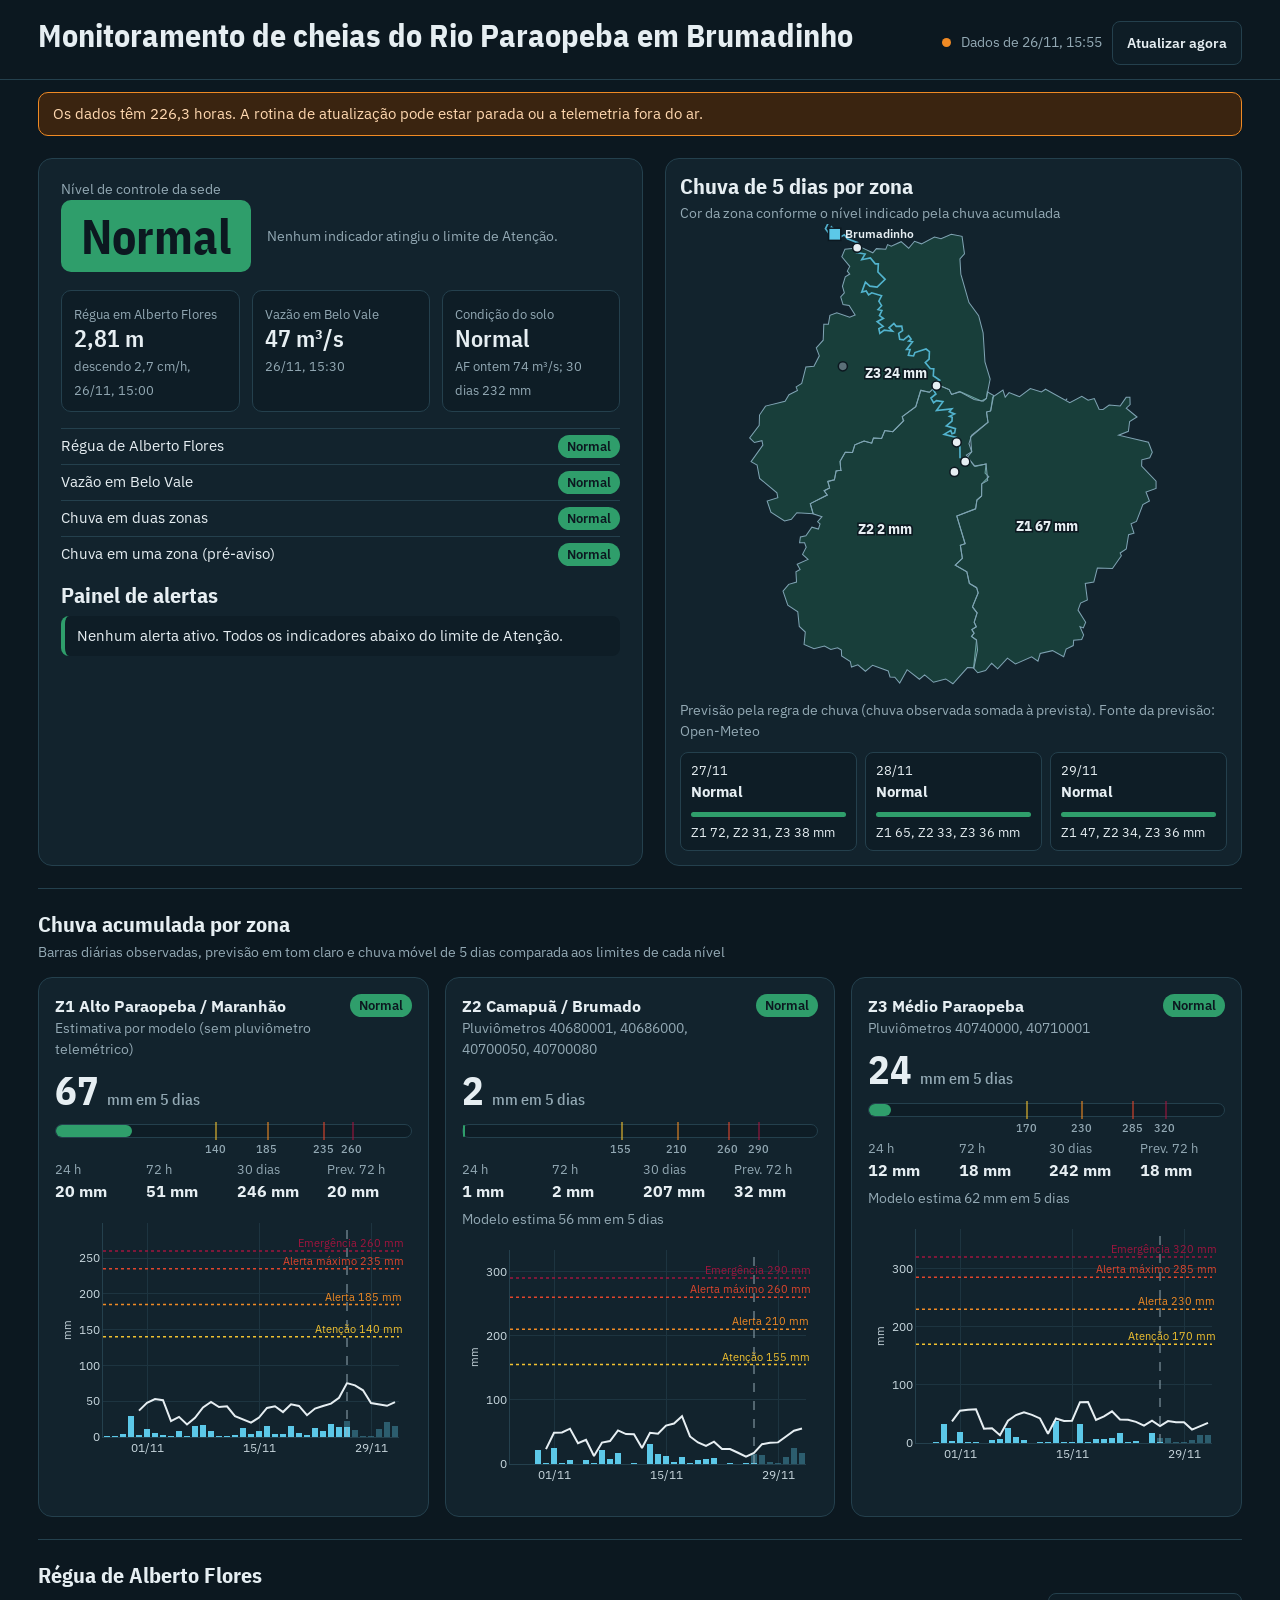
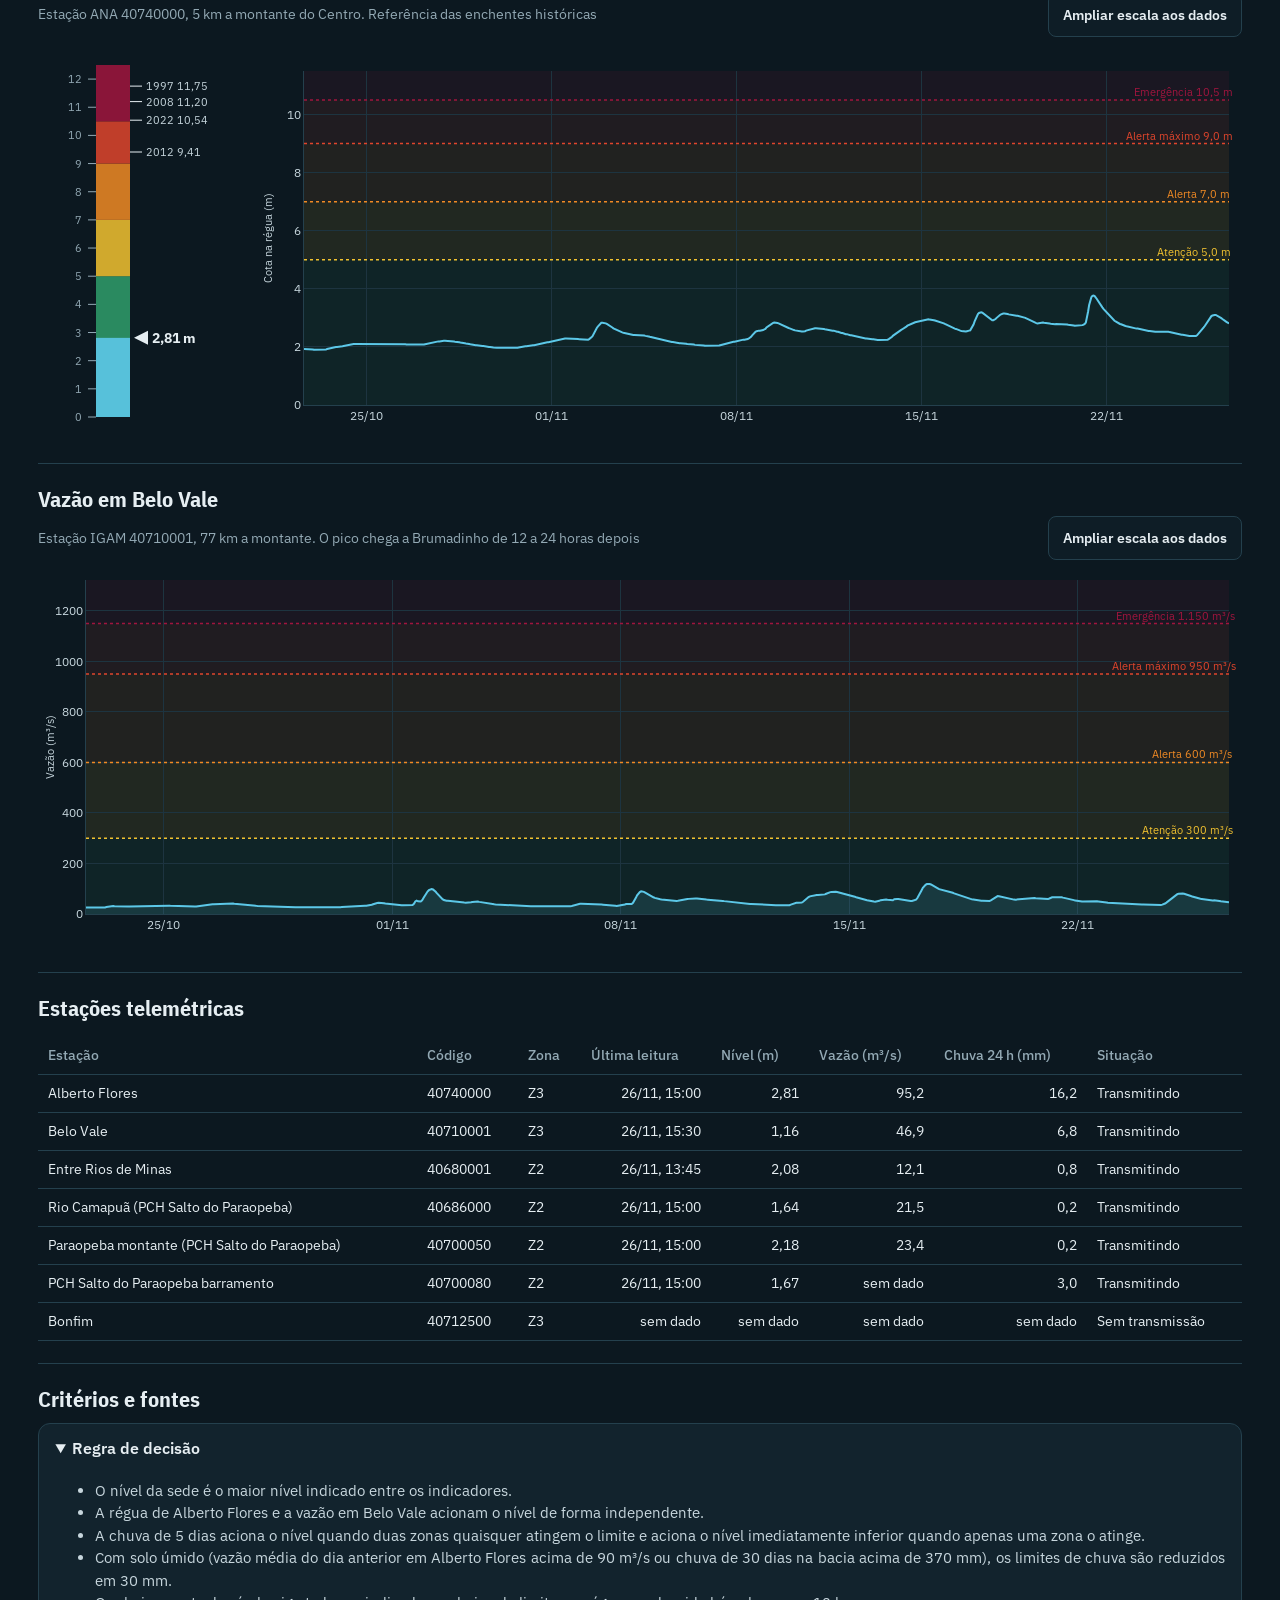
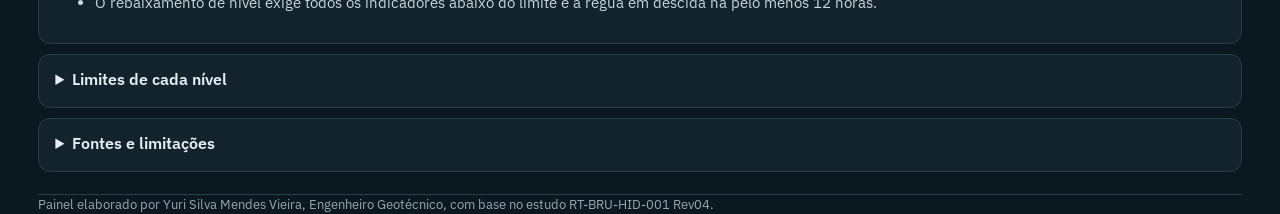
==== index.html @ 43161b46 "Update index.html" ====
<!DOCTYPE html>
<html lang="pt-BR">
<head>
<meta charset="utf-8">
<meta name="viewport" content="width=device-width,initial-scale=1">
<title>Monitoramento Paraopeba Brumadinho</title>
<link rel="preconnect" href="https://fonts.googleapis.com">
<link href="https://fonts.googleapis.com/css2?family=IBM+Plex+Sans:wght@400;500;600;700&family=IBM+Plex+Sans+Condensed:wght@600;700&display=swap" rel="stylesheet">
<style>
/* VOICE: sala de controle da Defesa Civil, sóbria e direta, leitura em um segundo
   IDEA: o painel de instrumentação de uma barragem, com régua, níveis de controle e semáforo
   PICTURE: mapa das três zonas pintado pelo nível de cada uma, ao lado do estado da sede
   COLOUR and TYPE: noite azul-petróleo, tinta clara, escala de níveis verde-amarelo-laranja-vermelho; IBM Plex
   LAYOUT: faixa de estado e alertas no topo, zonas em três colunas, régua e Belo Vale, estações, método */
:root{color-scheme:dark;--bg:#0c1820;--panel:#12232d;--line:#24404d;--ink:#e6eef2;--mute:#93a9b4;--acc:#5cc8e8;
--n0:#2f9e6b;--n1:#f2c230;--n2:#f08a24;--n3:#e0452c;--n4:#a0153e}
:root[data-theme=light],:root[data-theme=dark]{color-scheme:dark}
*{box-sizing:border-box;min-width:0}
body{margin:0;background:var(--bg);color:var(--ink);font:16px/1.5 "IBM Plex Sans",system-ui,sans-serif;overflow-x:clip}
.wrap{max-width:1280px;margin:0 auto;padding:0 max(3vw,14px)}
header{border-bottom:1px solid var(--line);padding:18px 0 14px}
header .wrap{display:flex;flex-wrap:wrap;gap:8px 24px;align-items:baseline;justify-content:space-between}
h1{font:700 clamp(22px,3vw,32px)/1.1 "IBM Plex Sans Condensed",sans-serif;margin:0;text-wrap:balance}
h2{font:700 22px/1.2 "IBM Plex Sans Condensed",sans-serif;margin:0 0 4px}
.sub,.note{color:var(--mute);font-size:14px}
.upd{font-size:14px;color:var(--mute);display:flex;gap:10px;align-items:center;flex-wrap:wrap}
.dot{width:9px;height:9px;border-radius:50%;background:var(--n0);display:inline-block;box-shadow:0 0 0 0 rgba(47,158,107,.6);animation:pulse 2.4s infinite}
.dot.old{background:var(--n2);animation:none}
@keyframes pulse{70%{box-shadow:0 0 0 8px rgba(47,158,107,0)}100%{box-shadow:0 0 0 0 rgba(47,158,107,0)}}
@media(prefers-reduced-motion:reduce){.dot{animation:none}}
section{padding:22px 0;border-bottom:1px solid var(--line)}
.top{display:grid;grid-template-columns:minmax(0,1.05fr) minmax(0,1fr);gap:22px}
@media(max-width:900px){.top{grid-template-columns:minmax(0,1fr)}}
.status{border-radius:14px;padding:20px 22px;background:var(--panel);border:1px solid var(--line)}
.lvl{display:flex;align-items:center;gap:16px;flex-wrap:wrap}
.badge{font:700 clamp(30px,5vw,48px)/1 "IBM Plex Sans Condensed",sans-serif;padding:12px 20px;border-radius:10px;color:#0c1820}
.kv{display:grid;grid-template-columns:repeat(3,minmax(0,1fr));gap:12px;margin-top:18px}
@media(max-width:520px){.kv{grid-template-columns:repeat(2,minmax(0,1fr))}}
.kv div{background:#0e1d26;border:1px solid var(--line);border-radius:10px;padding:10px 12px}
.kv b{display:block;font:600 24px/1.15 "IBM Plex Sans Condensed",sans-serif;white-space:nowrap}
.kv span{font-size:13px;color:var(--mute)}
.ind{margin-top:16px;display:grid;gap:6px}
.ind div{display:flex;justify-content:space-between;gap:10px;align-items:center;border-top:1px solid var(--line);padding-top:6px;font-size:15px}
.chip{flex:none;font:600 13px/1 "IBM Plex Sans",sans-serif;padding:5px 9px;border-radius:20px;color:#0c1820;white-space:nowrap}
.alerts{margin-top:16px}
.alerts ul{list-style:none;margin:8px 0 0;padding:0;display:grid;gap:6px}
.alerts li{padding:9px 12px;border-radius:8px;background:#0e1d26;border-left:4px solid var(--mute);font-size:15px}
.mapbox{background:var(--panel);border:1px solid var(--line);border-radius:14px;padding:14px;display:flex;flex-direction:column}
.map{width:100%;height:auto;max-height:470px}
.map text{font:600 12px "IBM Plex Sans",sans-serif;fill:var(--ink)}
.map .zl{font:700 15px "IBM Plex Sans Condensed",sans-serif}
.fc{display:grid;grid-template-columns:repeat(3,minmax(0,1fr));gap:8px;margin-top:10px}
.fc div{background:#0e1d26;border:1px solid var(--line);border-radius:8px;padding:8px 10px;font-size:13px}
.fc b{display:block;font-size:15px}
.zones{display:grid;grid-template-columns:repeat(3,minmax(0,1fr));gap:16px;margin-top:14px}
@media(max-width:1000px){.zones{grid-template-columns:minmax(0,1fr)}}
.card{background:var(--panel);border:1px solid var(--line);border-radius:14px;padding:16px}
.card .big{font:700 40px/1 "IBM Plex Sans Condensed",sans-serif;white-space:nowrap}
.card .big small{font-size:16px;color:var(--mute);font-weight:500}
.meter{position:relative;height:14px;border-radius:7px;background:#0e1d26;margin:14px 0 22px;border:1px solid var(--line)}
.meter i{position:absolute;top:0;bottom:0;left:0;border-radius:7px}
.meter em{position:absolute;top:-3px;bottom:-3px;width:2px;background:var(--ink);opacity:.55}
.meter u{position:absolute;top:17px;font:500 11px "IBM Plex Sans",sans-serif;color:var(--mute);text-decoration:none;transform:translateX(-50%);white-space:nowrap}
.row3{display:grid;grid-template-columns:repeat(4,minmax(0,1fr));gap:6px;font-size:13px;color:var(--mute)}
.row3 b{display:block;color:var(--ink);font-size:16px}
.fig{position:relative;height:260px;margin-top:10px}
.fig.tall{height:380px}
.two{display:grid;grid-template-columns:200px minmax(0,1fr);gap:18px;margin-top:14px}
@media(max-width:700px){.two{grid-template-columns:minmax(0,1fr)}.regua{max-width:220px;margin:0 auto}}
.regua{width:100%;height:380px}
table{width:100%;border-collapse:collapse;font-size:14px;margin-top:12px}
th,td{text-align:left;padding:8px 10px;border-bottom:1px solid var(--line)}
th{color:var(--mute);font-weight:500}
td.n{text-align:right;font-variant-numeric:tabular-nums;white-space:nowrap}
.scroll{overflow-x:auto}
details{margin-top:10px;background:var(--panel);border:1px solid var(--line);border-radius:12px;padding:12px 16px}
summary{cursor:pointer;font-weight:600;min-height:28px}
details p,details li{color:#c7d6dd;font-size:15px;text-align:justify}
button{font:600 14px "IBM Plex Sans",sans-serif;background:#0e1d26;color:var(--ink);border:1px solid var(--line);border-radius:8px;padding:10px 14px;min-height:44px;cursor:pointer}
button:focus-visible,summary:focus-visible{outline:2px solid var(--acc);outline-offset:2px}
.warn{background:#3a2410;border:1px solid var(--n2);color:#ffd8b0;border-radius:10px;padding:10px 14px;margin-top:12px;font-size:15px}
.hd{display:flex;flex-wrap:wrap;gap:8px 16px;align-items:center;justify-content:space-between}
footer{padding:20px 0 40px;color:var(--mute);font-size:13px}
@media(max-width:600px){table{font-size:13px}.stack thead{display:none}.stack tr{display:grid;padding-block:8px}.stack td{display:flow-root;border:0;padding:3px 0;padding-inline-start:8.5em;text-align:start}.stack td::before{content:attr(data-l);float:inline-start;width:8em;margin-inline-start:-8.5em;color:var(--mute)}.stack td:empty{display:none}}
</style>
<script src="https://cdn.plot.ly/plotly-2.35.2.min.js"></script>
</head>
<body>
<header><div class="wrap">
 <div><h1>Monitoramento de cheias do Rio Paraopeba em Brumadinho</h1></div>
 <div class="upd"><span class="dot" id="dot"></span><span id="upd">Carregando dados</span><button id="btnUpd" type="button">Atualizar agora</button></div>
</div></header>
<main class="wrap">
<div id="warn" class="warn" hidden></div>
<section class="top" aria-label="Estado atual">
 <div class="status">
  <div class="sub">Nível de controle da sede</div>
  <div class="lvl"><div class="badge" id="badge">...</div><div id="lvlTxt" class="sub" style="max-width:340px"></div></div>
  <div class="kv">
   <div><span>Régua em Alberto Flores</span><b id="kAF">...</b><span id="kAFt"></span></div>
   <div><span>Vazão em Belo Vale</span><b id="kBV">...</b><span id="kBVt"></span></div>
   <div><span>Condição do solo</span><b id="kSolo">...</b><span id="kSolot"></span></div>
  </div>
  <div class="ind" id="ind"></div>
  <div class="alerts"><h2>Painel de alertas</h2><ul id="alerts"></ul></div>
 </div>
 <div class="mapbox">
  <h2>Chuva de 5 dias por zona</h2>
  <div class="sub">Cor da zona conforme o nível indicado pela chuva acumulada</div>
  <svg class="map" id="map" role="img" aria-label="Mapa das zonas de chuva da bacia"></svg>
  <div class="sub" style="margin-top:6px">Previsão pela regra de chuva (chuva observada somada à prevista)<span id="fprev"></span></div>
  <div class="fc" id="fc"></div>
 </div>
</section>
<section aria-label="Zonas">
 <h2>Chuva acumulada por zona</h2>
 <div class="sub">Barras diárias observadas, previsão em tom claro e chuva móvel de 5 dias comparada aos limites de cada nível</div>
 <div class="zones" id="zones"></div>
</section>
<section aria-label="Régua">
 <h2>Régua de Alberto Flores</h2>
 <div class="hd"><div class="sub">Estação ANA 40740000, 5 km a montante do Centro. Referência das enchentes históricas</div><button type="button" class="fit" aria-pressed="false">Ampliar escala aos dados</button></div>
 <div class="two"><svg class="regua" id="regua" role="img" aria-label="Régua com níveis de controle"></svg><div class="fig tall" id="gAF"></div></div>
</section>
<section aria-label="Belo Vale">
 <h2>Vazão em Belo Vale</h2>
 <div class="hd"><div class="sub">Estação IGAM 40710001, 77 km a montante. O pico chega a Brumadinho de 12 a 24 horas depois</div><button type="button" class="fit" aria-pressed="false">Ampliar escala aos dados</button></div>
 <div class="fig tall" id="gBV"></div>
</section>
<section aria-label="Estações">
 <h2>Estações telemétricas</h2>
 <div class="scroll"><table class="stack"><thead><tr><th>Estação</th><th>Código</th><th>Zona</th><th>Última leitura</th><th>Nível (m)</th><th>Vazão (m³/s)</th><th>Chuva 24 h (mm)</th><th>Situação</th></tr></thead><tbody id="tbEst"></tbody></table></div>
</section>
<section aria-label="Método">
 <h2>Critérios e fontes</h2>
 <details open><summary>Regra de decisão</summary><ul>
  <li>O nível da sede é o maior nível indicado entre os indicadores.</li>
  <li>A régua de Alberto Flores e a vazão em Belo Vale acionam o nível de forma independente.</li>
  <li>A chuva de 5 dias aciona o nível quando duas zonas quaisquer atingem o limite e aciona o nível imediatamente inferior quando apenas uma zona o atinge.</li>
  <li>Com solo úmido (vazão média do dia anterior em Alberto Flores acima de 90 m³/s ou chuva de 30 dias na bacia acima de 370 mm), os limites de chuva são reduzidos em 30 mm.</li>
  <li>O rebaixamento de nível exige todos os indicadores abaixo do limite e a régua em descida há pelo menos 12 horas.</li></ul></details>
 <details><summary>Limites de cada nível</summary><div class="scroll"><table><thead><tr><th>Nível</th><th>Z1 (mm)</th><th>Z2 (mm)</th><th>Z3 (mm)</th><th>Belo Vale (m³/s)</th><th>Régua (m)</th></tr></thead><tbody id="tbLim"></tbody></table></div><p class="note">Limites de chuva para solo normal. Valores do quadro de níveis de controle do relatório.</p></details>
 <details><summary>Fontes e limitações</summary>
  <p>Cota, vazão e chuva provêm da telemetria da ANA (telemetriaws1.ana.gov.br), em dados brutos e provisórios, sem consistência. A chuva das zonas Z2 e Z3 é a média dos pluviômetros telemétricos com transmissão. A zona Z1 não possui pluviômetro telemétrico, e sua chuva é estimada por modelo meteorológico (Open-Meteo, com o met.no como alternativa quando o primeiro está indisponível), assim como a previsão das três zonas. A estimativa por modelo pode diferir da chuva medida em dezenas de milímetros, e a previsão tem incerteza crescente com o prazo.</p>
  <p>Os dados são atualizados a cada 15 minutos por rotina automática (GitHub Actions); em horários de alta demanda o GitHub pode atrasar a execução. Este painel é ferramenta de apoio à decisão e não substitui os avisos oficiais da Defesa Civil, do CEMADEN e do IGAM.</p></details>
</section>
</main>
<footer class="wrap">Painel elaborado por Yuri Silva Mendes Vieira, Engenheiro Geotécnico, com base no estudo RT-BRU-HID-001 Rev04.</footer>
<script>
{
const GEO={"W":400,"H":442,"zonas":{"Z1":"M290.9,152.4 L314.7,165.7 L326.5,159.3 L332.7,163.3 L338.8,161.6 L343.5,172.0 L347.4,172.3 L353.4,168.0 L364.2,168.9 L370.1,160.4 L373.8,160.4 L374.0,167.5 L370.2,171.0 L380.8,179.7 L373.5,184.1 L372.3,193.8 L362.7,197.6 L392.0,204.5 L395.8,214.4 L393.3,219.8 L385.5,221.8 L385.3,228.0 L399.5,242.8 L399.5,250.0 L389.6,253.4 L393.0,262.3 L386.5,265.9 L380.2,282.4 L374.9,284.7 L377.8,294.0 L372.5,295.4 L370.2,309.4 L364.2,313.4 L365.4,316.1 L356.6,328.6 L341.8,328.2 L338.3,342.0 L329.9,343.3 L332.0,359.5 L325.3,362.7 L322.8,369.5 L330.3,381.4 L328.0,387.0 L324.7,385.8 L328.3,394.1 L326.4,398.5 L318.5,399.2 L318.1,404.4 L311.1,407.9 L308.7,415.3 L297.7,409.4 L285.6,412.2 L283.4,419.7 L277.2,415.4 L261.2,422.5 L253.4,416.8 L243.8,427.2 L237.9,421.8 L231.9,428.9 L224.2,431.1 L220.1,426.6 L223.0,398.9 L218.1,395.3 L220.6,392.3 L218.4,388.7 L222.8,385.9 L220.7,381.4 L223.6,372.3 L219.0,366.3 L224.6,352.7 L223.1,347.5 L216.0,343.2 L213.5,332.0 L202.1,325.3 L209.1,318.7 L207.1,305.8 L211.8,304.3 L203.6,277.1 L222.1,270.0 L223.4,261.4 L228.0,257.3 L228.1,245.5 L235.1,238.4 L231.4,234.9 L232.4,225.9 L221.9,228.4 L213.8,219.5 L218.3,213.9 L217.1,199.4 L234.3,184.9 L232.8,174.8 L236.9,173.7 L238.9,160.2 L249.0,153.3 L251.2,160.2 L255.0,155.7 L265.3,159.8 L275.9,151.8 L286.8,155.1 L290.9,152.4 ZM311.4,162.4 L311.6,162.2 L311.6,162.4 L311.4,162.4 Z","Z2":"M184.7,148.0 L176.7,155.4 L168.0,153.7 L163.3,169.5 L150.0,179.3 L151.2,183.4 L140.7,194.1 L132.9,193.0 L129.7,200.8 L121.7,200.3 L120.0,205.4 L112.5,203.3 L103.4,207.1 L101.1,214.5 L94.0,214.4 L88.9,223.3 L89.6,232.0 L85.0,232.7 L83.3,241.4 L76.8,243.1 L78.6,249.4 L73.2,252.2 L76.3,256.4 L59.6,264.9 L62.4,274.8 L71.1,277.7 L66.8,282.7 L69.2,284.8 L67.6,289.9 L61.2,288.0 L55.3,296.4 L49.9,297.7 L49.1,303.4 L54.0,303.4 L55.6,307.8 L52.0,314.7 L57.4,319.7 L46.7,324.4 L49.6,329.6 L45.5,331.8 L46.1,342.0 L38.4,344.2 L32.8,350.9 L37.5,364.6 L47.3,371.3 L48.8,385.6 L54.7,391.1 L53.5,403.2 L63.3,407.6 L73.6,404.8 L79.8,408.2 L86.5,406.5 L90.2,408.8 L90.4,414.5 L99.0,420.1 L100.1,425.5 L106.4,423.3 L113.8,429.6 L120.9,423.7 L136.2,429.3 L138.0,435.2 L142.7,435.5 L147.5,441.3 L154.8,428.1 L166.9,437.5 L172.0,433.3 L180.7,440.5 L192.7,437.2 L199.8,441.9 L214.1,426.0 L220.4,426.3 L224.0,408.8 L223.0,398.9 L218.1,395.3 L220.6,392.3 L218.4,388.7 L222.8,385.9 L220.7,381.4 L223.6,372.3 L219.0,366.3 L224.6,352.7 L223.1,347.5 L216.0,343.2 L213.5,332.0 L202.1,325.3 L209.1,318.7 L207.1,305.8 L211.8,304.3 L203.6,277.1 L222.1,270.0 L223.4,261.4 L228.0,257.3 L228.1,245.5 L234.0,242.0 L232.4,225.9 L220.9,228.0 L213.0,217.2 L218.3,213.9 L215.6,205.9 L218.1,197.6 L234.3,184.9 L232.8,174.8 L236.9,173.7 L239.9,158.6 L233.6,155.0 L232.7,161.5 L227.7,164.0 L207.3,155.0 L198.5,157.5 L196.1,152.8 L184.7,148.0 Z","Z3":"M89.6,232.0 L89.8,232.2 L89.6,232.2 L89.6,232.0 ZM151.3,183.4 L151.2,183.5 L151.2,183.4 L151.3,183.4 ZM63.2,129.9 L68.5,119.6 L65.5,111.7 L72.3,104.2 L72.9,88.6 L77.4,88.6 L78.9,79.8 L85.7,77.2 L98.3,81.6 L103.7,79.4 L97.8,70.1 L91.8,69.2 L89.5,61.7 L93.1,57.7 L91.2,51.2 L94.0,42.0 L98.4,39.2 L96.0,36.3 L98.4,31.7 L90.6,22.2 L93.7,14.7 L109.8,13.0 L121.1,18.3 L124.6,14.2 L133.8,14.8 L135.6,10.3 L139.2,11.9 L148.9,7.4 L156.3,13.8 L162.1,7.0 L168.9,9.5 L181.7,2.9 L188.1,4.5 L198.2,0.0 L208.8,2.1 L211.2,19.3 L206.7,24.3 L207.6,39.3 L215.6,67.3 L225.1,80.1 L229.5,96.9 L231.3,125.5 L236.4,142.4 L232.7,161.5 L229.5,164.2 L220.7,162.5 L206.2,154.8 L198.5,157.5 L196.1,152.8 L185.2,148.0 L176.7,155.4 L168.3,153.4 L163.3,169.5 L150.0,179.3 L151.2,183.4 L140.7,194.1 L132.9,193.0 L129.7,200.8 L121.7,200.3 L120.0,205.4 L112.5,203.3 L103.4,207.1 L101.1,214.5 L94.0,214.4 L88.9,223.3 L89.6,232.0 L85.0,232.7 L83.3,241.4 L76.8,243.1 L78.6,249.4 L73.2,252.2 L76.3,256.4 L59.6,264.9 L62.4,274.8 L46.4,273.8 L41.0,280.3 L34.3,281.9 L20.9,273.3 L17.2,262.3 L27.7,259.1 L26.8,254.3 L9.8,240.1 L7.3,226.9 L1.4,223.6 L13.0,207.3 L12.1,203.0 L4.7,204.8 L0.0,200.2 L9.4,187.8 L9.7,177.8 L15.6,169.0 L34.8,164.3 L38.7,157.8 L47.0,153.6 L45.7,150.1 L51.2,146.6 L55.3,130.6 L63.2,129.9 Z"},"cent":{"Z1":[292.3,291.4],"Z2":[133.1,294.9],"Z3":[144.0,140.9]},"rios":"M298.0,-46.0 L298.7,-56.1 L296.0,-64.9 L288.3,-72.4 L295.4,-77.7 L295.5,-81.8 L291.5,-86.2 L295.4,-86.0 L295.4,-89.6 L301.6,-88.3 L304.6,-97.4 L304.0,-102.3 L298.0,-108.2 M-137.1,173.5 L-150.1,160.1 L-148.1,155.6 L-150.3,151.8 L-158.4,146.6 L-160.2,140.9 L-157.5,137.1 L-159.8,132.6 L-164.3,132.6 L-164.8,127.3 L-171.7,124.4 L-169.3,121.2 L-172.5,113.5 L-169.0,111.6 L-176.3,107.9 L-176.3,104.3 L-190.8,102.0 L-197.3,104.6 L-205.4,97.4 L-204.4,92.2 L-214.8,84.1 L-218.3,71.2 L-231.6,56.5 L-225.7,52.5 L-227.8,45.5 L-226.2,44.7 L-232.8,44.1 L-239.5,32.8 L-242.9,33.4 L-240.5,30.7 L-249.4,22.2 L-253.1,14.7 M206.8,220.3 L206.7,209.2 L203.3,199.8 L191.2,196.8 L197.7,192.9 L198.9,196.2 L201.5,195.3 L202.3,191.2 L193.3,188.4 L198.9,183.7 L199.1,180.0 L196.5,179.1 L201.4,176.7 L196.2,174.6 L198.8,171.7 L183.7,173.4 L190.0,164.6 L183.7,163.6 L180.8,165.7 L178.2,161.1 L183.1,157.1 L180.6,153.1 L184.1,149.7 L181.0,146.0 L186.7,143.5 L180.5,139.2 L181.0,132.4 L177.5,132.1 L172.6,126.2 L176.4,122.8 L176.7,115.5 L173.4,112.9 L162.4,116.4 L161.1,119.7 L156.0,119.0 L157.7,113.4 L154.2,113.4 L160.1,105.8 L156.3,105.1 L158.7,103.1 L156.3,99.8 L151.3,103.9 L147.5,103.4 L146.5,97.5 L150.3,94.9 L149.5,90.4 L144.1,90.6 L141.8,87.8 L137.0,92.1 L140.4,95.4 L132.3,94.3 L128.0,97.5 L127.0,92.8 L131.2,90.7 L125.3,86.0 L131.5,82.7 L127.6,80.0 L130.0,75.1 L126.2,74.1 L129.7,70.3 L127.0,65.9 L129.7,60.5 L120.0,57.6 L116.9,59.7 L114.6,55.9 L110.2,57.0 L113.8,47.2 L118.2,51.1 L125.3,52.0 L133.2,44.4 L126.1,37.2 L126.5,29.2 L123.5,29.2 L118.7,23.4 L110.2,25.1 L113.5,19.5 L105.1,18.1 L106.1,8.3 L96.1,4.5 L93.1,0.6 L89.9,2.4 L88.6,0.0 L81.5,-1.2 L83.6,-4.2 L80.4,-7.1 L78.0,-0.6 L74.5,-5.3 L79.5,-15.6 L77.1,-26.5 L79.4,-38.9 L75.6,-44.3 L84.1,-47.3 L85.4,-51.5 L80.9,-56.2 L73.2,-52.9 L75.0,-56.4 L68.2,-59.6 L62.7,-58.2 L62.0,-52.5 L59.1,-52.3 L56.4,-56.8 L53.2,-54.4 L47.9,-62.7 L53.1,-66.1 L50.8,-69.2 L53.8,-71.1 L49.3,-78.6 L46.3,-79.8 L43.5,-77.4 L41.1,-89.8 L43.1,-91.9 L38.1,-101.0 L30.7,-101.1 L27.2,-108.2 M59.1,538.8 L56.8,535.8 L51.2,536.4 L49.3,528.2 L46.3,526.5 L47.6,521.7 L41.7,519.6 L42.0,513.5 L37.5,512.2 L34.5,505.7 L30.1,503.4 L29.2,508.5 L22.2,510.4 L23.6,513.8 L16.0,516.9 L17.5,519.9 L13.3,518.5 L7.9,520.9 L9.7,525.5 L6.7,527.4 L3.3,526.2 L5.4,523.7 L2.4,520.2 L-3.0,520.6 L-5.4,525.5 L-10.1,527.3 L-10.3,530.8 L-17.1,525.9 L-20.9,534.5 L-31.6,533.9 L-31.1,528.2 L-35.2,532.0 L-35.2,535.8 L-44.0,530.2 L-44.3,534.5 L-47.6,534.7 L-54.1,541.6 L-59.9,534.4 L-61.1,537.3 L-70.6,538.6 L-75.7,536.7 L-77.1,538.9 L-87.5,533.8 L-102.2,534.4 L-108.2,528.6 L-112.6,531.8 L-110.2,535.1 L-115.3,536.5 L-120.2,532.9 L-121.8,536.1 L-130.9,538.8 L-131.2,527.6 L-137.1,525.8 L-137.4,529.9 L-150.4,535.4 L-159.8,530.6 L-164.2,531.8 L-168.9,538.6 L-175.4,536.7 L-182.0,546.8 L-197.6,547.7 L-199.4,549.7 L-195.5,553.7 L-199.5,556.8 L-211.5,554.5 L-217.2,559.2 L-222.7,552.4 L-222.4,549.2 L-231.6,540.4 L-238.2,547.1 L-242.8,542.6 L-245.0,544.8 L-248.7,543.8 L-249.4,540.1 L-253.1,542.6","est":{"40740000":[105.7,13.4,"Alberto Flores"],"40710001":[183.7,148.9,"Belo Vale"],"40680001":[155.5,290.3,"Entre Rios"],"40686000":[201.3,233.7,"Camapu\u00e3"],"40700050":[211.9,223.6,"Salto do Paraopeba"],"40700080":[203.5,204.6,"Salto (barr.)"],"40712500":[91.6,129.9,"Bonfim"]},"sede":[83.6,0.1]};
const COR=['var(--n0)','var(--n1)','var(--n2)','var(--n3)','var(--n4)'];
const HEX=['#2f9e6b','#f2c230','#f08a24','#e0452c','#a0153e'];
const TXT=['#0c1820','#0c1820','#0c1820','#ffffff','#ffffff'];
const esc=s=>String(s??'').replace(/[&<>"']/g,c=>({'&':'&amp;','<':'&lt;','>':'&gt;','"':'&quot;',"'":'&#39;'}[c]));
const f=(v,d=0)=>v==null||isNaN(v)?'sem dado':Number(v).toLocaleString('pt-BR',{minimumFractionDigits:d,maximumFractionDigits:d});
const dtf=s=>{if(!s)return 'sem dado';const d=new Date(s);return d.toLocaleString('pt-BR',{day:'2-digit',month:'2-digit',hour:'2-digit',minute:'2-digit'})};
const ddm=s=>s.slice(8,10)+'/'+s.slice(5,7);
const chip=(n,N)=>`<span class="chip" style="background:${HEX[n]};color:${TXT[n]}">${esc(N[n])}</span>`;
const PL={paper_bgcolor:'rgba(0,0,0,0)',plot_bgcolor:'rgba(0,0,0,0)',font:{family:'IBM Plex Sans',color:'#c7d6dd',size:12},margin:{l:48,r:12,t:10,b:36},
 xaxis:{gridcolor:'#1d3440',linecolor:'#24404d'},yaxis:{gridcolor:'#1d3440',linecolor:'#24404d',rangemode:'tozero'},showlegend:false,hovermode:'x unified',hoverlabel:{bgcolor:'#0e1d26',bordercolor:'#24404d',font:{color:'#e6eef2'}}};
const CFG={displaylogo:false,responsive:true,modeBarButtonsToRemove:['lasso2d','select2d','autoScale2d'],locale:'pt-BR'};
let D=null, last='', FIT=false;

function bands(lims,top,x0,x1){const s=[];const ys=[0,...lims,top];for(let i=0;i<ys.length-1;i++)s.push({type:'rect',xref:'paper',x0:0,x1:1,y0:ys[i],y1:ys[i+1],fillcolor:HEX[i],opacity:.09,line:{width:0},layer:'below'});return s;}
function hlines(lims,N){return lims.map((v,i)=>({type:'line',xref:'paper',x0:0,x1:1,y0:v,y1:v,line:{color:HEX[i+1],width:1.5,dash:'dot'}}));}
function hlabels(lims,N,u){return lims.map((v,i)=>({xref:'paper',x:1,y:v,xanchor:'right',yanchor:'bottom',text:`${N[i+1]} ${f(v,u==='m'?1:0)} ${u}`,showarrow:false,font:{size:11,color:HEX[i+1]}}));}

function render(d){
 const N=d.niveis_nomes, L=d.limites, n=d.nivel.atual;
 const age=(Date.now()-new Date(d.atualizado+'-03:00').getTime())/36e5;
 document.getElementById('upd').textContent=`Dados de ${dtf(d.atualizado)}`;
 document.getElementById('dot').className='dot'+(age>2?' old':'');
 const w=document.getElementById('warn'); w.hidden=age<=2; w.textContent=age>2?`Os dados têm ${f(age,1)} horas. A rotina de atualização pode estar parada ou a telemetria fora do ar.`:'';
 const b=document.getElementById('badge'); b.textContent=N[n]; b.style.background=HEX[n]; b.style.color=TXT[n];
 const drv=d.nivel.indicadores.filter(i=>i.nivel===n&&n>0).map(i=>i.nome.toLowerCase());
 document.getElementById('lvlTxt').textContent=n===0?'Nenhum indicador atingiu o limite de Atenção.':`Nível definido por ${drv.join(', ')}.`;
 const af=d.af,bv=d.bv;
 document.getElementById('kAF').textContent=af.h==null?'sem dado':`${f(af.h,2)} m`;
 document.getElementById('kAFt').textContent=af.tendencia_cm_h==null?dtf(af.t):`${af.tendencia_cm_h>0?'subindo':af.tendencia_cm_h<0?'descendo':'estável'} ${f(Math.abs(af.tendencia_cm_h),1)} cm/h, ${dtf(af.t)}`;
 document.getElementById('kBV').textContent=bv.q==null?'sem dado':`${f(bv.q,0)} m³/s`;
 document.getElementById('kBVt').textContent=dtf(bv.t);
 document.getElementById('kSolo').textContent=d.solo.umido?'Úmido':'Normal';
 document.getElementById('kSolot').textContent=`AF ontem ${f(d.solo.af_q_ontem,0)} m³/s; 30 dias ${f(d.solo.p30_bacia,0)} mm`;
 document.getElementById('ind').innerHTML=d.nivel.indicadores.map(i=>`<div><span>${esc(i.nome)}</span>${chip(i.nivel,N)}</div>`).join('');
 const al=d.alertas.length?d.alertas.map(a=>`<li style="border-left-color:${a.tipo==='dado'?'var(--mute)':HEX[a.nivel]}">${a.tipo==='previsao'?'<b>Previsão. </b>':a.tipo==='dado'?'<b>Dados. </b>':''}${esc(a.texto)}</li>`).join(''):'<li style="border-left-color:var(--n0)">Nenhum alerta ativo. Todos os indicadores abaixo do limite de Atenção.</li>';
 document.getElementById('alerts').innerHTML=al;
 // mapa
 const Z=d.zonas;let s=`<rect x="0" y="0" width="${GEO.W}" height="${GEO.H}" fill="none"/>`;
 for(const z in GEO.zonas){const zn=Z[z]?.nivel??0;s+=`<path d="${GEO.zonas[z]}" fill="${HEX[zn]}" fill-opacity="${zn?0.55:0.22}" stroke="#7fa3b3" stroke-width="1"><title>${z} ${esc(Z[z]?.nome)}: ${f(Z[z]?.P5,0)} mm em 5 dias</title></path>`;}
 s+=`<path d="${GEO.rios}" fill="none" stroke="#5cc8e8" stroke-width="1.6" stroke-opacity=".85"/>`;
 for(const c in GEO.est){const [x,y,nm]=GEO.est[c];const e=d.estacoes.find(e=>e.cod===c);s+=`<circle cx="${x}" cy="${y}" r="4.5" fill="${e&&e.ok?'#e6eef2':'#5b6f78'}" stroke="#0c1820" stroke-width="1.5"><title>${esc(nm)} (${c})${e&&e.ok?'':' sem transmissão'}</title></circle>`;}
 const [sx,sy]=GEO.sede; s+=`<rect x="${sx-6}" y="${sy-6}" width="12" height="12" fill="#5cc8e8" stroke="#0c1820" stroke-width="1.5"/><text x="${sx+10}" y="${sy+4}">Brumadinho</text>`;
 for(const z in GEO.cent){const [x,y]=GEO.cent[z];s+=`<text class="zl" x="${x}" y="${y}" text-anchor="middle" paint-order="stroke" stroke="#0c1820" stroke-width="3">${z} ${f(Z[z]?.P5,0)} mm</text>`;}
 const m=document.getElementById('map');m.setAttribute('viewBox',`-10 -10 ${GEO.W+20} ${GEO.H+20}`);m.innerHTML=s;
 document.getElementById('fprev').textContent=d.fonte_previsao?`. Fonte da previsão: ${d.fonte_previsao}`:'';
 document.getElementById('fc').innerHTML=d.previsao.length?d.previsao.map(p=>`<div>${ddm(p.d)}<b>${esc(N[p.nivel])}</b><span style="display:inline-block;width:100%;height:5px;border-radius:3px;background:${HEX[p.nivel]}"></span>Z1 ${f(p.P5.Z1,0)}, Z2 ${f(p.P5.Z2,0)}, Z3 ${f(p.P5.Z3,0)} mm</div>`).join(''):'<div>Previsão indisponível</div>';
 // zonas
 document.getElementById('zones').innerHTML=Object.keys(Z).map(z=>{const v=Z[z],lim=v.limites,top=lim[3]*1.2,pc=x=>Math.min(100,x/top*100);
  return `<div class="card"><div style="display:flex;justify-content:space-between;gap:8px;align-items:start"><div><b>${z} ${esc(v.nome)}</b><div class="note">${v.fonte==='modelo'?'Estimativa por modelo (sem pluviômetro telemétrico)':'Pluviômetros '+esc(v.pluviometros.join(', '))}</div></div>${chip(v.nivel,N)}</div>
  <div class="big" style="margin-top:10px">${f(v.P5,0)} <small>mm em 5 dias</small></div>
  <div class="meter"><i style="width:${pc(v.P5)}%;background:${HEX[v.nivel]}"></i>${lim.map((t,i)=>`<em style="left:${pc(t)}%;background:${HEX[i+1]}"></em><u style="left:${pc(t)}%">${f(t)}</u>`).join('')}</div>
  <div class="row3"><div>24 h<b>${f(v.P24,0)} mm</b></div><div>72 h<b>${f(v.P72,0)} mm</b></div><div>30 dias<b>${f(v.P30,0)} mm</b></div><div>Prev. 72 h<b>${f(v.prev72,0)} mm</b></div></div>
  ${v.fonte!=='modelo'&&v.P5_modelo!=null?`<div class="note" style="margin-top:6px">Modelo estima ${f(v.P5_modelo,0)} mm em 5 dias</div>`:''}
  <div class="fig" id="g${z}"></div></div>`}).join('');
 for(const z in Z){const v=Z[z];const dd=v.diario.map(x=>x.d),ob=v.diario.map(x=>x.obs);const px=v.previsao.map(x=>x.d),py=v.previsao.map(x=>x.prev);
  const tot={};dd.forEach((x,i)=>tot[x]=(tot[x]||0)+ob[i]);px.forEach((x,i)=>tot[x]=(tot[x]||0)+py[i]);
  const xs=Object.keys(tot).sort(),vals=xs.map(x=>tot[x]),p5=vals.map((_,i)=>i<4?null:vals.slice(i-4,i+1).reduce((a,b)=>a+b,0));
  const lim=v.limites,top=Math.max(lim[3]*1.15,...p5.filter(x=>x!=null));
  Plotly.react('g'+z,[{type:'bar',x:dd,y:ob,name:'Observada',marker:{color:'#5cc8e8'},hovertemplate:'%{y:.1f} mm'},
   {type:'bar',x:px,y:py,name:'Prevista',marker:{color:'#5cc8e8',opacity:.35},hovertemplate:'%{y:.1f} mm'},
   {type:'scatter',mode:'lines',x:xs,y:p5,name:'Chuva de 5 dias',line:{color:'#e6eef2',width:2},hovertemplate:'%{y:.0f} mm'}],
   {...PL,barmode:'stack',yaxis:{...PL.yaxis,title:{text:'mm',font:{size:11}},range:[0,top]},xaxis:{...PL.xaxis,type:'date',tickformat:'%d/%m'},bargap:.15,
    shapes:[...hlines(lim,N),{type:'line',x0:dd[dd.length-1],x1:dd[dd.length-1],yref:'paper',y0:0,y1:1,line:{color:'#93a9b4',width:1,dash:'dash'}}],annotations:hlabels(lim,N,'mm')},CFG);}
 // régua AF
 const Lr=L.AF, H=12.5, R=document.getElementById('regua');const RW=200,RH=380,y=v=>RH-14-(v/H)*(RH-28);
 let r='';const ys=[0,...Lr,H];for(let i=0;i<5;i++)r+=`<rect x="58" y="${y(ys[i+1])}" width="34" height="${y(ys[i])-y(ys[i+1])}" fill="${HEX[i]}" fill-opacity=".85"/>`;
 for(let m2=0;m2<=12;m2++)r+=`<line x1="50" x2="58" y1="${y(m2)}" y2="${y(m2)}" stroke="#93a9b4"/><text x="44" y="${y(m2)+4}" text-anchor="end" font-size="11" fill="#93a9b4">${m2}</text>`;
 [['1997',11.75],['2008',11.20],['2022',10.54],['2012',9.41]].forEach(([a,v])=>{r+=`<line x1="92" x2="104" y1="${y(v)}" y2="${y(v)}" stroke="#e6eef2" stroke-width="1"/><text x="108" y="${y(v)+4}" font-size="11" fill="#c7d6dd">${a} ${f(v,2)}</text>`});
 if(af.h!=null){r+=`<rect x="58" y="${y(af.h)}" width="34" height="${y(0)-y(af.h)}" fill="#5cc8e8" fill-opacity=".9"/><polygon points="96,${y(af.h)} 110,${y(af.h)-7} 110,${y(af.h)+7}" fill="#e6eef2"/><text x="114" y="${y(af.h)+5}" font-size="14" font-weight="700" fill="#e6eef2">${f(af.h,2)} m</text>`;}
 R.setAttribute('viewBox',`0 0 ${RW} ${RH}`);R.innerHTML=r;
 const ax=af.serie.map(p=>p[0]),ay=af.serie.map(p=>p[1]),topA=FIT?Math.max(...ay)*1.25:Math.max(11.5,...ay);
 Plotly.react('gAF',[{type:'scatter',mode:'lines',x:ax,y:ay,name:'Nível',line:{color:'#5cc8e8',width:2},hovertemplate:'%{y:.2f} m'}],
  {...PL,yaxis:{...PL.yaxis,title:{text:'Cota na régua (m)',font:{size:11}},range:[0,topA]},xaxis:{...PL.xaxis,type:'date',tickformat:'%d/%m'},shapes:[...bands(Lr,topA),...hlines(Lr,N)],annotations:hlabels(Lr,N,'m')},CFG);
 const bx=bv.serie.map(p=>p[0]),by=bv.serie.map(p=>p[1]),Lb=L.BV,topB=FIT?Math.max(...by)*1.25:Math.max(Lb[3]*1.15,...by);
 Plotly.react('gBV',[{type:'scatter',mode:'lines',x:bx,y:by,name:'Vazão',line:{color:'#5cc8e8',width:2},fill:'tozeroy',fillcolor:'rgba(92,200,232,.12)',hovertemplate:'%{y:.0f} m³/s'}],
  {...PL,yaxis:{...PL.yaxis,title:{text:'Vazão (m³/s)',font:{size:11}},range:[0,topB]},xaxis:{...PL.xaxis,type:'date',tickformat:'%d/%m'},shapes:[...bands(Lb,topB),...hlines(Lb,N)],annotations:hlabels(Lb,N,'m³/s')},CFG);
 document.getElementById('tbEst').innerHTML=d.estacoes.map(e=>`<tr><td>${esc(e.nome)}</td><td>${esc(e.cod)}</td><td>${esc(e.zona)}</td><td class="n">${e.ultimo?dtf(e.ultimo.replace(' ','T')):'sem dado'}</td><td class="n">${f(e.nivel,2)}</td><td class="n">${f(e.vazao,1)}</td><td class="n">${f(e.chuva24,1)}</td><td>${e.ok?'Transmitindo':'Sem transmissão'}</td></tr>`).join('');
 const adj=d.solo.umido?d.ajuste_umido:0;
 document.getElementById('tbLim').innerHTML=[1,2,3,4].map(i=>`<tr><td>${chip(i,N)}</td><td class="n">${L.Z1[i-1]}</td><td class="n">${L.Z2[i-1]}</td><td class="n">${L.Z3[i-1]}</td><td class="n">${f(L.BV[i-1])}</td><td class="n">${f(L.AF[i-1],1)}</td></tr>`).join('');
}
async function load(force){
 try{const r=await fetch('data.json?t='+Date.now(),{cache:'no-store'});if(!r.ok)throw new Error(r.status);const d=await r.json();
  if(force||d.atualizado!==last){last=d.atualizado;D=d;render(d);} else {render(D);} }
 catch(e){const w=document.getElementById('warn');w.hidden=false;w.textContent='Não foi possível ler os dados agora. Nova tentativa em 3 minutos.';}
}
document.getElementById('btnUpd').addEventListener('click',()=>load(true));
for(const bt of document.querySelectorAll('.fit'))bt.addEventListener('click',()=>{FIT=!FIT;for(const x of document.querySelectorAll('.fit')){x.textContent=FIT?'Mostrar escala dos limites':'Ampliar escala aos dados';x.setAttribute('aria-pressed',FIT)}if(D)render(D);});
load(true); setInterval(()=>load(false),3*60*1000);
}
</script>
</body>
</html>
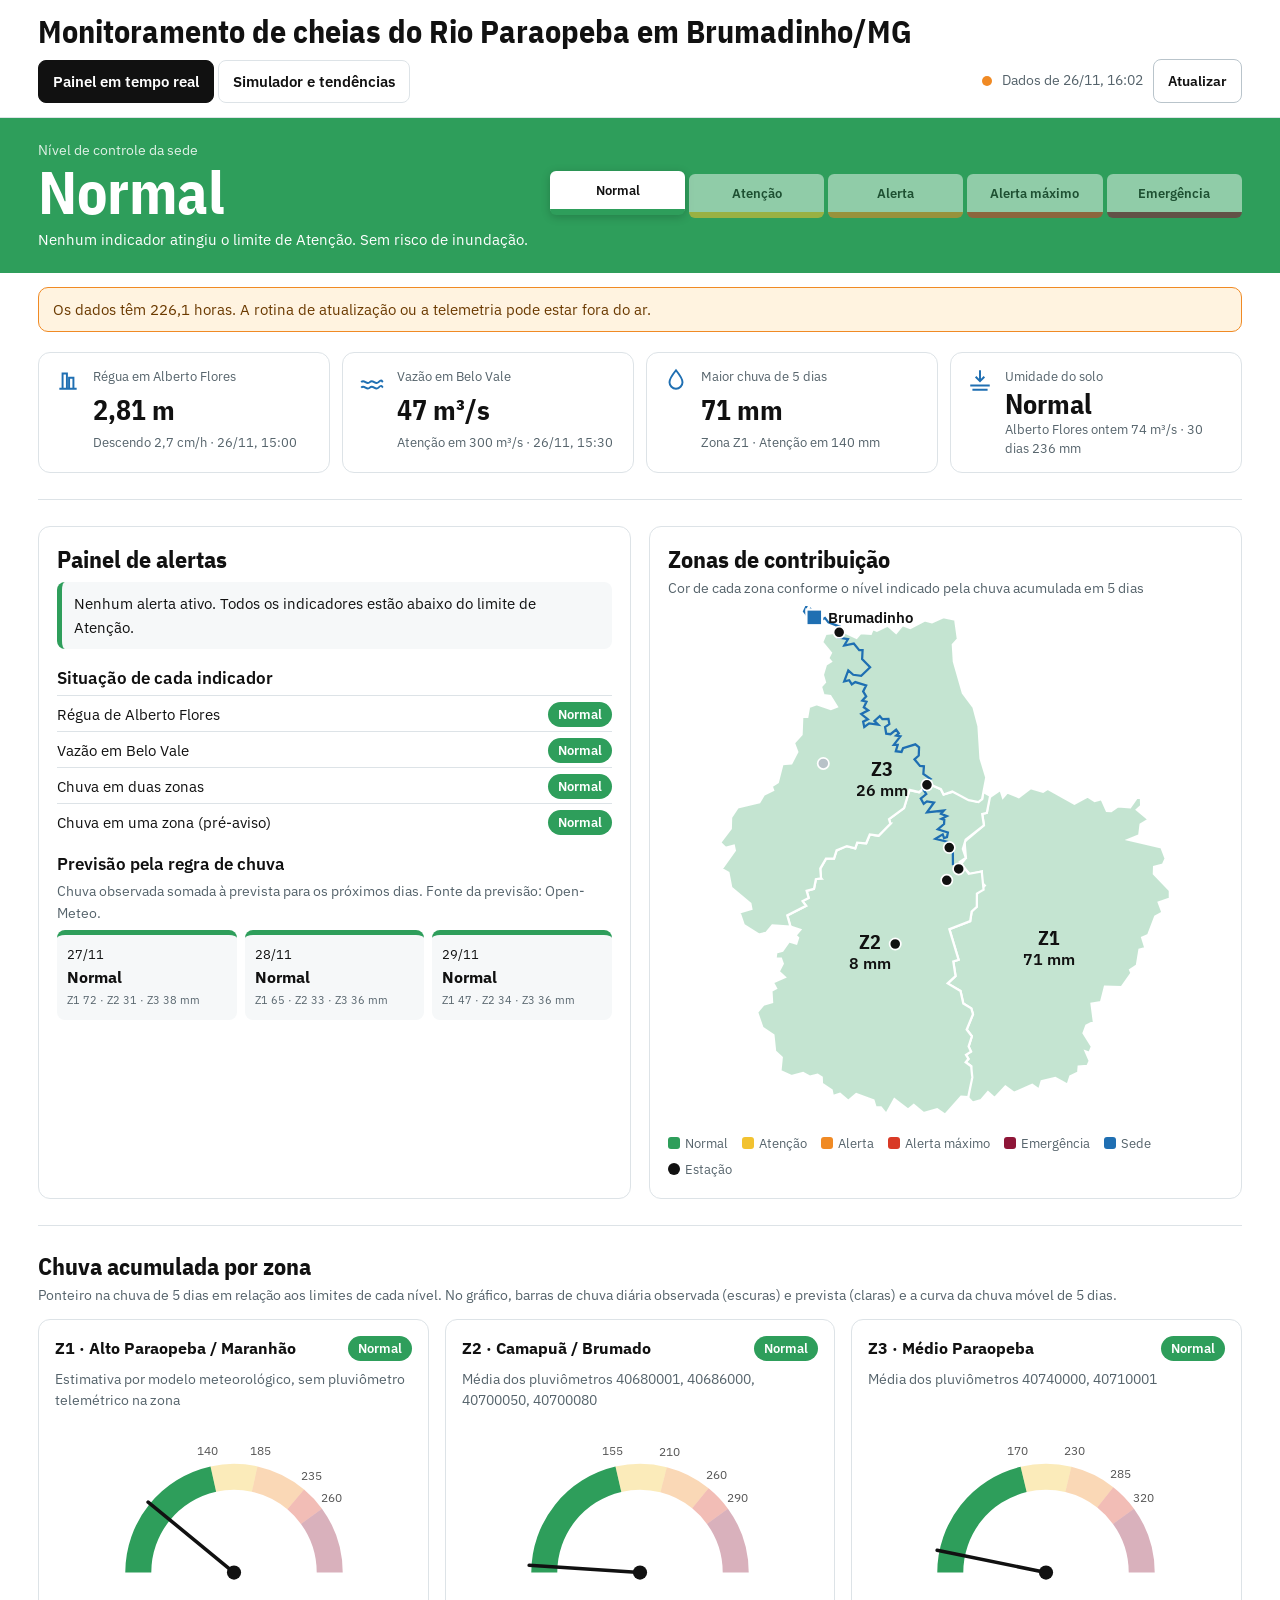
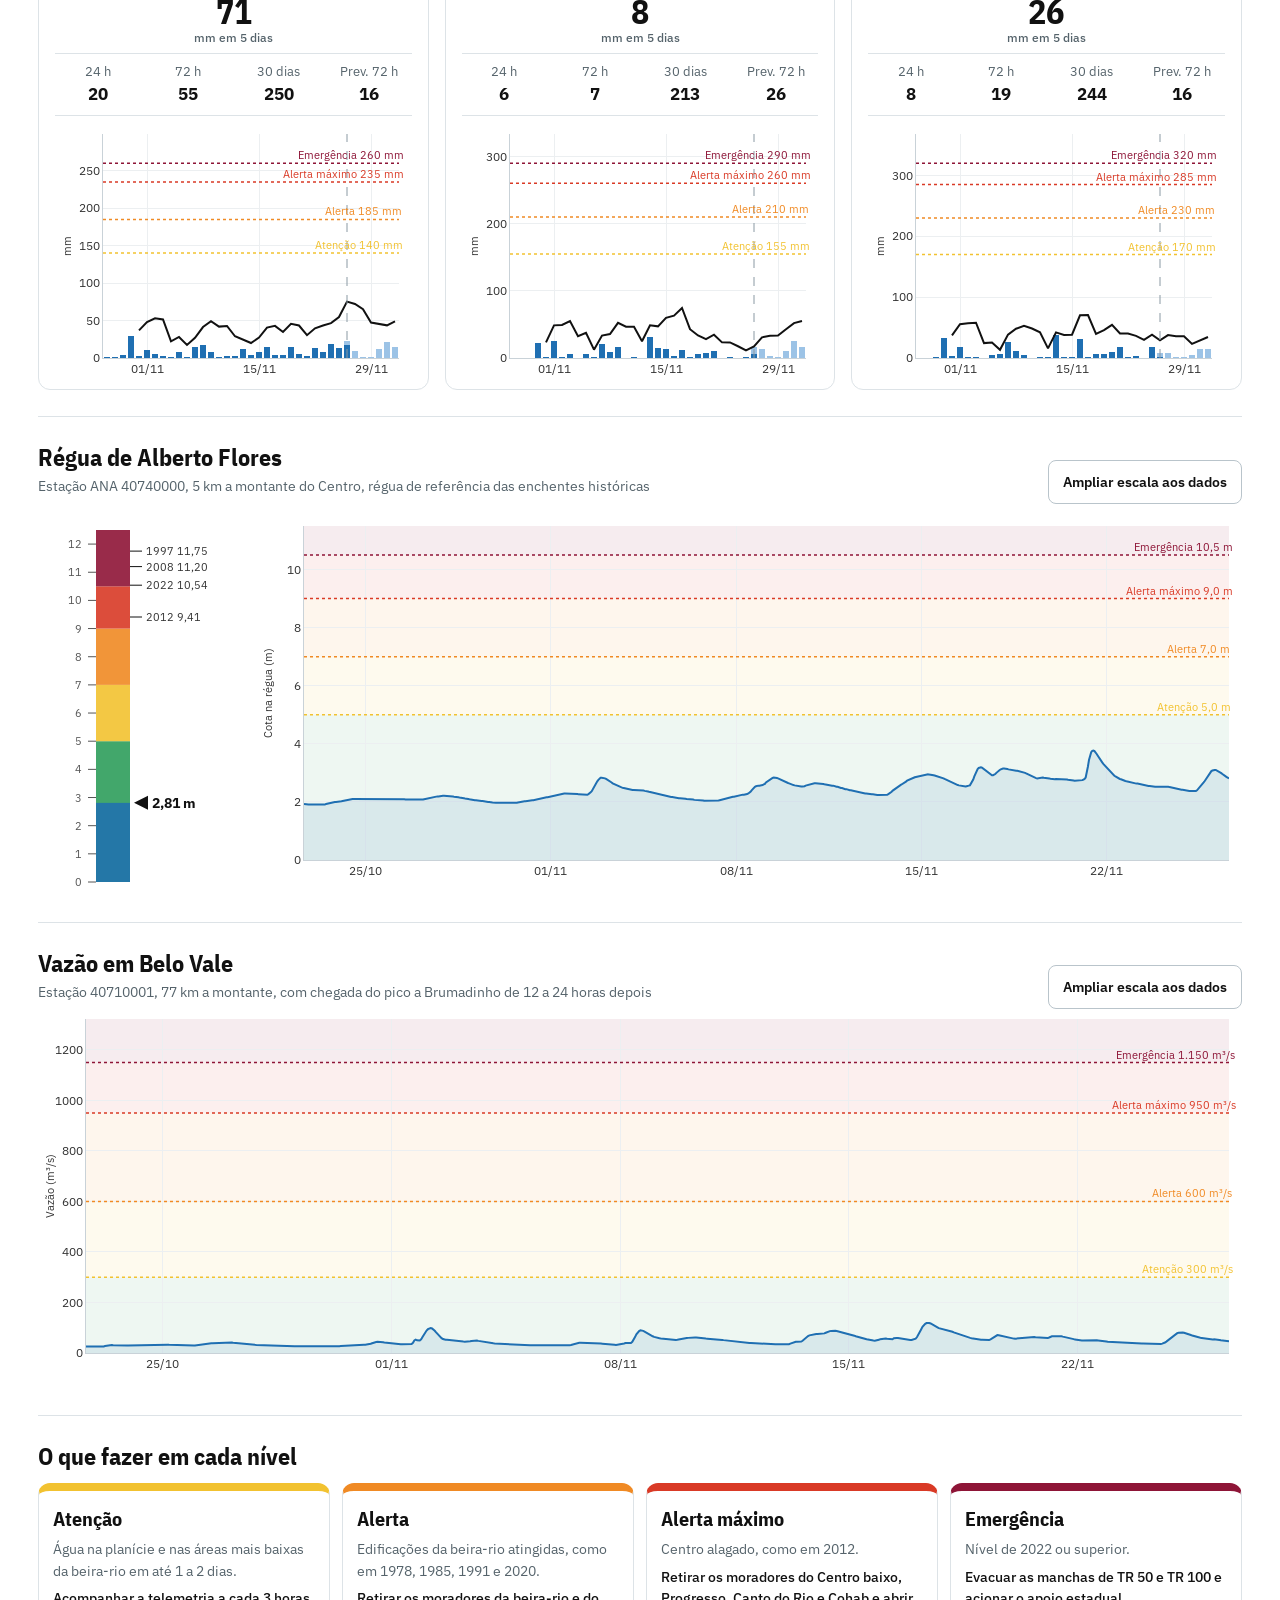
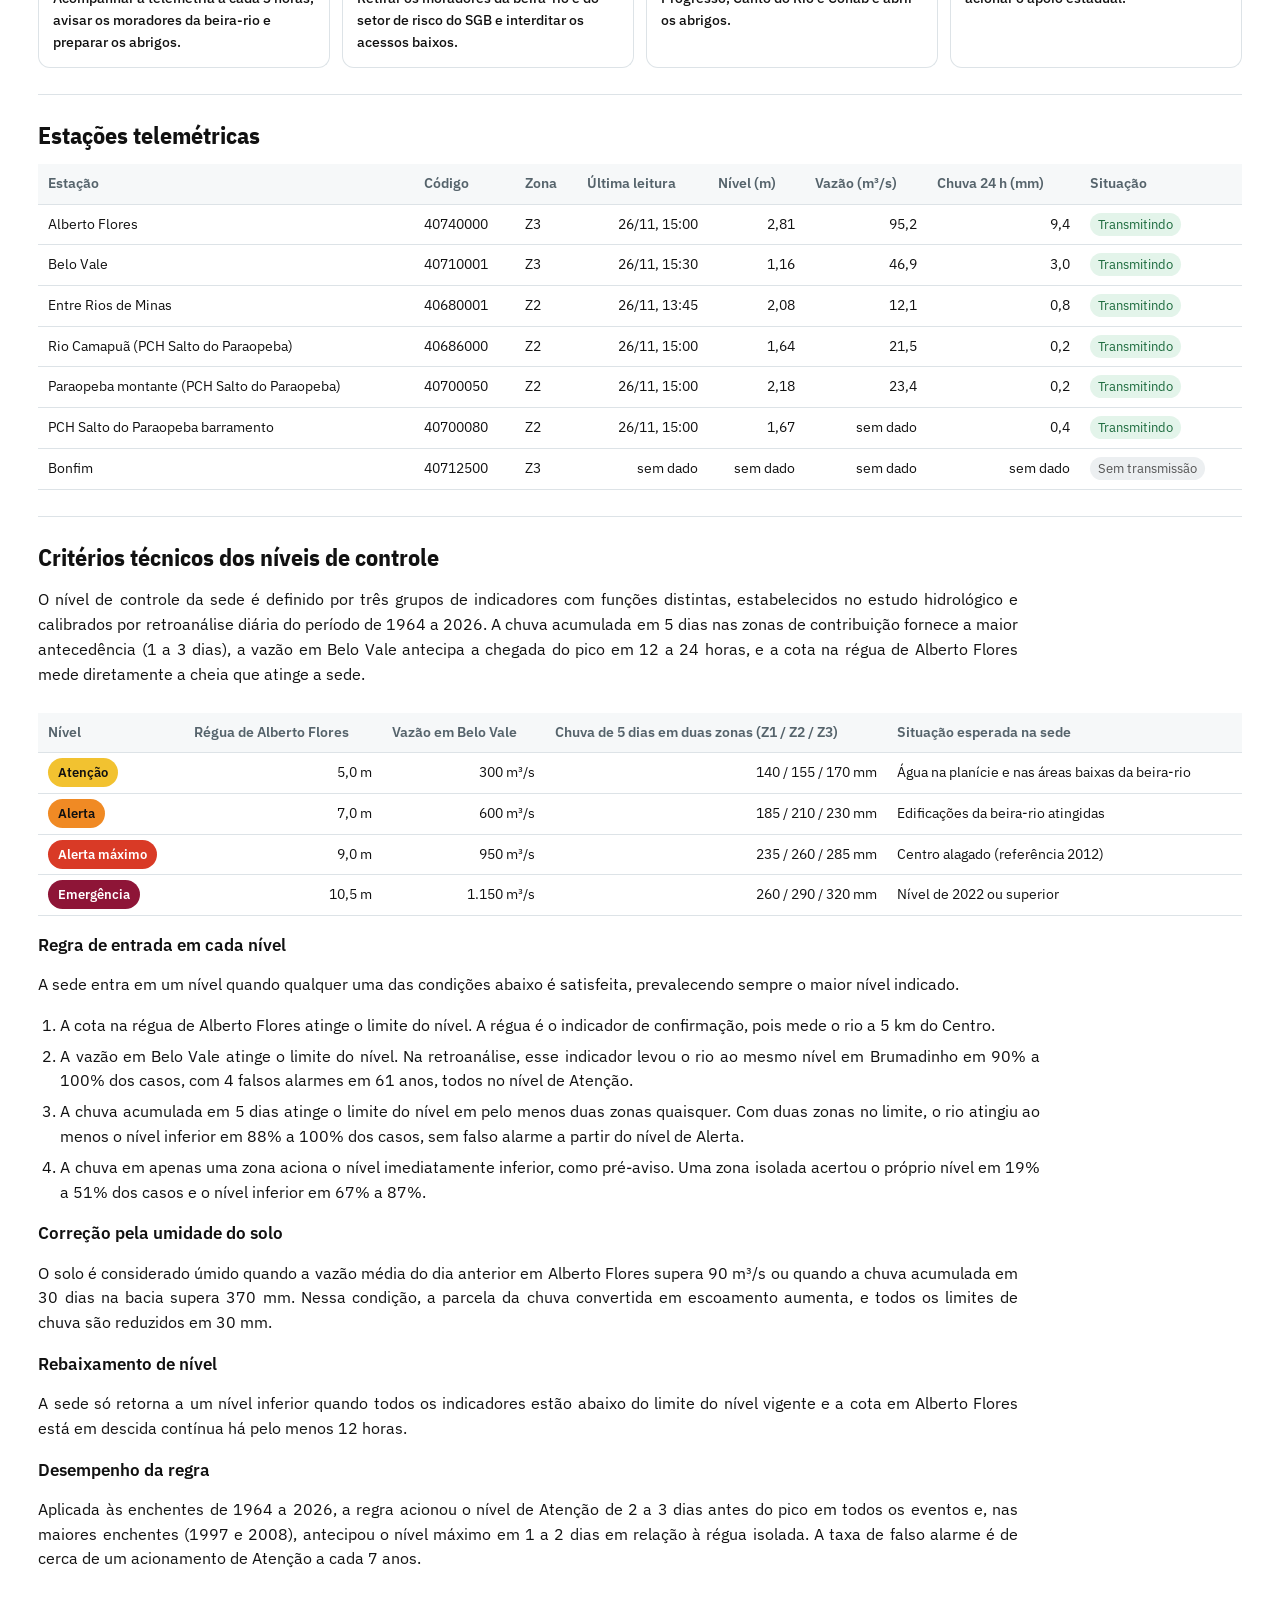
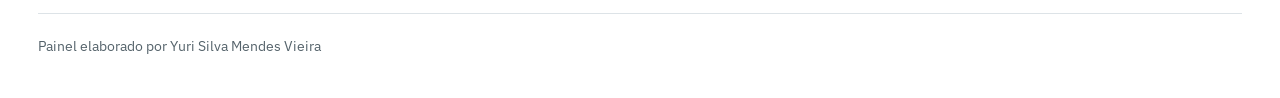
==== commit 0b8c6ae4: "Update index.html" ====
--- a/index.html
+++ b/index.html
@@ -3,240 +3,201 @@
 <head>
 <meta charset="utf-8">
 <meta name="viewport" content="width=device-width,initial-scale=1">
-<title>Monitoramento Paraopeba Brumadinho</title>
+<title>Monitoramento de cheias Brumadinho</title>
 <link rel="preconnect" href="https://fonts.googleapis.com">
 <link href="https://fonts.googleapis.com/css2?family=IBM+Plex+Sans:wght@400;500;600;700&family=IBM+Plex+Sans+Condensed:wght@600;700&display=swap" rel="stylesheet">
-<style>
-/* VOICE: sala de controle da Defesa Civil, sóbria e direta, leitura em um segundo
-   IDEA: o painel de instrumentação de uma barragem, com régua, níveis de controle e semáforo
-   PICTURE: mapa das três zonas pintado pelo nível de cada uma, ao lado do estado da sede
-   COLOUR and TYPE: noite azul-petróleo, tinta clara, escala de níveis verde-amarelo-laranja-vermelho; IBM Plex
-   LAYOUT: faixa de estado e alertas no topo, zonas em três colunas, régua e Belo Vale, estações, método */
-:root{color-scheme:dark;--bg:#0c1820;--panel:#12232d;--line:#24404d;--ink:#e6eef2;--mute:#93a9b4;--acc:#5cc8e8;
---n0:#2f9e6b;--n1:#f2c230;--n2:#f08a24;--n3:#e0452c;--n4:#a0153e}
-:root[data-theme=light],:root[data-theme=dark]{color-scheme:dark}
-*{box-sizing:border-box;min-width:0}
-body{margin:0;background:var(--bg);color:var(--ink);font:16px/1.5 "IBM Plex Sans",system-ui,sans-serif;overflow-x:clip}
-.wrap{max-width:1280px;margin:0 auto;padding:0 max(3vw,14px)}
-header{border-bottom:1px solid var(--line);padding:18px 0 14px}
-header .wrap{display:flex;flex-wrap:wrap;gap:8px 24px;align-items:baseline;justify-content:space-between}
-h1{font:700 clamp(22px,3vw,32px)/1.1 "IBM Plex Sans Condensed",sans-serif;margin:0;text-wrap:balance}
-h2{font:700 22px/1.2 "IBM Plex Sans Condensed",sans-serif;margin:0 0 4px}
-.sub,.note{color:var(--mute);font-size:14px}
-.upd{font-size:14px;color:var(--mute);display:flex;gap:10px;align-items:center;flex-wrap:wrap}
-.dot{width:9px;height:9px;border-radius:50%;background:var(--n0);display:inline-block;box-shadow:0 0 0 0 rgba(47,158,107,.6);animation:pulse 2.4s infinite}
-.dot.old{background:var(--n2);animation:none}
-@keyframes pulse{70%{box-shadow:0 0 0 8px rgba(47,158,107,0)}100%{box-shadow:0 0 0 0 rgba(47,158,107,0)}}
-@media(prefers-reduced-motion:reduce){.dot{animation:none}}
-section{padding:22px 0;border-bottom:1px solid var(--line)}
-.top{display:grid;grid-template-columns:minmax(0,1.05fr) minmax(0,1fr);gap:22px}
-@media(max-width:900px){.top{grid-template-columns:minmax(0,1fr)}}
-.status{border-radius:14px;padding:20px 22px;background:var(--panel);border:1px solid var(--line)}
-.lvl{display:flex;align-items:center;gap:16px;flex-wrap:wrap}
-.badge{font:700 clamp(30px,5vw,48px)/1 "IBM Plex Sans Condensed",sans-serif;padding:12px 20px;border-radius:10px;color:#0c1820}
-.kv{display:grid;grid-template-columns:repeat(3,minmax(0,1fr));gap:12px;margin-top:18px}
-@media(max-width:520px){.kv{grid-template-columns:repeat(2,minmax(0,1fr))}}
-.kv div{background:#0e1d26;border:1px solid var(--line);border-radius:10px;padding:10px 12px}
-.kv b{display:block;font:600 24px/1.15 "IBM Plex Sans Condensed",sans-serif;white-space:nowrap}
-.kv span{font-size:13px;color:var(--mute)}
-.ind{margin-top:16px;display:grid;gap:6px}
-.ind div{display:flex;justify-content:space-between;gap:10px;align-items:center;border-top:1px solid var(--line);padding-top:6px;font-size:15px}
-.chip{flex:none;font:600 13px/1 "IBM Plex Sans",sans-serif;padding:5px 9px;border-radius:20px;color:#0c1820;white-space:nowrap}
-.alerts{margin-top:16px}
-.alerts ul{list-style:none;margin:8px 0 0;padding:0;display:grid;gap:6px}
-.alerts li{padding:9px 12px;border-radius:8px;background:#0e1d26;border-left:4px solid var(--mute);font-size:15px}
-.mapbox{background:var(--panel);border:1px solid var(--line);border-radius:14px;padding:14px;display:flex;flex-direction:column}
-.map{width:100%;height:auto;max-height:470px}
-.map text{font:600 12px "IBM Plex Sans",sans-serif;fill:var(--ink)}
-.map .zl{font:700 15px "IBM Plex Sans Condensed",sans-serif}
-.fc{display:grid;grid-template-columns:repeat(3,minmax(0,1fr));gap:8px;margin-top:10px}
-.fc div{background:#0e1d26;border:1px solid var(--line);border-radius:8px;padding:8px 10px;font-size:13px}
-.fc b{display:block;font-size:15px}
-.zones{display:grid;grid-template-columns:repeat(3,minmax(0,1fr));gap:16px;margin-top:14px}
-@media(max-width:1000px){.zones{grid-template-columns:minmax(0,1fr)}}
-.card{background:var(--panel);border:1px solid var(--line);border-radius:14px;padding:16px}
-.card .big{font:700 40px/1 "IBM Plex Sans Condensed",sans-serif;white-space:nowrap}
-.card .big small{font-size:16px;color:var(--mute);font-weight:500}
-.meter{position:relative;height:14px;border-radius:7px;background:#0e1d26;margin:14px 0 22px;border:1px solid var(--line)}
-.meter i{position:absolute;top:0;bottom:0;left:0;border-radius:7px}
-.meter em{position:absolute;top:-3px;bottom:-3px;width:2px;background:var(--ink);opacity:.55}
-.meter u{position:absolute;top:17px;font:500 11px "IBM Plex Sans",sans-serif;color:var(--mute);text-decoration:none;transform:translateX(-50%);white-space:nowrap}
-.row3{display:grid;grid-template-columns:repeat(4,minmax(0,1fr));gap:6px;font-size:13px;color:var(--mute)}
-.row3 b{display:block;color:var(--ink);font-size:16px}
-.fig{position:relative;height:260px;margin-top:10px}
-.fig.tall{height:380px}
-.two{display:grid;grid-template-columns:200px minmax(0,1fr);gap:18px;margin-top:14px}
-@media(max-width:700px){.two{grid-template-columns:minmax(0,1fr)}.regua{max-width:220px;margin:0 auto}}
-.regua{width:100%;height:380px}
-table{width:100%;border-collapse:collapse;font-size:14px;margin-top:12px}
-th,td{text-align:left;padding:8px 10px;border-bottom:1px solid var(--line)}
-th{color:var(--mute);font-weight:500}
-td.n{text-align:right;font-variant-numeric:tabular-nums;white-space:nowrap}
-.scroll{overflow-x:auto}
-details{margin-top:10px;background:var(--panel);border:1px solid var(--line);border-radius:12px;padding:12px 16px}
-summary{cursor:pointer;font-weight:600;min-height:28px}
-details p,details li{color:#c7d6dd;font-size:15px;text-align:justify}
-button{font:600 14px "IBM Plex Sans",sans-serif;background:#0e1d26;color:var(--ink);border:1px solid var(--line);border-radius:8px;padding:10px 14px;min-height:44px;cursor:pointer}
-button:focus-visible,summary:focus-visible{outline:2px solid var(--acc);outline-offset:2px}
-.warn{background:#3a2410;border:1px solid var(--n2);color:#ffd8b0;border-radius:10px;padding:10px 14px;margin-top:12px;font-size:15px}
-.hd{display:flex;flex-wrap:wrap;gap:8px 16px;align-items:center;justify-content:space-between}
-footer{padding:20px 0 40px;color:var(--mute);font-size:13px}
-@media(max-width:600px){table{font-size:13px}.stack thead{display:none}.stack tr{display:grid;padding-block:8px}.stack td{display:flow-root;border:0;padding:3px 0;padding-inline-start:8.5em;text-align:start}.stack td::before{content:attr(data-l);float:inline-start;width:8em;margin-inline-start:-8.5em;color:var(--mute)}.stack td:empty{display:none}}
-</style>
+<link rel="stylesheet" href="estilo.css">
 <script src="https://cdn.plot.ly/plotly-2.35.2.min.js"></script>
 </head>
 <body>
-<header><div class="wrap">
- <div><h1>Monitoramento de cheias do Rio Paraopeba em Brumadinho</h1></div>
- <div class="upd"><span class="dot" id="dot"></span><span id="upd">Carregando dados</span><button id="btnUpd" type="button">Atualizar agora</button></div>
+<header class="top"><div class="wrap hdr">
+ <h1>Monitoramento de cheias do Rio Paraopeba em Brumadinho/MG</h1>
+ <nav class="tabs"><a class="on" href="index.html">Painel em tempo real</a><a href="simulador.html">Simulador e tendências</a></nav>
+ <div class="upd"><span class="dot" id="dot"></span><span id="upd">Carregando dados</span><button id="btnUpd" type="button">Atualizar</button></div>
 </div></header>
+
+<section class="banner" id="banner">
+ <div class="wrap">
+  <div class="bn-l"><div class="bn-k">Nível de controle da sede</div><div class="bn-v" id="bnV">...</div><div class="bn-t" id="bnT"></div></div>
+  <ol class="steps" id="steps"><li>Normal</li><li>Atenção</li><li>Alerta</li><li>Alerta máximo</li><li>Emergência</li></ol>
+ </div>
+</section>
+
 <main class="wrap">
 <div id="warn" class="warn" hidden></div>
-<section class="top" aria-label="Estado atual">
- <div class="status">
-  <div class="sub">Nível de controle da sede</div>
-  <div class="lvl"><div class="badge" id="badge">...</div><div id="lvlTxt" class="sub" style="max-width:340px"></div></div>
-  <div class="kv">
-   <div><span>Régua em Alberto Flores</span><b id="kAF">...</b><span id="kAFt"></span></div>
-   <div><span>Vazão em Belo Vale</span><b id="kBV">...</b><span id="kBVt"></span></div>
-   <div><span>Condição do solo</span><b id="kSolo">...</b><span id="kSolot"></span></div>
-  </div>
+
+<section class="kpis">
+ <div class="kpi"><svg viewBox="0 0 24 24" class="ic"><path d="M4 20h16M7 20V6h4v14M13 20V10h4v10" fill="none" stroke="currentColor" stroke-width="1.8"/></svg><span>Régua em Alberto Flores</span><b id="kAF">...</b><em id="kAFt"></em></div>
+ <div class="kpi"><svg viewBox="0 0 24 24" class="ic"><path d="M2 14c3-3 5 3 8 0s5 3 8 0 3-1 4 0M2 19c3-3 5 3 8 0s5 3 8 0 3-1 4 0" fill="none" stroke="currentColor" stroke-width="1.8"/></svg><span>Vazão em Belo Vale</span><b id="kBV">...</b><em id="kBVt"></em></div>
+ <div class="kpi"><svg viewBox="0 0 24 24" class="ic"><path d="M12 3c4 5 6 8 6 11a6 6 0 0 1-12 0c0-3 2-6 6-11z" fill="none" stroke="currentColor" stroke-width="1.8"/></svg><span>Maior chuva de 5 dias</span><b id="kP5">...</b><em id="kP5t"></em></div>
+ <div class="kpi"><svg viewBox="0 0 24 24" class="ic"><path d="M3 17h18M5 21h14M12 3v10M8 9l4 4 4-4" fill="none" stroke="currentColor" stroke-width="1.8"/></svg><span>Umidade do solo</span><b id="kSolo">...</b><em id="kSolot"></em></div>
+</section>
+
+<section class="grid2">
+ <div class="panel">
+  <h2>Painel de alertas</h2>
+  <ul class="alerts" id="alerts"></ul>
+  <h3>Situação de cada indicador</h3>
   <div class="ind" id="ind"></div>
-  <div class="alerts"><h2>Painel de alertas</h2><ul id="alerts"></ul></div>
- </div>
- <div class="mapbox">
-  <h2>Chuva de 5 dias por zona</h2>
-  <div class="sub">Cor da zona conforme o nível indicado pela chuva acumulada</div>
-  <svg class="map" id="map" role="img" aria-label="Mapa das zonas de chuva da bacia"></svg>
-  <div class="sub" style="margin-top:6px">Previsão pela regra de chuva (chuva observada somada à prevista)<span id="fprev"></span></div>
+  <h3>Previsão pela regra de chuva</h3>
+  <p class="note">Chuva observada somada à prevista para os próximos dias<span id="fprev"></span></p>
   <div class="fc" id="fc"></div>
  </div>
-</section>
-<section aria-label="Zonas">
+ <div class="panel">
+  <h2>Zonas de contribuição</h2>
+  <p class="note">Cor de cada zona conforme o nível indicado pela chuva acumulada em 5 dias</p>
+  <svg class="map" id="map" role="img" aria-label="Mapa das zonas de chuva"></svg>
+  <div class="leg" id="leg"></div>
+ </div>
+</section>
+
+<section>
  <h2>Chuva acumulada por zona</h2>
- <div class="sub">Barras diárias observadas, previsão em tom claro e chuva móvel de 5 dias comparada aos limites de cada nível</div>
+ <p class="note">Ponteiro na chuva de 5 dias em relação aos limites de cada nível. No gráfico, barras de chuva diária observada (escuras) e prevista (claras) e a curva da chuva móvel de 5 dias.</p>
  <div class="zones" id="zones"></div>
 </section>
-<section aria-label="Régua">
- <h2>Régua de Alberto Flores</h2>
- <div class="hd"><div class="sub">Estação ANA 40740000, 5 km a montante do Centro. Referência das enchentes históricas</div><button type="button" class="fit" aria-pressed="false">Ampliar escala aos dados</button></div>
+
+<section>
+ <div class="hd"><div><h2>Régua de Alberto Flores</h2><p class="note">Estação ANA 40740000, 5 km a montante do Centro, régua de referência das enchentes históricas</p></div><button type="button" class="fit" aria-pressed="false">Ampliar escala aos dados</button></div>
  <div class="two"><svg class="regua" id="regua" role="img" aria-label="Régua com níveis de controle"></svg><div class="fig tall" id="gAF"></div></div>
 </section>
-<section aria-label="Belo Vale">
- <h2>Vazão em Belo Vale</h2>
- <div class="hd"><div class="sub">Estação IGAM 40710001, 77 km a montante. O pico chega a Brumadinho de 12 a 24 horas depois</div><button type="button" class="fit" aria-pressed="false">Ampliar escala aos dados</button></div>
+
+<section>
+ <div class="hd"><div><h2>Vazão em Belo Vale</h2><p class="note">Estação 40710001, 77 km a montante, com chegada do pico a Brumadinho de 12 a 24 horas depois</p></div><button type="button" class="fit" aria-pressed="false">Ampliar escala aos dados</button></div>
  <div class="fig tall" id="gBV"></div>
 </section>
-<section aria-label="Estações">
+
+<section>
+ <h2>O que fazer em cada nível</h2>
+ <div class="acts">
+  <div class="act" style="--c:var(--n1)"><b>Atenção</b><p>Água na planície e nas áreas mais baixas da beira-rio em até 1 a 2 dias.</p><p class="a">Acompanhar a telemetria a cada 3 horas, avisar os moradores da beira-rio e preparar os abrigos.</p></div>
+  <div class="act" style="--c:var(--n2)"><b>Alerta</b><p>Edificações da beira-rio atingidas, como em 1978, 1985, 1991 e 2020.</p><p class="a">Retirar os moradores da beira-rio e do setor de risco do SGB e interditar os acessos baixos.</p></div>
+  <div class="act" style="--c:var(--n3)"><b>Alerta máximo</b><p>Centro alagado, como em 2012.</p><p class="a">Retirar os moradores do Centro baixo, Progresso, Canto do Rio e Cohab e abrir os abrigos.</p></div>
+  <div class="act" style="--c:var(--n4)"><b>Emergência</b><p>Nível de 2022 ou superior.</p><p class="a">Evacuar as manchas de TR 50 e TR 100 e acionar o apoio estadual.</p></div>
+ </div>
+</section>
+
+<section>
  <h2>Estações telemétricas</h2>
  <div class="scroll"><table class="stack"><thead><tr><th>Estação</th><th>Código</th><th>Zona</th><th>Última leitura</th><th>Nível (m)</th><th>Vazão (m³/s)</th><th>Chuva 24 h (mm)</th><th>Situação</th></tr></thead><tbody id="tbEst"></tbody></table></div>
 </section>
-<section aria-label="Método">
- <h2>Critérios e fontes</h2>
- <details open><summary>Regra de decisão</summary><ul>
-  <li>O nível da sede é o maior nível indicado entre os indicadores.</li>
-  <li>A régua de Alberto Flores e a vazão em Belo Vale acionam o nível de forma independente.</li>
-  <li>A chuva de 5 dias aciona o nível quando duas zonas quaisquer atingem o limite e aciona o nível imediatamente inferior quando apenas uma zona o atinge.</li>
-  <li>Com solo úmido (vazão média do dia anterior em Alberto Flores acima de 90 m³/s ou chuva de 30 dias na bacia acima de 370 mm), os limites de chuva são reduzidos em 30 mm.</li>
-  <li>O rebaixamento de nível exige todos os indicadores abaixo do limite e a régua em descida há pelo menos 12 horas.</li></ul></details>
- <details><summary>Limites de cada nível</summary><div class="scroll"><table><thead><tr><th>Nível</th><th>Z1 (mm)</th><th>Z2 (mm)</th><th>Z3 (mm)</th><th>Belo Vale (m³/s)</th><th>Régua (m)</th></tr></thead><tbody id="tbLim"></tbody></table></div><p class="note">Limites de chuva para solo normal. Valores do quadro de níveis de controle do relatório.</p></details>
- <details><summary>Fontes e limitações</summary>
-  <p>Cota, vazão e chuva provêm da telemetria da ANA (telemetriaws1.ana.gov.br), em dados brutos e provisórios, sem consistência. A chuva das zonas Z2 e Z3 é a média dos pluviômetros telemétricos com transmissão. A zona Z1 não possui pluviômetro telemétrico, e sua chuva é estimada por modelo meteorológico (Open-Meteo, com o met.no como alternativa quando o primeiro está indisponível), assim como a previsão das três zonas. A estimativa por modelo pode diferir da chuva medida em dezenas de milímetros, e a previsão tem incerteza crescente com o prazo.</p>
-  <p>Os dados são atualizados a cada 15 minutos por rotina automática (GitHub Actions); em horários de alta demanda o GitHub pode atrasar a execução. Este painel é ferramenta de apoio à decisão e não substitui os avisos oficiais da Defesa Civil, do CEMADEN e do IGAM.</p></details>
+
+<section class="crit">
+ <h2>Critérios técnicos dos níveis de controle</h2>
+ <p>O nível de controle da sede é definido por três grupos de indicadores com funções distintas, estabelecidos no estudo hidrológico e calibrados por retroanálise diária do período de 1964 a 2026. A chuva acumulada em 5 dias nas zonas de contribuição fornece a maior antecedência (1 a 3 dias), a vazão em Belo Vale antecipa a chegada do pico em 12 a 24 horas, e a cota na régua de Alberto Flores mede diretamente a cheia que atinge a sede.</p>
+ <div class="scroll"><table><thead><tr><th>Nível</th><th>Régua de Alberto Flores</th><th>Vazão em Belo Vale</th><th>Chuva de 5 dias em duas zonas (Z1 / Z2 / Z3)</th><th>Situação esperada na sede</th></tr></thead><tbody id="tbLim"></tbody></table></div>
+ <h3>Regra de entrada em cada nível</h3>
+ <p>A sede entra em um nível quando qualquer uma das condições abaixo é satisfeita, prevalecendo sempre o maior nível indicado.</p>
+ <ol>
+  <li>A cota na régua de Alberto Flores atinge o limite do nível. A régua é o indicador de confirmação, pois mede o rio a 5 km do Centro.</li>
+  <li>A vazão em Belo Vale atinge o limite do nível. Na retroanálise, esse indicador levou o rio ao mesmo nível em Brumadinho em 90% a 100% dos casos, com 4 falsos alarmes em 61 anos, todos no nível de Atenção.</li>
+  <li>A chuva acumulada em 5 dias atinge o limite do nível em pelo menos duas zonas quaisquer. Com duas zonas no limite, o rio atingiu ao menos o nível inferior em 88% a 100% dos casos, sem falso alarme a partir do nível de Alerta.</li>
+  <li>A chuva em apenas uma zona aciona o nível imediatamente inferior, como pré-aviso. Uma zona isolada acertou o próprio nível em 19% a 51% dos casos e o nível inferior em 67% a 87%.</li>
+ </ol>
+ <h3>Correção pela umidade do solo</h3>
+ <p>O solo é considerado úmido quando a vazão média do dia anterior em Alberto Flores supera 90 m³/s ou quando a chuva acumulada em 30 dias na bacia supera 370 mm. Nessa condição, a parcela da chuva convertida em escoamento aumenta, e todos os limites de chuva são reduzidos em 30 mm.</p>
+ <h3>Rebaixamento de nível</h3>
+ <p>A sede só retorna a um nível inferior quando todos os indicadores estão abaixo do limite do nível vigente e a cota em Alberto Flores está em descida contínua há pelo menos 12 horas.</p>
+ <h3>Desempenho da regra</h3>
+ <p>Aplicada às enchentes de 1964 a 2026, a regra acionou o nível de Atenção de 2 a 3 dias antes do pico em todos os eventos e, nas maiores enchentes (1997 e 2008), antecipou o nível máximo em 1 a 2 dias em relação à régua isolada. A taxa de falso alarme é de cerca de um acionamento de Atenção a cada 7 anos.</p>
 </section>
 </main>
-<footer class="wrap">Painel elaborado por Yuri Silva Mendes Vieira, Engenheiro Geotécnico, com base no estudo RT-BRU-HID-001 Rev04.</footer>
+<footer class="wrap foot">Painel elaborado por Yuri Silva Mendes Vieira</footer>
+
 <script>
 {
 const GEO={"W":400,"H":442,"zonas":{"Z1":"M290.9,152.4 L314.7,165.7 L326.5,159.3 L332.7,163.3 L338.8,161.6 L343.5,172.0 L347.4,172.3 L353.4,168.0 L364.2,168.9 L370.1,160.4 L373.8,160.4 L374.0,167.5 L370.2,171.0 L380.8,179.7 L373.5,184.1 L372.3,193.8 L362.7,197.6 L392.0,204.5 L395.8,214.4 L393.3,219.8 L385.5,221.8 L385.3,228.0 L399.5,242.8 L399.5,250.0 L389.6,253.4 L393.0,262.3 L386.5,265.9 L380.2,282.4 L374.9,284.7 L377.8,294.0 L372.5,295.4 L370.2,309.4 L364.2,313.4 L365.4,316.1 L356.6,328.6 L341.8,328.2 L338.3,342.0 L329.9,343.3 L332.0,359.5 L325.3,362.7 L322.8,369.5 L330.3,381.4 L328.0,387.0 L324.7,385.8 L328.3,394.1 L326.4,398.5 L318.5,399.2 L318.1,404.4 L311.1,407.9 L308.7,415.3 L297.7,409.4 L285.6,412.2 L283.4,419.7 L277.2,415.4 L261.2,422.5 L253.4,416.8 L243.8,427.2 L237.9,421.8 L231.9,428.9 L224.2,431.1 L220.1,426.6 L223.0,398.9 L218.1,395.3 L220.6,392.3 L218.4,388.7 L222.8,385.9 L220.7,381.4 L223.6,372.3 L219.0,366.3 L224.6,352.7 L223.1,347.5 L216.0,343.2 L213.5,332.0 L202.1,325.3 L209.1,318.7 L207.1,305.8 L211.8,304.3 L203.6,277.1 L222.1,270.0 L223.4,261.4 L228.0,257.3 L228.1,245.5 L235.1,238.4 L231.4,234.9 L232.4,225.9 L221.9,228.4 L213.8,219.5 L218.3,213.9 L217.1,199.4 L234.3,184.9 L232.8,174.8 L236.9,173.7 L238.9,160.2 L249.0,153.3 L251.2,160.2 L255.0,155.7 L265.3,159.8 L275.9,151.8 L286.8,155.1 L290.9,152.4 ZM311.4,162.4 L311.6,162.2 L311.6,162.4 L311.4,162.4 Z","Z2":"M184.7,148.0 L176.7,155.4 L168.0,153.7 L163.3,169.5 L150.0,179.3 L151.2,183.4 L140.7,194.1 L132.9,193.0 L129.7,200.8 L121.7,200.3 L120.0,205.4 L112.5,203.3 L103.4,207.1 L101.1,214.5 L94.0,214.4 L88.9,223.3 L89.6,232.0 L85.0,232.7 L83.3,241.4 L76.8,243.1 L78.6,249.4 L73.2,252.2 L76.3,256.4 L59.6,264.9 L62.4,274.8 L71.1,277.7 L66.8,282.7 L69.2,284.8 L67.6,289.9 L61.2,288.0 L55.3,296.4 L49.9,297.7 L49.1,303.4 L54.0,303.4 L55.6,307.8 L52.0,314.7 L57.4,319.7 L46.7,324.4 L49.6,329.6 L45.5,331.8 L46.1,342.0 L38.4,344.2 L32.8,350.9 L37.5,364.6 L47.3,371.3 L48.8,385.6 L54.7,391.1 L53.5,403.2 L63.3,407.6 L73.6,404.8 L79.8,408.2 L86.5,406.5 L90.2,408.8 L90.4,414.5 L99.0,420.1 L100.1,425.5 L106.4,423.3 L113.8,429.6 L120.9,423.7 L136.2,429.3 L138.0,435.2 L142.7,435.5 L147.5,441.3 L154.8,428.1 L166.9,437.5 L172.0,433.3 L180.7,440.5 L192.7,437.2 L199.8,441.9 L214.1,426.0 L220.4,426.3 L224.0,408.8 L223.0,398.9 L218.1,395.3 L220.6,392.3 L218.4,388.7 L222.8,385.9 L220.7,381.4 L223.6,372.3 L219.0,366.3 L224.6,352.7 L223.1,347.5 L216.0,343.2 L213.5,332.0 L202.1,325.3 L209.1,318.7 L207.1,305.8 L211.8,304.3 L203.6,277.1 L222.1,270.0 L223.4,261.4 L228.0,257.3 L228.1,245.5 L234.0,242.0 L232.4,225.9 L220.9,228.0 L213.0,217.2 L218.3,213.9 L215.6,205.9 L218.1,197.6 L234.3,184.9 L232.8,174.8 L236.9,173.7 L239.9,158.6 L233.6,155.0 L232.7,161.5 L227.7,164.0 L207.3,155.0 L198.5,157.5 L196.1,152.8 L184.7,148.0 Z","Z3":"M89.6,232.0 L89.8,232.2 L89.6,232.2 L89.6,232.0 ZM151.3,183.4 L151.2,183.5 L151.2,183.4 L151.3,183.4 ZM63.2,129.9 L68.5,119.6 L65.5,111.7 L72.3,104.2 L72.9,88.6 L77.4,88.6 L78.9,79.8 L85.7,77.2 L98.3,81.6 L103.7,79.4 L97.8,70.1 L91.8,69.2 L89.5,61.7 L93.1,57.7 L91.2,51.2 L94.0,42.0 L98.4,39.2 L96.0,36.3 L98.4,31.7 L90.6,22.2 L93.7,14.7 L109.8,13.0 L121.1,18.3 L124.6,14.2 L133.8,14.8 L135.6,10.3 L139.2,11.9 L148.9,7.4 L156.3,13.8 L162.1,7.0 L168.9,9.5 L181.7,2.9 L188.1,4.5 L198.2,0.0 L208.8,2.1 L211.2,19.3 L206.7,24.3 L207.6,39.3 L215.6,67.3 L225.1,80.1 L229.5,96.9 L231.3,125.5 L236.4,142.4 L232.7,161.5 L229.5,164.2 L220.7,162.5 L206.2,154.8 L198.5,157.5 L196.1,152.8 L185.2,148.0 L176.7,155.4 L168.3,153.4 L163.3,169.5 L150.0,179.3 L151.2,183.4 L140.7,194.1 L132.9,193.0 L129.7,200.8 L121.7,200.3 L120.0,205.4 L112.5,203.3 L103.4,207.1 L101.1,214.5 L94.0,214.4 L88.9,223.3 L89.6,232.0 L85.0,232.7 L83.3,241.4 L76.8,243.1 L78.6,249.4 L73.2,252.2 L76.3,256.4 L59.6,264.9 L62.4,274.8 L46.4,273.8 L41.0,280.3 L34.3,281.9 L20.9,273.3 L17.2,262.3 L27.7,259.1 L26.8,254.3 L9.8,240.1 L7.3,226.9 L1.4,223.6 L13.0,207.3 L12.1,203.0 L4.7,204.8 L0.0,200.2 L9.4,187.8 L9.7,177.8 L15.6,169.0 L34.8,164.3 L38.7,157.8 L47.0,153.6 L45.7,150.1 L51.2,146.6 L55.3,130.6 L63.2,129.9 Z"},"cent":{"Z1":[292.3,291.4],"Z2":[133.1,294.9],"Z3":[144.0,140.9]},"rios":"M298.0,-46.0 L298.7,-56.1 L296.0,-64.9 L288.3,-72.4 L295.4,-77.7 L295.5,-81.8 L291.5,-86.2 L295.4,-86.0 L295.4,-89.6 L301.6,-88.3 L304.6,-97.4 L304.0,-102.3 L298.0,-108.2 M-137.1,173.5 L-150.1,160.1 L-148.1,155.6 L-150.3,151.8 L-158.4,146.6 L-160.2,140.9 L-157.5,137.1 L-159.8,132.6 L-164.3,132.6 L-164.8,127.3 L-171.7,124.4 L-169.3,121.2 L-172.5,113.5 L-169.0,111.6 L-176.3,107.9 L-176.3,104.3 L-190.8,102.0 L-197.3,104.6 L-205.4,97.4 L-204.4,92.2 L-214.8,84.1 L-218.3,71.2 L-231.6,56.5 L-225.7,52.5 L-227.8,45.5 L-226.2,44.7 L-232.8,44.1 L-239.5,32.8 L-242.9,33.4 L-240.5,30.7 L-249.4,22.2 L-253.1,14.7 M206.8,220.3 L206.7,209.2 L203.3,199.8 L191.2,196.8 L197.7,192.9 L198.9,196.2 L201.5,195.3 L202.3,191.2 L193.3,188.4 L198.9,183.7 L199.1,180.0 L196.5,179.1 L201.4,176.7 L196.2,174.6 L198.8,171.7 L183.7,173.4 L190.0,164.6 L183.7,163.6 L180.8,165.7 L178.2,161.1 L183.1,157.1 L180.6,153.1 L184.1,149.7 L181.0,146.0 L186.7,143.5 L180.5,139.2 L181.0,132.4 L177.5,132.1 L172.6,126.2 L176.4,122.8 L176.7,115.5 L173.4,112.9 L162.4,116.4 L161.1,119.7 L156.0,119.0 L157.7,113.4 L154.2,113.4 L160.1,105.8 L156.3,105.1 L158.7,103.1 L156.3,99.8 L151.3,103.9 L147.5,103.4 L146.5,97.5 L150.3,94.9 L149.5,90.4 L144.1,90.6 L141.8,87.8 L137.0,92.1 L140.4,95.4 L132.3,94.3 L128.0,97.5 L127.0,92.8 L131.2,90.7 L125.3,86.0 L131.5,82.7 L127.6,80.0 L130.0,75.1 L126.2,74.1 L129.7,70.3 L127.0,65.9 L129.7,60.5 L120.0,57.6 L116.9,59.7 L114.6,55.9 L110.2,57.0 L113.8,47.2 L118.2,51.1 L125.3,52.0 L133.2,44.4 L126.1,37.2 L126.5,29.2 L123.5,29.2 L118.7,23.4 L110.2,25.1 L113.5,19.5 L105.1,18.1 L106.1,8.3 L96.1,4.5 L93.1,0.6 L89.9,2.4 L88.6,0.0 L81.5,-1.2 L83.6,-4.2 L80.4,-7.1 L78.0,-0.6 L74.5,-5.3 L79.5,-15.6 L77.1,-26.5 L79.4,-38.9 L75.6,-44.3 L84.1,-47.3 L85.4,-51.5 L80.9,-56.2 L73.2,-52.9 L75.0,-56.4 L68.2,-59.6 L62.7,-58.2 L62.0,-52.5 L59.1,-52.3 L56.4,-56.8 L53.2,-54.4 L47.9,-62.7 L53.1,-66.1 L50.8,-69.2 L53.8,-71.1 L49.3,-78.6 L46.3,-79.8 L43.5,-77.4 L41.1,-89.8 L43.1,-91.9 L38.1,-101.0 L30.7,-101.1 L27.2,-108.2 M59.1,538.8 L56.8,535.8 L51.2,536.4 L49.3,528.2 L46.3,526.5 L47.6,521.7 L41.7,519.6 L42.0,513.5 L37.5,512.2 L34.5,505.7 L30.1,503.4 L29.2,508.5 L22.2,510.4 L23.6,513.8 L16.0,516.9 L17.5,519.9 L13.3,518.5 L7.9,520.9 L9.7,525.5 L6.7,527.4 L3.3,526.2 L5.4,523.7 L2.4,520.2 L-3.0,520.6 L-5.4,525.5 L-10.1,527.3 L-10.3,530.8 L-17.1,525.9 L-20.9,534.5 L-31.6,533.9 L-31.1,528.2 L-35.2,532.0 L-35.2,535.8 L-44.0,530.2 L-44.3,534.5 L-47.6,534.7 L-54.1,541.6 L-59.9,534.4 L-61.1,537.3 L-70.6,538.6 L-75.7,536.7 L-77.1,538.9 L-87.5,533.8 L-102.2,534.4 L-108.2,528.6 L-112.6,531.8 L-110.2,535.1 L-115.3,536.5 L-120.2,532.9 L-121.8,536.1 L-130.9,538.8 L-131.2,527.6 L-137.1,525.8 L-137.4,529.9 L-150.4,535.4 L-159.8,530.6 L-164.2,531.8 L-168.9,538.6 L-175.4,536.7 L-182.0,546.8 L-197.6,547.7 L-199.4,549.7 L-195.5,553.7 L-199.5,556.8 L-211.5,554.5 L-217.2,559.2 L-222.7,552.4 L-222.4,549.2 L-231.6,540.4 L-238.2,547.1 L-242.8,542.6 L-245.0,544.8 L-248.7,543.8 L-249.4,540.1 L-253.1,542.6","est":{"40740000":[105.7,13.4,"Alberto Flores"],"40710001":[183.7,148.9,"Belo Vale"],"40680001":[155.5,290.3,"Entre Rios"],"40686000":[201.3,233.7,"Camapu\u00e3"],"40700050":[211.9,223.6,"Salto do Paraopeba"],"40700080":[203.5,204.6,"Salto (barr.)"],"40712500":[91.6,129.9,"Bonfim"]},"sede":[83.6,0.1]};
-const COR=['var(--n0)','var(--n1)','var(--n2)','var(--n3)','var(--n4)'];
-const HEX=['#2f9e6b','#f2c230','#f08a24','#e0452c','#a0153e'];
-const TXT=['#0c1820','#0c1820','#0c1820','#ffffff','#ffffff'];
+const HEX=['#2e9e5b','#f2c230','#f08a24','#d93a26','#8e1537'];
+const TXT=['#ffffff','#111111','#111111','#ffffff','#ffffff'];
+const SIT=['Sem risco de inundação','Água na planície e nas áreas baixas da beira-rio','Edificações da beira-rio atingidas','Centro alagado (referência 2012)','Nível de 2022 ou superior'];
 const esc=s=>String(s??'').replace(/[&<>"']/g,c=>({'&':'&amp;','<':'&lt;','>':'&gt;','"':'&quot;',"'":'&#39;'}[c]));
 const f=(v,d=0)=>v==null||isNaN(v)?'sem dado':Number(v).toLocaleString('pt-BR',{minimumFractionDigits:d,maximumFractionDigits:d});
-const dtf=s=>{if(!s)return 'sem dado';const d=new Date(s);return d.toLocaleString('pt-BR',{day:'2-digit',month:'2-digit',hour:'2-digit',minute:'2-digit'})};
+const dtf=s=>{if(!s)return 'sem dado';const d=new Date(s.replace(' ','T')+'-03:00');return d.toLocaleString('pt-BR',{day:'2-digit',month:'2-digit',hour:'2-digit',minute:'2-digit',timeZone:'America/Sao_Paulo'})};
 const ddm=s=>s.slice(8,10)+'/'+s.slice(5,7);
 const chip=(n,N)=>`<span class="chip" style="background:${HEX[n]};color:${TXT[n]}">${esc(N[n])}</span>`;
-const PL={paper_bgcolor:'rgba(0,0,0,0)',plot_bgcolor:'rgba(0,0,0,0)',font:{family:'IBM Plex Sans',color:'#c7d6dd',size:12},margin:{l:48,r:12,t:10,b:36},
- xaxis:{gridcolor:'#1d3440',linecolor:'#24404d'},yaxis:{gridcolor:'#1d3440',linecolor:'#24404d',rangemode:'tozero'},showlegend:false,hovermode:'x unified',hoverlabel:{bgcolor:'#0e1d26',bordercolor:'#24404d',font:{color:'#e6eef2'}}};
-const CFG={displaylogo:false,responsive:true,modeBarButtonsToRemove:['lasso2d','select2d','autoScale2d'],locale:'pt-BR'};
-let D=null, last='', FIT=false;
-
-function bands(lims,top,x0,x1){const s=[];const ys=[0,...lims,top];for(let i=0;i<ys.length-1;i++)s.push({type:'rect',xref:'paper',x0:0,x1:1,y0:ys[i],y1:ys[i+1],fillcolor:HEX[i],opacity:.09,line:{width:0},layer:'below'});return s;}
-function hlines(lims,N){return lims.map((v,i)=>({type:'line',xref:'paper',x0:0,x1:1,y0:v,y1:v,line:{color:HEX[i+1],width:1.5,dash:'dot'}}));}
-function hlabels(lims,N,u){return lims.map((v,i)=>({xref:'paper',x:1,y:v,xanchor:'right',yanchor:'bottom',text:`${N[i+1]} ${f(v,u==='m'?1:0)} ${u}`,showarrow:false,font:{size:11,color:HEX[i+1]}}));}
-
+const PL={paper_bgcolor:'rgba(0,0,0,0)',plot_bgcolor:'rgba(0,0,0,0)',font:{family:'IBM Plex Sans',color:'#333',size:12},margin:{l:48,r:12,t:10,b:36},
+ xaxis:{gridcolor:'#eceff1',linecolor:'#c9d2d8'},yaxis:{gridcolor:'#eceff1',linecolor:'#c9d2d8',rangemode:'tozero'},showlegend:false,hovermode:'x unified',hoverlabel:{bgcolor:'#fff',bordercolor:'#c9d2d8',font:{color:'#111'}}};
+const CFG={displaylogo:false,responsive:true,modeBarButtonsToRemove:['lasso2d','select2d','autoScale2d']};
+let D=null,last='',FIT=false;
+const bands=(lims,top)=>{const s=[],ys=[0,...lims,top];for(let i=0;i<ys.length-1;i++)s.push({type:'rect',xref:'paper',x0:0,x1:1,y0:ys[i],y1:ys[i+1],fillcolor:HEX[i],opacity:.08,line:{width:0},layer:'below'});return s;};
+const hlines=lims=>lims.map((v,i)=>({type:'line',xref:'paper',x0:0,x1:1,y0:v,y1:v,line:{color:HEX[i+1],width:1.5,dash:'dot'}}));
+const hlabels=(lims,N,u)=>lims.map((v,i)=>({xref:'paper',x:1,y:v,xanchor:'right',yanchor:'bottom',text:`${N[i+1]} ${f(v,u==='m'?1:0)} ${u}`,showarrow:false,font:{size:11,color:HEX[i+1]}}));
+function gauge(v,lim,n){const top=lim[3]*1.25,W=220,H=128,cx=110,cy=112,R=92,r=70,ang=x=>Math.PI*(1-Math.min(x,top)/top);
+ const arc=(a0,a1,c)=>{const p=(a,rr)=>[cx+rr*Math.cos(a),cy-rr*Math.sin(a)];const [x0,y0]=p(a0,R),[x1,y1]=p(a1,R),[x2,y2]=p(a1,r),[x3,y3]=p(a0,r);return `<path d="M${x0},${y0} A${R},${R} 0 0 1 ${x1},${y1} L${x2},${y2} A${r},${r} 0 0 0 ${x3},${y3} Z" fill="${c}"/>`};
+ const ys=[0,...lim,top];let s='';for(let i=0;i<5;i++)s+=arc(ang(ys[i]),ang(ys[i+1]),HEX[i]+(i===n?'':'55'));
+ lim.forEach(t=>{const a=ang(t);s+=`<text x="${cx+(R+10)*Math.cos(a)}" y="${cy-(R+10)*Math.sin(a)}" font-size="10" fill="#555" text-anchor="middle">${t}</text>`});
+ const a=ang(v||0);s+=`<line x1="${cx}" y1="${cy}" x2="${cx+(R+2)*Math.cos(a)}" y2="${cy-(R+2)*Math.sin(a)}" stroke="#111" stroke-width="3" stroke-linecap="round"/><circle cx="${cx}" cy="${cy}" r="6" fill="#111"/>`;
+ return `<svg viewBox="0 -12 ${W} ${H+12}" class="gauge">${s}</svg>`;}
 function render(d){
- const N=d.niveis_nomes, L=d.limites, n=d.nivel.atual;
- const age=(Date.now()-new Date(d.atualizado+'-03:00').getTime())/36e5;
+ const N=d.niveis_nomes,L=d.limites,n=d.nivel.atual,age=(Date.now()-new Date(d.atualizado+'-03:00').getTime())/36e5;
  document.getElementById('upd').textContent=`Dados de ${dtf(d.atualizado)}`;
- document.getElementById('dot').className='dot'+(age>2?' old':'');
- const w=document.getElementById('warn'); w.hidden=age<=2; w.textContent=age>2?`Os dados têm ${f(age,1)} horas. A rotina de atualização pode estar parada ou a telemetria fora do ar.`:'';
- const b=document.getElementById('badge'); b.textContent=N[n]; b.style.background=HEX[n]; b.style.color=TXT[n];
+ document.getElementById('dot').className='dot'+(age>1?' old':'');
+ const w=document.getElementById('warn');w.hidden=age<=1;w.textContent=age>1?`Os dados têm ${f(age,1)} horas. A rotina de atualização ou a telemetria pode estar fora do ar.`:'';
+ const bn=document.getElementById('banner');bn.style.background=HEX[n];bn.style.color=TXT[n];
+ document.getElementById('bnV').textContent=N[n];
  const drv=d.nivel.indicadores.filter(i=>i.nivel===n&&n>0).map(i=>i.nome.toLowerCase());
- document.getElementById('lvlTxt').textContent=n===0?'Nenhum indicador atingiu o limite de Atenção.':`Nível definido por ${drv.join(', ')}.`;
- const af=d.af,bv=d.bv;
+ document.getElementById('bnT').textContent=n===0?'Nenhum indicador atingiu o limite de Atenção. '+SIT[0]+'.':`${SIT[n]}. Nível definido por ${drv.join(', ')}.`;
+ document.querySelectorAll('#steps li').forEach((li,i)=>{li.className=i===n?'cur':i<n?'past':'';li.style.setProperty('--c',HEX[i]);});
+ const af=d.af,bv=d.bv,Z=d.zonas;
  document.getElementById('kAF').textContent=af.h==null?'sem dado':`${f(af.h,2)} m`;
- document.getElementById('kAFt').textContent=af.tendencia_cm_h==null?dtf(af.t):`${af.tendencia_cm_h>0?'subindo':af.tendencia_cm_h<0?'descendo':'estável'} ${f(Math.abs(af.tendencia_cm_h),1)} cm/h, ${dtf(af.t)}`;
+ document.getElementById('kAFt').textContent=af.tendencia_cm_h==null?dtf(af.t):`${af.tendencia_cm_h>0.5?'Subindo':af.tendencia_cm_h<-0.5?'Descendo':'Estável'} ${f(Math.abs(af.tendencia_cm_h),1)} cm/h · ${dtf(af.t)}`;
  document.getElementById('kBV').textContent=bv.q==null?'sem dado':`${f(bv.q,0)} m³/s`;
- document.getElementById('kBVt').textContent=dtf(bv.t);
+ document.getElementById('kBVt').textContent=`Atenção em ${f(L.BV[0])} m³/s · ${dtf(bv.t)}`;
+ const zmax=Object.keys(Z).reduce((a,b)=>(Z[b].P5??-1)>(Z[a].P5??-1)?b:a);
+ document.getElementById('kP5').textContent=`${f(Z[zmax].P5,0)} mm`;
+ document.getElementById('kP5t').textContent=`Zona ${zmax} · Atenção em ${Z[zmax].limites[0]} mm`;
  document.getElementById('kSolo').textContent=d.solo.umido?'Úmido':'Normal';
- document.getElementById('kSolot').textContent=`AF ontem ${f(d.solo.af_q_ontem,0)} m³/s; 30 dias ${f(d.solo.p30_bacia,0)} mm`;
+ document.getElementById('kSolot').textContent=`Alberto Flores ontem ${f(d.solo.af_q_ontem,0)} m³/s · 30 dias ${f(d.solo.p30_bacia,0)} mm`;
  document.getElementById('ind').innerHTML=d.nivel.indicadores.map(i=>`<div><span>${esc(i.nome)}</span>${chip(i.nivel,N)}</div>`).join('');
- const al=d.alertas.length?d.alertas.map(a=>`<li style="border-left-color:${a.tipo==='dado'?'var(--mute)':HEX[a.nivel]}">${a.tipo==='previsao'?'<b>Previsão. </b>':a.tipo==='dado'?'<b>Dados. </b>':''}${esc(a.texto)}</li>`).join(''):'<li style="border-left-color:var(--n0)">Nenhum alerta ativo. Todos os indicadores abaixo do limite de Atenção.</li>';
- document.getElementById('alerts').innerHTML=al;
- // mapa
- const Z=d.zonas;let s=`<rect x="0" y="0" width="${GEO.W}" height="${GEO.H}" fill="none"/>`;
- for(const z in GEO.zonas){const zn=Z[z]?.nivel??0;s+=`<path d="${GEO.zonas[z]}" fill="${HEX[zn]}" fill-opacity="${zn?0.55:0.22}" stroke="#7fa3b3" stroke-width="1"><title>${z} ${esc(Z[z]?.nome)}: ${f(Z[z]?.P5,0)} mm em 5 dias</title></path>`;}
- s+=`<path d="${GEO.rios}" fill="none" stroke="#5cc8e8" stroke-width="1.6" stroke-opacity=".85"/>`;
- for(const c in GEO.est){const [x,y,nm]=GEO.est[c];const e=d.estacoes.find(e=>e.cod===c);s+=`<circle cx="${x}" cy="${y}" r="4.5" fill="${e&&e.ok?'#e6eef2':'#5b6f78'}" stroke="#0c1820" stroke-width="1.5"><title>${esc(nm)} (${c})${e&&e.ok?'':' sem transmissão'}</title></circle>`;}
- const [sx,sy]=GEO.sede; s+=`<rect x="${sx-6}" y="${sy-6}" width="12" height="12" fill="#5cc8e8" stroke="#0c1820" stroke-width="1.5"/><text x="${sx+10}" y="${sy+4}">Brumadinho</text>`;
- for(const z in GEO.cent){const [x,y]=GEO.cent[z];s+=`<text class="zl" x="${x}" y="${y}" text-anchor="middle" paint-order="stroke" stroke="#0c1820" stroke-width="3">${z} ${f(Z[z]?.P5,0)} mm</text>`;}
+ document.getElementById('alerts').innerHTML=d.alertas.length?d.alertas.map(a=>`<li style="border-left-color:${a.tipo==='dado'?'#8a99a3':HEX[a.nivel]}">${a.tipo==='previsao'?'<b>Previsão. </b>':a.tipo==='dado'?'<b>Dados. </b>':''}${esc(a.texto)}</li>`).join(''):'<li style="border-left-color:var(--n0)">Nenhum alerta ativo. Todos os indicadores estão abaixo do limite de Atenção.</li>';
+ document.getElementById('fprev').textContent=d.fonte_previsao?`. Fonte da previsão: ${d.fonte_previsao}.`:'.';
+ document.getElementById('fc').innerHTML=d.previsao.length?d.previsao.map(p=>`<div style="border-top:5px solid ${HEX[p.nivel]}"><span>${ddm(p.d)}</span><b>${esc(N[p.nivel])}</b><small>Z1 ${f(p.P5.Z1,0)} · Z2 ${f(p.P5.Z2,0)} · Z3 ${f(p.P5.Z3,0)} mm</small></div>`).join(''):'<div>Previsão indisponível</div>';
+ let s='';
+ for(const z in GEO.zonas){const zn=Z[z]?.nivel??0;s+=`<path d="${GEO.zonas[z]}" fill="${HEX[zn]}" fill-opacity="${zn?0.6:0.28}" stroke="#fff" stroke-width="2"><title>${z} ${esc(Z[z]?.nome)}: ${f(Z[z]?.P5,0)} mm em 5 dias</title></path>`;}
+ s+=`<path d="${GEO.rios}" fill="none" stroke="#1f6fb2" stroke-width="2"/>`;
+ for(const c in GEO.est){const [x,y,nm]=GEO.est[c];const e=d.estacoes.find(e=>e.cod===c);s+=`<circle cx="${x}" cy="${y}" r="5" fill="${e&&e.ok?'#111':'#b8c2c8'}" stroke="#fff" stroke-width="1.5"><title>${esc(nm)} (${c})${e&&e.ok?'':' sem transmissão'}</title></circle>`;}
+ const [sx,sy]=GEO.sede;s+=`<rect x="${sx-7}" y="${sy-7}" width="14" height="14" fill="#1f6fb2" stroke="#fff" stroke-width="2"/><text x="${sx+12}" y="${sy+5}" class="ml">Brumadinho</text>`;
+ for(const z in GEO.cent){const [x,y]=GEO.cent[z];s+=`<text class="zl" x="${x}" y="${y}" text-anchor="middle">${z}</text><text class="zv" x="${x}" y="${y+18}" text-anchor="middle">${f(Z[z]?.P5,0)} mm</text>`;}
  const m=document.getElementById('map');m.setAttribute('viewBox',`-10 -10 ${GEO.W+20} ${GEO.H+20}`);m.innerHTML=s;
- document.getElementById('fprev').textContent=d.fonte_previsao?`. Fonte da previsão: ${d.fonte_previsao}`:'';
- document.getElementById('fc').innerHTML=d.previsao.length?d.previsao.map(p=>`<div>${ddm(p.d)}<b>${esc(N[p.nivel])}</b><span style="display:inline-block;width:100%;height:5px;border-radius:3px;background:${HEX[p.nivel]}"></span>Z1 ${f(p.P5.Z1,0)}, Z2 ${f(p.P5.Z2,0)}, Z3 ${f(p.P5.Z3,0)} mm</div>`).join(''):'<div>Previsão indisponível</div>';
- // zonas
- document.getElementById('zones').innerHTML=Object.keys(Z).map(z=>{const v=Z[z],lim=v.limites,top=lim[3]*1.2,pc=x=>Math.min(100,x/top*100);
-  return `<div class="card"><div style="display:flex;justify-content:space-between;gap:8px;align-items:start"><div><b>${z} ${esc(v.nome)}</b><div class="note">${v.fonte==='modelo'?'Estimativa por modelo (sem pluviômetro telemétrico)':'Pluviômetros '+esc(v.pluviometros.join(', '))}</div></div>${chip(v.nivel,N)}</div>
-  <div class="big" style="margin-top:10px">${f(v.P5,0)} <small>mm em 5 dias</small></div>
-  <div class="meter"><i style="width:${pc(v.P5)}%;background:${HEX[v.nivel]}"></i>${lim.map((t,i)=>`<em style="left:${pc(t)}%;background:${HEX[i+1]}"></em><u style="left:${pc(t)}%">${f(t)}</u>`).join('')}</div>
-  <div class="row3"><div>24 h<b>${f(v.P24,0)} mm</b></div><div>72 h<b>${f(v.P72,0)} mm</b></div><div>30 dias<b>${f(v.P30,0)} mm</b></div><div>Prev. 72 h<b>${f(v.prev72,0)} mm</b></div></div>
-  ${v.fonte!=='modelo'&&v.P5_modelo!=null?`<div class="note" style="margin-top:6px">Modelo estima ${f(v.P5_modelo,0)} mm em 5 dias</div>`:''}
+ document.getElementById('leg').innerHTML=N.map((t,i)=>`<span><i style="background:${HEX[i]}"></i>${esc(t)}</span>`).join('')+'<span><i class="sq"></i>Sede</span><span><i class="ci"></i>Estação</span>';
+ document.getElementById('zones').innerHTML=Object.keys(Z).map(z=>{const v=Z[z];
+  return `<div class="card"><div class="ch"><b>${z} · ${esc(v.nome)}</b>${chip(v.nivel,N)}</div>
+  <div class="note">${v.fonte==='modelo'?'Estimativa por modelo meteorológico, sem pluviômetro telemétrico na zona':'Média dos pluviômetros '+esc(v.pluviometros.join(', '))}</div>
+  <div class="gw">${gauge(v.P5,v.limites,v.nivel)}<div class="gv">${f(v.P5,0)}<small>mm em 5 dias</small></div></div>
+  <div class="row4"><div>24 h<b>${f(v.P24,0)}</b></div><div>72 h<b>${f(v.P72,0)}</b></div><div>30 dias<b>${f(v.P30,0)}</b></div><div>Prev. 72 h<b>${f(v.prev72,0)}</b></div></div>
   <div class="fig" id="g${z}"></div></div>`}).join('');
- for(const z in Z){const v=Z[z];const dd=v.diario.map(x=>x.d),ob=v.diario.map(x=>x.obs);const px=v.previsao.map(x=>x.d),py=v.previsao.map(x=>x.prev);
+ for(const z in Z){const v=Z[z],dd=v.diario.map(x=>x.d),ob=v.diario.map(x=>x.obs),px=v.previsao.map(x=>x.d),py=v.previsao.map(x=>x.prev);
   const tot={};dd.forEach((x,i)=>tot[x]=(tot[x]||0)+ob[i]);px.forEach((x,i)=>tot[x]=(tot[x]||0)+py[i]);
   const xs=Object.keys(tot).sort(),vals=xs.map(x=>tot[x]),p5=vals.map((_,i)=>i<4?null:vals.slice(i-4,i+1).reduce((a,b)=>a+b,0));
   const lim=v.limites,top=Math.max(lim[3]*1.15,...p5.filter(x=>x!=null));
-  Plotly.react('g'+z,[{type:'bar',x:dd,y:ob,name:'Observada',marker:{color:'#5cc8e8'},hovertemplate:'%{y:.1f} mm'},
-   {type:'bar',x:px,y:py,name:'Prevista',marker:{color:'#5cc8e8',opacity:.35},hovertemplate:'%{y:.1f} mm'},
-   {type:'scatter',mode:'lines',x:xs,y:p5,name:'Chuva de 5 dias',line:{color:'#e6eef2',width:2},hovertemplate:'%{y:.0f} mm'}],
+  Plotly.react('g'+z,[{type:'bar',x:dd,y:ob,name:'Observada',marker:{color:'#1f6fb2'},hovertemplate:'%{y:.1f} mm'},
+   {type:'bar',x:px,y:py,name:'Prevista',marker:{color:'#9cc3e6'},hovertemplate:'%{y:.1f} mm'},
+   {type:'scatter',mode:'lines',x:xs,y:p5,name:'Chuva de 5 dias',line:{color:'#111',width:2},hovertemplate:'%{y:.0f} mm'}],
    {...PL,barmode:'stack',yaxis:{...PL.yaxis,title:{text:'mm',font:{size:11}},range:[0,top]},xaxis:{...PL.xaxis,type:'date',tickformat:'%d/%m'},bargap:.15,
-    shapes:[...hlines(lim,N),{type:'line',x0:dd[dd.length-1],x1:dd[dd.length-1],yref:'paper',y0:0,y1:1,line:{color:'#93a9b4',width:1,dash:'dash'}}],annotations:hlabels(lim,N,'mm')},CFG);}
- // régua AF
- const Lr=L.AF, H=12.5, R=document.getElementById('regua');const RW=200,RH=380,y=v=>RH-14-(v/H)*(RH-28);
- let r='';const ys=[0,...Lr,H];for(let i=0;i<5;i++)r+=`<rect x="58" y="${y(ys[i+1])}" width="34" height="${y(ys[i])-y(ys[i+1])}" fill="${HEX[i]}" fill-opacity=".85"/>`;
- for(let m2=0;m2<=12;m2++)r+=`<line x1="50" x2="58" y1="${y(m2)}" y2="${y(m2)}" stroke="#93a9b4"/><text x="44" y="${y(m2)+4}" text-anchor="end" font-size="11" fill="#93a9b4">${m2}</text>`;
- [['1997',11.75],['2008',11.20],['2022',10.54],['2012',9.41]].forEach(([a,v])=>{r+=`<line x1="92" x2="104" y1="${y(v)}" y2="${y(v)}" stroke="#e6eef2" stroke-width="1"/><text x="108" y="${y(v)+4}" font-size="11" fill="#c7d6dd">${a} ${f(v,2)}</text>`});
- if(af.h!=null){r+=`<rect x="58" y="${y(af.h)}" width="34" height="${y(0)-y(af.h)}" fill="#5cc8e8" fill-opacity=".9"/><polygon points="96,${y(af.h)} 110,${y(af.h)-7} 110,${y(af.h)+7}" fill="#e6eef2"/><text x="114" y="${y(af.h)+5}" font-size="14" font-weight="700" fill="#e6eef2">${f(af.h,2)} m</text>`;}
- R.setAttribute('viewBox',`0 0 ${RW} ${RH}`);R.innerHTML=r;
+    shapes:[...hlines(lim),{type:'line',x0:dd[dd.length-1],x1:dd[dd.length-1],yref:'paper',y0:0,y1:1,line:{color:'#8a99a3',width:1,dash:'dash'}}],annotations:hlabels(lim,N,'mm')},CFG);}
+ const Lr=L.AF,H=12.5,RH=380,y=v=>RH-14-(v/H)*(RH-28);let r='';const ys=[0,...Lr,H];
+ for(let i=0;i<5;i++)r+=`<rect x="58" y="${y(ys[i+1])}" width="34" height="${y(ys[i])-y(ys[i+1])}" fill="${HEX[i]}" fill-opacity=".9"/>`;
+ for(let k=0;k<=12;k++)r+=`<line x1="50" x2="58" y1="${y(k)}" y2="${y(k)}" stroke="#555"/><text x="44" y="${y(k)+4}" text-anchor="end" font-size="11" fill="#555">${k}</text>`;
+ [['1997',11.75],['2008',11.20],['2022',10.54],['2012',9.41]].forEach(([a,v])=>{r+=`<line x1="92" x2="104" y1="${y(v)}" y2="${y(v)}" stroke="#111"/><text x="108" y="${y(v)+4}" font-size="11" fill="#333">${a} ${f(v,2)}</text>`});
+ if(af.h!=null)r+=`<rect x="58" y="${y(af.h)}" width="34" height="${y(0)-y(af.h)}" fill="#1f6fb2" fill-opacity=".85"/><polygon points="96,${y(af.h)} 110,${y(af.h)-7} 110,${y(af.h)+7}" fill="#111"/><text x="114" y="${y(af.h)+5}" font-size="14" font-weight="700" fill="#111">${f(af.h,2)} m</text>`;
+ const R=document.getElementById('regua');R.setAttribute('viewBox',`0 0 200 ${RH}`);R.innerHTML=r;
  const ax=af.serie.map(p=>p[0]),ay=af.serie.map(p=>p[1]),topA=FIT?Math.max(...ay)*1.25:Math.max(11.5,...ay);
- Plotly.react('gAF',[{type:'scatter',mode:'lines',x:ax,y:ay,name:'Nível',line:{color:'#5cc8e8',width:2},hovertemplate:'%{y:.2f} m'}],
-  {...PL,yaxis:{...PL.yaxis,title:{text:'Cota na régua (m)',font:{size:11}},range:[0,topA]},xaxis:{...PL.xaxis,type:'date',tickformat:'%d/%m'},shapes:[...bands(Lr,topA),...hlines(Lr,N)],annotations:hlabels(Lr,N,'m')},CFG);
+ Plotly.react('gAF',[{type:'scatter',mode:'lines',x:ax,y:ay,line:{color:'#1f6fb2',width:2},fill:'tozeroy',fillcolor:'rgba(31,111,178,.10)',hovertemplate:'%{y:.2f} m'}],
+  {...PL,yaxis:{...PL.yaxis,title:{text:'Cota na régua (m)',font:{size:11}},range:[0,topA]},xaxis:{...PL.xaxis,type:'date',tickformat:'%d/%m'},shapes:[...bands(Lr,topA),...hlines(Lr)],annotations:hlabels(Lr,N,'m')},CFG);
  const bx=bv.serie.map(p=>p[0]),by=bv.serie.map(p=>p[1]),Lb=L.BV,topB=FIT?Math.max(...by)*1.25:Math.max(Lb[3]*1.15,...by);
- Plotly.react('gBV',[{type:'scatter',mode:'lines',x:bx,y:by,name:'Vazão',line:{color:'#5cc8e8',width:2},fill:'tozeroy',fillcolor:'rgba(92,200,232,.12)',hovertemplate:'%{y:.0f} m³/s'}],
-  {...PL,yaxis:{...PL.yaxis,title:{text:'Vazão (m³/s)',font:{size:11}},range:[0,topB]},xaxis:{...PL.xaxis,type:'date',tickformat:'%d/%m'},shapes:[...bands(Lb,topB),...hlines(Lb,N)],annotations:hlabels(Lb,N,'m³/s')},CFG);
- document.getElementById('tbEst').innerHTML=d.estacoes.map(e=>`<tr><td>${esc(e.nome)}</td><td>${esc(e.cod)}</td><td>${esc(e.zona)}</td><td class="n">${e.ultimo?dtf(e.ultimo.replace(' ','T')):'sem dado'}</td><td class="n">${f(e.nivel,2)}</td><td class="n">${f(e.vazao,1)}</td><td class="n">${f(e.chuva24,1)}</td><td>${e.ok?'Transmitindo':'Sem transmissão'}</td></tr>`).join('');
- const adj=d.solo.umido?d.ajuste_umido:0;
- document.getElementById('tbLim').innerHTML=[1,2,3,4].map(i=>`<tr><td>${chip(i,N)}</td><td class="n">${L.Z1[i-1]}</td><td class="n">${L.Z2[i-1]}</td><td class="n">${L.Z3[i-1]}</td><td class="n">${f(L.BV[i-1])}</td><td class="n">${f(L.AF[i-1],1)}</td></tr>`).join('');
+ Plotly.react('gBV',[{type:'scatter',mode:'lines',x:bx,y:by,line:{color:'#1f6fb2',width:2},fill:'tozeroy',fillcolor:'rgba(31,111,178,.10)',hovertemplate:'%{y:.0f} m³/s'}],
+  {...PL,yaxis:{...PL.yaxis,title:{text:'Vazão (m³/s)',font:{size:11}},range:[0,topB]},xaxis:{...PL.xaxis,type:'date',tickformat:'%d/%m'},shapes:[...bands(Lb,topB),...hlines(Lb)],annotations:hlabels(Lb,N,'m³/s')},CFG);
+ document.getElementById('tbEst').innerHTML=d.estacoes.map(e=>`<tr><td>${esc(e.nome)}</td><td>${esc(e.cod)}</td><td>${esc(e.zona)}</td><td class="n">${e.ultimo?dtf(e.ultimo):'sem dado'}</td><td class="n">${f(e.nivel,2)}</td><td class="n">${f(e.vazao,1)}</td><td class="n">${f(e.chuva24,1)}</td><td><span class="st ${e.ok?'ok':''}">${e.ok?'Transmitindo':'Sem transmissão'}</span></td></tr>`).join('');
+ document.getElementById('tbLim').innerHTML=[1,2,3,4].map(i=>`<tr><td>${chip(i,N)}</td><td class="n">${f(L.AF[i-1],1)} m</td><td class="n">${f(L.BV[i-1])} m³/s</td><td class="n">${L.Z1[i-1]} / ${L.Z2[i-1]} / ${L.Z3[i-1]} mm</td><td>${SIT[i]}</td></tr>`).join('');
 }
 async function load(force){
  try{const r=await fetch('data.json?t='+Date.now(),{cache:'no-store'});if(!r.ok)throw new Error(r.status);const d=await r.json();
-  if(force||d.atualizado!==last){last=d.atualizado;D=d;render(d);} else {render(D);} }
+  if(force||d.atualizado!==last){last=d.atualizado;D=d;render(d);}}
  catch(e){const w=document.getElementById('warn');w.hidden=false;w.textContent='Não foi possível ler os dados agora. Nova tentativa em 3 minutos.';}
 }
 document.getElementById('btnUpd').addEventListener('click',()=>load(true));
 for(const bt of document.querySelectorAll('.fit'))bt.addEventListener('click',()=>{FIT=!FIT;for(const x of document.querySelectorAll('.fit')){x.textContent=FIT?'Mostrar escala dos limites':'Ampliar escala aos dados';x.setAttribute('aria-pressed',FIT)}if(D)render(D);});
-load(true); setInterval(()=>load(false),3*60*1000);
+load(true);setInterval(()=>load(false),3*60*1000);
 }
 </script>
 </body>
--- a/estilo.css
+++ b/estilo.css
@@ -0,0 +1,114 @@
+/* VOICE: sala de situação da Defesa Civil, clara e direta
+   IDEA: painel de instrumentação de barragem, com régua, níveis de controle e semáforo
+   PICTURE: faixa de nível no topo, mapa das zonas e mostradores de chuva
+   COLOUR and TYPE: fundo branco, texto preto, escala de níveis verde-amarelo-laranja-vermelho; IBM Plex
+   LAYOUT: faixa de nível, indicadores, alertas e mapa, zonas alinhadas, régua, Belo Vale, ações, critérios */
+:root{color-scheme:light;--bg:#ffffff;--ink:#111111;--mute:#55636b;--line:#dde3e7;--panel:#f6f8f9;--acc:#1f6fb2;
+--n0:#2e9e5b;--n1:#f2c230;--n2:#f08a24;--n3:#d93a26;--n4:#8e1537}
+*{box-sizing:border-box;min-width:0}
+html{scroll-padding-top:72px}
+body{margin:0;background:var(--bg);color:var(--ink);font:16px/1.55 "IBM Plex Sans",system-ui,sans-serif;overflow-x:clip}
+.wrap{max-width:1280px;margin:0 auto;padding:0 max(3vw,14px)}
+h1{font:700 clamp(22px,2.8vw,32px)/1.1 "IBM Plex Sans Condensed",sans-serif;margin:0;text-wrap:balance}
+h2{font:700 24px/1.2 "IBM Plex Sans Condensed",sans-serif;margin:0 0 4px}
+h3{font:600 17px/1.3 "IBM Plex Sans",sans-serif;margin:18px 0 6px}
+.note{color:var(--mute);font-size:14px;margin:0 0 6px}
+header.top{border-bottom:1px solid var(--line);padding:14px 0;position:sticky;top:0;background:rgba(255,255,255,.96);z-index:5;backdrop-filter:blur(6px)}
+.hdr{display:flex;flex-wrap:wrap;gap:10px 24px;align-items:center;justify-content:space-between}
+.tabs{display:flex;gap:4px;flex-wrap:wrap}
+.tabs a{padding:9px 14px;border-radius:8px;color:var(--ink);text-decoration:none;font-weight:600;font-size:15px;border:1px solid var(--line)}
+.tabs a.on{background:var(--ink);color:#fff;border-color:var(--ink)}
+.upd{font-size:14px;color:var(--mute);display:flex;gap:10px;align-items:center}
+.dot{width:10px;height:10px;border-radius:50%;background:var(--n0);display:inline-block;animation:pulse 2.4s infinite}
+.dot.old{background:var(--n2);animation:none}
+@keyframes pulse{0%{box-shadow:0 0 0 0 rgba(46,158,91,.5)}70%{box-shadow:0 0 0 9px rgba(46,158,91,0)}100%{box-shadow:0 0 0 0 rgba(46,158,91,0)}}
+@media(prefers-reduced-motion:reduce){.dot{animation:none}}
+button{font:600 14px "IBM Plex Sans",sans-serif;background:#fff;color:var(--ink);border:1px solid #b9c4cb;border-radius:8px;padding:10px 14px;min-height:44px;cursor:pointer}
+button:hover{background:var(--panel)}
+button:focus-visible,a:focus-visible,input:focus-visible,select:focus-visible{outline:3px solid var(--acc);outline-offset:2px}
+.banner{padding:22px 0;transition:background .4s}
+.banner .wrap{display:grid;grid-template-columns:minmax(0,1fr) minmax(0,1.4fr);gap:18px;align-items:center}
+@media(max-width:860px){.banner .wrap{grid-template-columns:minmax(0,1fr)}}
+.bn-k{font-size:14px;opacity:.85}
+.bn-v{font:700 clamp(38px,6vw,60px)/1 "IBM Plex Sans Condensed",sans-serif}
+.bn-t{font-size:15px;margin-top:6px;max-width:520px}
+.steps{list-style:none;margin:0;padding:0;display:grid;grid-template-columns:repeat(5,minmax(0,1fr));gap:4px}
+.steps li{background:rgba(255,255,255,.85);color:#111;border-radius:6px;padding:10px 6px 8px;font-size:13px;font-weight:600;text-align:center;border-bottom:6px solid var(--c);opacity:.55}
+.steps li.past{opacity:.8}
+.steps li.cur{opacity:1;background:#fff;box-shadow:0 2px 10px rgba(0,0,0,.2);transform:translateY(-3px)}
+main section{padding:26px 0;border-bottom:1px solid var(--line)}
+.kpis{display:grid;grid-template-columns:repeat(4,minmax(0,1fr));gap:12px;padding-top:20px!important}
+@media(max-width:860px){.kpis{grid-template-columns:repeat(2,minmax(0,1fr))}}
+.kpi{border:1px solid var(--line);border-radius:12px;padding:14px 16px;display:grid;grid-template-columns:28px minmax(0,1fr);column-gap:10px;align-items:start}
+.kpi .ic{width:26px;height:26px;color:var(--acc);grid-row:span 3}
+.kpi span{font-size:13px;color:var(--mute)}
+.kpi b{font:700 28px/1.15 "IBM Plex Sans Condensed",sans-serif;white-space:nowrap}
+.kpi em{font-style:normal;font-size:12.5px;color:var(--mute)}
+.grid2{display:grid;grid-template-columns:minmax(0,1fr) minmax(0,1fr);gap:18px}
+@media(max-width:900px){.grid2{grid-template-columns:minmax(0,1fr)}}
+.panel{border:1px solid var(--line);border-radius:12px;padding:18px}
+.alerts{list-style:none;margin:8px 0 0;padding:0;display:grid;gap:6px}
+.alerts li{padding:10px 12px;border-radius:8px;background:var(--panel);border-left:5px solid #8a99a3;font-size:15px}
+.ind{display:grid;gap:4px}
+.ind div{display:flex;justify-content:space-between;gap:10px;align-items:center;border-top:1px solid var(--line);padding-top:6px;font-size:15px}
+.chip{flex:none;font:600 13px/1 "IBM Plex Sans",sans-serif;padding:6px 10px;border-radius:20px;white-space:nowrap}
+.fc{display:grid;grid-template-columns:repeat(3,minmax(0,1fr));gap:8px}
+.fc div{background:var(--panel);border-radius:8px;padding:10px;font-size:13px}
+.fc b{display:block;font-size:16px}.fc small{color:var(--mute)}
+.map{width:100%;height:auto;max-height:520px;display:block}
+.map .zl{font:700 18px "IBM Plex Sans Condensed",sans-serif;fill:#111}
+.map .zv{font:600 14px "IBM Plex Sans",sans-serif;fill:#111}
+.map .ml{font:600 13px "IBM Plex Sans",sans-serif;fill:#111}
+.leg{display:flex;flex-wrap:wrap;gap:6px 14px;font-size:13px;color:var(--mute);margin-top:8px}
+.leg i{display:inline-block;width:12px;height:12px;border-radius:3px;margin-right:5px;vertical-align:-1px}
+.leg i.sq{background:#1f6fb2}.leg i.ci{background:#111;border-radius:50%}
+.zones{display:grid;grid-template-columns:repeat(3,minmax(0,1fr));grid-template-rows:auto auto auto auto 270px;column-gap:16px;margin-top:12px}
+.card{display:grid;grid-template-rows:subgrid;grid-row:span 5;row-gap:8px;border:1px solid var(--line);border-radius:12px;padding:16px}
+@media(max-width:1000px){.zones{grid-template-columns:minmax(0,1fr);grid-template-rows:none;row-gap:16px}.card{grid-template-rows:auto auto auto auto 270px;grid-row:auto}}
+.ch{display:flex;justify-content:space-between;gap:8px;align-items:center}
+.gw{position:relative;max-width:260px;width:100%;margin:0 auto}
+.gauge{width:100%;height:auto;display:block}
+.gv{text-align:center;margin-top:2px;font:700 34px/1 "IBM Plex Sans Condensed",sans-serif}
+.gv small{display:block;font:500 12px "IBM Plex Sans",sans-serif;color:var(--mute);margin-top:2px}
+.row4{display:grid;grid-template-columns:repeat(4,minmax(0,1fr));gap:6px;font-size:12.5px;color:var(--mute);text-align:center;border-top:1px solid var(--line);border-bottom:1px solid var(--line);padding:8px 0}
+.row4 b{display:block;color:var(--ink);font-size:17px}
+.fig{position:relative;height:270px}
+.fig.tall{height:380px}
+.hd{display:flex;flex-wrap:wrap;gap:8px 16px;align-items:end;justify-content:space-between}
+.two{display:grid;grid-template-columns:200px minmax(0,1fr);gap:18px;margin-top:12px}
+@media(max-width:700px){.two{grid-template-columns:minmax(0,1fr)}.regua{max-width:220px;margin:0 auto}}
+.regua{width:100%;height:380px}
+.acts{display:grid;grid-template-columns:repeat(4,minmax(0,1fr));gap:12px;margin-top:12px}
+@media(max-width:900px){.acts{grid-template-columns:repeat(2,minmax(0,1fr))}}
+@media(max-width:520px){.acts{grid-template-columns:minmax(0,1fr)}}
+.act{border:1px solid var(--line);border-top:8px solid var(--c);border-radius:12px;padding:14px}
+.act b{font:700 20px "IBM Plex Sans Condensed",sans-serif}
+.act p{margin:6px 0 0;font-size:14px;color:var(--mute)}
+.act p.a{color:var(--ink);font-weight:500}
+table{width:100%;border-collapse:collapse;font-size:14px;margin-top:10px}
+th,td{text-align:left;padding:9px 10px;border-bottom:1px solid var(--line);vertical-align:top}
+th{color:var(--mute);font-weight:600;background:var(--panel)}
+td.n{text-align:right;font-variant-numeric:tabular-nums;white-space:nowrap}
+.st{font-size:13px;padding:3px 8px;border-radius:12px;background:#eceff1;color:#555}
+.st.ok{background:#e3f4ea;color:#1d6b3e}
+.scroll{overflow-x:auto}
+.crit p,.crit li{text-align:justify;max-width:980px}
+.crit ol{padding-left:22px}.crit li{margin-bottom:6px}
+.warn{background:#fff3e0;border:1px solid var(--n2);color:#6b3a00;border-radius:10px;padding:10px 14px;margin-top:14px;font-size:15px}
+.foot{padding-top:22px;padding-bottom:40px;color:var(--mute);font-size:14px}
+@media(max-width:600px){table{font-size:13px}.stack thead{display:none}.stack tr{display:grid;padding-block:8px;border-bottom:1px solid var(--line)}.stack td{display:flow-root;border:0;padding:3px 0;padding-inline-start:8.5em;text-align:start}.stack td::before{content:attr(data-l);float:inline-start;width:8em;margin-inline-start:-8.5em;color:var(--mute)}.stack td:empty{display:none}}
+/* simulador */
+.sim{display:grid;grid-template-columns:minmax(0,1fr) minmax(0,1.15fr);gap:18px;margin-top:12px}
+@media(max-width:900px){.sim{grid-template-columns:minmax(0,1fr)}}
+.ctl{display:grid;gap:12px}
+.ctl label{display:grid;grid-template-columns:minmax(0,1fr) 92px;gap:4px 10px;align-items:center;font-size:14px}
+.ctl label span{grid-column:1/-1;color:var(--mute);font-size:12.5px}
+.ctl input[type=range]{width:100%;accent-color:var(--acc);min-height:32px}
+.ctl output{font:700 18px "IBM Plex Sans Condensed",sans-serif;text-align:right;white-space:nowrap}
+.presets{display:flex;flex-wrap:wrap;gap:6px}
+.presets button{min-height:38px;padding:6px 10px;font-size:13px}
+.res{border-radius:12px;padding:18px;color:#111}
+.res .big{font:700 44px/1 "IBM Plex Sans Condensed",sans-serif}
+.rgrid{display:grid;grid-template-columns:repeat(3,minmax(0,1fr));gap:10px;margin-top:12px}
+.rgrid div{background:rgba(255,255,255,.92);color:#111;border:1px solid var(--line);border-radius:8px;padding:10px;font-size:13px}
+.rgrid b{display:block;font:700 22px "IBM Plex Sans Condensed",sans-serif;white-space:nowrap}
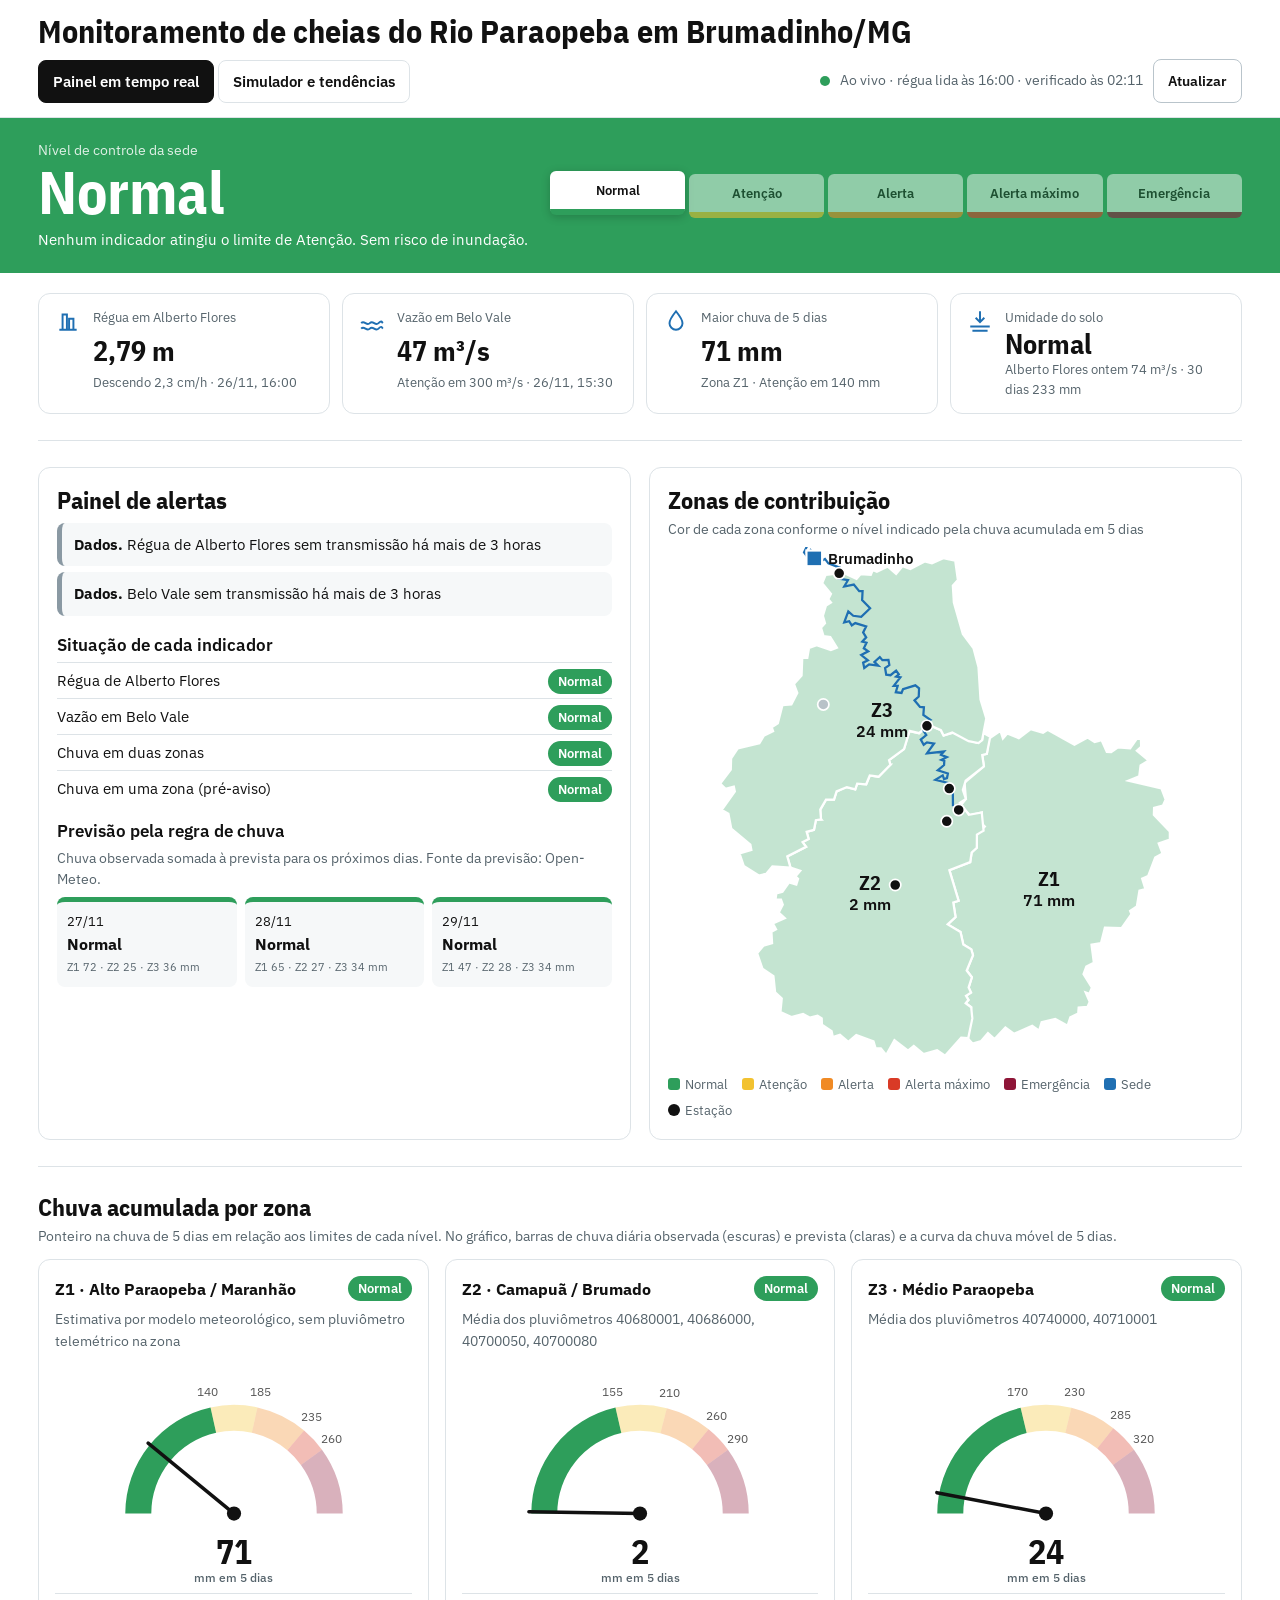
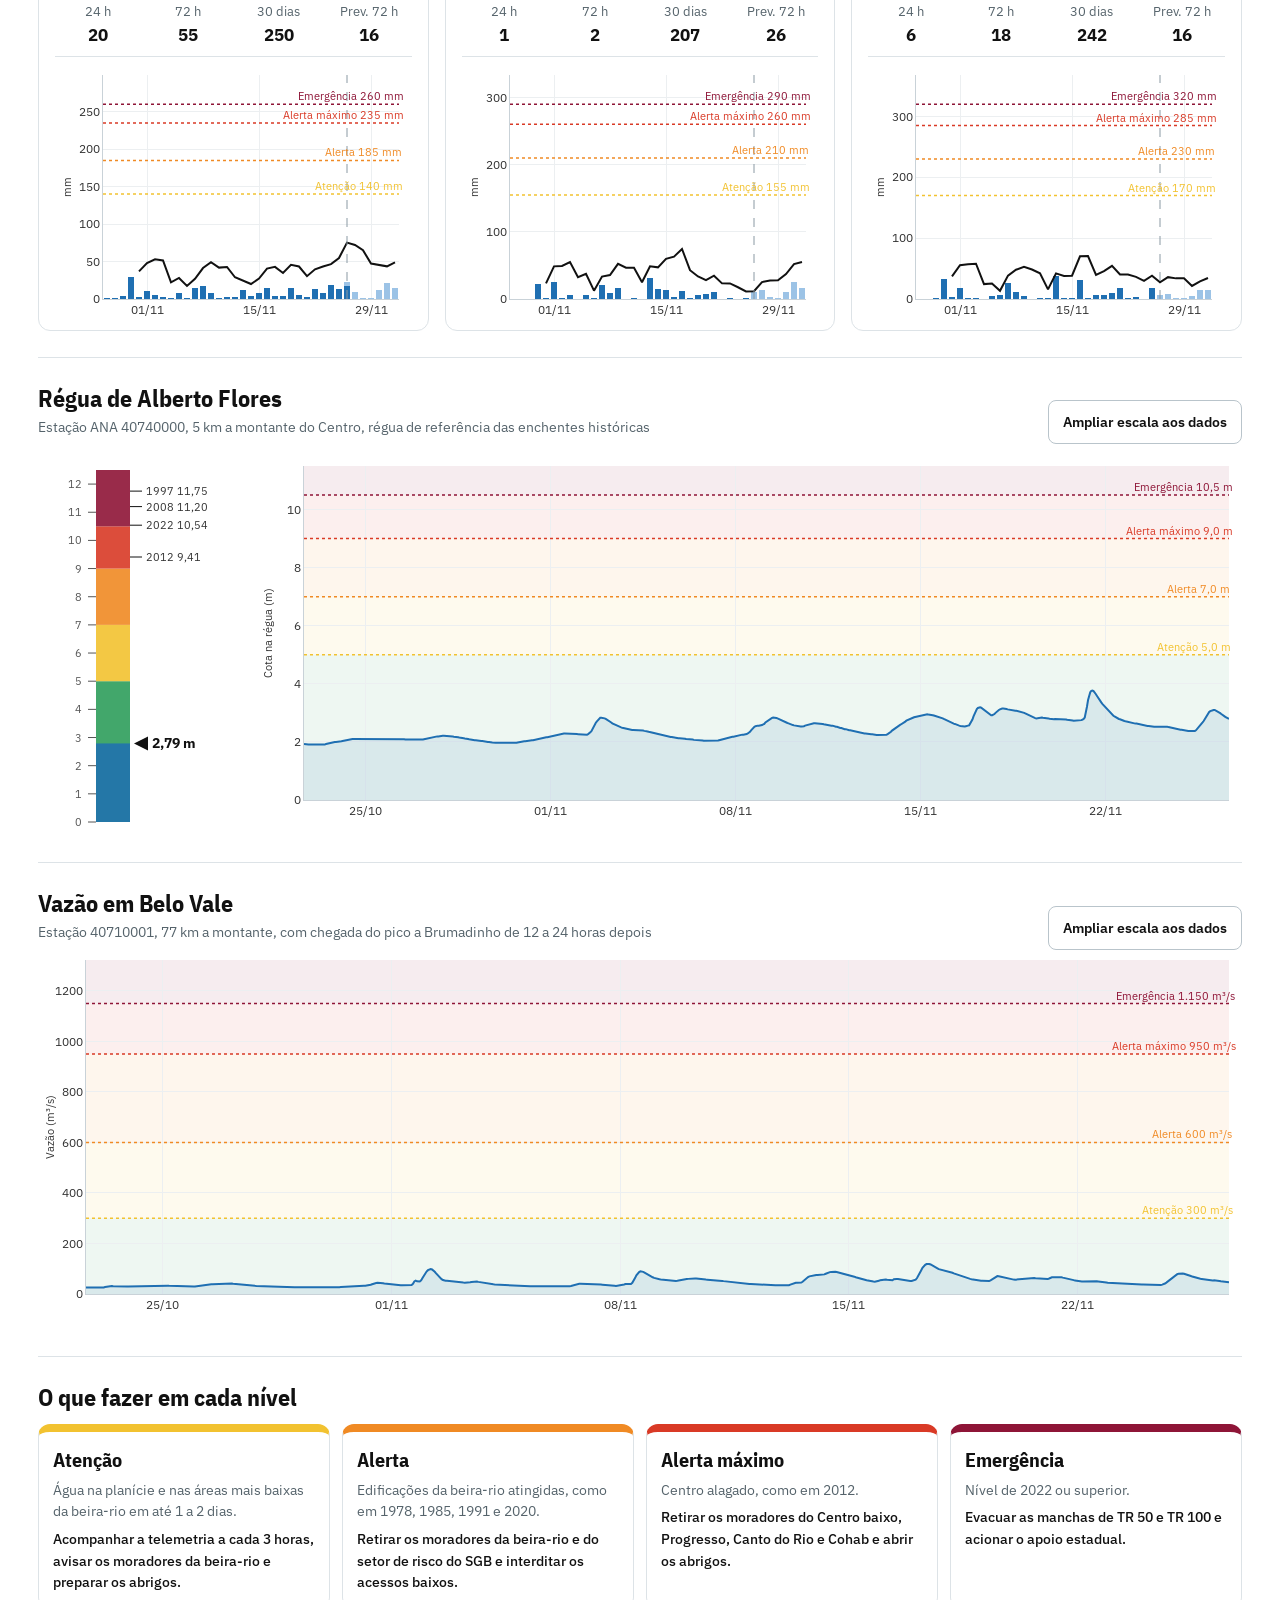
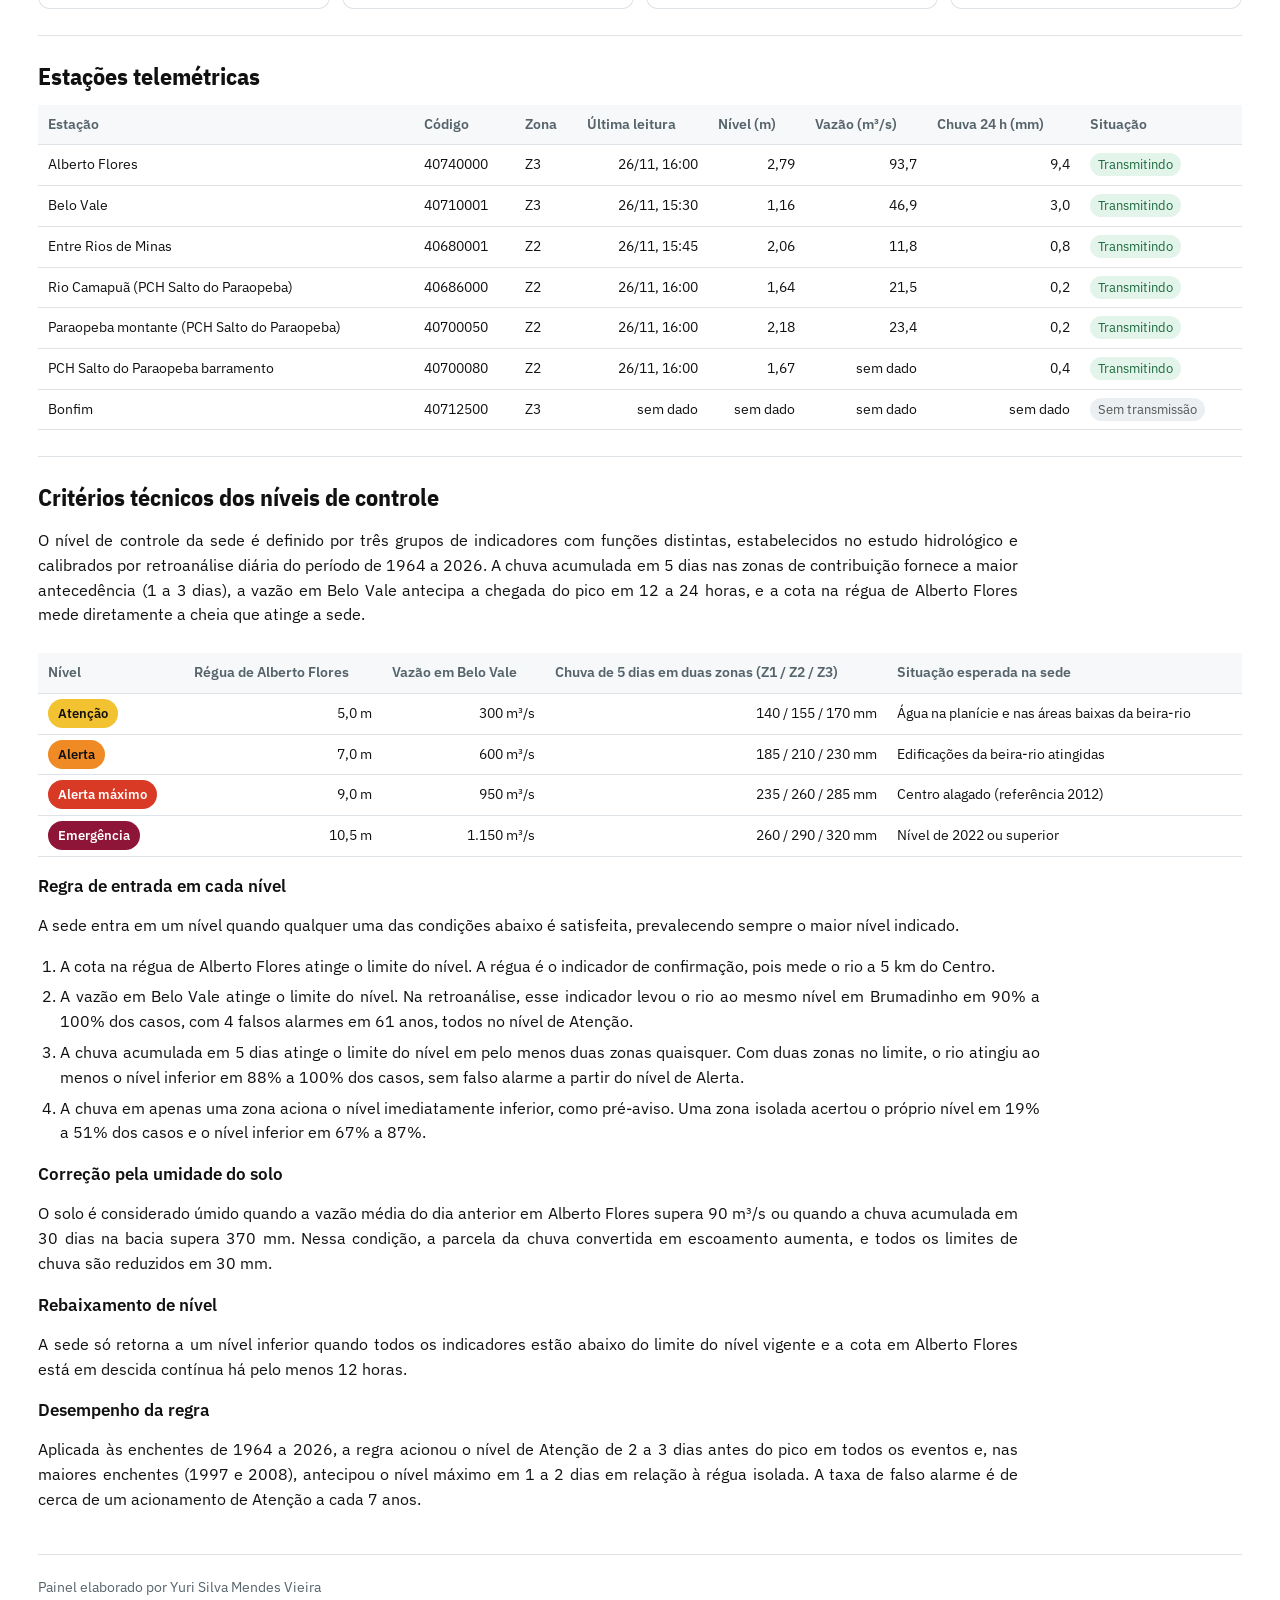
==== commit 2874874a: "Update index.html" ====
--- a/index.html
+++ b/index.html
@@ -8,6 +8,7 @@
 <link href="https://fonts.googleapis.com/css2?family=IBM+Plex+Sans:wght@400;500;600;700&family=IBM+Plex+Sans+Condensed:wght@600;700&display=swap" rel="stylesheet">
 <link rel="stylesheet" href="estilo.css">
 <script src="https://cdn.plot.ly/plotly-2.35.2.min.js"></script>
+<script src="aovivo.js"></script>
 </head>
 <body>
 <header class="top"><div class="wrap hdr">
@@ -130,7 +131,7 @@
  return `<svg viewBox="0 -12 ${W} ${H+12}" class="gauge">${s}</svg>`;}
 function render(d){
  const N=d.niveis_nomes,L=d.limites,n=d.nivel.atual,age=(Date.now()-new Date(d.atualizado+'-03:00').getTime())/36e5;
- document.getElementById('upd').textContent=`Dados de ${dtf(d.atualizado)}`;
+ document.getElementById('upd').textContent=d.ao_vivo?`Ao vivo · régua lida às ${dtf(d.af.t).slice(-5)} · verificado às ${dtf(d.atualizado).slice(-5)}`:`Dados de ${dtf(d.atualizado)} · conectando à telemetria`;
  document.getElementById('dot').className='dot'+(age>1?' old':'');
  const w=document.getElementById('warn');w.hidden=age<=1;w.textContent=age>1?`Os dados têm ${f(age,1)} horas. A rotina de atualização ou a telemetria pode estar fora do ar.`:'';
  const bn=document.getElementById('banner');bn.style.background=HEX[n];bn.style.color=TXT[n];
@@ -190,14 +191,17 @@
  document.getElementById('tbEst').innerHTML=d.estacoes.map(e=>`<tr><td>${esc(e.nome)}</td><td>${esc(e.cod)}</td><td>${esc(e.zona)}</td><td class="n">${e.ultimo?dtf(e.ultimo):'sem dado'}</td><td class="n">${f(e.nivel,2)}</td><td class="n">${f(e.vazao,1)}</td><td class="n">${f(e.chuva24,1)}</td><td><span class="st ${e.ok?'ok':''}">${e.ok?'Transmitindo':'Sem transmissão'}</span></td></tr>`).join('');
  document.getElementById('tbLim').innerHTML=[1,2,3,4].map(i=>`<tr><td>${chip(i,N)}</td><td class="n">${f(L.AF[i-1],1)} m</td><td class="n">${f(L.BV[i-1])} m³/s</td><td class="n">${L.Z1[i-1]} / ${L.Z2[i-1]} / ${L.Z3[i-1]} mm</td><td>${SIT[i]}</td></tr>`).join('');
 }
-async function load(force){
- try{const r=await fetch('data.json?t='+Date.now(),{cache:'no-store'});if(!r.ok)throw new Error(r.status);const d=await r.json();
-  if(force||d.atualizado!==last){last=d.atualizado;D=d;render(d);}}
- catch(e){const w=document.getElementById('warn');w.hidden=false;w.textContent='Não foi possível ler os dados agora. Nova tentativa em 3 minutos.';}
+let BASE=null,busy=false;
+async function load(){
+ if(busy)return;busy=true;
+ try{const r=await fetch('data.json?t='+Date.now(),{cache:'no-store'});if(r.ok){BASE=await r.json();if(!D){D=BASE;render(D);}}}catch(e){}
+ if(!BASE){const w=document.getElementById('warn');w.hidden=false;w.textContent='Não foi possível ler os dados agora. Nova tentativa em 5 minutos.';busy=false;return;}
+ try{D=await AoVivo.atualizar(BASE);render(D);}catch(e){console.error(e);}
+ busy=false;
 }
-document.getElementById('btnUpd').addEventListener('click',()=>load(true));
+document.getElementById('btnUpd').addEventListener('click',()=>load());
 for(const bt of document.querySelectorAll('.fit'))bt.addEventListener('click',()=>{FIT=!FIT;for(const x of document.querySelectorAll('.fit')){x.textContent=FIT?'Mostrar escala dos limites':'Ampliar escala aos dados';x.setAttribute('aria-pressed',FIT)}if(D)render(D);});
-load(true);setInterval(()=>load(false),3*60*1000);
+load();setInterval(load,5*60*1000);
 }
 </script>
 </body>
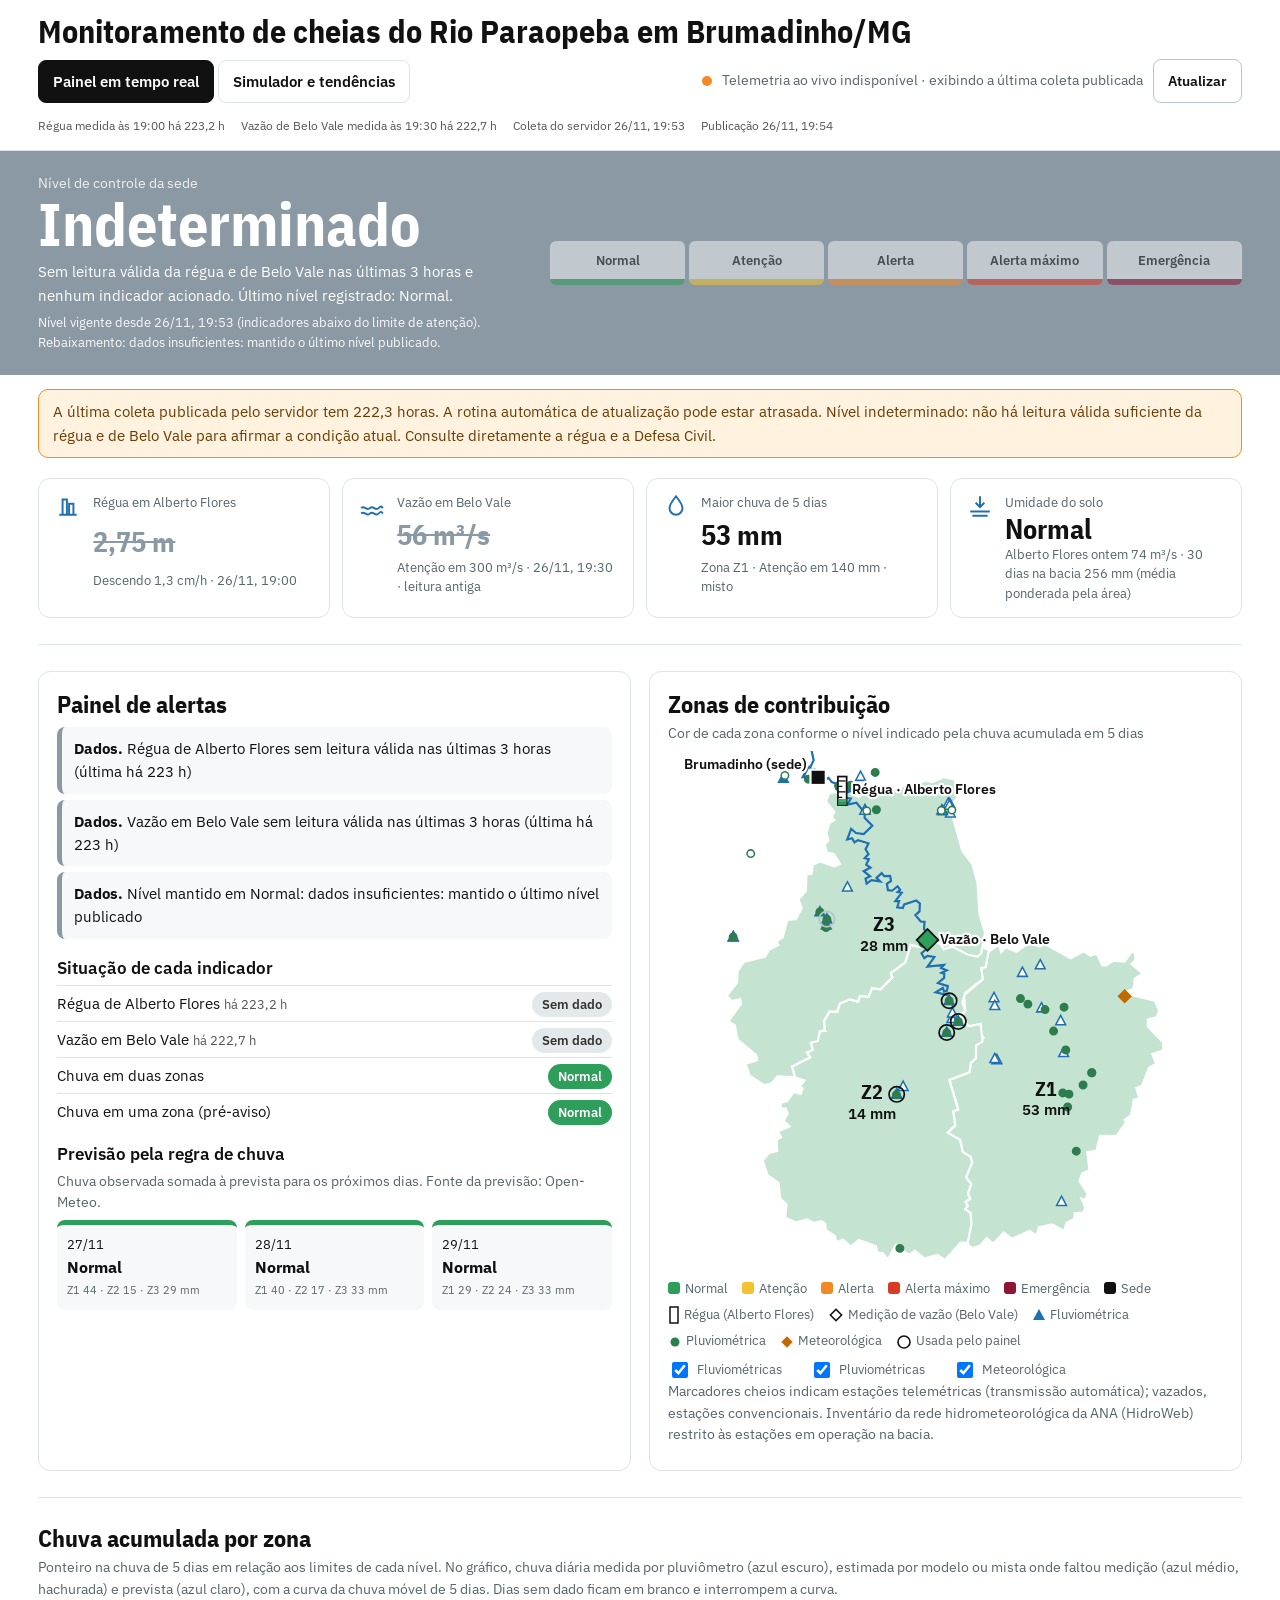
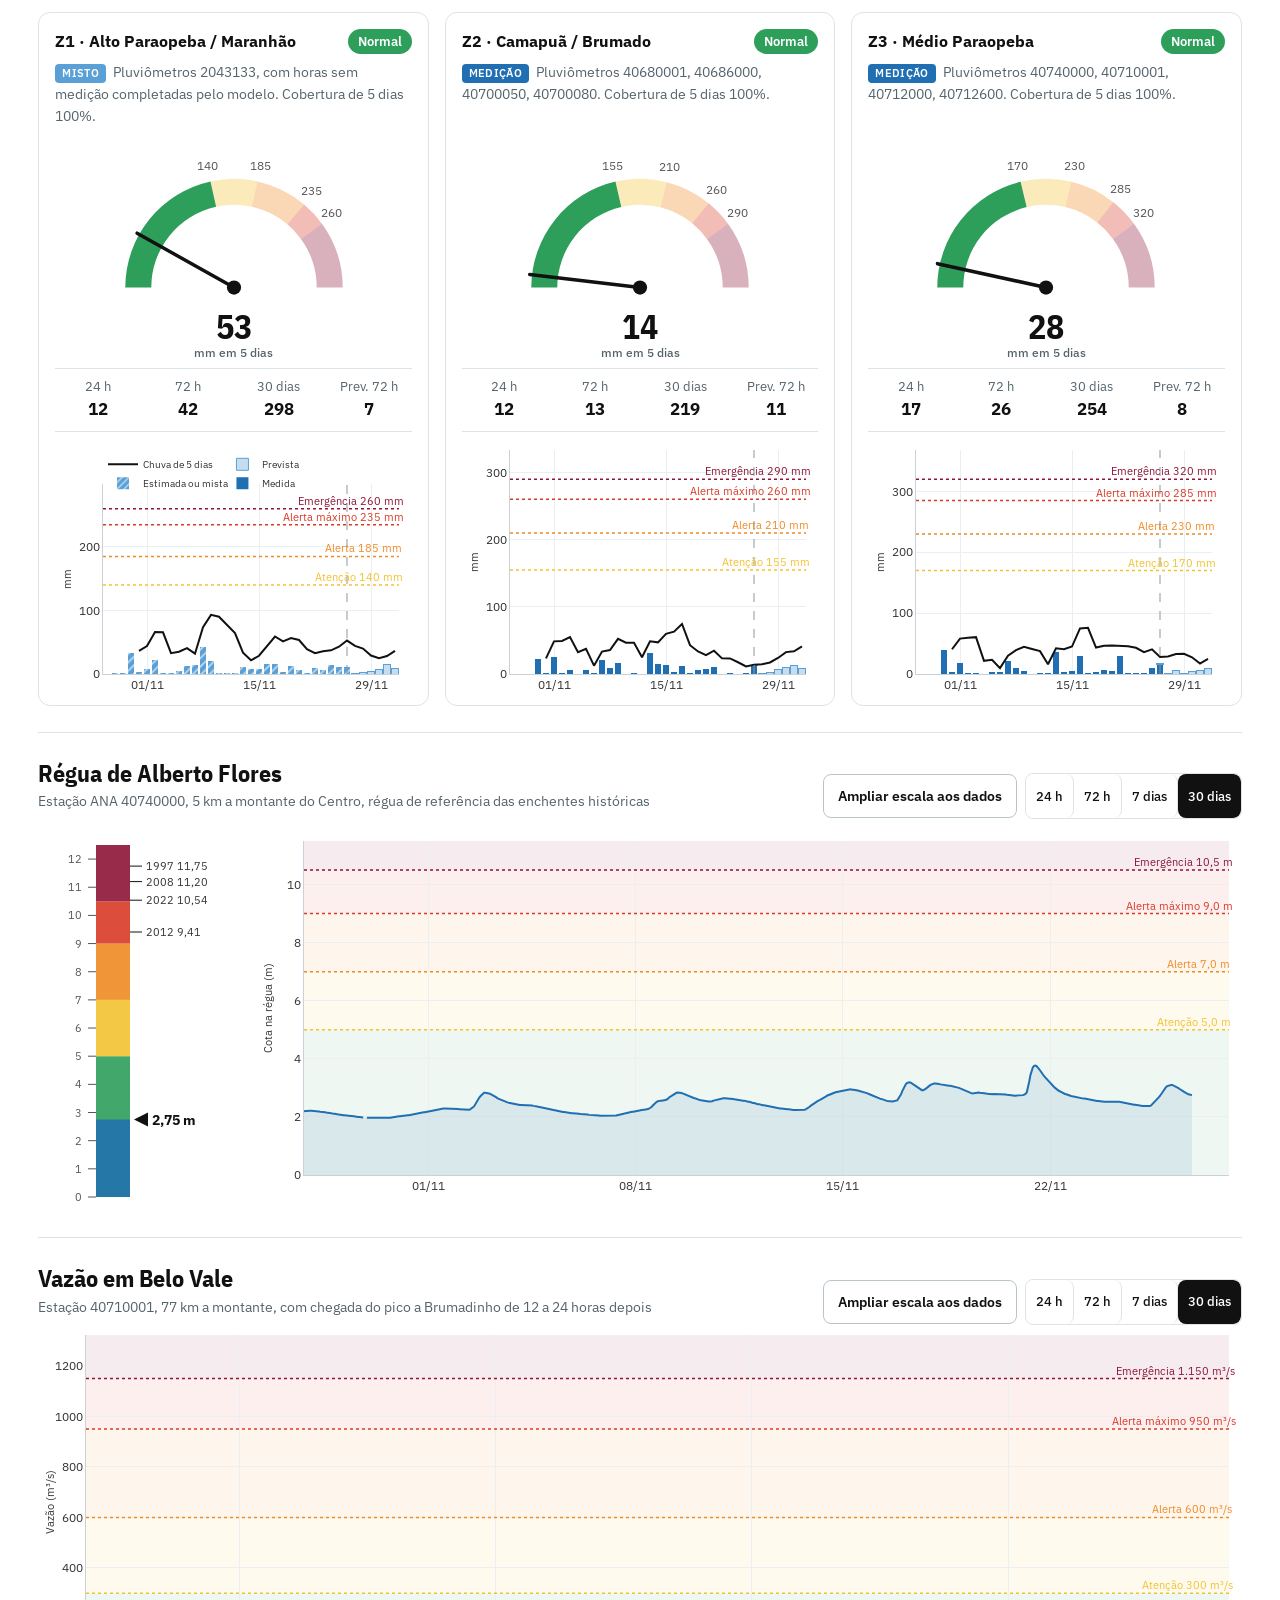
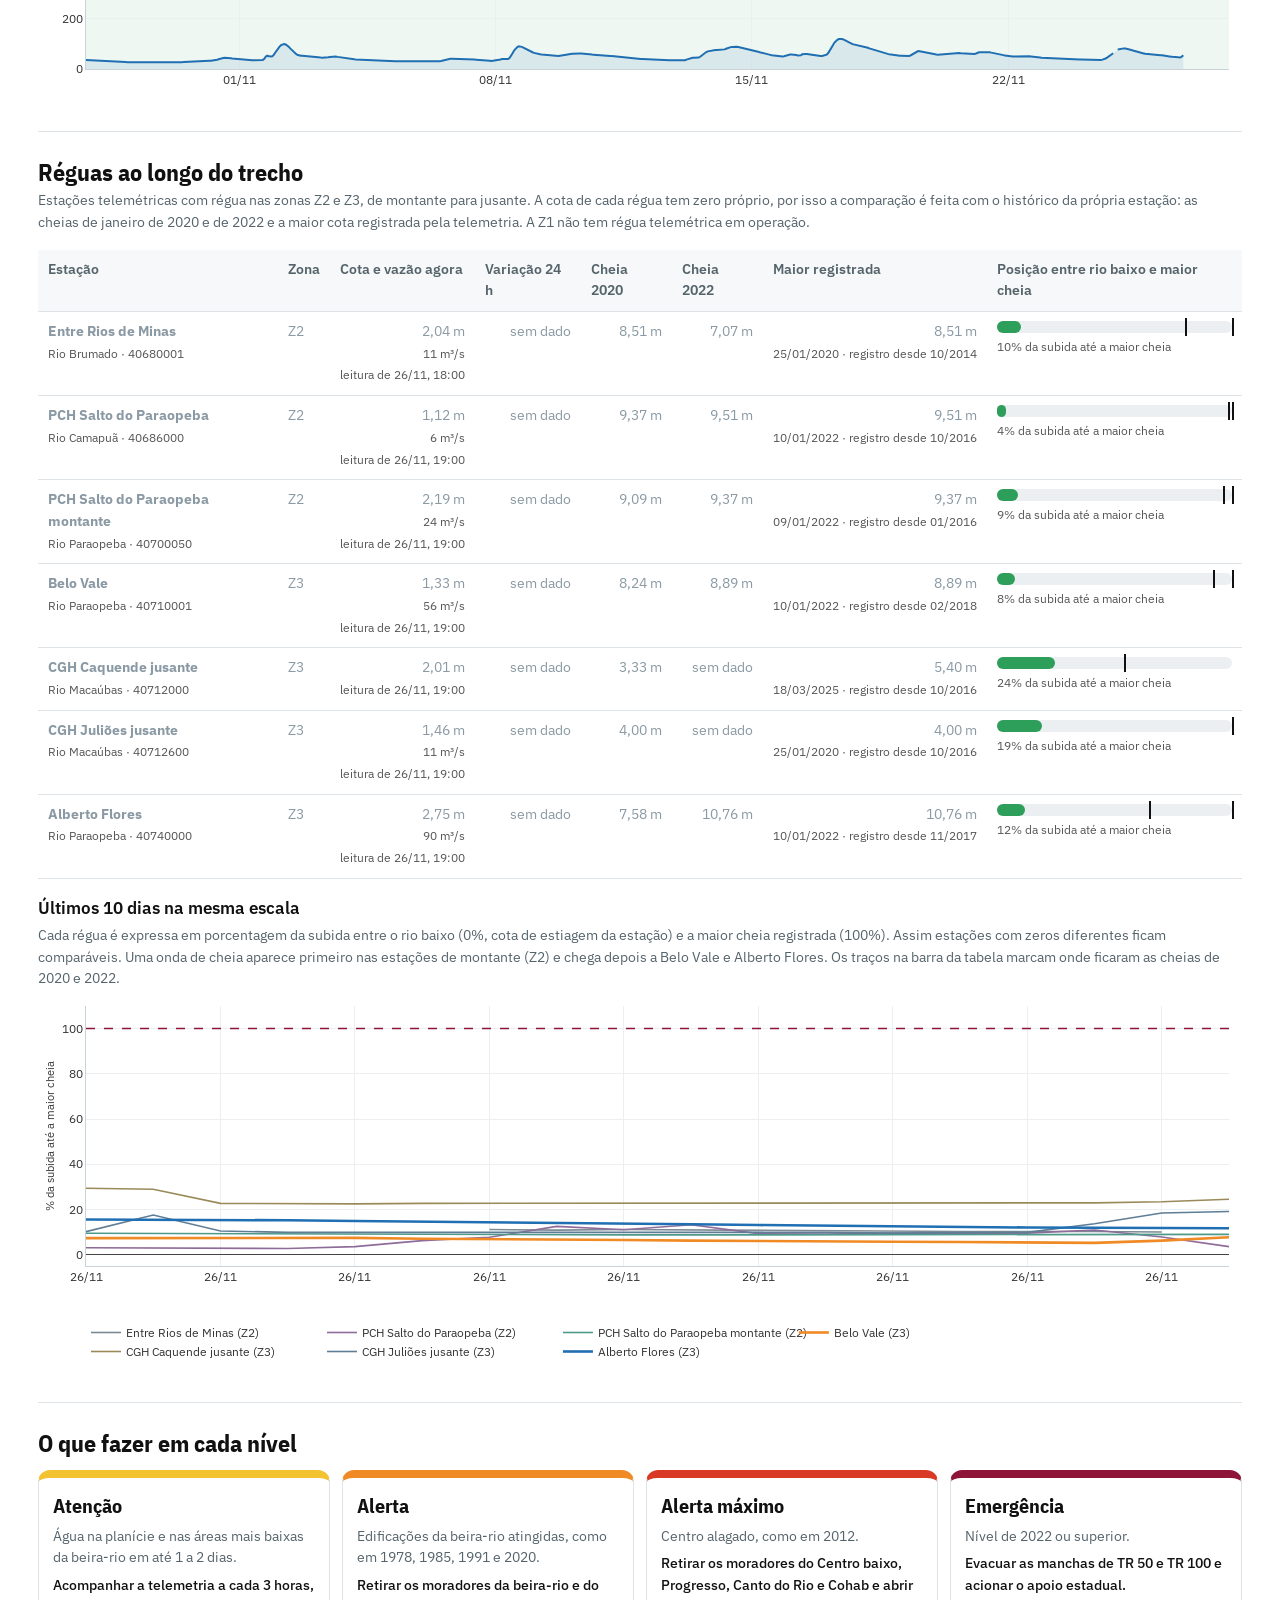
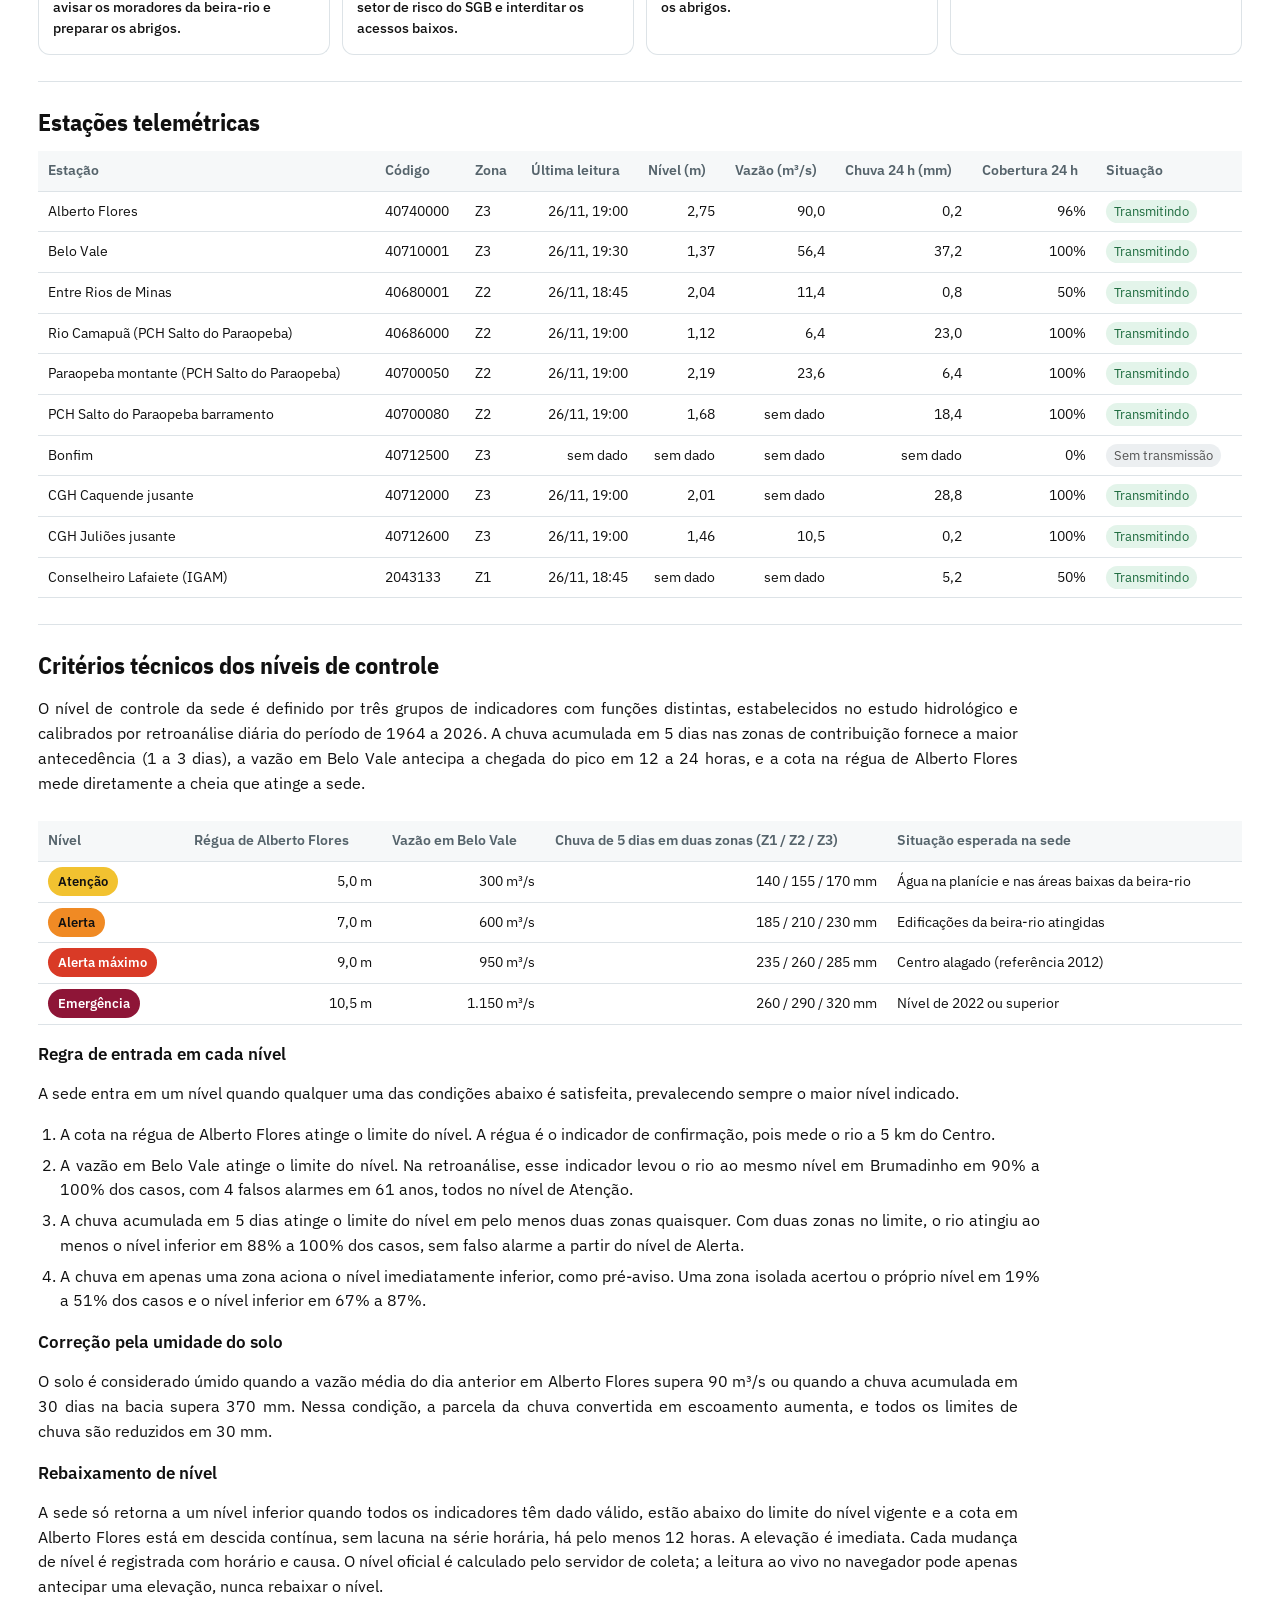
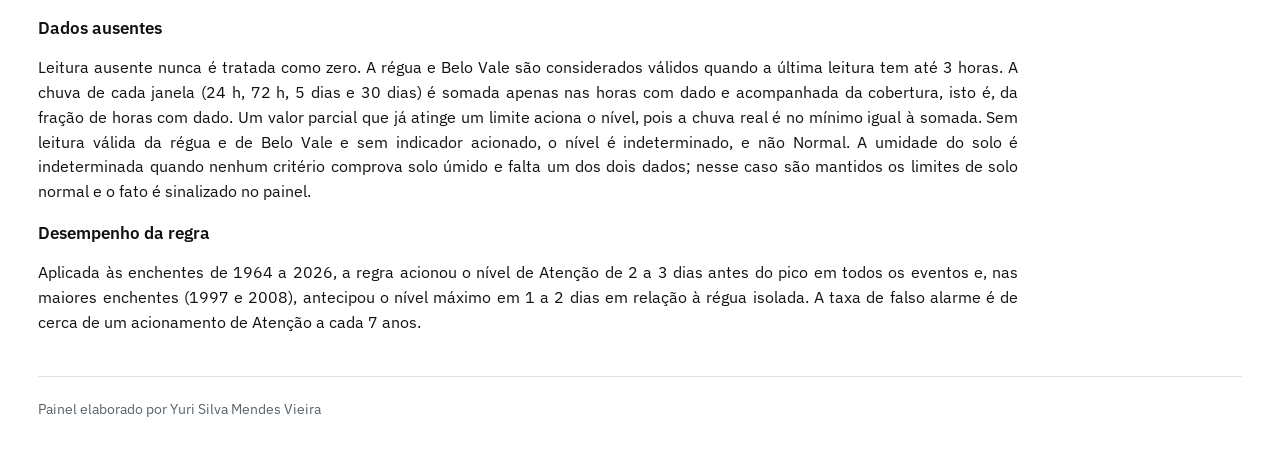
==== commit b35f0f3f: "Update index.html" ====
--- a/index.html
+++ b/index.html
@@ -8,6 +8,7 @@
 <link href="https://fonts.googleapis.com/css2?family=IBM+Plex+Sans:wght@400;500;600;700&family=IBM+Plex+Sans+Condensed:wght@600;700&display=swap" rel="stylesheet">
 <link rel="stylesheet" href="estilo.css">
 <script src="https://cdn.plot.ly/plotly-2.35.2.min.js"></script>
+<script src="motor.js"></script>
 <script src="aovivo.js"></script>
 </head>
 <body>
@@ -15,11 +16,12 @@
  <h1>Monitoramento de cheias do Rio Paraopeba em Brumadinho/MG</h1>
  <nav class="tabs"><a class="on" href="index.html">Painel em tempo real</a><a href="simulador.html">Simulador e tendências</a></nav>
  <div class="upd"><span class="dot" id="dot"></span><span id="upd">Carregando dados</span><button id="btnUpd" type="button">Atualizar</button></div>
+ <div class="tempos" id="tempos"></div>
 </div></header>
 
 <section class="banner" id="banner">
  <div class="wrap">
-  <div class="bn-l"><div class="bn-k">Nível de controle da sede</div><div class="bn-v" id="bnV">...</div><div class="bn-t" id="bnT"></div></div>
+  <div class="bn-l"><div class="bn-k">Nível de controle da sede</div><div class="bn-v" id="bnV">...</div><div class="bn-t" id="bnT"></div><div class="bn-s" id="bnS"></div></div>
   <ol class="steps" id="steps"><li>Normal</li><li>Atenção</li><li>Alerta</li><li>Alerta máximo</li><li>Emergência</li></ol>
  </div>
 </section>
@@ -49,23 +51,34 @@
   <p class="note">Cor de cada zona conforme o nível indicado pela chuva acumulada em 5 dias</p>
   <svg class="map" id="map" role="img" aria-label="Mapa das zonas de chuva"></svg>
   <div class="leg" id="leg"></div>
+  <div class="leg lay" id="lay"><label><input type="checkbox" data-l="F" checked>Fluviométricas</label><label><input type="checkbox" data-l="P" checked>Pluviométricas</label><label><input type="checkbox" data-l="M" checked>Meteorológica</label></div>
+  <p class="note">Marcadores cheios indicam estações telemétricas (transmissão automática); vazados, estações convencionais. Inventário da rede hidrometeorológica da ANA (HidroWeb) restrito às estações em operação na bacia.</p>
  </div>
 </section>
 
 <section>
  <h2>Chuva acumulada por zona</h2>
- <p class="note">Ponteiro na chuva de 5 dias em relação aos limites de cada nível. No gráfico, barras de chuva diária observada (escuras) e prevista (claras) e a curva da chuva móvel de 5 dias.</p>
+ <p class="note">Ponteiro na chuva de 5 dias em relação aos limites de cada nível. No gráfico, chuva diária medida por pluviômetro (azul escuro), estimada por modelo ou mista onde faltou medição (azul médio, hachurada) e prevista (azul claro), com a curva da chuva móvel de 5 dias. Dias sem dado ficam em branco e interrompem a curva.</p>
  <div class="zones" id="zones"></div>
 </section>
 
 <section>
- <div class="hd"><div><h2>Régua de Alberto Flores</h2><p class="note">Estação ANA 40740000, 5 km a montante do Centro, régua de referência das enchentes históricas</p></div><button type="button" class="fit" aria-pressed="false">Ampliar escala aos dados</button></div>
+ <div class="hd"><div><h2>Régua de Alberto Flores</h2><p class="note">Estação ANA 40740000, 5 km a montante do Centro, régua de referência das enchentes históricas</p></div><div class="zbt"><button type="button" class="fit" aria-pressed="false">Ampliar escala aos dados</button><span class="zoom"><button type="button" data-z="24">24 h</button><button type="button" data-z="72">72 h</button><button type="button" data-z="168">7 dias</button><button type="button" data-z="720" class="on">30 dias</button></span></div></div>
  <div class="two"><svg class="regua" id="regua" role="img" aria-label="Régua com níveis de controle"></svg><div class="fig tall" id="gAF"></div></div>
 </section>
 
 <section>
- <div class="hd"><div><h2>Vazão em Belo Vale</h2><p class="note">Estação 40710001, 77 km a montante, com chegada do pico a Brumadinho de 12 a 24 horas depois</p></div><button type="button" class="fit" aria-pressed="false">Ampliar escala aos dados</button></div>
+ <div class="hd"><div><h2>Vazão em Belo Vale</h2><p class="note">Estação 40710001, 77 km a montante, com chegada do pico a Brumadinho de 12 a 24 horas depois</p></div><div class="zbt"><button type="button" class="fit" aria-pressed="false">Ampliar escala aos dados</button><span class="zoom"><button type="button" data-z="24">24 h</button><button type="button" data-z="72">72 h</button><button type="button" data-z="168">7 dias</button><button type="button" data-z="720" class="on">30 dias</button></span></div></div>
  <div class="fig tall" id="gBV"></div>
+</section>
+
+<section>
+ <h2>Réguas ao longo do trecho</h2>
+ <p class="note">Estações telemétricas com régua nas zonas Z2 e Z3, de montante para jusante. A cota de cada régua tem zero próprio, por isso a comparação é feita com o histórico da própria estação: as cheias de janeiro de 2020 e de 2022 e a maior cota registrada pela telemetria. A Z1 não tem régua telemétrica em operação.</p>
+ <div class="scroll"><table class="rg"><thead><tr><th>Estação</th><th>Zona</th><th>Cota e vazão agora</th><th>Variação 24 h</th><th>Cheia 2020</th><th>Cheia 2022</th><th>Maior registrada</th><th>Posição entre rio baixo e maior cheia</th></tr></thead><tbody id="tbRg"></tbody></table></div>
+ <h3>Últimos 10 dias na mesma escala</h3>
+ <p class="note">Cada régua é expressa em porcentagem da subida entre o rio baixo (0%, cota de estiagem da estação) e a maior cheia registrada (100%). Assim estações com zeros diferentes ficam comparáveis. Uma onda de cheia aparece primeiro nas estações de montante (Z2) e chega depois a Belo Vale e Alberto Flores. Os traços na barra da tabela marcam onde ficaram as cheias de 2020 e 2022.</p>
+ <div class="fig tall" id="gRg"></div>
 </section>
 
 <section>
@@ -80,7 +93,7 @@
 
 <section>
  <h2>Estações telemétricas</h2>
- <div class="scroll"><table class="stack"><thead><tr><th>Estação</th><th>Código</th><th>Zona</th><th>Última leitura</th><th>Nível (m)</th><th>Vazão (m³/s)</th><th>Chuva 24 h (mm)</th><th>Situação</th></tr></thead><tbody id="tbEst"></tbody></table></div>
+ <div class="scroll"><table class="stack"><thead><tr><th>Estação</th><th>Código</th><th>Zona</th><th>Última leitura</th><th>Nível (m)</th><th>Vazão (m³/s)</th><th>Chuva 24 h (mm)</th><th>Cobertura 24 h</th><th>Situação</th></tr></thead><tbody id="tbEst"></tbody></table></div>
 </section>
 
 <section class="crit">
@@ -98,7 +111,9 @@
  <h3>Correção pela umidade do solo</h3>
  <p>O solo é considerado úmido quando a vazão média do dia anterior em Alberto Flores supera 90 m³/s ou quando a chuva acumulada em 30 dias na bacia supera 370 mm. Nessa condição, a parcela da chuva convertida em escoamento aumenta, e todos os limites de chuva são reduzidos em 30 mm.</p>
  <h3>Rebaixamento de nível</h3>
- <p>A sede só retorna a um nível inferior quando todos os indicadores estão abaixo do limite do nível vigente e a cota em Alberto Flores está em descida contínua há pelo menos 12 horas.</p>
+ <p>A sede só retorna a um nível inferior quando todos os indicadores têm dado válido, estão abaixo do limite do nível vigente e a cota em Alberto Flores está em descida contínua, sem lacuna na série horária, há pelo menos 12 horas. A elevação é imediata. Cada mudança de nível é registrada com horário e causa. O nível oficial é calculado pelo servidor de coleta; a leitura ao vivo no navegador pode apenas antecipar uma elevação, nunca rebaixar o nível.</p>
+ <h3>Dados ausentes</h3>
+ <p>Leitura ausente nunca é tratada como zero. A régua e Belo Vale são considerados válidos quando a última leitura tem até 3 horas. A chuva de cada janela (24 h, 72 h, 5 dias e 30 dias) é somada apenas nas horas com dado e acompanhada da cobertura, isto é, da fração de horas com dado. Um valor parcial que já atinge um limite aciona o nível, pois a chuva real é no mínimo igual à somada. Sem leitura válida da régua e de Belo Vale e sem indicador acionado, o nível é indeterminado, e não Normal. A umidade do solo é indeterminada quando nenhum critério comprova solo úmido e falta um dos dois dados; nesse caso são mantidos os limites de solo normal e o fato é sinalizado no painel.</p>
  <h3>Desempenho da regra</h3>
  <p>Aplicada às enchentes de 1964 a 2026, a regra acionou o nível de Atenção de 2 a 3 dias antes do pico em todos os eventos e, nas maiores enchentes (1997 e 2008), antecipou o nível máximo em 1 a 2 dias em relação à régua isolada. A taxa de falso alarme é de cerca de um acionamento de Atenção a cada 7 anos.</p>
 </section>
@@ -107,6 +122,7 @@
 
 <script>
 {
+const INV=[["40338000",305.6,223.0,"Ribeirão Da Passagem","F",0,"IGAM-MG"],["40338100",286.9,171.9,"Bairro Pires E Congonhas","F",0,"IGAM-MG"],["40338150",270.6,178.8,"Córrego Mãe D'Água","F",0,"IGAM-MG"],["40537000",306.4,388.5,"Rio Paraopeba(Mont. Cristiano Otoni)","F",0,"IGAM-MG"],["40549998",247.2,258.7,"São Brás Do Suaçuí Montante","F",0,"ANA"],["40579500",308.3,252.2,"Conselheiro Lafaiete","F",0,"IGAM-MG"],["40579990",244.6,202.0,"Córrego Maria José","F",0,"IGAM-MG"],["40579995",288.1,211.3,"Congonhas Linigrafo","F",0,"ANA"],["40580100",245.3,209.2,"Rio Maranhão (Prox.Foz Rio Parãopeba)","F",0,"IGAM-MG"],["40678000",161.4,283.2,"Entre Rios De Minas","F",0,"IGAM-MG"],["40680000",155.5,290.3,"Entre Rios De Minas","F",0,"ANA"],["40680001",155.5,290.3,"Entre Rios De Minas","F",1,"IGAM-MG"],["40684000",206.0,221.0,"Jeceaba","F",0,"IGAM-MG"],["40686000",201.3,233.7,"Pch Salto Do Paraopeba Rio Camapuã","F",1,"AMBAR"],["40700050",211.9,223.6,"Pch Salto Do Paraopeba Montante","F",1,"AMBAR"],["40700080",203.5,204.6,"Pch Salto Do Paraopeba Barramento","F",1,"AMBAR"],["40701000",206.5,215.9,"Jeceaba","F",0,"IGAM-MG"],["40701500",183.7,149.0,"Belo Vale (Igam)","F",0,"IGAM-MG"],["40710000",183.7,148.9,"Belo Vale","F",0,"ANA"],["40710001",183.7,148.9,"Belo Vale","F",1,"IGAM-MG"],["40712000",91.0,135.4,"Cgh Caquende Jusante","F",1,"MACAÚBAS"],["40712500",91.6,129.9,"Bonfim","F",1,"IGAM-MG"],["40712600",85.2,123.4,"Cgh Juliões Jusante","F",1,"MF PROJETOS"],["40713000",110.4,100.7,"Alto Rio Doce","F",0,"IGAM-MG"],["40718500",204.1,24.3,"Mãe D\"Água Montante Captação","F",0,"RETIRO CHALÉ"],["40718800",204.6,33.0,"Valente","F",0,"RETIRO CHALÉ"],["40718900",202.7,24.0,"Mãe D'Água Jusante","F",0,"RETIRO CHALÉ"],["40719000",197.6,30.8,"Entrada Do Lago Sul","F",0,"RETIRO CHALÉ"],["40719500",196.8,30.1,"Entrada Do Lago Norte","F",0,"RETIRO CHALÉ"],["40719800",203.8,25.8,"Biquinha","F",0,"RETIRO CHALÉ"],["40720001",126.7,30.2,"Córrego Lagoa Grande","F",0,"VALE"],["40720003",126.3,30.3,"Melo Franco (Igam)","F",0,"IGAM-MG"],["40740000",105.7,13.4,"Alberto Flores","F",1,"ANA"],["40740050",107.1,10.4,"Linha Férrea Montante","F",0,"VALE"],["40740057",109.5,9.6,"Ribeirão Casa Branca Montante Da Etaf-01","F",0,"VALE"],["40740060",108.2,9.5,"Ribeirão Casa Branca","F",0,"VALE"],["40740063",107.9,9.2,"Brumadinho","F",0,"IGAM-MG"],["40740064",122.4,-0.6,"Ribeirão Do Ferro","F",0,"VALE"],["40740065",106.5,8.6,"Confluência Com O Ribeirão Ferro-Carvão","F",0,"VALE"],["40740066",105.6,8.1,"Carvão","F",0,"VALE"],["40740070",104.7,7.6,"Jusante Do Ferro","F",0,"VALE"],["40740400",83.0,-1.1,"Rio Paraopeba (Brumadinho)","F",0,"VALE"],["40740500",76.1,-4.7,"Captação Copasa - Brumadinho Montante","F",0,"VALE"],["40755000",5.8,146.3,"Crucilandia","F",1,"IGAM-MG"],["40755010",6.0,146.1,"Crucilândia","F",0,"IGAM-MG"],["40760000",73.5,-3.3,"Brumadinho","F",0,"IGAM-MG"],["40760100",73.8,-3.4,"Rio Manso","F",0,"VALE"],["40770100",51.8,1.2,"Barragem Rio Manso","F",1,"COPASA-MG"],["40797500",245.3,257.7,"São João Del Rei","F",0,"IGAM-MG"],["40850100",75.2,-4.4,"Captação Copasa - Brumadinho","F",0,"IGAM-MG"],["2043005",334.1,270.5,"Conselheiro Lafaiete","P",0,"ANA"],["2043013",291.3,212.7,"Congonhas - Linigrafo","P",1,"ANA"],["2043052",364.2,200.4,"Ouro Branco (Acominas)","M",1,"INMET"],["2043075",203.5,204.6,"Pch Salto Do Paraopeba Barramento","P",1,"AMBAR"],["2043089",211.9,223.6,"Pch Salto Do Paraopeba Montante","P",1,"AMBAR"],["2043090",201.3,234.0,"Pch Salto Do Paraopeba Rio Camapuã","P",1,"AMBAR"],["2043099",275.6,207.7,"Congonhas_Alto Do Cruzeiro","P",1,"CEMADEN"],["2043100",268.8,202.6,"Congonhas_Dom Oscar","P",1,"CEMADEN"],["2043101",308.7,210.5,"Congonhas_Lobo Leite","P",1,"CEMADEN"],["2043102",299.1,232.4,"Congonhas_Joaquim Murtinho","P",1,"CEMADEN"],["2043103",313.2,290.1,"Conselheiro Lafaiete_Centro","P",1,"CEMADEN"],["2043104",310.3,249.7,"Conselheiro Lafaiete_Gagé","P",1,"CEMADEN"],["2043105",307.5,289.0,"Conselheiro Lafaiete_São Sebastião","P",1,"CEMADEN"],["2043106",326.1,281.7,"Conselheiro Lafaiete_Belavinha","P",1,"CEMADEN"],["2043107",319.9,342.3,"Conselheiro Lafaiete_Buarque De Macedo","P",1,"CEMADEN"],["2043108",312.0,301.9,"Conselheiro Lafaiete_Santa Matilde","P",1,"CEMADEN"],["2043131",206.0,30.1,"Estaçao Pluviométrica Da Serra","P",0,"RETIRO CHALÉ"],["2043132",196.3,30.5,"Estação Pluviométrica Lago Norte","P",0,"RETIRO CHALÉ"],["2043133",334.1,270.5,"Conselheiro Lafaiete","P",1,"IGAM-MG"],["2044007",155.3,290.7,"Entre Rios De Minas","P",1,"ANA"],["2044008",128.1,30.8,"Melo Franco","P",0,"ANA"],["2044033",183.7,148.9,"Belo Vale","P",1,"ANA"],["2044065",90.8,137.6,"Cgh Caquende Jusante","P",1,"MACAÚBAS"],["2044068",21.9,69.9,"Rio Manso / Elrm","P",0,"COPASA-MG"],["2044070",53.2,-1.6,"Bh - Eta Rio Manso (Brumadinho)","P",0,"COPASA-MG"],["2044079",158.4,431.3,"Lagoa Dourada","P",1,"IGAM-MG"],["2044080",91.6,129.9,"Bonfim","P",1,"IGAM-MG"],["2044081",5.8,146.3,"Crucilandia","P",1,"IGAM-MG"],["2044085",179.6,152.1,"Belo Vale_Belo Vale","P",1,"CEMADEN"],["2044088",83.6,0.1,"Brumadinho_Centro1","P",1,"CEMADEN"],["2044089",74.6,1.8,"Brumadinho_Progresso","P",1,"CEMADEN"],["2044091",182.9,12.4,"Brumadinho_Rua Prefeito Maciel","P",1,"CEMADEN"],["2044092",135.8,-4.4,"Brumadinho_Córrego Feijão","P",1,"CEMADEN"],["2044093",113.4,7.4,"Brumadinho_Alberto Flores","P",1,"CEMADEN"],["2044094",84.7,-0.5,"Brumadinho_Centro2","P",1,"CEMADEN"],["2044095",136.9,29.8,"Brumadinho_Aranha","P",1,"CEMADEN"],["2044102",102.3,7.9,"Alberto Flores","P",1,"ANA"],["2044103",85.2,123.4,"Cgh Juliões Jusante","P",1,"MF PROJETOS"]];
 const GEO={"W":400,"H":442,"zonas":{"Z1":"M290.9,152.4 L314.7,165.7 L326.5,159.3 L332.7,163.3 L338.8,161.6 L343.5,172.0 L347.4,172.3 L353.4,168.0 L364.2,168.9 L370.1,160.4 L373.8,160.4 L374.0,167.5 L370.2,171.0 L380.8,179.7 L373.5,184.1 L372.3,193.8 L362.7,197.6 L392.0,204.5 L395.8,214.4 L393.3,219.8 L385.5,221.8 L385.3,228.0 L399.5,242.8 L399.5,250.0 L389.6,253.4 L393.0,262.3 L386.5,265.9 L380.2,282.4 L374.9,284.7 L377.8,294.0 L372.5,295.4 L370.2,309.4 L364.2,313.4 L365.4,316.1 L356.6,328.6 L341.8,328.2 L338.3,342.0 L329.9,343.3 L332.0,359.5 L325.3,362.7 L322.8,369.5 L330.3,381.4 L328.0,387.0 L324.7,385.8 L328.3,394.1 L326.4,398.5 L318.5,399.2 L318.1,404.4 L311.1,407.9 L308.7,415.3 L297.7,409.4 L285.6,412.2 L283.4,419.7 L277.2,415.4 L261.2,422.5 L253.4,416.8 L243.8,427.2 L237.9,421.8 L231.9,428.9 L224.2,431.1 L220.1,426.6 L223.0,398.9 L218.1,395.3 L220.6,392.3 L218.4,388.7 L222.8,385.9 L220.7,381.4 L223.6,372.3 L219.0,366.3 L224.6,352.7 L223.1,347.5 L216.0,343.2 L213.5,332.0 L202.1,325.3 L209.1,318.7 L207.1,305.8 L211.8,304.3 L203.6,277.1 L222.1,270.0 L223.4,261.4 L228.0,257.3 L228.1,245.5 L235.1,238.4 L231.4,234.9 L232.4,225.9 L221.9,228.4 L213.8,219.5 L218.3,213.9 L217.1,199.4 L234.3,184.9 L232.8,174.8 L236.9,173.7 L238.9,160.2 L249.0,153.3 L251.2,160.2 L255.0,155.7 L265.3,159.8 L275.9,151.8 L286.8,155.1 L290.9,152.4 ZM311.4,162.4 L311.6,162.2 L311.6,162.4 L311.4,162.4 Z","Z2":"M184.7,148.0 L176.7,155.4 L168.0,153.7 L163.3,169.5 L150.0,179.3 L151.2,183.4 L140.7,194.1 L132.9,193.0 L129.7,200.8 L121.7,200.3 L120.0,205.4 L112.5,203.3 L103.4,207.1 L101.1,214.5 L94.0,214.4 L88.9,223.3 L89.6,232.0 L85.0,232.7 L83.3,241.4 L76.8,243.1 L78.6,249.4 L73.2,252.2 L76.3,256.4 L59.6,264.9 L62.4,274.8 L71.1,277.7 L66.8,282.7 L69.2,284.8 L67.6,289.9 L61.2,288.0 L55.3,296.4 L49.9,297.7 L49.1,303.4 L54.0,303.4 L55.6,307.8 L52.0,314.7 L57.4,319.7 L46.7,324.4 L49.6,329.6 L45.5,331.8 L46.1,342.0 L38.4,344.2 L32.8,350.9 L37.5,364.6 L47.3,371.3 L48.8,385.6 L54.7,391.1 L53.5,403.2 L63.3,407.6 L73.6,404.8 L79.8,408.2 L86.5,406.5 L90.2,408.8 L90.4,414.5 L99.0,420.1 L100.1,425.5 L106.4,423.3 L113.8,429.6 L120.9,423.7 L136.2,429.3 L138.0,435.2 L142.7,435.5 L147.5,441.3 L154.8,428.1 L166.9,437.5 L172.0,433.3 L180.7,440.5 L192.7,437.2 L199.8,441.9 L214.1,426.0 L220.4,426.3 L224.0,408.8 L223.0,398.9 L218.1,395.3 L220.6,392.3 L218.4,388.7 L222.8,385.9 L220.7,381.4 L223.6,372.3 L219.0,366.3 L224.6,352.7 L223.1,347.5 L216.0,343.2 L213.5,332.0 L202.1,325.3 L209.1,318.7 L207.1,305.8 L211.8,304.3 L203.6,277.1 L222.1,270.0 L223.4,261.4 L228.0,257.3 L228.1,245.5 L234.0,242.0 L232.4,225.9 L220.9,228.0 L213.0,217.2 L218.3,213.9 L215.6,205.9 L218.1,197.6 L234.3,184.9 L232.8,174.8 L236.9,173.7 L239.9,158.6 L233.6,155.0 L232.7,161.5 L227.7,164.0 L207.3,155.0 L198.5,157.5 L196.1,152.8 L184.7,148.0 Z","Z3":"M89.6,232.0 L89.8,232.2 L89.6,232.2 L89.6,232.0 ZM151.3,183.4 L151.2,183.5 L151.2,183.4 L151.3,183.4 ZM63.2,129.9 L68.5,119.6 L65.5,111.7 L72.3,104.2 L72.9,88.6 L77.4,88.6 L78.9,79.8 L85.7,77.2 L98.3,81.6 L103.7,79.4 L97.8,70.1 L91.8,69.2 L89.5,61.7 L93.1,57.7 L91.2,51.2 L94.0,42.0 L98.4,39.2 L96.0,36.3 L98.4,31.7 L90.6,22.2 L93.7,14.7 L109.8,13.0 L121.1,18.3 L124.6,14.2 L133.8,14.8 L135.6,10.3 L139.2,11.9 L148.9,7.4 L156.3,13.8 L162.1,7.0 L168.9,9.5 L181.7,2.9 L188.1,4.5 L198.2,0.0 L208.8,2.1 L211.2,19.3 L206.7,24.3 L207.6,39.3 L215.6,67.3 L225.1,80.1 L229.5,96.9 L231.3,125.5 L236.4,142.4 L232.7,161.5 L229.5,164.2 L220.7,162.5 L206.2,154.8 L198.5,157.5 L196.1,152.8 L185.2,148.0 L176.7,155.4 L168.3,153.4 L163.3,169.5 L150.0,179.3 L151.2,183.4 L140.7,194.1 L132.9,193.0 L129.7,200.8 L121.7,200.3 L120.0,205.4 L112.5,203.3 L103.4,207.1 L101.1,214.5 L94.0,214.4 L88.9,223.3 L89.6,232.0 L85.0,232.7 L83.3,241.4 L76.8,243.1 L78.6,249.4 L73.2,252.2 L76.3,256.4 L59.6,264.9 L62.4,274.8 L46.4,273.8 L41.0,280.3 L34.3,281.9 L20.9,273.3 L17.2,262.3 L27.7,259.1 L26.8,254.3 L9.8,240.1 L7.3,226.9 L1.4,223.6 L13.0,207.3 L12.1,203.0 L4.7,204.8 L0.0,200.2 L9.4,187.8 L9.7,177.8 L15.6,169.0 L34.8,164.3 L38.7,157.8 L47.0,153.6 L45.7,150.1 L51.2,146.6 L55.3,130.6 L63.2,129.9 Z"},"cent":{"Z1":[292.3,291.4],"Z2":[133.1,294.9],"Z3":[144.0,140.9]},"rios":"M298.0,-46.0 L298.7,-56.1 L296.0,-64.9 L288.3,-72.4 L295.4,-77.7 L295.5,-81.8 L291.5,-86.2 L295.4,-86.0 L295.4,-89.6 L301.6,-88.3 L304.6,-97.4 L304.0,-102.3 L298.0,-108.2 M-137.1,173.5 L-150.1,160.1 L-148.1,155.6 L-150.3,151.8 L-158.4,146.6 L-160.2,140.9 L-157.5,137.1 L-159.8,132.6 L-164.3,132.6 L-164.8,127.3 L-171.7,124.4 L-169.3,121.2 L-172.5,113.5 L-169.0,111.6 L-176.3,107.9 L-176.3,104.3 L-190.8,102.0 L-197.3,104.6 L-205.4,97.4 L-204.4,92.2 L-214.8,84.1 L-218.3,71.2 L-231.6,56.5 L-225.7,52.5 L-227.8,45.5 L-226.2,44.7 L-232.8,44.1 L-239.5,32.8 L-242.9,33.4 L-240.5,30.7 L-249.4,22.2 L-253.1,14.7 M206.8,220.3 L206.7,209.2 L203.3,199.8 L191.2,196.8 L197.7,192.9 L198.9,196.2 L201.5,195.3 L202.3,191.2 L193.3,188.4 L198.9,183.7 L199.1,180.0 L196.5,179.1 L201.4,176.7 L196.2,174.6 L198.8,171.7 L183.7,173.4 L190.0,164.6 L183.7,163.6 L180.8,165.7 L178.2,161.1 L183.1,157.1 L180.6,153.1 L184.1,149.7 L181.0,146.0 L186.7,143.5 L180.5,139.2 L181.0,132.4 L177.5,132.1 L172.6,126.2 L176.4,122.8 L176.7,115.5 L173.4,112.9 L162.4,116.4 L161.1,119.7 L156.0,119.0 L157.7,113.4 L154.2,113.4 L160.1,105.8 L156.3,105.1 L158.7,103.1 L156.3,99.8 L151.3,103.9 L147.5,103.4 L146.5,97.5 L150.3,94.9 L149.5,90.4 L144.1,90.6 L141.8,87.8 L137.0,92.1 L140.4,95.4 L132.3,94.3 L128.0,97.5 L127.0,92.8 L131.2,90.7 L125.3,86.0 L131.5,82.7 L127.6,80.0 L130.0,75.1 L126.2,74.1 L129.7,70.3 L127.0,65.9 L129.7,60.5 L120.0,57.6 L116.9,59.7 L114.6,55.9 L110.2,57.0 L113.8,47.2 L118.2,51.1 L125.3,52.0 L133.2,44.4 L126.1,37.2 L126.5,29.2 L123.5,29.2 L118.7,23.4 L110.2,25.1 L113.5,19.5 L105.1,18.1 L106.1,8.3 L96.1,4.5 L93.1,0.6 L89.9,2.4 L88.6,0.0 L81.5,-1.2 L83.6,-4.2 L80.4,-7.1 L78.0,-0.6 L74.5,-5.3 L79.5,-15.6 L77.1,-26.5 L79.4,-38.9 L75.6,-44.3 L84.1,-47.3 L85.4,-51.5 L80.9,-56.2 L73.2,-52.9 L75.0,-56.4 L68.2,-59.6 L62.7,-58.2 L62.0,-52.5 L59.1,-52.3 L56.4,-56.8 L53.2,-54.4 L47.9,-62.7 L53.1,-66.1 L50.8,-69.2 L53.8,-71.1 L49.3,-78.6 L46.3,-79.8 L43.5,-77.4 L41.1,-89.8 L43.1,-91.9 L38.1,-101.0 L30.7,-101.1 L27.2,-108.2 M59.1,538.8 L56.8,535.8 L51.2,536.4 L49.3,528.2 L46.3,526.5 L47.6,521.7 L41.7,519.6 L42.0,513.5 L37.5,512.2 L34.5,505.7 L30.1,503.4 L29.2,508.5 L22.2,510.4 L23.6,513.8 L16.0,516.9 L17.5,519.9 L13.3,518.5 L7.9,520.9 L9.7,525.5 L6.7,527.4 L3.3,526.2 L5.4,523.7 L2.4,520.2 L-3.0,520.6 L-5.4,525.5 L-10.1,527.3 L-10.3,530.8 L-17.1,525.9 L-20.9,534.5 L-31.6,533.9 L-31.1,528.2 L-35.2,532.0 L-35.2,535.8 L-44.0,530.2 L-44.3,534.5 L-47.6,534.7 L-54.1,541.6 L-59.9,534.4 L-61.1,537.3 L-70.6,538.6 L-75.7,536.7 L-77.1,538.9 L-87.5,533.8 L-102.2,534.4 L-108.2,528.6 L-112.6,531.8 L-110.2,535.1 L-115.3,536.5 L-120.2,532.9 L-121.8,536.1 L-130.9,538.8 L-131.2,527.6 L-137.1,525.8 L-137.4,529.9 L-150.4,535.4 L-159.8,530.6 L-164.2,531.8 L-168.9,538.6 L-175.4,536.7 L-182.0,546.8 L-197.6,547.7 L-199.4,549.7 L-195.5,553.7 L-199.5,556.8 L-211.5,554.5 L-217.2,559.2 L-222.7,552.4 L-222.4,549.2 L-231.6,540.4 L-238.2,547.1 L-242.8,542.6 L-245.0,544.8 L-248.7,543.8 L-249.4,540.1 L-253.1,542.6","est":{"40740000":[105.7,13.4,"Alberto Flores"],"40710001":[183.7,148.9,"Belo Vale"],"40680001":[155.5,290.3,"Entre Rios"],"40686000":[201.3,233.7,"Camapu\u00e3"],"40700050":[211.9,223.6,"Salto do Paraopeba"],"40700080":[203.5,204.6,"Salto (barr.)"],"40712500":[91.6,129.9,"Bonfim"]},"sede":[83.6,0.1]};
 const HEX=['#2e9e5b','#f2c230','#f08a24','#d93a26','#8e1537'];
 const TXT=['#ffffff','#111111','#111111','#ffffff','#ffffff'];
@@ -115,7 +131,14 @@
 const f=(v,d=0)=>v==null||isNaN(v)?'sem dado':Number(v).toLocaleString('pt-BR',{minimumFractionDigits:d,maximumFractionDigits:d});
 const dtf=s=>{if(!s)return 'sem dado';const d=new Date(s.replace(' ','T')+'-03:00');return d.toLocaleString('pt-BR',{day:'2-digit',month:'2-digit',hour:'2-digit',minute:'2-digit',timeZone:'America/Sao_Paulo'})};
 const ddm=s=>s.slice(8,10)+'/'+s.slice(5,7);
-const chip=(n,N)=>`<span class="chip" style="background:${HEX[n]};color:${TXT[n]}">${esc(N[n])}</span>`;
+const chip=(n,N,e)=>n==null?`<span class="chip nd">Sem dado</span>`:`<span class="chip" style="background:${HEX[n]};color:${TXT[n]}">${esc(N[n])}${e==='parcial'?' · parcial':''}</span>`;
+const hm=s=>s?dtf(s).slice(-5):'sem dado';
+const ageOf=t=>t?(Date.now()-new Date(String(t).replace(' ','T')+'-03:00').getTime())/36e5:null;
+const idh=h=>h==null?'':h<1?`há ${Math.round(h*60)} min`:`há ${f(h,1)} h`;
+const FONTE={medicao:'medição',modelo:'modelo',misto:'misto','sem dado':'sem dado'};
+let ZOOM=720;
+function gaps(serie,maxh){const o=[];for(let i=0;i<serie.length;i++){if(i&&(new Date(serie[i][0])-new Date(serie[i-1][0]))/36e5>maxh)o.push([serie[i-1][0],null]);o.push(serie[i]);}return o;}
+function xr(serie){if(!serie.length)return undefined;const e=new Date(serie[serie.length-1][0]+':00Z').getTime(),a=e-ZOOM*36e5;const iso=t=>new Date(t).toISOString().slice(0,16).replace('T',' ');return [iso(a),iso(e+Math.max(1,ZOOM/24)*36e5)];}
 const PL={paper_bgcolor:'rgba(0,0,0,0)',plot_bgcolor:'rgba(0,0,0,0)',font:{family:'IBM Plex Sans',color:'#333',size:12},margin:{l:48,r:12,t:10,b:36},
  xaxis:{gridcolor:'#eceff1',linecolor:'#c9d2d8'},yaxis:{gridcolor:'#eceff1',linecolor:'#c9d2d8',rangemode:'tozero'},showlegend:false,hovermode:'x unified',hoverlabel:{bgcolor:'#fff',bordercolor:'#c9d2d8',font:{color:'#111'}}};
 const CFG={displaylogo:false,responsive:true,modeBarButtonsToRemove:['lasso2d','select2d','autoScale2d']};
@@ -130,51 +153,66 @@
  const a=ang(v||0);s+=`<line x1="${cx}" y1="${cy}" x2="${cx+(R+2)*Math.cos(a)}" y2="${cy-(R+2)*Math.sin(a)}" stroke="#111" stroke-width="3" stroke-linecap="round"/><circle cx="${cx}" cy="${cy}" r="6" fill="#111"/>`;
  return `<svg viewBox="0 -12 ${W} ${H+12}" class="gauge">${s}</svg>`;}
 function render(d){
- const N=d.niveis_nomes,L=d.limites,n=d.nivel.atual,age=(Date.now()-new Date(d.atualizado+'-03:00').getTime())/36e5;
- document.getElementById('upd').textContent=d.ao_vivo?`Ao vivo · régua lida às ${dtf(d.af.t).slice(-5)} · verificado às ${dtf(d.atualizado).slice(-5)}`:`Dados de ${dtf(d.atualizado)} · conectando à telemetria`;
- document.getElementById('dot').className='dot'+(age>1?' old':'');
- const w=document.getElementById('warn');w.hidden=age<=1;w.textContent=age>1?`Os dados têm ${f(age,1)} horas. A rotina de atualização ou a telemetria pode estar fora do ar.`:'';
- const bn=document.getElementById('banner');bn.style.background=HEX[n];bn.style.color=TXT[n];
- document.getElementById('bnV').textContent=N[n];
- const drv=d.nivel.indicadores.filter(i=>i.nivel===n&&n>0).map(i=>i.nome.toLowerCase());
- document.getElementById('bnT').textContent=n===0?'Nenhum indicador atingiu o limite de Atenção. '+SIT[0]+'.':`${SIT[n]}. Nível definido por ${drv.join(', ')}.`;
- document.querySelectorAll('#steps li').forEach((li,i)=>{li.className=i===n?'cur':i<n?'past':'';li.style.setProperty('--c',HEX[i]);});
+ const N=d.niveis_nomes,L=d.limites,st=d.nivel.status||'valido',n0=d.nivel.atual,n=st==='indeterminado'?null:n0,col=d.coleta||d.atualizado,age=(Date.now()-new Date(col+'-03:00').getTime())/36e5,Q=d.qualidade||{};
+ const ok=d.ao_vivo&&d.ao_vivo.ok;
+ document.getElementById('upd').textContent=ok?`Ao vivo · verificado às ${hm(d.verificado)}`:d.ao_vivo?'Telemetria ao vivo indisponível · exibindo a última coleta publicada':`Última coleta ${dtf(col)} · conectando à telemetria`;
+ document.getElementById('tempos').innerHTML=[`Régua medida às ${hm(d.af.t)} ${idh(ageOf(d.af.t))}`,`Vazão de Belo Vale medida às ${hm(d.bv.t)} ${idh(ageOf(d.bv.t))}`,`Coleta do servidor ${dtf(col)}`,`Publicação ${dtf(d.publicacao||col)}`].map(x=>`<span>${esc(x)}</span>`).join('');
+ const stale=age>1;document.getElementById('dot').className='dot'+(stale&&!ok?' old':'');
+ const w=document.getElementById('warn'),msg=[];
+ if(stale)msg.push(`A última coleta publicada pelo servidor tem ${f(age,1)} horas${ok?'; os valores abaixo foram atualizados diretamente da telemetria neste navegador':''}. A rotina automática de atualização pode estar atrasada.`);
+ if(st==='indeterminado')msg.push('Nível indeterminado: não há leitura válida suficiente da régua e de Belo Vale para afirmar a condição atual. Consulte diretamente a régua e a Defesa Civil.');
+ w.hidden=!msg.length;w.textContent=msg.join(' ');
+ const bn=document.getElementById('banner'),cn=n==null?'#8a99a3':HEX[n];bn.style.background=cn;bn.style.color=n==null?'#fff':TXT[n];
+ document.getElementById('bnV').textContent=n==null?'Indeterminado':N[n]+(st==='degradado'?' · dados parciais':'');
+ const drv=d.nivel.indicadores.filter(i=>i.nivel===d.nivel.bruto&&i.nivel>0).map(i=>i.nome.toLowerCase());
+ document.getElementById('bnT').textContent=n==null?`Sem leitura válida da régua e de Belo Vale nas últimas 3 horas e nenhum indicador acionado.${n0!=null?' Último nível registrado: '+N[n0]+'.':''}`:n===0?(st==='valido'?'Nenhum indicador atingiu o limite de Atenção. '+SIT[0]+'.':'Nenhum indicador disponível atingiu o limite de Atenção, mas há indicador sem dado.'):`${SIT[n]}.${drv.length?' Indicado por '+drv.join(', ')+'.':''}`;
+ document.getElementById('bnS').textContent=[d.nivel.desde?`Nível vigente desde ${dtf(d.nivel.desde)}${d.nivel.causa?' ('+d.nivel.causa.toLowerCase()+')':''}.`:'',d.nivel.elevado_ao_vivo?'Elevação detectada pela telemetria ao vivo, a ser registrada na próxima coleta do servidor.':'',d.nivel.motivo&&d.nivel.motivo!=='rebaixamento reservado ao coletor'?'Rebaixamento: '+d.nivel.motivo+'.':''].filter(Boolean).join(' ');
+ document.querySelectorAll('#steps li').forEach((li,i)=>{li.className=n!=null&&i===n?'cur':n!=null&&i<n?'past':'';li.style.setProperty('--c',HEX[i]);});
  const af=d.af,bv=d.bv,Z=d.zonas;
- document.getElementById('kAF').textContent=af.h==null?'sem dado':`${f(af.h,2)} m`;
+ document.getElementById('kAF').textContent=af.h==null?'sem dado':`${f(af.h,2)} m`;document.getElementById('kAF').className=Q.nivel?.estado==='indisponivel'?'old':'';
  document.getElementById('kAFt').textContent=af.tendencia_cm_h==null?dtf(af.t):`${af.tendencia_cm_h>0.5?'Subindo':af.tendencia_cm_h<-0.5?'Descendo':'Estável'} ${f(Math.abs(af.tendencia_cm_h),1)} cm/h · ${dtf(af.t)}`;
- document.getElementById('kBV').textContent=bv.q==null?'sem dado':`${f(bv.q,0)} m³/s`;
- document.getElementById('kBVt').textContent=`Atenção em ${f(L.BV[0])} m³/s · ${dtf(bv.t)}`;
+ document.getElementById('kBV').textContent=bv.q==null?'sem dado':`${f(bv.q,0)} m³/s`;document.getElementById('kBV').className=Q.vazao?.estado==='indisponivel'?'old':'';
+ document.getElementById('kBVt').textContent=`Atenção em ${f(L.BV[0])} m³/s · ${dtf(bv.t)}${Q.vazao?.estado==='indisponivel'?' · leitura antiga':''}`;
  const zmax=Object.keys(Z).reduce((a,b)=>(Z[b].P5??-1)>(Z[a].P5??-1)?b:a);
  document.getElementById('kP5').textContent=`${f(Z[zmax].P5,0)} mm`;
- document.getElementById('kP5t').textContent=`Zona ${zmax} · Atenção em ${Z[zmax].limites[0]} mm`;
- document.getElementById('kSolo').textContent=d.solo.umido?'Úmido':'Normal';
- document.getElementById('kSolot').textContent=`Alberto Flores ontem ${f(d.solo.af_q_ontem,0)} m³/s · 30 dias ${f(d.solo.p30_bacia,0)} mm`;
- document.getElementById('ind').innerHTML=d.nivel.indicadores.map(i=>`<div><span>${esc(i.nome)}</span>${chip(i.nivel,N)}</div>`).join('');
+ document.getElementById('kP5t').textContent=`Zona ${zmax} · Atenção em ${Z[zmax].limites[0]} mm · ${FONTE[Z[zmax].fonte]||Z[zmax].fonte}`;
+ document.getElementById('kSolo').textContent=d.solo.estado==='indeterminado'?'Indeterminado':d.solo.umido?'Úmido':'Normal';
+ document.getElementById('kSolot').textContent=`Alberto Flores ontem ${f(d.solo.af_q_ontem,0)} m³/s · 30 dias na bacia ${f(d.solo.p30_bacia,0)} mm (média ponderada pela área)`;
+ document.getElementById('ind').innerHTML=d.nivel.indicadores.map(i=>`<div><span>${esc(i.nome)}${i.nome.startsWith('Régua')?` <small>${idh(ageOf(d.af.t))}</small>`:i.nome.startsWith('Vazão')?` <small>${idh(ageOf(d.bv.t))}</small>`:''}</span>${chip(i.nivel,N,i.estado)}</div>`).join('');
  document.getElementById('alerts').innerHTML=d.alertas.length?d.alertas.map(a=>`<li style="border-left-color:${a.tipo==='dado'?'#8a99a3':HEX[a.nivel]}">${a.tipo==='previsao'?'<b>Previsão. </b>':a.tipo==='dado'?'<b>Dados. </b>':''}${esc(a.texto)}</li>`).join(''):'<li style="border-left-color:var(--n0)">Nenhum alerta ativo. Todos os indicadores estão abaixo do limite de Atenção.</li>';
  document.getElementById('fprev').textContent=d.fonte_previsao?`. Fonte da previsão: ${d.fonte_previsao}.`:'.';
- document.getElementById('fc').innerHTML=d.previsao.length?d.previsao.map(p=>`<div style="border-top:5px solid ${HEX[p.nivel]}"><span>${ddm(p.d)}</span><b>${esc(N[p.nivel])}</b><small>Z1 ${f(p.P5.Z1,0)} · Z2 ${f(p.P5.Z2,0)} · Z3 ${f(p.P5.Z3,0)} mm</small></div>`).join(''):'<div>Previsão indisponível</div>';
+ document.getElementById('fc').innerHTML=d.previsao.length?d.previsao.map(p=>`<div style="border-top:5px solid ${HEX[p.nivel]}"><span>${ddm(p.d)}</span><b>${esc(N[p.nivel])}</b><small>Z1 ${f(p.P5.Z1,0)} · Z2 ${f(p.P5.Z2,0)} · Z3 ${f(p.P5.Z3,0)} mm${p.parcial?' · previsão parcial':''}</small></div>`).join(''):'<div>Previsão indisponível</div>';
  let s='';
- for(const z in GEO.zonas){const zn=Z[z]?.nivel??0;s+=`<path d="${GEO.zonas[z]}" fill="${HEX[zn]}" fill-opacity="${zn?0.6:0.28}" stroke="#fff" stroke-width="2"><title>${z} ${esc(Z[z]?.nome)}: ${f(Z[z]?.P5,0)} mm em 5 dias</title></path>`;}
+ for(const z in GEO.zonas){const zn=Z[z]?.nivel;s+=`<path d="${GEO.zonas[z]}" fill="${zn==null?'#b8c2c8':HEX[zn]}" fill-opacity="${zn?0.6:0.28}" stroke="#fff" stroke-width="2"><title>${z} ${esc(Z[z]?.nome)}: ${f(Z[z]?.P5,0)} mm em 5 dias</title></path>`;}
  s+=`<path d="${GEO.rios}" fill="none" stroke="#1f6fb2" stroke-width="2"/>`;
- for(const c in GEO.est){const [x,y,nm]=GEO.est[c];const e=d.estacoes.find(e=>e.cod===c);s+=`<circle cx="${x}" cy="${y}" r="5" fill="${e&&e.ok?'#111':'#b8c2c8'}" stroke="#fff" stroke-width="1.5"><title>${esc(nm)} (${c})${e&&e.ok?'':' sem transmissão'}</title></circle>`;}
- const [sx,sy]=GEO.sede;s+=`<rect x="${sx-7}" y="${sy-7}" width="14" height="14" fill="#1f6fb2" stroke="#fff" stroke-width="2"/><text x="${sx+12}" y="${sy+5}" class="ml">Brumadinho</text>`;
+ const lay=window.LAY||{F:1,P:1,M:1},CF={F:'#1f6fb2',P:'#2e7d4f',M:'#c26a00'},TN={F:'Fluviométrica',P:'Pluviométrica',M:'Meteorológica'};
+ for(const [c,x,y,nm,t,tel,rs] of INV){if(!lay[t]||c==='40740000'||c==='40710001')continue;const fl=tel?CF[t]:'#fff',st=CF[t],tt=`<title>${esc(nm)} (${c}) · ${TN[t]} ${tel?'telemétrica':'convencional'} · ${esc(rs)}</title>`;
+  s+=t==='F'?`<polygon points="${x},${y-5} ${x+4.5},${y+3.5} ${x-4.5},${y+3.5}" fill="${fl}" stroke="${st}" stroke-width="1.4">${tt}</polygon>`:t==='P'?`<circle cx="${x}" cy="${y}" r="3.4" fill="${fl}" stroke="${st}" stroke-width="1.4">${tt}</circle>`:`<rect x="${x-4}" y="${y-4}" width="8" height="8" fill="${fl}" stroke="${st}" stroke-width="1.4" transform="rotate(45 ${x} ${y})">${tt}</rect>`;}
+ for(const c in GEO.est){if(c==='40740000'||c==='40710001')continue;const [x,y,nm]=GEO.est[c];const e=d.estacoes.find(e=>e.cod===c);s+=`<circle cx="${x}" cy="${y}" r="7" fill="none" stroke="${e&&e.ok?'#111':'#b8c2c8'}" stroke-width="1.6"><title>${esc(nm)} (${c}) · usada pelo painel${e&&e.ok?'':' · sem transmissão'}</title></circle>`;}
+ {const [x,y]=GEO.est['40740000'],e=d.estacoes.find(e=>e.cod==='40740000'),ok=e&&e.ok;
+  s+=`<g><title>Régua de Alberto Flores (40740000) · cota ${f(d.af.h,2)} m${ok?'':' · sem transmissão'}</title><rect x="${x-4}" y="${y-14}" width="8" height="26" fill="#fff" stroke="#111" stroke-width="1.6"/>${[0,1,2,3,4].map(i=>`<line x1="${x-4}" x2="${x+(i%2?0:3)}" y1="${y-10+i*5}" y2="${y-10+i*5}" stroke="#111" stroke-width="1.2"/>`).join('')}<rect x="${x-4}" y="${y+12-Math.min(26,Math.max(2,d.af.h/13*26))}" width="8" height="${Math.min(26,Math.max(2,d.af.h/13*26))}" fill="${HEX[d.af.nivel||0]}" opacity=".85"/></g><text x="${x+9}" y="${y+2}" class="ml">Régua · Alberto Flores</text>`;}
+ {const [x,y]=GEO.est['40710001'];
+  s+=`<g><title>Medição de vazão em Belo Vale (40710001) · ${f(d.bv.q,0)} m³/s</title><rect x="${x-7}" y="${y-7}" width="14" height="14" fill="${HEX[d.bv.nivel||0]}" stroke="#111" stroke-width="1.6" transform="rotate(45 ${x} ${y})"/></g><text x="${x+11}" y="${y+4}" class="ml">Vazão · Belo Vale</text>`;}
+ const [sx,sy]=GEO.sede;s+=`<rect x="${sx-7}" y="${sy-7}" width="14" height="14" fill="#111" stroke="#fff" stroke-width="2"/><text x="${sx-10}" y="${sy-8}" text-anchor="end" class="ml">Brumadinho (sede)</text>`;
  for(const z in GEO.cent){const [x,y]=GEO.cent[z];s+=`<text class="zl" x="${x}" y="${y}" text-anchor="middle">${z}</text><text class="zv" x="${x}" y="${y+18}" text-anchor="middle">${f(Z[z]?.P5,0)} mm</text>`;}
- const m=document.getElementById('map');m.setAttribute('viewBox',`-10 -10 ${GEO.W+20} ${GEO.H+20}`);m.innerHTML=s;
- document.getElementById('leg').innerHTML=N.map((t,i)=>`<span><i style="background:${HEX[i]}"></i>${esc(t)}</span>`).join('')+'<span><i class="sq"></i>Sede</span><span><i class="ci"></i>Estação</span>';
+ const m=document.getElementById('map');m.setAttribute('viewBox',`-10 -24 ${GEO.W+20} ${GEO.H+34}`);m.innerHTML=s;
+ document.getElementById('leg').innerHTML=N.map((t,i)=>`<span><i style="background:${HEX[i]}"></i>${esc(t)}</span>`).join('')+'<span><i class="sq"></i>Sede</span><span><svg width="12" height="18"><rect x="2" y="1" width="8" height="16" fill="#fff" stroke="#111" stroke-width="1.5"/></svg>Régua (Alberto Flores)</span><span><svg width="16" height="16"><rect x="4" y="4" width="8" height="8" fill="#fff" stroke="#111" stroke-width="1.5" transform="rotate(45 8 8)"/></svg>Medição de vazão (Belo Vale)</span><span><svg width="14" height="14"><polygon points="7,1 13,12 1,12" fill="#1f6fb2"/></svg>Fluviométrica</span><span><svg width="14" height="14"><circle cx="7" cy="7" r="4.5" fill="#2e7d4f"/></svg>Pluviométrica</span><span><svg width="14" height="14"><rect x="3" y="3" width="8" height="8" fill="#c26a00" transform="rotate(45 7 7)"/></svg>Meteorológica</span><span><svg width="16" height="16"><circle cx="8" cy="8" r="6" fill="none" stroke="#111" stroke-width="1.6"/></svg>Usada pelo painel</span>';
  document.getElementById('zones').innerHTML=Object.keys(Z).map(z=>{const v=Z[z];
   return `<div class="card"><div class="ch"><b>${z} · ${esc(v.nome)}</b>${chip(v.nivel,N)}</div>
-  <div class="note">${v.fonte==='modelo'?'Estimativa por modelo meteorológico, sem pluviômetro telemétrico na zona':'Média dos pluviômetros '+esc(v.pluviometros.join(', '))}</div>
-  <div class="gw">${gauge(v.P5,v.limites,v.nivel)}<div class="gv">${f(v.P5,0)}<small>mm em 5 dias</small></div></div>
+  <div class="note"><span class="src s-${esc(v.fonte)}">${esc(FONTE[v.fonte]||v.fonte)}</span> ${v.pluviometros&&v.pluviometros.length?'Pluviômetros '+esc(v.pluviometros.join(', '))+(v.fonte==='misto'?', com horas sem medição completadas pelo modelo':''):'Sem pluviômetro telemétrico com dado; estimativa por modelo meteorológico'}. Cobertura de 5 dias ${f((v.cob5??0)*100,0)}%.</div>
+  <div class="gw">${gauge(v.P5,v.limites,v.nivel??-1)}<div class="gv">${f(v.P5,0)}<small>mm em 5 dias</small></div></div>
   <div class="row4"><div>24 h<b>${f(v.P24,0)}</b></div><div>72 h<b>${f(v.P72,0)}</b></div><div>30 dias<b>${f(v.P30,0)}</b></div><div>Prev. 72 h<b>${f(v.prev72,0)}</b></div></div>
   <div class="fig" id="g${z}"></div></div>`}).join('');
- for(const z in Z){const v=Z[z],dd=v.diario.map(x=>x.d),ob=v.diario.map(x=>x.obs),px=v.previsao.map(x=>x.d),py=v.previsao.map(x=>x.prev);
-  const tot={};dd.forEach((x,i)=>tot[x]=(tot[x]||0)+ob[i]);px.forEach((x,i)=>tot[x]=(tot[x]||0)+py[i]);
-  const xs=Object.keys(tot).sort(),vals=xs.map(x=>tot[x]),p5=vals.map((_,i)=>i<4?null:vals.slice(i-4,i+1).reduce((a,b)=>a+b,0));
+ for(const z in Z){const v=Z[z],dd=v.diario.map(x=>x.d),ob=v.diario.map(x=>x.obs),fo=v.diario.map(x=>x.fonte||(v.fonte==='modelo'?'modelo':'medicao')),px=v.previsao.map(x=>x.d),py=v.previsao.map(x=>x.prev);
+  const tot={},has={};dd.forEach((x,i)=>{if(ob[i]!=null){tot[x]=(tot[x]||0)+ob[i];has[x]=1}else if(!(x in tot))tot[x]=null;});px.forEach((x,i)=>{if(py[i]!=null){tot[x]=(tot[x]||0)+py[i];has[x]=1}else if(!(x in tot))tot[x]=null;});
+  const xs=Object.keys(tot).sort(),vals=xs.map(x=>tot[x]),p5=vals.map((_,i)=>{if(i<4)return null;const w=vals.slice(i-4,i+1);return w.some(x=>x==null)?null:w.reduce((a,b)=>a+b,0);});
+  const om=ob.map((y,i)=>fo[i]==='medicao'?y:null),oe=ob.map((y,i)=>fo[i]!=='medicao'?y:null);
   const lim=v.limites,top=Math.max(lim[3]*1.15,...p5.filter(x=>x!=null));
-  Plotly.react('g'+z,[{type:'bar',x:dd,y:ob,name:'Observada',marker:{color:'#1f6fb2'},hovertemplate:'%{y:.1f} mm'},
-   {type:'bar',x:px,y:py,name:'Prevista',marker:{color:'#9cc3e6'},hovertemplate:'%{y:.1f} mm'},
-   {type:'scatter',mode:'lines',x:xs,y:p5,name:'Chuva de 5 dias',line:{color:'#111',width:2},hovertemplate:'%{y:.0f} mm'}],
-   {...PL,barmode:'stack',yaxis:{...PL.yaxis,title:{text:'mm',font:{size:11}},range:[0,top]},xaxis:{...PL.xaxis,type:'date',tickformat:'%d/%m'},bargap:.15,
+  Plotly.react('g'+z,[{type:'bar',x:dd,y:om,name:'Medida',marker:{color:'#1f6fb2'},hovertemplate:'%{y:.1f} mm medida'},
+   {type:'bar',x:dd,y:oe,name:'Estimada ou mista',marker:{color:'#5aa0d6',pattern:{shape:'/',fillmode:'overlay',fgcolor:'#ffffff',fgopacity:0.6,size:6}},hovertemplate:'%{y:.1f} mm estimada'},
+   {type:'bar',x:px,y:py,name:'Prevista',marker:{color:'#c6dcef',line:{color:'#5aa0d6',width:1}},hovertemplate:'%{y:.1f} mm prevista'},
+   {type:'scatter',mode:'lines',x:xs,y:p5,name:'Chuva de 5 dias',connectgaps:false,line:{color:'#111',width:2},hovertemplate:'%{y:.0f} mm'}],
+   {...PL,showlegend:z==='Z1',legend:{orientation:'h',y:1.18,font:{size:10}},barmode:'stack',yaxis:{...PL.yaxis,title:{text:'mm',font:{size:11}},range:[0,top]},xaxis:{...PL.xaxis,type:'date',tickformat:'%d/%m'},bargap:.15,
     shapes:[...hlines(lim),{type:'line',x0:dd[dd.length-1],x1:dd[dd.length-1],yref:'paper',y0:0,y1:1,line:{color:'#8a99a3',width:1,dash:'dash'}}],annotations:hlabels(lim,N,'mm')},CFG);}
  const Lr=L.AF,H=12.5,RH=380,y=v=>RH-14-(v/H)*(RH-28);let r='';const ys=[0,...Lr,H];
  for(let i=0;i<5;i++)r+=`<rect x="58" y="${y(ys[i+1])}" width="34" height="${y(ys[i])-y(ys[i+1])}" fill="${HEX[i]}" fill-opacity=".9"/>`;
@@ -182,15 +220,34 @@
  [['1997',11.75],['2008',11.20],['2022',10.54],['2012',9.41]].forEach(([a,v])=>{r+=`<line x1="92" x2="104" y1="${y(v)}" y2="${y(v)}" stroke="#111"/><text x="108" y="${y(v)+4}" font-size="11" fill="#333">${a} ${f(v,2)}</text>`});
  if(af.h!=null)r+=`<rect x="58" y="${y(af.h)}" width="34" height="${y(0)-y(af.h)}" fill="#1f6fb2" fill-opacity=".85"/><polygon points="96,${y(af.h)} 110,${y(af.h)-7} 110,${y(af.h)+7}" fill="#111"/><text x="114" y="${y(af.h)+5}" font-size="14" font-weight="700" fill="#111">${f(af.h,2)} m</text>`;
  const R=document.getElementById('regua');R.setAttribute('viewBox',`0 0 200 ${RH}`);R.innerHTML=r;
- const ax=af.serie.map(p=>p[0]),ay=af.serie.map(p=>p[1]),topA=FIT?Math.max(...ay)*1.25:Math.max(11.5,...ay);
- Plotly.react('gAF',[{type:'scatter',mode:'lines',x:ax,y:ay,line:{color:'#1f6fb2',width:2},fill:'tozeroy',fillcolor:'rgba(31,111,178,.10)',hovertemplate:'%{y:.2f} m'}],
-  {...PL,yaxis:{...PL.yaxis,title:{text:'Cota na régua (m)',font:{size:11}},range:[0,topA]},xaxis:{...PL.xaxis,type:'date',tickformat:'%d/%m'},shapes:[...bands(Lr,topA),...hlines(Lr)],annotations:hlabels(Lr,N,'m')},CFG);
- const bx=bv.serie.map(p=>p[0]),by=bv.serie.map(p=>p[1]),Lb=L.BV,topB=FIT?Math.max(...by)*1.25:Math.max(Lb[3]*1.15,...by);
- Plotly.react('gBV',[{type:'scatter',mode:'lines',x:bx,y:by,line:{color:'#1f6fb2',width:2},fill:'tozeroy',fillcolor:'rgba(31,111,178,.10)',hovertemplate:'%{y:.0f} m³/s'}],
-  {...PL,yaxis:{...PL.yaxis,title:{text:'Vazão (m³/s)',font:{size:11}},range:[0,topB]},xaxis:{...PL.xaxis,type:'date',tickformat:'%d/%m'},shapes:[...bands(Lb,topB),...hlines(Lb)],annotations:hlabels(Lb,N,'m³/s')},CFG);
- document.getElementById('tbEst').innerHTML=d.estacoes.map(e=>`<tr><td>${esc(e.nome)}</td><td>${esc(e.cod)}</td><td>${esc(e.zona)}</td><td class="n">${e.ultimo?dtf(e.ultimo):'sem dado'}</td><td class="n">${f(e.nivel,2)}</td><td class="n">${f(e.vazao,1)}</td><td class="n">${f(e.chuva24,1)}</td><td><span class="st ${e.ok?'ok':''}">${e.ok?'Transmitindo':'Sem transmissão'}</span></td></tr>`).join('');
+ const sA=gaps(af.serie,2),ax=sA.map(p=>p[0]),ay=sA.map(p=>p[1]),vA=ay.filter(x=>x!=null),topA=FIT?Math.max(...vA)*1.25:Math.max(11.5,...vA);
+ Plotly.react('gAF',[{type:'scatter',mode:'lines',x:ax,y:ay,connectgaps:false,line:{color:'#1f6fb2',width:2},fill:'tozeroy',fillcolor:'rgba(31,111,178,.10)',hovertemplate:'%{y:.2f} m'}],
+  {...PL,yaxis:{...PL.yaxis,title:{text:'Cota na régua (m)',font:{size:11}},range:[0,topA]},xaxis:{...PL.xaxis,type:'date',tickformat:ZOOM<=72?'%d/%m %Hh':'%d/%m',range:xr(af.serie)},shapes:[...bands(Lr,topA),...hlines(Lr)],annotations:hlabels(Lr,N,'m')},CFG);
+ const sB=gaps(bv.serie,2),bx=sB.map(p=>p[0]),by=sB.map(p=>p[1]),vB=by.filter(x=>x!=null),Lb=L.BV,topB=FIT?Math.max(...vB)*1.25:Math.max(Lb[3]*1.15,...vB);
+ Plotly.react('gBV',[{type:'scatter',mode:'lines',x:bx,y:by,connectgaps:false,line:{color:'#1f6fb2',width:2},fill:'tozeroy',fillcolor:'rgba(31,111,178,.10)',hovertemplate:'%{y:.0f} m³/s'}],
+  {...PL,yaxis:{...PL.yaxis,title:{text:'Vazão (m³/s)',font:{size:11}},range:[0,topB]},xaxis:{...PL.xaxis,type:'date',tickformat:ZOOM<=72?'%d/%m %Hh':'%d/%m',range:xr(bv.serie)},shapes:[...bands(Lb,topB),...hlines(Lb)],annotations:hlabels(Lb,N,'m³/s')},CFG);
+ document.getElementById('tbEst').innerHTML=d.estacoes.map(e=>`<tr><td>${esc(e.nome)}</td><td>${esc(e.cod)}</td><td>${esc(e.zona)}</td><td class="n">${e.ultimo?dtf(e.ultimo):'sem dado'}</td><td class="n">${f(e.nivel,2)}</td><td class="n">${f(e.vazao,1)}</td><td class="n">${f(e.chuva24,1)}</td><td class="n">${e.chuva24_cob!=null?f(e.chuva24_cob*100,0)+'%':'sem dado'}</td><td><span class="st ${e.ok?'ok':''}">${e.ok?'Transmitindo':'Sem transmissão'}</span></td></tr>`).join('');
+ reguas(d);
  document.getElementById('tbLim').innerHTML=[1,2,3,4].map(i=>`<tr><td>${chip(i,N)}</td><td class="n">${f(L.AF[i-1],1)} m</td><td class="n">${f(L.BV[i-1])} m³/s</td><td class="n">${L.Z1[i-1]} / ${L.Z2[i-1]} / ${L.Z3[i-1]} mm</td><td>${SIT[i]}</td></tr>`).join('');
 }
+const RGC=['#7b8a94','#8f6b9a','#4d9a8a','#f08a24','#9a8a5a','#5f7d95','#1f6fb2'];
+function reguas(d){
+ if(!RG||!d.reguas)return;const cods=Object.keys(RG).filter(c=>d.reguas[c]);
+ const val=(sr,t)=>{let b=null;for(const p of sr)if(p[0]<=t)b=p;return b;};
+ document.getElementById('tbRg').innerHTML=cods.map(c=>{const r=RG[c],sr=d.reguas[c],u=sr[sr.length-1],age=u?ageOf(u[0]):null,ok=u&&age<=3;
+  let v24=null;if(u){const t0=new Date(new Date(u[0]+':00Z').getTime()-864e5).toISOString().slice(0,16),a=val(sr,t0);if(a&&(new Date(a[0]+':00Z')-new Date(t0+':00Z'))>-3*36e5)v24=(u[1]-a[1])*100;}
+  const rel=h=>(h-r.base)/(r.max.h-r.base),pc=u?Math.max(0,rel(u[1])):null,e20=r.eventos['2020'],e22=r.eventos['2022'];
+  const cor=pc==null?'#b8c2c8':pc>=.9?'#8e1537':pc>=.7?'#d93a26':pc>=.5?'#f08a24':'#2e9e5b';
+  return `<tr${ok?'':' class="velho"'}><td><b>${esc(r.nome)}</b><br><small>${esc(r.rio)} · ${c}</small></td><td>${r.zona}</td><td class="n">${u?f(u[1],2)+' m':'sem dado'}${(()=>{const e=d.estacoes.find(e=>e.cod===c);return e&&e.vazao!=null?`<br><small>${f(e.vazao,0)} m³/s</small>`:''})()}<br><small>${u?(ok?'às '+hm(u[0]):'leitura de '+dtf(u[0])):''}</small></td>
+   <td class="n">${v24==null?'sem dado':(v24>=0?'+':'')+f(v24,0)+' cm'}</td><td class="n">${e20?f(e20.h,2)+' m':'sem dado'}</td><td class="n">${e22?f(e22.h,2)+' m':'sem dado'}</td>
+   <td class="n">${f(r.max.h,2)} m<br><small>${ddm(r.max.d)}/${r.max.d.slice(0,4)} · registro desde ${r.inicio.slice(5)}/${r.inicio.slice(0,4)}</small></td>
+   <td><div class="pbar"><i style="width:${Math.min(100,(pc||0)*100)}%;background:${cor}"></i>${e20?`<s style="left:${Math.min(100,rel(e20.h)*100)}%" title="2020"></s>`:''}${e22?`<s style="left:${Math.min(100,rel(e22.h)*100)}%" title="2022"></s>`:''}</div><small>${pc==null?'sem dado':f(pc*100,0)+'% da subida até a maior cheia'}</small></td></tr>`;}).join('');
+ const tr=cods.map((c,i)=>({type:'scatter',mode:'lines',name:`${RG[c].nome} (${RG[c].zona})`,x:gaps(d.reguas[c],2).map(p=>p[0]),y:gaps(d.reguas[c],2).map(p=>p[1]==null?null:(p[1]-RG[c].base)/(RG[c].max.h-RG[c].base)*100),connectgaps:false,
+  line:{color:RGC[i%RGC.length],width:c==='40740000'||c==='40710001'?2.6:1.6},hovertemplate:`${esc(RG[c].nome)}: %{y:.0f}%<extra></extra>`}));
+ Plotly.react('gRg',tr,{...PL,hovermode:'x unified',showlegend:true,legend:{orientation:'h',y:-0.2},yaxis:{...PL.yaxis,title:{text:'% da subida até a maior cheia',font:{size:11}},range:[-5,110]},xaxis:{...PL.xaxis,type:'date',tickformat:'%d/%m'},
+  shapes:[{type:'line',xref:'paper',x0:0,x1:1,y0:100,y1:100,line:{color:'#8e1537',width:1.5,dash:'dash'}}]},CFG);
+}
+let RG=null;fetch('reguas.json').then(r=>r.json()).then(j=>{RG=j;if(D)reguas(D);}).catch(()=>{});
 let BASE=null,busy=false;
 async function load(){
  if(busy)return;busy=true;
@@ -201,6 +258,8 @@
 }
 document.getElementById('btnUpd').addEventListener('click',()=>load());
 for(const bt of document.querySelectorAll('.fit'))bt.addEventListener('click',()=>{FIT=!FIT;for(const x of document.querySelectorAll('.fit')){x.textContent=FIT?'Mostrar escala dos limites':'Ampliar escala aos dados';x.setAttribute('aria-pressed',FIT)}if(D)render(D);});
+for(const b of document.querySelectorAll('.zoom button'))b.addEventListener('click',()=>{ZOOM=+b.dataset.z;for(const x of document.querySelectorAll('.zoom button'))x.classList.toggle('on',+x.dataset.z===ZOOM);if(D)render(D);});
+window.LAY={F:1,P:1,M:1};for(const c of document.querySelectorAll('#lay input'))c.addEventListener('change',()=>{LAY[c.dataset.l]=c.checked?1:0;if(D)render(D);});
 load();setInterval(load,5*60*1000);
 }
 </script>
--- a/estilo.css
+++ b/estilo.css
@@ -112,3 +112,30 @@
 .rgrid{display:grid;grid-template-columns:repeat(3,minmax(0,1fr));gap:10px;margin-top:12px}
 .rgrid div{background:rgba(255,255,255,.92);color:#111;border:1px solid var(--line);border-radius:8px;padding:10px;font-size:13px}
 .rgrid b{display:block;font:700 22px "IBM Plex Sans Condensed",sans-serif;white-space:nowrap}
+.scen{display:inline-block;margin-left:14px;padding:3px 10px;border-radius:6px;background:#111;color:#fff;font:600 15px "IBM Plex Sans",sans-serif;vertical-align:middle}
+.simvis{display:grid;grid-template-columns:repeat(2,minmax(0,1fr));gap:12px;margin-top:12px}
+.simvis h3{margin:0 0 6px}
+#bvSim{height:340px}
+@media(max-width:760px){.simvis{grid-template-columns:1fr}.scen{display:block;margin:6px 0 0}}
+.scen[hidden]{display:none}
+.leg span svg{vertical-align:middle;margin-right:4px}
+.lay label{display:inline-flex;align-items:center;gap:6px;font-size:13px;margin-right:14px;cursor:pointer}
+.lay input{width:16px;height:16px}
+.map .ml{paint-order:stroke;stroke:#fff;stroke-width:4px;stroke-linejoin:round}
+.leg i.sq{background:#111!important}
+.tempos{width:100%;display:flex;flex-wrap:wrap;gap:4px 16px;font-size:12px;color:#555;margin-top:4px}
+.bn-s{font-size:13px;margin-top:6px;opacity:.95}
+.chip.nd{background:#e3e8eb;color:#333}
+.src{display:inline-block;padding:1px 7px;border-radius:4px;font-size:11px;font-weight:600;text-transform:uppercase;letter-spacing:.03em;margin-right:4px;background:#e3e8eb;color:#111}
+.src.s-medicao{background:#1f6fb2;color:#fff}.src.s-misto{background:#5aa0d6;color:#fff}.src.s-modelo{background:#c6dcef;color:#111}
+.zbt{display:flex;gap:8px;align-items:center;flex-wrap:wrap}
+.zoom{display:inline-flex;border:1px solid var(--line);border-radius:8px;overflow:hidden}
+.zoom button{border:0;background:#fff;padding:6px 10px;font:500 13px "IBM Plex Sans",sans-serif;cursor:pointer;border-right:1px solid var(--line)}
+.zoom button:last-child{border-right:0}.zoom button.on{background:#111;color:#fff}
+.kpi b.old{color:#8a99a3;text-decoration:line-through}
+.ind small{color:#555;font-weight:400}
+.rg small{color:#555;font-weight:400}
+.rg tr.velho td{color:#8a99a3}
+.pbar{position:relative;height:12px;background:#eceff1;border-radius:6px;min-width:140px;margin-bottom:3px}
+.pbar i{position:absolute;left:0;top:0;bottom:0;border-radius:6px}
+.pbar s{position:absolute;top:-3px;bottom:-3px;width:2px;background:#111}
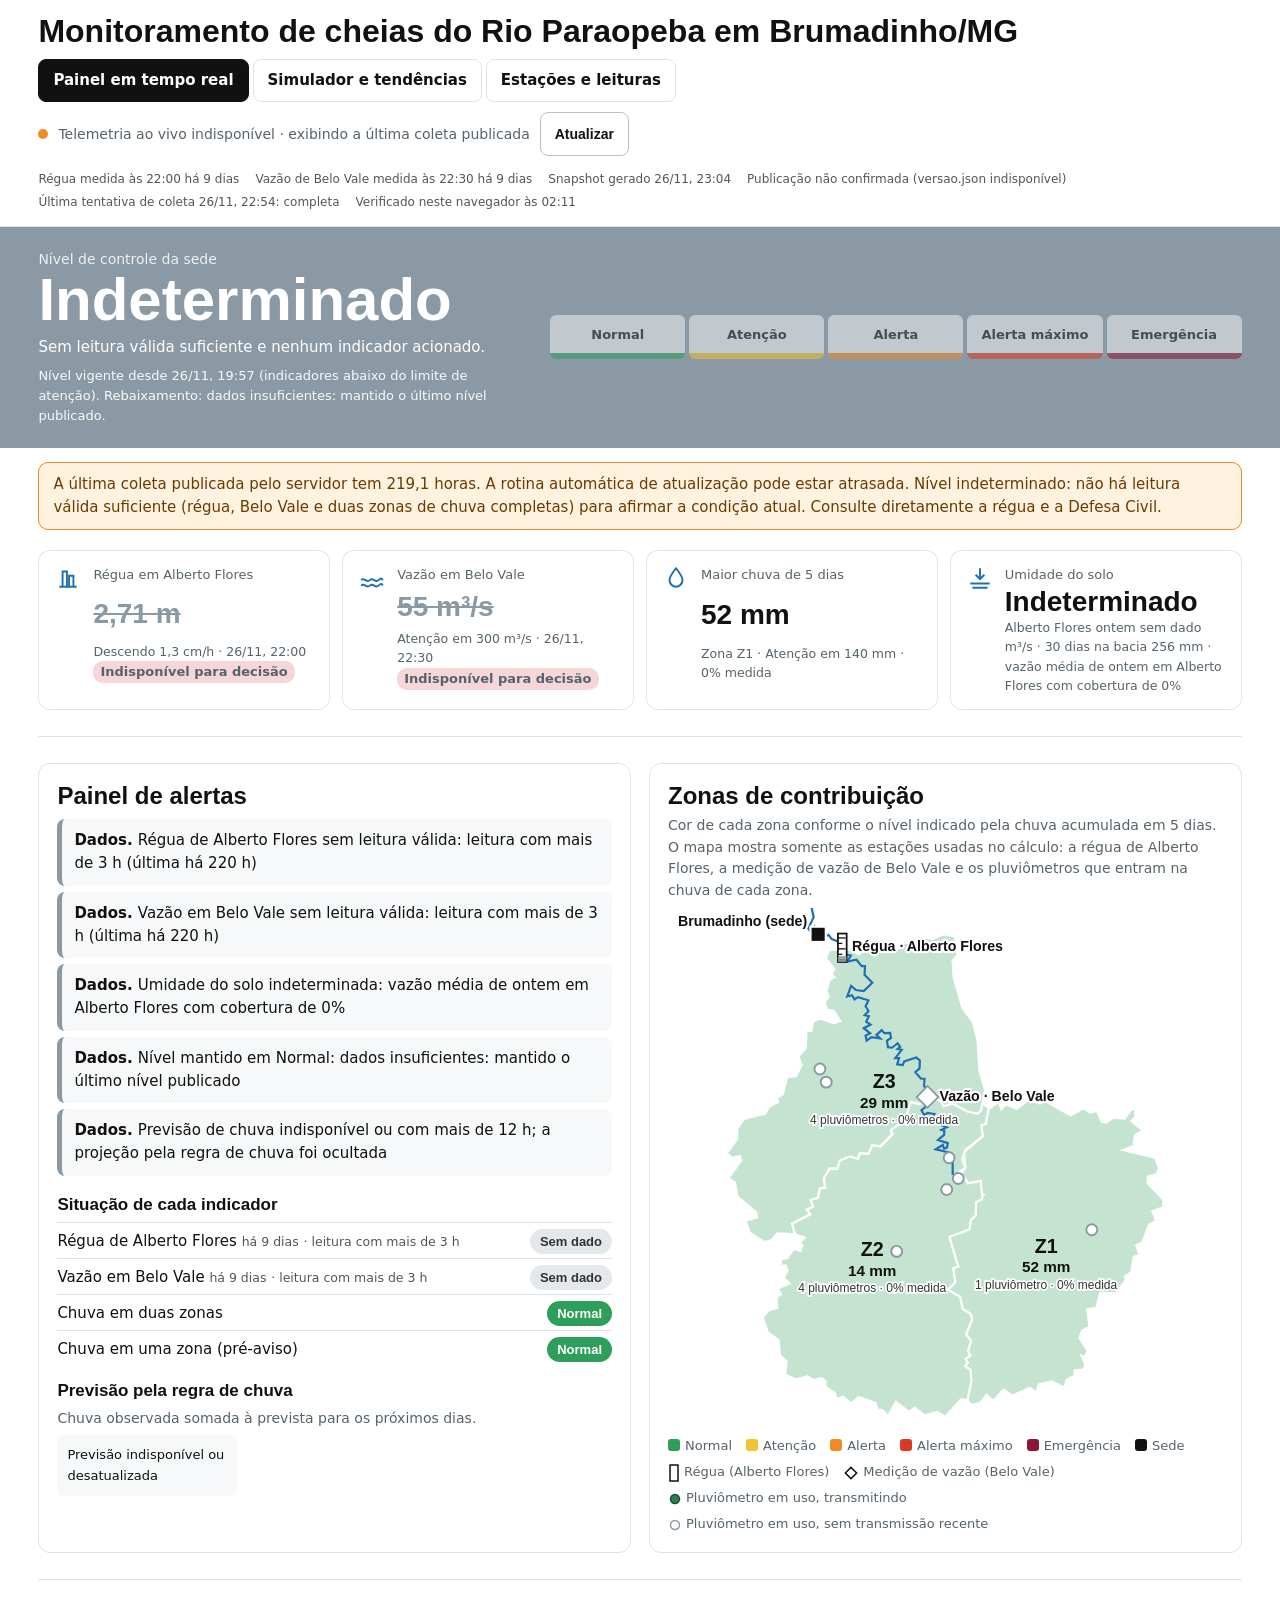
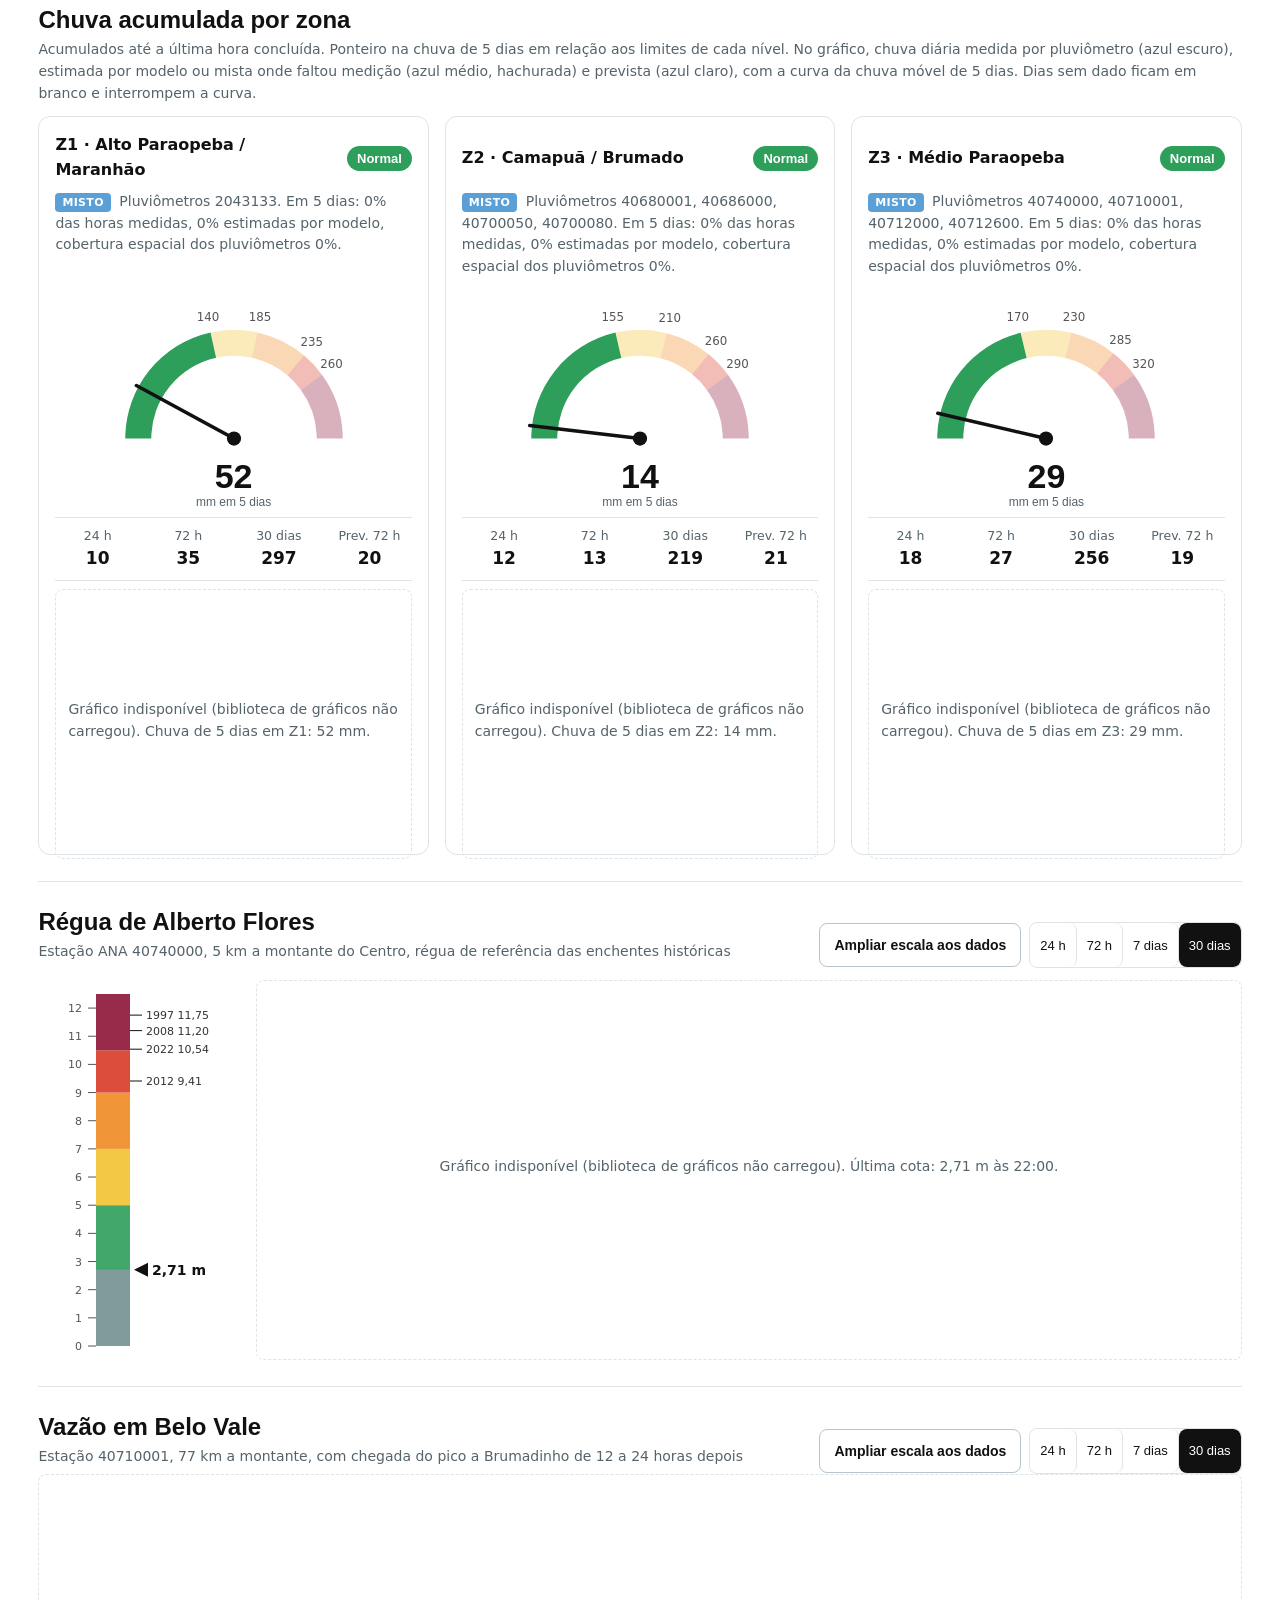
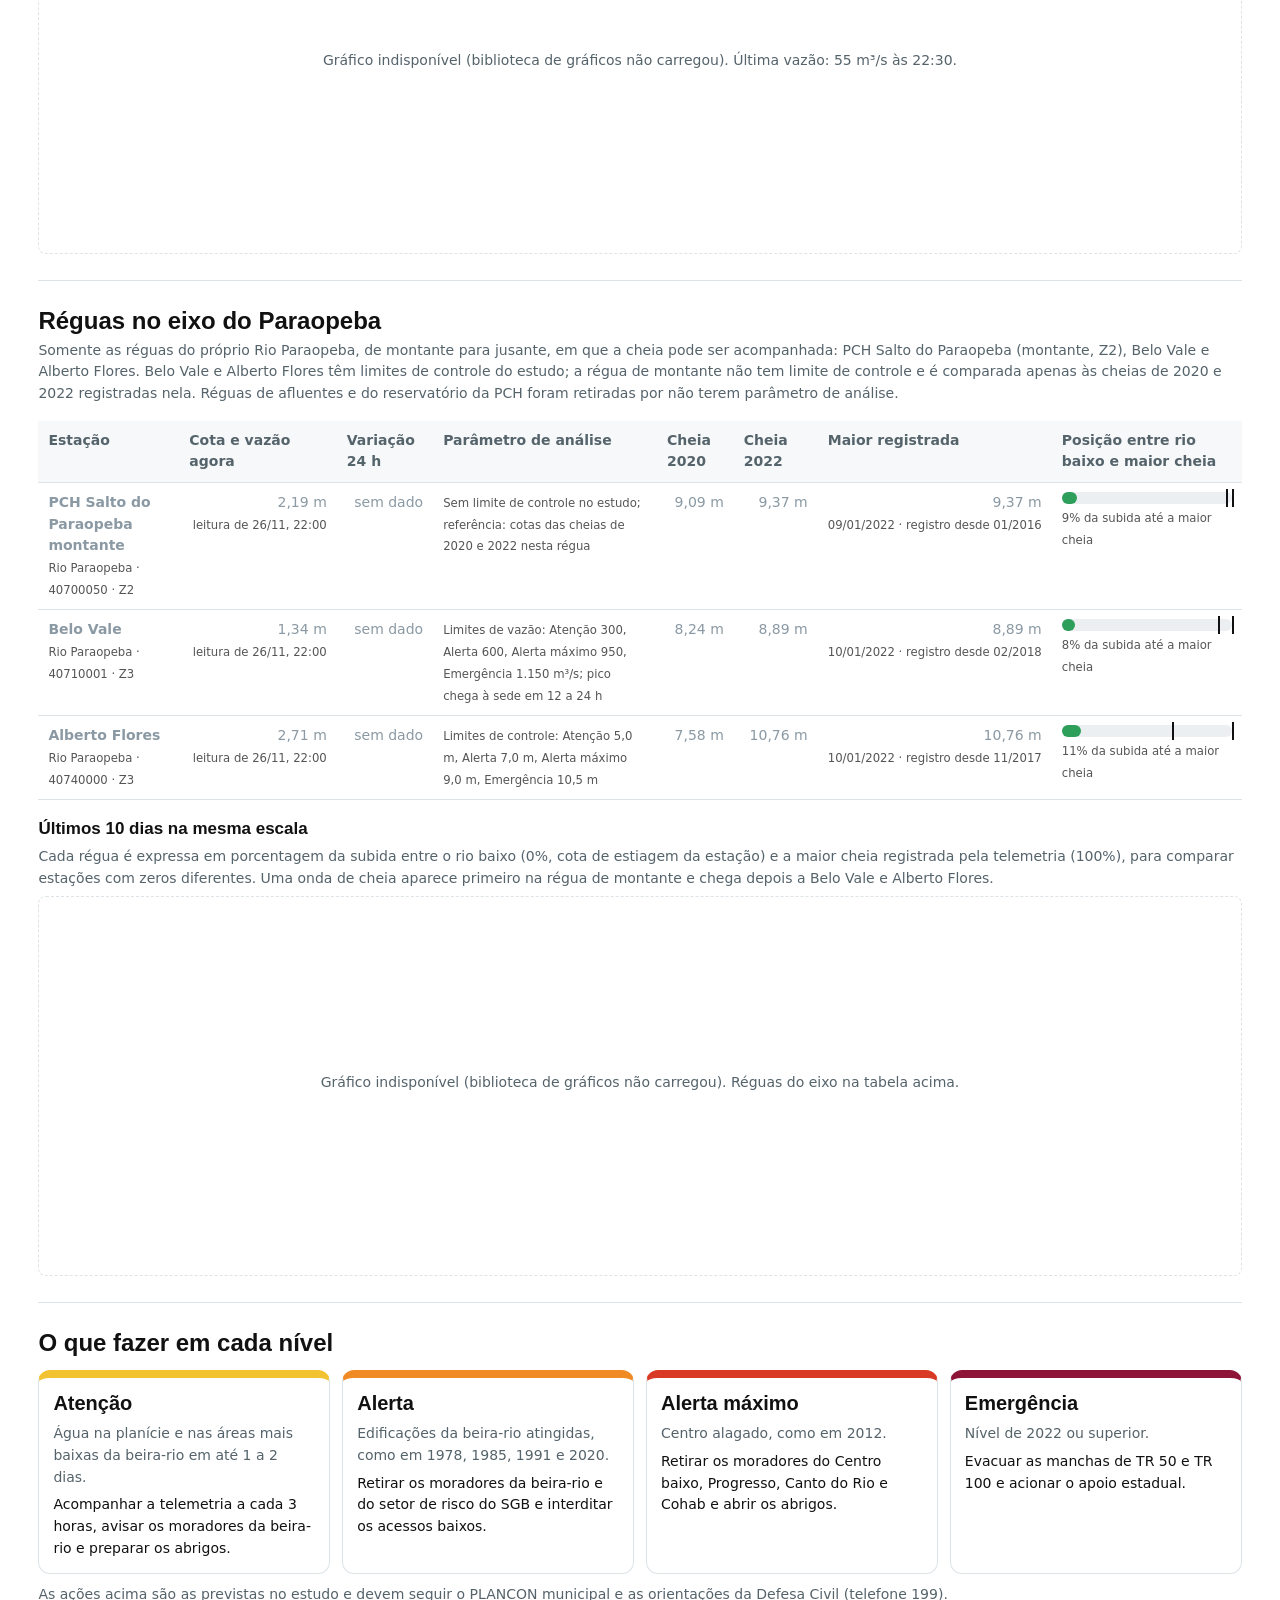
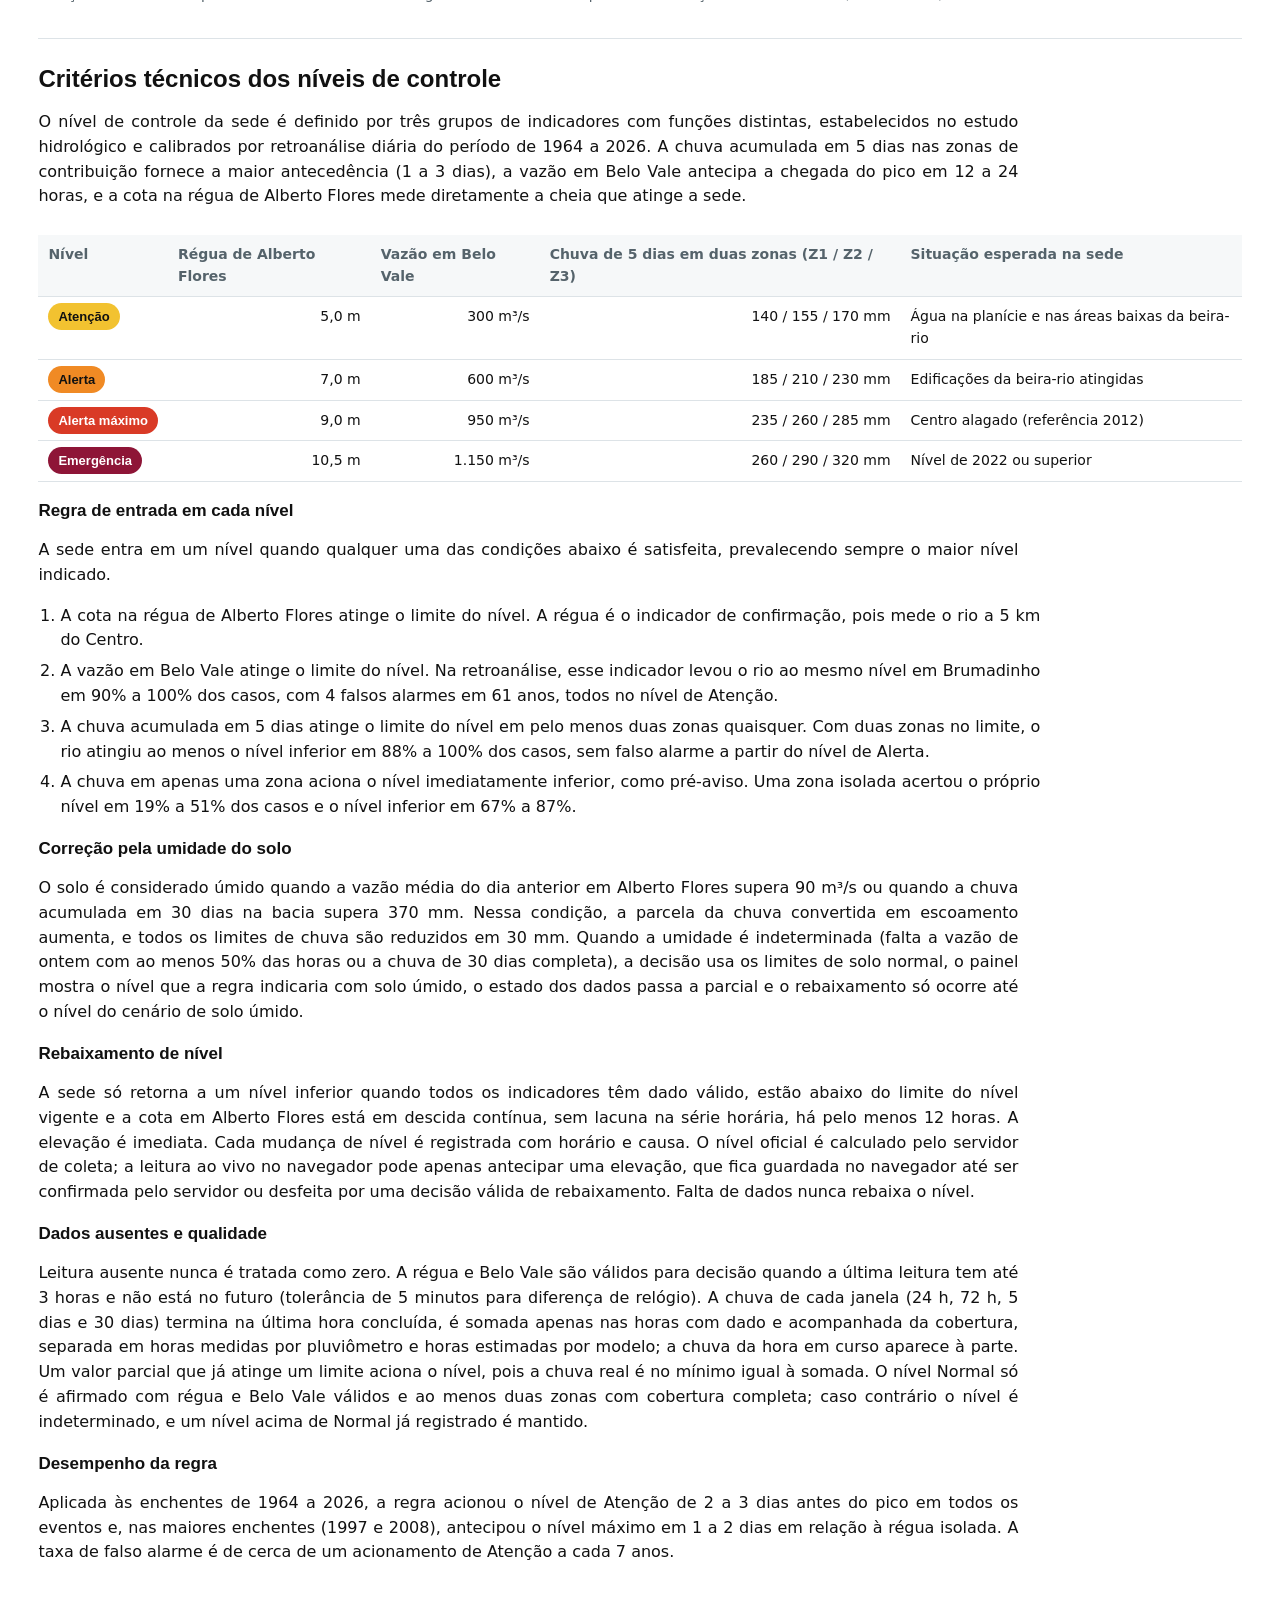
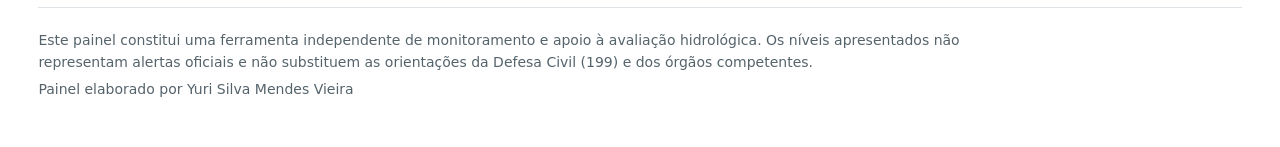
==== commit 2a49aceb: "Revisão da auditoria de 26/11: correções P0 e P1, aba de estações, mapa e réguas" ====
--- a/index.html
+++ b/index.html
@@ -3,18 +3,22 @@
 <head>
 <meta charset="utf-8">
 <meta name="viewport" content="width=device-width,initial-scale=1">
+<meta http-equiv="Content-Security-Policy" content="default-src 'self'; script-src 'self'; style-src 'self' 'unsafe-inline' https://fonts.googleapis.com; font-src https://fonts.gstatic.com; img-src 'self' data:; connect-src 'self' https://telemetriaws1.ana.gov.br https://api.open-meteo.com https://api.github.com; object-src 'none'; base-uri 'self'; form-action 'none'">
+<meta name="referrer" content="no-referrer">
 <title>Monitoramento de cheias Brumadinho</title>
 <link rel="preconnect" href="https://fonts.googleapis.com">
 <link href="https://fonts.googleapis.com/css2?family=IBM+Plex+Sans:wght@400;500;600;700&family=IBM+Plex+Sans+Condensed:wght@600;700&display=swap" rel="stylesheet">
 <link rel="stylesheet" href="estilo.css">
-<script src="https://cdn.plot.ly/plotly-2.35.2.min.js"></script>
-<script src="motor.js"></script>
-<script src="aovivo.js"></script>
+<script src="vendor/plotly-2.35.2.min.js" integrity="sha384-cCVCZkAjYNxaYKbM8lsArLznDF/SvMFr1jcZrvOpSTCa0W40ZAdLzHCEulnUa5i7" defer></script>
+<script src="motor.js" defer></script>
+<script src="comum.js" defer></script>
+<script src="aovivo.js" defer></script>
+<script src="painel.js" defer></script>
 </head>
 <body>
 <header class="top"><div class="wrap hdr">
  <h1>Monitoramento de cheias do Rio Paraopeba em Brumadinho/MG</h1>
- <nav class="tabs"><a class="on" href="index.html">Painel em tempo real</a><a href="simulador.html">Simulador e tendências</a></nav>
+ <nav class="tabs"><a class="on" href="index.html">Painel em tempo real</a><a href="simulador.html">Simulador e tendências</a><a href="estacoes.html">Estações e leituras</a></nav>
  <div class="upd"><span class="dot" id="dot"></span><span id="upd">Carregando dados</span><button id="btnUpd" type="button">Atualizar</button></div>
  <div class="tempos" id="tempos"></div>
 </div></header>
@@ -30,10 +34,10 @@
 <div id="warn" class="warn" hidden></div>
 
 <section class="kpis">
- <div class="kpi"><svg viewBox="0 0 24 24" class="ic"><path d="M4 20h16M7 20V6h4v14M13 20V10h4v10" fill="none" stroke="currentColor" stroke-width="1.8"/></svg><span>Régua em Alberto Flores</span><b id="kAF">...</b><em id="kAFt"></em></div>
- <div class="kpi"><svg viewBox="0 0 24 24" class="ic"><path d="M2 14c3-3 5 3 8 0s5 3 8 0 3-1 4 0M2 19c3-3 5 3 8 0s5 3 8 0 3-1 4 0" fill="none" stroke="currentColor" stroke-width="1.8"/></svg><span>Vazão em Belo Vale</span><b id="kBV">...</b><em id="kBVt"></em></div>
- <div class="kpi"><svg viewBox="0 0 24 24" class="ic"><path d="M12 3c4 5 6 8 6 11a6 6 0 0 1-12 0c0-3 2-6 6-11z" fill="none" stroke="currentColor" stroke-width="1.8"/></svg><span>Maior chuva de 5 dias</span><b id="kP5">...</b><em id="kP5t"></em></div>
- <div class="kpi"><svg viewBox="0 0 24 24" class="ic"><path d="M3 17h18M5 21h14M12 3v10M8 9l4 4 4-4" fill="none" stroke="currentColor" stroke-width="1.8"/></svg><span>Umidade do solo</span><b id="kSolo">...</b><em id="kSolot"></em></div>
+ <div class="kpi"><svg viewBox="0 0 24 24" class="ic" aria-hidden="true"><path d="M4 20h16M7 20V6h4v14M13 20V10h4v10" fill="none" stroke="currentColor" stroke-width="1.8"/></svg><span>Régua em Alberto Flores</span><b id="kAF">...</b><em id="kAFt"></em></div>
+ <div class="kpi"><svg viewBox="0 0 24 24" class="ic" aria-hidden="true"><path d="M2 14c3-3 5 3 8 0s5 3 8 0 3-1 4 0M2 19c3-3 5 3 8 0s5 3 8 0 3-1 4 0" fill="none" stroke="currentColor" stroke-width="1.8"/></svg><span>Vazão em Belo Vale</span><b id="kBV">...</b><em id="kBVt"></em></div>
+ <div class="kpi"><svg viewBox="0 0 24 24" class="ic" aria-hidden="true"><path d="M12 3c4 5 6 8 6 11a6 6 0 0 1-12 0c0-3 2-6 6-11z" fill="none" stroke="currentColor" stroke-width="1.8"/></svg><span>Maior chuva de 5 dias</span><b id="kP5">...</b><em id="kP5t"></em></div>
+ <div class="kpi"><svg viewBox="0 0 24 24" class="ic" aria-hidden="true"><path d="M3 17h18M5 21h14M12 3v10M8 9l4 4 4-4" fill="none" stroke="currentColor" stroke-width="1.8"/></svg><span>Umidade do solo</span><b id="kSolo">...</b><em id="kSolot"></em></div>
 </section>
 
 <section class="grid2">
@@ -43,22 +47,20 @@
   <h3>Situação de cada indicador</h3>
   <div class="ind" id="ind"></div>
   <h3>Previsão pela regra de chuva</h3>
-  <p class="note">Chuva observada somada à prevista para os próximos dias<span id="fprev"></span></p>
+  <p class="note" id="fprev">Chuva observada somada à prevista para os próximos dias.</p>
   <div class="fc" id="fc"></div>
  </div>
  <div class="panel">
   <h2>Zonas de contribuição</h2>
-  <p class="note">Cor de cada zona conforme o nível indicado pela chuva acumulada em 5 dias</p>
-  <svg class="map" id="map" role="img" aria-label="Mapa das zonas de chuva"></svg>
+  <p class="note">Cor de cada zona conforme o nível indicado pela chuva acumulada em 5 dias. O mapa mostra somente as estações usadas no cálculo: a régua de Alberto Flores, a medição de vazão de Belo Vale e os pluviômetros que entram na chuva de cada zona.</p>
+  <svg class="map" id="map" role="img" aria-label="Mapa das zonas de chuva e das estações usadas"></svg>
   <div class="leg" id="leg"></div>
-  <div class="leg lay" id="lay"><label><input type="checkbox" data-l="F" checked>Fluviométricas</label><label><input type="checkbox" data-l="P" checked>Pluviométricas</label><label><input type="checkbox" data-l="M" checked>Meteorológica</label></div>
-  <p class="note">Marcadores cheios indicam estações telemétricas (transmissão automática); vazados, estações convencionais. Inventário da rede hidrometeorológica da ANA (HidroWeb) restrito às estações em operação na bacia.</p>
  </div>
 </section>
 
 <section>
  <h2>Chuva acumulada por zona</h2>
- <p class="note">Ponteiro na chuva de 5 dias em relação aos limites de cada nível. No gráfico, chuva diária medida por pluviômetro (azul escuro), estimada por modelo ou mista onde faltou medição (azul médio, hachurada) e prevista (azul claro), com a curva da chuva móvel de 5 dias. Dias sem dado ficam em branco e interrompem a curva.</p>
+ <p class="note">Acumulados até a última hora concluída. Ponteiro na chuva de 5 dias em relação aos limites de cada nível. No gráfico, chuva diária medida por pluviômetro (azul escuro), estimada por modelo ou mista onde faltou medição (azul médio, hachurada) e prevista (azul claro), com a curva da chuva móvel de 5 dias. Dias sem dado ficam em branco e interrompem a curva.</p>
  <div class="zones" id="zones"></div>
 </section>
 
@@ -73,11 +75,11 @@
 </section>
 
 <section>
- <h2>Réguas ao longo do trecho</h2>
- <p class="note">Estações telemétricas com régua nas zonas Z2 e Z3, de montante para jusante. A cota de cada régua tem zero próprio, por isso a comparação é feita com o histórico da própria estação: as cheias de janeiro de 2020 e de 2022 e a maior cota registrada pela telemetria. A Z1 não tem régua telemétrica em operação.</p>
- <div class="scroll"><table class="rg"><thead><tr><th>Estação</th><th>Zona</th><th>Cota e vazão agora</th><th>Variação 24 h</th><th>Cheia 2020</th><th>Cheia 2022</th><th>Maior registrada</th><th>Posição entre rio baixo e maior cheia</th></tr></thead><tbody id="tbRg"></tbody></table></div>
+ <h2>Réguas no eixo do Paraopeba</h2>
+ <p class="note">Somente as réguas do próprio Rio Paraopeba, de montante para jusante, em que a cheia pode ser acompanhada: PCH Salto do Paraopeba (montante, Z2), Belo Vale e Alberto Flores. Belo Vale e Alberto Flores têm limites de controle do estudo; a régua de montante não tem limite de controle e é comparada apenas às cheias de 2020 e 2022 registradas nela. Réguas de afluentes e do reservatório da PCH foram retiradas por não terem parâmetro de análise.</p>
+ <div class="scroll"><table class="rg"><thead><tr><th>Estação</th><th>Cota e vazão agora</th><th>Variação 24 h</th><th>Parâmetro de análise</th><th>Cheia 2020</th><th>Cheia 2022</th><th>Maior registrada</th><th>Posição entre rio baixo e maior cheia</th></tr></thead><tbody id="tbRg"></tbody></table></div>
  <h3>Últimos 10 dias na mesma escala</h3>
- <p class="note">Cada régua é expressa em porcentagem da subida entre o rio baixo (0%, cota de estiagem da estação) e a maior cheia registrada (100%). Assim estações com zeros diferentes ficam comparáveis. Uma onda de cheia aparece primeiro nas estações de montante (Z2) e chega depois a Belo Vale e Alberto Flores. Os traços na barra da tabela marcam onde ficaram as cheias de 2020 e 2022.</p>
+ <p class="note">Cada régua é expressa em porcentagem da subida entre o rio baixo (0%, cota de estiagem da estação) e a maior cheia registrada pela telemetria (100%), para comparar estações com zeros diferentes. Uma onda de cheia aparece primeiro na régua de montante e chega depois a Belo Vale e Alberto Flores.</p>
  <div class="fig tall" id="gRg"></div>
 </section>
 
@@ -89,11 +91,7 @@
   <div class="act" style="--c:var(--n3)"><b>Alerta máximo</b><p>Centro alagado, como em 2012.</p><p class="a">Retirar os moradores do Centro baixo, Progresso, Canto do Rio e Cohab e abrir os abrigos.</p></div>
   <div class="act" style="--c:var(--n4)"><b>Emergência</b><p>Nível de 2022 ou superior.</p><p class="a">Evacuar as manchas de TR 50 e TR 100 e acionar o apoio estadual.</p></div>
  </div>
-</section>
-
-<section>
- <h2>Estações telemétricas</h2>
- <div class="scroll"><table class="stack"><thead><tr><th>Estação</th><th>Código</th><th>Zona</th><th>Última leitura</th><th>Nível (m)</th><th>Vazão (m³/s)</th><th>Chuva 24 h (mm)</th><th>Cobertura 24 h</th><th>Situação</th></tr></thead><tbody id="tbEst"></tbody></table></div>
+ <p class="note" style="margin-top:10px">As ações acima são as previstas no estudo e devem seguir o PLANCON municipal e as orientações da Defesa Civil (telefone 199).</p>
 </section>
 
 <section class="crit">
@@ -109,159 +107,15 @@
   <li>A chuva em apenas uma zona aciona o nível imediatamente inferior, como pré-aviso. Uma zona isolada acertou o próprio nível em 19% a 51% dos casos e o nível inferior em 67% a 87%.</li>
  </ol>
  <h3>Correção pela umidade do solo</h3>
- <p>O solo é considerado úmido quando a vazão média do dia anterior em Alberto Flores supera 90 m³/s ou quando a chuva acumulada em 30 dias na bacia supera 370 mm. Nessa condição, a parcela da chuva convertida em escoamento aumenta, e todos os limites de chuva são reduzidos em 30 mm.</p>
+ <p>O solo é considerado úmido quando a vazão média do dia anterior em Alberto Flores supera 90 m³/s ou quando a chuva acumulada em 30 dias na bacia supera 370 mm. Nessa condição, a parcela da chuva convertida em escoamento aumenta, e todos os limites de chuva são reduzidos em 30 mm. Quando a umidade é indeterminada (falta a vazão de ontem com ao menos 50% das horas ou a chuva de 30 dias completa), a decisão usa os limites de solo normal, o painel mostra o nível que a regra indicaria com solo úmido, o estado dos dados passa a parcial e o rebaixamento só ocorre até o nível do cenário de solo úmido.</p>
  <h3>Rebaixamento de nível</h3>
- <p>A sede só retorna a um nível inferior quando todos os indicadores têm dado válido, estão abaixo do limite do nível vigente e a cota em Alberto Flores está em descida contínua, sem lacuna na série horária, há pelo menos 12 horas. A elevação é imediata. Cada mudança de nível é registrada com horário e causa. O nível oficial é calculado pelo servidor de coleta; a leitura ao vivo no navegador pode apenas antecipar uma elevação, nunca rebaixar o nível.</p>
- <h3>Dados ausentes</h3>
- <p>Leitura ausente nunca é tratada como zero. A régua e Belo Vale são considerados válidos quando a última leitura tem até 3 horas. A chuva de cada janela (24 h, 72 h, 5 dias e 30 dias) é somada apenas nas horas com dado e acompanhada da cobertura, isto é, da fração de horas com dado. Um valor parcial que já atinge um limite aciona o nível, pois a chuva real é no mínimo igual à somada. Sem leitura válida da régua e de Belo Vale e sem indicador acionado, o nível é indeterminado, e não Normal. A umidade do solo é indeterminada quando nenhum critério comprova solo úmido e falta um dos dois dados; nesse caso são mantidos os limites de solo normal e o fato é sinalizado no painel.</p>
+ <p>A sede só retorna a um nível inferior quando todos os indicadores têm dado válido, estão abaixo do limite do nível vigente e a cota em Alberto Flores está em descida contínua, sem lacuna na série horária, há pelo menos 12 horas. A elevação é imediata. Cada mudança de nível é registrada com horário e causa. O nível oficial é calculado pelo servidor de coleta; a leitura ao vivo no navegador pode apenas antecipar uma elevação, que fica guardada no navegador até ser confirmada pelo servidor ou desfeita por uma decisão válida de rebaixamento. Falta de dados nunca rebaixa o nível.</p>
+ <h3>Dados ausentes e qualidade</h3>
+ <p>Leitura ausente nunca é tratada como zero. A régua e Belo Vale são válidos para decisão quando a última leitura tem até 3 horas e não está no futuro (tolerância de 5 minutos para diferença de relógio). A chuva de cada janela (24 h, 72 h, 5 dias e 30 dias) termina na última hora concluída, é somada apenas nas horas com dado e acompanhada da cobertura, separada em horas medidas por pluviômetro e horas estimadas por modelo; a chuva da hora em curso aparece à parte. Um valor parcial que já atinge um limite aciona o nível, pois a chuva real é no mínimo igual à somada. O nível Normal só é afirmado com régua e Belo Vale válidos e ao menos duas zonas com cobertura completa; caso contrário o nível é indeterminado, e um nível acima de Normal já registrado é mantido.</p>
  <h3>Desempenho da regra</h3>
  <p>Aplicada às enchentes de 1964 a 2026, a regra acionou o nível de Atenção de 2 a 3 dias antes do pico em todos os eventos e, nas maiores enchentes (1997 e 2008), antecipou o nível máximo em 1 a 2 dias em relação à régua isolada. A taxa de falso alarme é de cerca de um acionamento de Atenção a cada 7 anos.</p>
 </section>
 </main>
-<footer class="wrap foot">Painel elaborado por Yuri Silva Mendes Vieira</footer>
-
-<script>
-{
-const INV=[["40338000",305.6,223.0,"Ribeirão Da Passagem","F",0,"IGAM-MG"],["40338100",286.9,171.9,"Bairro Pires E Congonhas","F",0,"IGAM-MG"],["40338150",270.6,178.8,"Córrego Mãe D'Água","F",0,"IGAM-MG"],["40537000",306.4,388.5,"Rio Paraopeba(Mont. Cristiano Otoni)","F",0,"IGAM-MG"],["40549998",247.2,258.7,"São Brás Do Suaçuí Montante","F",0,"ANA"],["40579500",308.3,252.2,"Conselheiro Lafaiete","F",0,"IGAM-MG"],["40579990",244.6,202.0,"Córrego Maria José","F",0,"IGAM-MG"],["40579995",288.1,211.3,"Congonhas Linigrafo","F",0,"ANA"],["40580100",245.3,209.2,"Rio Maranhão (Prox.Foz Rio Parãopeba)","F",0,"IGAM-MG"],["40678000",161.4,283.2,"Entre Rios De Minas","F",0,"IGAM-MG"],["40680000",155.5,290.3,"Entre Rios De Minas","F",0,"ANA"],["40680001",155.5,290.3,"Entre Rios De Minas","F",1,"IGAM-MG"],["40684000",206.0,221.0,"Jeceaba","F",0,"IGAM-MG"],["40686000",201.3,233.7,"Pch Salto Do Paraopeba Rio Camapuã","F",1,"AMBAR"],["40700050",211.9,223.6,"Pch Salto Do Paraopeba Montante","F",1,"AMBAR"],["40700080",203.5,204.6,"Pch Salto Do Paraopeba Barramento","F",1,"AMBAR"],["40701000",206.5,215.9,"Jeceaba","F",0,"IGAM-MG"],["40701500",183.7,149.0,"Belo Vale (Igam)","F",0,"IGAM-MG"],["40710000",183.7,148.9,"Belo Vale","F",0,"ANA"],["40710001",183.7,148.9,"Belo Vale","F",1,"IGAM-MG"],["40712000",91.0,135.4,"Cgh Caquende Jusante","F",1,"MACAÚBAS"],["40712500",91.6,129.9,"Bonfim","F",1,"IGAM-MG"],["40712600",85.2,123.4,"Cgh Juliões Jusante","F",1,"MF PROJETOS"],["40713000",110.4,100.7,"Alto Rio Doce","F",0,"IGAM-MG"],["40718500",204.1,24.3,"Mãe D\"Água Montante Captação","F",0,"RETIRO CHALÉ"],["40718800",204.6,33.0,"Valente","F",0,"RETIRO CHALÉ"],["40718900",202.7,24.0,"Mãe D'Água Jusante","F",0,"RETIRO CHALÉ"],["40719000",197.6,30.8,"Entrada Do Lago Sul","F",0,"RETIRO CHALÉ"],["40719500",196.8,30.1,"Entrada Do Lago Norte","F",0,"RETIRO CHALÉ"],["40719800",203.8,25.8,"Biquinha","F",0,"RETIRO CHALÉ"],["40720001",126.7,30.2,"Córrego Lagoa Grande","F",0,"VALE"],["40720003",126.3,30.3,"Melo Franco (Igam)","F",0,"IGAM-MG"],["40740000",105.7,13.4,"Alberto Flores","F",1,"ANA"],["40740050",107.1,10.4,"Linha Férrea Montante","F",0,"VALE"],["40740057",109.5,9.6,"Ribeirão Casa Branca Montante Da Etaf-01","F",0,"VALE"],["40740060",108.2,9.5,"Ribeirão Casa Branca","F",0,"VALE"],["40740063",107.9,9.2,"Brumadinho","F",0,"IGAM-MG"],["40740064",122.4,-0.6,"Ribeirão Do Ferro","F",0,"VALE"],["40740065",106.5,8.6,"Confluência Com O Ribeirão Ferro-Carvão","F",0,"VALE"],["40740066",105.6,8.1,"Carvão","F",0,"VALE"],["40740070",104.7,7.6,"Jusante Do Ferro","F",0,"VALE"],["40740400",83.0,-1.1,"Rio Paraopeba (Brumadinho)","F",0,"VALE"],["40740500",76.1,-4.7,"Captação Copasa - Brumadinho Montante","F",0,"VALE"],["40755000",5.8,146.3,"Crucilandia","F",1,"IGAM-MG"],["40755010",6.0,146.1,"Crucilândia","F",0,"IGAM-MG"],["40760000",73.5,-3.3,"Brumadinho","F",0,"IGAM-MG"],["40760100",73.8,-3.4,"Rio Manso","F",0,"VALE"],["40770100",51.8,1.2,"Barragem Rio Manso","F",1,"COPASA-MG"],["40797500",245.3,257.7,"São João Del Rei","F",0,"IGAM-MG"],["40850100",75.2,-4.4,"Captação Copasa - Brumadinho","F",0,"IGAM-MG"],["2043005",334.1,270.5,"Conselheiro Lafaiete","P",0,"ANA"],["2043013",291.3,212.7,"Congonhas - Linigrafo","P",1,"ANA"],["2043052",364.2,200.4,"Ouro Branco (Acominas)","M",1,"INMET"],["2043075",203.5,204.6,"Pch Salto Do Paraopeba Barramento","P",1,"AMBAR"],["2043089",211.9,223.6,"Pch Salto Do Paraopeba Montante","P",1,"AMBAR"],["2043090",201.3,234.0,"Pch Salto Do Paraopeba Rio Camapuã","P",1,"AMBAR"],["2043099",275.6,207.7,"Congonhas_Alto Do Cruzeiro","P",1,"CEMADEN"],["2043100",268.8,202.6,"Congonhas_Dom Oscar","P",1,"CEMADEN"],["2043101",308.7,210.5,"Congonhas_Lobo Leite","P",1,"CEMADEN"],["2043102",299.1,232.4,"Congonhas_Joaquim Murtinho","P",1,"CEMADEN"],["2043103",313.2,290.1,"Conselheiro Lafaiete_Centro","P",1,"CEMADEN"],["2043104",310.3,249.7,"Conselheiro Lafaiete_Gagé","P",1,"CEMADEN"],["2043105",307.5,289.0,"Conselheiro Lafaiete_São Sebastião","P",1,"CEMADEN"],["2043106",326.1,281.7,"Conselheiro Lafaiete_Belavinha","P",1,"CEMADEN"],["2043107",319.9,342.3,"Conselheiro Lafaiete_Buarque De Macedo","P",1,"CEMADEN"],["2043108",312.0,301.9,"Conselheiro Lafaiete_Santa Matilde","P",1,"CEMADEN"],["2043131",206.0,30.1,"Estaçao Pluviométrica Da Serra","P",0,"RETIRO CHALÉ"],["2043132",196.3,30.5,"Estação Pluviométrica Lago Norte","P",0,"RETIRO CHALÉ"],["2043133",334.1,270.5,"Conselheiro Lafaiete","P",1,"IGAM-MG"],["2044007",155.3,290.7,"Entre Rios De Minas","P",1,"ANA"],["2044008",128.1,30.8,"Melo Franco","P",0,"ANA"],["2044033",183.7,148.9,"Belo Vale","P",1,"ANA"],["2044065",90.8,137.6,"Cgh Caquende Jusante","P",1,"MACAÚBAS"],["2044068",21.9,69.9,"Rio Manso / Elrm","P",0,"COPASA-MG"],["2044070",53.2,-1.6,"Bh - Eta Rio Manso (Brumadinho)","P",0,"COPASA-MG"],["2044079",158.4,431.3,"Lagoa Dourada","P",1,"IGAM-MG"],["2044080",91.6,129.9,"Bonfim","P",1,"IGAM-MG"],["2044081",5.8,146.3,"Crucilandia","P",1,"IGAM-MG"],["2044085",179.6,152.1,"Belo Vale_Belo Vale","P",1,"CEMADEN"],["2044088",83.6,0.1,"Brumadinho_Centro1","P",1,"CEMADEN"],["2044089",74.6,1.8,"Brumadinho_Progresso","P",1,"CEMADEN"],["2044091",182.9,12.4,"Brumadinho_Rua Prefeito Maciel","P",1,"CEMADEN"],["2044092",135.8,-4.4,"Brumadinho_Córrego Feijão","P",1,"CEMADEN"],["2044093",113.4,7.4,"Brumadinho_Alberto Flores","P",1,"CEMADEN"],["2044094",84.7,-0.5,"Brumadinho_Centro2","P",1,"CEMADEN"],["2044095",136.9,29.8,"Brumadinho_Aranha","P",1,"CEMADEN"],["2044102",102.3,7.9,"Alberto Flores","P",1,"ANA"],["2044103",85.2,123.4,"Cgh Juliões Jusante","P",1,"MF PROJETOS"]];
-const GEO={"W":400,"H":442,"zonas":{"Z1":"M290.9,152.4 L314.7,165.7 L326.5,159.3 L332.7,163.3 L338.8,161.6 L343.5,172.0 L347.4,172.3 L353.4,168.0 L364.2,168.9 L370.1,160.4 L373.8,160.4 L374.0,167.5 L370.2,171.0 L380.8,179.7 L373.5,184.1 L372.3,193.8 L362.7,197.6 L392.0,204.5 L395.8,214.4 L393.3,219.8 L385.5,221.8 L385.3,228.0 L399.5,242.8 L399.5,250.0 L389.6,253.4 L393.0,262.3 L386.5,265.9 L380.2,282.4 L374.9,284.7 L377.8,294.0 L372.5,295.4 L370.2,309.4 L364.2,313.4 L365.4,316.1 L356.6,328.6 L341.8,328.2 L338.3,342.0 L329.9,343.3 L332.0,359.5 L325.3,362.7 L322.8,369.5 L330.3,381.4 L328.0,387.0 L324.7,385.8 L328.3,394.1 L326.4,398.5 L318.5,399.2 L318.1,404.4 L311.1,407.9 L308.7,415.3 L297.7,409.4 L285.6,412.2 L283.4,419.7 L277.2,415.4 L261.2,422.5 L253.4,416.8 L243.8,427.2 L237.9,421.8 L231.9,428.9 L224.2,431.1 L220.1,426.6 L223.0,398.9 L218.1,395.3 L220.6,392.3 L218.4,388.7 L222.8,385.9 L220.7,381.4 L223.6,372.3 L219.0,366.3 L224.6,352.7 L223.1,347.5 L216.0,343.2 L213.5,332.0 L202.1,325.3 L209.1,318.7 L207.1,305.8 L211.8,304.3 L203.6,277.1 L222.1,270.0 L223.4,261.4 L228.0,257.3 L228.1,245.5 L235.1,238.4 L231.4,234.9 L232.4,225.9 L221.9,228.4 L213.8,219.5 L218.3,213.9 L217.1,199.4 L234.3,184.9 L232.8,174.8 L236.9,173.7 L238.9,160.2 L249.0,153.3 L251.2,160.2 L255.0,155.7 L265.3,159.8 L275.9,151.8 L286.8,155.1 L290.9,152.4 ZM311.4,162.4 L311.6,162.2 L311.6,162.4 L311.4,162.4 Z","Z2":"M184.7,148.0 L176.7,155.4 L168.0,153.7 L163.3,169.5 L150.0,179.3 L151.2,183.4 L140.7,194.1 L132.9,193.0 L129.7,200.8 L121.7,200.3 L120.0,205.4 L112.5,203.3 L103.4,207.1 L101.1,214.5 L94.0,214.4 L88.9,223.3 L89.6,232.0 L85.0,232.7 L83.3,241.4 L76.8,243.1 L78.6,249.4 L73.2,252.2 L76.3,256.4 L59.6,264.9 L62.4,274.8 L71.1,277.7 L66.8,282.7 L69.2,284.8 L67.6,289.9 L61.2,288.0 L55.3,296.4 L49.9,297.7 L49.1,303.4 L54.0,303.4 L55.6,307.8 L52.0,314.7 L57.4,319.7 L46.7,324.4 L49.6,329.6 L45.5,331.8 L46.1,342.0 L38.4,344.2 L32.8,350.9 L37.5,364.6 L47.3,371.3 L48.8,385.6 L54.7,391.1 L53.5,403.2 L63.3,407.6 L73.6,404.8 L79.8,408.2 L86.5,406.5 L90.2,408.8 L90.4,414.5 L99.0,420.1 L100.1,425.5 L106.4,423.3 L113.8,429.6 L120.9,423.7 L136.2,429.3 L138.0,435.2 L142.7,435.5 L147.5,441.3 L154.8,428.1 L166.9,437.5 L172.0,433.3 L180.7,440.5 L192.7,437.2 L199.8,441.9 L214.1,426.0 L220.4,426.3 L224.0,408.8 L223.0,398.9 L218.1,395.3 L220.6,392.3 L218.4,388.7 L222.8,385.9 L220.7,381.4 L223.6,372.3 L219.0,366.3 L224.6,352.7 L223.1,347.5 L216.0,343.2 L213.5,332.0 L202.1,325.3 L209.1,318.7 L207.1,305.8 L211.8,304.3 L203.6,277.1 L222.1,270.0 L223.4,261.4 L228.0,257.3 L228.1,245.5 L234.0,242.0 L232.4,225.9 L220.9,228.0 L213.0,217.2 L218.3,213.9 L215.6,205.9 L218.1,197.6 L234.3,184.9 L232.8,174.8 L236.9,173.7 L239.9,158.6 L233.6,155.0 L232.7,161.5 L227.7,164.0 L207.3,155.0 L198.5,157.5 L196.1,152.8 L184.7,148.0 Z","Z3":"M89.6,232.0 L89.8,232.2 L89.6,232.2 L89.6,232.0 ZM151.3,183.4 L151.2,183.5 L151.2,183.4 L151.3,183.4 ZM63.2,129.9 L68.5,119.6 L65.5,111.7 L72.3,104.2 L72.9,88.6 L77.4,88.6 L78.9,79.8 L85.7,77.2 L98.3,81.6 L103.7,79.4 L97.8,70.1 L91.8,69.2 L89.5,61.7 L93.1,57.7 L91.2,51.2 L94.0,42.0 L98.4,39.2 L96.0,36.3 L98.4,31.7 L90.6,22.2 L93.7,14.7 L109.8,13.0 L121.1,18.3 L124.6,14.2 L133.8,14.8 L135.6,10.3 L139.2,11.9 L148.9,7.4 L156.3,13.8 L162.1,7.0 L168.9,9.5 L181.7,2.9 L188.1,4.5 L198.2,0.0 L208.8,2.1 L211.2,19.3 L206.7,24.3 L207.6,39.3 L215.6,67.3 L225.1,80.1 L229.5,96.9 L231.3,125.5 L236.4,142.4 L232.7,161.5 L229.5,164.2 L220.7,162.5 L206.2,154.8 L198.5,157.5 L196.1,152.8 L185.2,148.0 L176.7,155.4 L168.3,153.4 L163.3,169.5 L150.0,179.3 L151.2,183.4 L140.7,194.1 L132.9,193.0 L129.7,200.8 L121.7,200.3 L120.0,205.4 L112.5,203.3 L103.4,207.1 L101.1,214.5 L94.0,214.4 L88.9,223.3 L89.6,232.0 L85.0,232.7 L83.3,241.4 L76.8,243.1 L78.6,249.4 L73.2,252.2 L76.3,256.4 L59.6,264.9 L62.4,274.8 L46.4,273.8 L41.0,280.3 L34.3,281.9 L20.9,273.3 L17.2,262.3 L27.7,259.1 L26.8,254.3 L9.8,240.1 L7.3,226.9 L1.4,223.6 L13.0,207.3 L12.1,203.0 L4.7,204.8 L0.0,200.2 L9.4,187.8 L9.7,177.8 L15.6,169.0 L34.8,164.3 L38.7,157.8 L47.0,153.6 L45.7,150.1 L51.2,146.6 L55.3,130.6 L63.2,129.9 Z"},"cent":{"Z1":[292.3,291.4],"Z2":[133.1,294.9],"Z3":[144.0,140.9]},"rios":"M298.0,-46.0 L298.7,-56.1 L296.0,-64.9 L288.3,-72.4 L295.4,-77.7 L295.5,-81.8 L291.5,-86.2 L295.4,-86.0 L295.4,-89.6 L301.6,-88.3 L304.6,-97.4 L304.0,-102.3 L298.0,-108.2 M-137.1,173.5 L-150.1,160.1 L-148.1,155.6 L-150.3,151.8 L-158.4,146.6 L-160.2,140.9 L-157.5,137.1 L-159.8,132.6 L-164.3,132.6 L-164.8,127.3 L-171.7,124.4 L-169.3,121.2 L-172.5,113.5 L-169.0,111.6 L-176.3,107.9 L-176.3,104.3 L-190.8,102.0 L-197.3,104.6 L-205.4,97.4 L-204.4,92.2 L-214.8,84.1 L-218.3,71.2 L-231.6,56.5 L-225.7,52.5 L-227.8,45.5 L-226.2,44.7 L-232.8,44.1 L-239.5,32.8 L-242.9,33.4 L-240.5,30.7 L-249.4,22.2 L-253.1,14.7 M206.8,220.3 L206.7,209.2 L203.3,199.8 L191.2,196.8 L197.7,192.9 L198.9,196.2 L201.5,195.3 L202.3,191.2 L193.3,188.4 L198.9,183.7 L199.1,180.0 L196.5,179.1 L201.4,176.7 L196.2,174.6 L198.8,171.7 L183.7,173.4 L190.0,164.6 L183.7,163.6 L180.8,165.7 L178.2,161.1 L183.1,157.1 L180.6,153.1 L184.1,149.7 L181.0,146.0 L186.7,143.5 L180.5,139.2 L181.0,132.4 L177.5,132.1 L172.6,126.2 L176.4,122.8 L176.7,115.5 L173.4,112.9 L162.4,116.4 L161.1,119.7 L156.0,119.0 L157.7,113.4 L154.2,113.4 L160.1,105.8 L156.3,105.1 L158.7,103.1 L156.3,99.8 L151.3,103.9 L147.5,103.4 L146.5,97.5 L150.3,94.9 L149.5,90.4 L144.1,90.6 L141.8,87.8 L137.0,92.1 L140.4,95.4 L132.3,94.3 L128.0,97.5 L127.0,92.8 L131.2,90.7 L125.3,86.0 L131.5,82.7 L127.6,80.0 L130.0,75.1 L126.2,74.1 L129.7,70.3 L127.0,65.9 L129.7,60.5 L120.0,57.6 L116.9,59.7 L114.6,55.9 L110.2,57.0 L113.8,47.2 L118.2,51.1 L125.3,52.0 L133.2,44.4 L126.1,37.2 L126.5,29.2 L123.5,29.2 L118.7,23.4 L110.2,25.1 L113.5,19.5 L105.1,18.1 L106.1,8.3 L96.1,4.5 L93.1,0.6 L89.9,2.4 L88.6,0.0 L81.5,-1.2 L83.6,-4.2 L80.4,-7.1 L78.0,-0.6 L74.5,-5.3 L79.5,-15.6 L77.1,-26.5 L79.4,-38.9 L75.6,-44.3 L84.1,-47.3 L85.4,-51.5 L80.9,-56.2 L73.2,-52.9 L75.0,-56.4 L68.2,-59.6 L62.7,-58.2 L62.0,-52.5 L59.1,-52.3 L56.4,-56.8 L53.2,-54.4 L47.9,-62.7 L53.1,-66.1 L50.8,-69.2 L53.8,-71.1 L49.3,-78.6 L46.3,-79.8 L43.5,-77.4 L41.1,-89.8 L43.1,-91.9 L38.1,-101.0 L30.7,-101.1 L27.2,-108.2 M59.1,538.8 L56.8,535.8 L51.2,536.4 L49.3,528.2 L46.3,526.5 L47.6,521.7 L41.7,519.6 L42.0,513.5 L37.5,512.2 L34.5,505.7 L30.1,503.4 L29.2,508.5 L22.2,510.4 L23.6,513.8 L16.0,516.9 L17.5,519.9 L13.3,518.5 L7.9,520.9 L9.7,525.5 L6.7,527.4 L3.3,526.2 L5.4,523.7 L2.4,520.2 L-3.0,520.6 L-5.4,525.5 L-10.1,527.3 L-10.3,530.8 L-17.1,525.9 L-20.9,534.5 L-31.6,533.9 L-31.1,528.2 L-35.2,532.0 L-35.2,535.8 L-44.0,530.2 L-44.3,534.5 L-47.6,534.7 L-54.1,541.6 L-59.9,534.4 L-61.1,537.3 L-70.6,538.6 L-75.7,536.7 L-77.1,538.9 L-87.5,533.8 L-102.2,534.4 L-108.2,528.6 L-112.6,531.8 L-110.2,535.1 L-115.3,536.5 L-120.2,532.9 L-121.8,536.1 L-130.9,538.8 L-131.2,527.6 L-137.1,525.8 L-137.4,529.9 L-150.4,535.4 L-159.8,530.6 L-164.2,531.8 L-168.9,538.6 L-175.4,536.7 L-182.0,546.8 L-197.6,547.7 L-199.4,549.7 L-195.5,553.7 L-199.5,556.8 L-211.5,554.5 L-217.2,559.2 L-222.7,552.4 L-222.4,549.2 L-231.6,540.4 L-238.2,547.1 L-242.8,542.6 L-245.0,544.8 L-248.7,543.8 L-249.4,540.1 L-253.1,542.6","est":{"40740000":[105.7,13.4,"Alberto Flores"],"40710001":[183.7,148.9,"Belo Vale"],"40680001":[155.5,290.3,"Entre Rios"],"40686000":[201.3,233.7,"Camapu\u00e3"],"40700050":[211.9,223.6,"Salto do Paraopeba"],"40700080":[203.5,204.6,"Salto (barr.)"],"40712500":[91.6,129.9,"Bonfim"]},"sede":[83.6,0.1]};
-const HEX=['#2e9e5b','#f2c230','#f08a24','#d93a26','#8e1537'];
-const TXT=['#ffffff','#111111','#111111','#ffffff','#ffffff'];
-const SIT=['Sem risco de inundação','Água na planície e nas áreas baixas da beira-rio','Edificações da beira-rio atingidas','Centro alagado (referência 2012)','Nível de 2022 ou superior'];
-const esc=s=>String(s??'').replace(/[&<>"']/g,c=>({'&':'&amp;','<':'&lt;','>':'&gt;','"':'&quot;',"'":'&#39;'}[c]));
-const f=(v,d=0)=>v==null||isNaN(v)?'sem dado':Number(v).toLocaleString('pt-BR',{minimumFractionDigits:d,maximumFractionDigits:d});
-const dtf=s=>{if(!s)return 'sem dado';const d=new Date(s.replace(' ','T')+'-03:00');return d.toLocaleString('pt-BR',{day:'2-digit',month:'2-digit',hour:'2-digit',minute:'2-digit',timeZone:'America/Sao_Paulo'})};
-const ddm=s=>s.slice(8,10)+'/'+s.slice(5,7);
-const chip=(n,N,e)=>n==null?`<span class="chip nd">Sem dado</span>`:`<span class="chip" style="background:${HEX[n]};color:${TXT[n]}">${esc(N[n])}${e==='parcial'?' · parcial':''}</span>`;
-const hm=s=>s?dtf(s).slice(-5):'sem dado';
-const ageOf=t=>t?(Date.now()-new Date(String(t).replace(' ','T')+'-03:00').getTime())/36e5:null;
-const idh=h=>h==null?'':h<1?`há ${Math.round(h*60)} min`:`há ${f(h,1)} h`;
-const FONTE={medicao:'medição',modelo:'modelo',misto:'misto','sem dado':'sem dado'};
-let ZOOM=720;
-function gaps(serie,maxh){const o=[];for(let i=0;i<serie.length;i++){if(i&&(new Date(serie[i][0])-new Date(serie[i-1][0]))/36e5>maxh)o.push([serie[i-1][0],null]);o.push(serie[i]);}return o;}
-function xr(serie){if(!serie.length)return undefined;const e=new Date(serie[serie.length-1][0]+':00Z').getTime(),a=e-ZOOM*36e5;const iso=t=>new Date(t).toISOString().slice(0,16).replace('T',' ');return [iso(a),iso(e+Math.max(1,ZOOM/24)*36e5)];}
-const PL={paper_bgcolor:'rgba(0,0,0,0)',plot_bgcolor:'rgba(0,0,0,0)',font:{family:'IBM Plex Sans',color:'#333',size:12},margin:{l:48,r:12,t:10,b:36},
- xaxis:{gridcolor:'#eceff1',linecolor:'#c9d2d8'},yaxis:{gridcolor:'#eceff1',linecolor:'#c9d2d8',rangemode:'tozero'},showlegend:false,hovermode:'x unified',hoverlabel:{bgcolor:'#fff',bordercolor:'#c9d2d8',font:{color:'#111'}}};
-const CFG={displaylogo:false,responsive:true,modeBarButtonsToRemove:['lasso2d','select2d','autoScale2d']};
-let D=null,last='',FIT=false;
-const bands=(lims,top)=>{const s=[],ys=[0,...lims,top];for(let i=0;i<ys.length-1;i++)s.push({type:'rect',xref:'paper',x0:0,x1:1,y0:ys[i],y1:ys[i+1],fillcolor:HEX[i],opacity:.08,line:{width:0},layer:'below'});return s;};
-const hlines=lims=>lims.map((v,i)=>({type:'line',xref:'paper',x0:0,x1:1,y0:v,y1:v,line:{color:HEX[i+1],width:1.5,dash:'dot'}}));
-const hlabels=(lims,N,u)=>lims.map((v,i)=>({xref:'paper',x:1,y:v,xanchor:'right',yanchor:'bottom',text:`${N[i+1]} ${f(v,u==='m'?1:0)} ${u}`,showarrow:false,font:{size:11,color:HEX[i+1]}}));
-function gauge(v,lim,n){const top=lim[3]*1.25,W=220,H=128,cx=110,cy=112,R=92,r=70,ang=x=>Math.PI*(1-Math.min(x,top)/top);
- const arc=(a0,a1,c)=>{const p=(a,rr)=>[cx+rr*Math.cos(a),cy-rr*Math.sin(a)];const [x0,y0]=p(a0,R),[x1,y1]=p(a1,R),[x2,y2]=p(a1,r),[x3,y3]=p(a0,r);return `<path d="M${x0},${y0} A${R},${R} 0 0 1 ${x1},${y1} L${x2},${y2} A${r},${r} 0 0 0 ${x3},${y3} Z" fill="${c}"/>`};
- const ys=[0,...lim,top];let s='';for(let i=0;i<5;i++)s+=arc(ang(ys[i]),ang(ys[i+1]),HEX[i]+(i===n?'':'55'));
- lim.forEach(t=>{const a=ang(t);s+=`<text x="${cx+(R+10)*Math.cos(a)}" y="${cy-(R+10)*Math.sin(a)}" font-size="10" fill="#555" text-anchor="middle">${t}</text>`});
- const a=ang(v||0);s+=`<line x1="${cx}" y1="${cy}" x2="${cx+(R+2)*Math.cos(a)}" y2="${cy-(R+2)*Math.sin(a)}" stroke="#111" stroke-width="3" stroke-linecap="round"/><circle cx="${cx}" cy="${cy}" r="6" fill="#111"/>`;
- return `<svg viewBox="0 -12 ${W} ${H+12}" class="gauge">${s}</svg>`;}
-function render(d){
- const N=d.niveis_nomes,L=d.limites,st=d.nivel.status||'valido',n0=d.nivel.atual,n=st==='indeterminado'?null:n0,col=d.coleta||d.atualizado,age=(Date.now()-new Date(col+'-03:00').getTime())/36e5,Q=d.qualidade||{};
- const ok=d.ao_vivo&&d.ao_vivo.ok;
- document.getElementById('upd').textContent=ok?`Ao vivo · verificado às ${hm(d.verificado)}`:d.ao_vivo?'Telemetria ao vivo indisponível · exibindo a última coleta publicada':`Última coleta ${dtf(col)} · conectando à telemetria`;
- document.getElementById('tempos').innerHTML=[`Régua medida às ${hm(d.af.t)} ${idh(ageOf(d.af.t))}`,`Vazão de Belo Vale medida às ${hm(d.bv.t)} ${idh(ageOf(d.bv.t))}`,`Coleta do servidor ${dtf(col)}`,`Publicação ${dtf(d.publicacao||col)}`].map(x=>`<span>${esc(x)}</span>`).join('');
- const stale=age>1;document.getElementById('dot').className='dot'+(stale&&!ok?' old':'');
- const w=document.getElementById('warn'),msg=[];
- if(stale)msg.push(`A última coleta publicada pelo servidor tem ${f(age,1)} horas${ok?'; os valores abaixo foram atualizados diretamente da telemetria neste navegador':''}. A rotina automática de atualização pode estar atrasada.`);
- if(st==='indeterminado')msg.push('Nível indeterminado: não há leitura válida suficiente da régua e de Belo Vale para afirmar a condição atual. Consulte diretamente a régua e a Defesa Civil.');
- w.hidden=!msg.length;w.textContent=msg.join(' ');
- const bn=document.getElementById('banner'),cn=n==null?'#8a99a3':HEX[n];bn.style.background=cn;bn.style.color=n==null?'#fff':TXT[n];
- document.getElementById('bnV').textContent=n==null?'Indeterminado':N[n]+(st==='degradado'?' · dados parciais':'');
- const drv=d.nivel.indicadores.filter(i=>i.nivel===d.nivel.bruto&&i.nivel>0).map(i=>i.nome.toLowerCase());
- document.getElementById('bnT').textContent=n==null?`Sem leitura válida da régua e de Belo Vale nas últimas 3 horas e nenhum indicador acionado.${n0!=null?' Último nível registrado: '+N[n0]+'.':''}`:n===0?(st==='valido'?'Nenhum indicador atingiu o limite de Atenção. '+SIT[0]+'.':'Nenhum indicador disponível atingiu o limite de Atenção, mas há indicador sem dado.'):`${SIT[n]}.${drv.length?' Indicado por '+drv.join(', ')+'.':''}`;
- document.getElementById('bnS').textContent=[d.nivel.desde?`Nível vigente desde ${dtf(d.nivel.desde)}${d.nivel.causa?' ('+d.nivel.causa.toLowerCase()+')':''}.`:'',d.nivel.elevado_ao_vivo?'Elevação detectada pela telemetria ao vivo, a ser registrada na próxima coleta do servidor.':'',d.nivel.motivo&&d.nivel.motivo!=='rebaixamento reservado ao coletor'?'Rebaixamento: '+d.nivel.motivo+'.':''].filter(Boolean).join(' ');
- document.querySelectorAll('#steps li').forEach((li,i)=>{li.className=n!=null&&i===n?'cur':n!=null&&i<n?'past':'';li.style.setProperty('--c',HEX[i]);});
- const af=d.af,bv=d.bv,Z=d.zonas;
- document.getElementById('kAF').textContent=af.h==null?'sem dado':`${f(af.h,2)} m`;document.getElementById('kAF').className=Q.nivel?.estado==='indisponivel'?'old':'';
- document.getElementById('kAFt').textContent=af.tendencia_cm_h==null?dtf(af.t):`${af.tendencia_cm_h>0.5?'Subindo':af.tendencia_cm_h<-0.5?'Descendo':'Estável'} ${f(Math.abs(af.tendencia_cm_h),1)} cm/h · ${dtf(af.t)}`;
- document.getElementById('kBV').textContent=bv.q==null?'sem dado':`${f(bv.q,0)} m³/s`;document.getElementById('kBV').className=Q.vazao?.estado==='indisponivel'?'old':'';
- document.getElementById('kBVt').textContent=`Atenção em ${f(L.BV[0])} m³/s · ${dtf(bv.t)}${Q.vazao?.estado==='indisponivel'?' · leitura antiga':''}`;
- const zmax=Object.keys(Z).reduce((a,b)=>(Z[b].P5??-1)>(Z[a].P5??-1)?b:a);
- document.getElementById('kP5').textContent=`${f(Z[zmax].P5,0)} mm`;
- document.getElementById('kP5t').textContent=`Zona ${zmax} · Atenção em ${Z[zmax].limites[0]} mm · ${FONTE[Z[zmax].fonte]||Z[zmax].fonte}`;
- document.getElementById('kSolo').textContent=d.solo.estado==='indeterminado'?'Indeterminado':d.solo.umido?'Úmido':'Normal';
- document.getElementById('kSolot').textContent=`Alberto Flores ontem ${f(d.solo.af_q_ontem,0)} m³/s · 30 dias na bacia ${f(d.solo.p30_bacia,0)} mm (média ponderada pela área)`;
- document.getElementById('ind').innerHTML=d.nivel.indicadores.map(i=>`<div><span>${esc(i.nome)}${i.nome.startsWith('Régua')?` <small>${idh(ageOf(d.af.t))}</small>`:i.nome.startsWith('Vazão')?` <small>${idh(ageOf(d.bv.t))}</small>`:''}</span>${chip(i.nivel,N,i.estado)}</div>`).join('');
- document.getElementById('alerts').innerHTML=d.alertas.length?d.alertas.map(a=>`<li style="border-left-color:${a.tipo==='dado'?'#8a99a3':HEX[a.nivel]}">${a.tipo==='previsao'?'<b>Previsão. </b>':a.tipo==='dado'?'<b>Dados. </b>':''}${esc(a.texto)}</li>`).join(''):'<li style="border-left-color:var(--n0)">Nenhum alerta ativo. Todos os indicadores estão abaixo do limite de Atenção.</li>';
- document.getElementById('fprev').textContent=d.fonte_previsao?`. Fonte da previsão: ${d.fonte_previsao}.`:'.';
- document.getElementById('fc').innerHTML=d.previsao.length?d.previsao.map(p=>`<div style="border-top:5px solid ${HEX[p.nivel]}"><span>${ddm(p.d)}</span><b>${esc(N[p.nivel])}</b><small>Z1 ${f(p.P5.Z1,0)} · Z2 ${f(p.P5.Z2,0)} · Z3 ${f(p.P5.Z3,0)} mm${p.parcial?' · previsão parcial':''}</small></div>`).join(''):'<div>Previsão indisponível</div>';
- let s='';
- for(const z in GEO.zonas){const zn=Z[z]?.nivel;s+=`<path d="${GEO.zonas[z]}" fill="${zn==null?'#b8c2c8':HEX[zn]}" fill-opacity="${zn?0.6:0.28}" stroke="#fff" stroke-width="2"><title>${z} ${esc(Z[z]?.nome)}: ${f(Z[z]?.P5,0)} mm em 5 dias</title></path>`;}
- s+=`<path d="${GEO.rios}" fill="none" stroke="#1f6fb2" stroke-width="2"/>`;
- const lay=window.LAY||{F:1,P:1,M:1},CF={F:'#1f6fb2',P:'#2e7d4f',M:'#c26a00'},TN={F:'Fluviométrica',P:'Pluviométrica',M:'Meteorológica'};
- for(const [c,x,y,nm,t,tel,rs] of INV){if(!lay[t]||c==='40740000'||c==='40710001')continue;const fl=tel?CF[t]:'#fff',st=CF[t],tt=`<title>${esc(nm)} (${c}) · ${TN[t]} ${tel?'telemétrica':'convencional'} · ${esc(rs)}</title>`;
-  s+=t==='F'?`<polygon points="${x},${y-5} ${x+4.5},${y+3.5} ${x-4.5},${y+3.5}" fill="${fl}" stroke="${st}" stroke-width="1.4">${tt}</polygon>`:t==='P'?`<circle cx="${x}" cy="${y}" r="3.4" fill="${fl}" stroke="${st}" stroke-width="1.4">${tt}</circle>`:`<rect x="${x-4}" y="${y-4}" width="8" height="8" fill="${fl}" stroke="${st}" stroke-width="1.4" transform="rotate(45 ${x} ${y})">${tt}</rect>`;}
- for(const c in GEO.est){if(c==='40740000'||c==='40710001')continue;const [x,y,nm]=GEO.est[c];const e=d.estacoes.find(e=>e.cod===c);s+=`<circle cx="${x}" cy="${y}" r="7" fill="none" stroke="${e&&e.ok?'#111':'#b8c2c8'}" stroke-width="1.6"><title>${esc(nm)} (${c}) · usada pelo painel${e&&e.ok?'':' · sem transmissão'}</title></circle>`;}
- {const [x,y]=GEO.est['40740000'],e=d.estacoes.find(e=>e.cod==='40740000'),ok=e&&e.ok;
-  s+=`<g><title>Régua de Alberto Flores (40740000) · cota ${f(d.af.h,2)} m${ok?'':' · sem transmissão'}</title><rect x="${x-4}" y="${y-14}" width="8" height="26" fill="#fff" stroke="#111" stroke-width="1.6"/>${[0,1,2,3,4].map(i=>`<line x1="${x-4}" x2="${x+(i%2?0:3)}" y1="${y-10+i*5}" y2="${y-10+i*5}" stroke="#111" stroke-width="1.2"/>`).join('')}<rect x="${x-4}" y="${y+12-Math.min(26,Math.max(2,d.af.h/13*26))}" width="8" height="${Math.min(26,Math.max(2,d.af.h/13*26))}" fill="${HEX[d.af.nivel||0]}" opacity=".85"/></g><text x="${x+9}" y="${y+2}" class="ml">Régua · Alberto Flores</text>`;}
- {const [x,y]=GEO.est['40710001'];
-  s+=`<g><title>Medição de vazão em Belo Vale (40710001) · ${f(d.bv.q,0)} m³/s</title><rect x="${x-7}" y="${y-7}" width="14" height="14" fill="${HEX[d.bv.nivel||0]}" stroke="#111" stroke-width="1.6" transform="rotate(45 ${x} ${y})"/></g><text x="${x+11}" y="${y+4}" class="ml">Vazão · Belo Vale</text>`;}
- const [sx,sy]=GEO.sede;s+=`<rect x="${sx-7}" y="${sy-7}" width="14" height="14" fill="#111" stroke="#fff" stroke-width="2"/><text x="${sx-10}" y="${sy-8}" text-anchor="end" class="ml">Brumadinho (sede)</text>`;
- for(const z in GEO.cent){const [x,y]=GEO.cent[z];s+=`<text class="zl" x="${x}" y="${y}" text-anchor="middle">${z}</text><text class="zv" x="${x}" y="${y+18}" text-anchor="middle">${f(Z[z]?.P5,0)} mm</text>`;}
- const m=document.getElementById('map');m.setAttribute('viewBox',`-10 -24 ${GEO.W+20} ${GEO.H+34}`);m.innerHTML=s;
- document.getElementById('leg').innerHTML=N.map((t,i)=>`<span><i style="background:${HEX[i]}"></i>${esc(t)}</span>`).join('')+'<span><i class="sq"></i>Sede</span><span><svg width="12" height="18"><rect x="2" y="1" width="8" height="16" fill="#fff" stroke="#111" stroke-width="1.5"/></svg>Régua (Alberto Flores)</span><span><svg width="16" height="16"><rect x="4" y="4" width="8" height="8" fill="#fff" stroke="#111" stroke-width="1.5" transform="rotate(45 8 8)"/></svg>Medição de vazão (Belo Vale)</span><span><svg width="14" height="14"><polygon points="7,1 13,12 1,12" fill="#1f6fb2"/></svg>Fluviométrica</span><span><svg width="14" height="14"><circle cx="7" cy="7" r="4.5" fill="#2e7d4f"/></svg>Pluviométrica</span><span><svg width="14" height="14"><rect x="3" y="3" width="8" height="8" fill="#c26a00" transform="rotate(45 7 7)"/></svg>Meteorológica</span><span><svg width="16" height="16"><circle cx="8" cy="8" r="6" fill="none" stroke="#111" stroke-width="1.6"/></svg>Usada pelo painel</span>';
- document.getElementById('zones').innerHTML=Object.keys(Z).map(z=>{const v=Z[z];
-  return `<div class="card"><div class="ch"><b>${z} · ${esc(v.nome)}</b>${chip(v.nivel,N)}</div>
-  <div class="note"><span class="src s-${esc(v.fonte)}">${esc(FONTE[v.fonte]||v.fonte)}</span> ${v.pluviometros&&v.pluviometros.length?'Pluviômetros '+esc(v.pluviometros.join(', '))+(v.fonte==='misto'?', com horas sem medição completadas pelo modelo':''):'Sem pluviômetro telemétrico com dado; estimativa por modelo meteorológico'}. Cobertura de 5 dias ${f((v.cob5??0)*100,0)}%.</div>
-  <div class="gw">${gauge(v.P5,v.limites,v.nivel??-1)}<div class="gv">${f(v.P5,0)}<small>mm em 5 dias</small></div></div>
-  <div class="row4"><div>24 h<b>${f(v.P24,0)}</b></div><div>72 h<b>${f(v.P72,0)}</b></div><div>30 dias<b>${f(v.P30,0)}</b></div><div>Prev. 72 h<b>${f(v.prev72,0)}</b></div></div>
-  <div class="fig" id="g${z}"></div></div>`}).join('');
- for(const z in Z){const v=Z[z],dd=v.diario.map(x=>x.d),ob=v.diario.map(x=>x.obs),fo=v.diario.map(x=>x.fonte||(v.fonte==='modelo'?'modelo':'medicao')),px=v.previsao.map(x=>x.d),py=v.previsao.map(x=>x.prev);
-  const tot={},has={};dd.forEach((x,i)=>{if(ob[i]!=null){tot[x]=(tot[x]||0)+ob[i];has[x]=1}else if(!(x in tot))tot[x]=null;});px.forEach((x,i)=>{if(py[i]!=null){tot[x]=(tot[x]||0)+py[i];has[x]=1}else if(!(x in tot))tot[x]=null;});
-  const xs=Object.keys(tot).sort(),vals=xs.map(x=>tot[x]),p5=vals.map((_,i)=>{if(i<4)return null;const w=vals.slice(i-4,i+1);return w.some(x=>x==null)?null:w.reduce((a,b)=>a+b,0);});
-  const om=ob.map((y,i)=>fo[i]==='medicao'?y:null),oe=ob.map((y,i)=>fo[i]!=='medicao'?y:null);
-  const lim=v.limites,top=Math.max(lim[3]*1.15,...p5.filter(x=>x!=null));
-  Plotly.react('g'+z,[{type:'bar',x:dd,y:om,name:'Medida',marker:{color:'#1f6fb2'},hovertemplate:'%{y:.1f} mm medida'},
-   {type:'bar',x:dd,y:oe,name:'Estimada ou mista',marker:{color:'#5aa0d6',pattern:{shape:'/',fillmode:'overlay',fgcolor:'#ffffff',fgopacity:0.6,size:6}},hovertemplate:'%{y:.1f} mm estimada'},
-   {type:'bar',x:px,y:py,name:'Prevista',marker:{color:'#c6dcef',line:{color:'#5aa0d6',width:1}},hovertemplate:'%{y:.1f} mm prevista'},
-   {type:'scatter',mode:'lines',x:xs,y:p5,name:'Chuva de 5 dias',connectgaps:false,line:{color:'#111',width:2},hovertemplate:'%{y:.0f} mm'}],
-   {...PL,showlegend:z==='Z1',legend:{orientation:'h',y:1.18,font:{size:10}},barmode:'stack',yaxis:{...PL.yaxis,title:{text:'mm',font:{size:11}},range:[0,top]},xaxis:{...PL.xaxis,type:'date',tickformat:'%d/%m'},bargap:.15,
-    shapes:[...hlines(lim),{type:'line',x0:dd[dd.length-1],x1:dd[dd.length-1],yref:'paper',y0:0,y1:1,line:{color:'#8a99a3',width:1,dash:'dash'}}],annotations:hlabels(lim,N,'mm')},CFG);}
- const Lr=L.AF,H=12.5,RH=380,y=v=>RH-14-(v/H)*(RH-28);let r='';const ys=[0,...Lr,H];
- for(let i=0;i<5;i++)r+=`<rect x="58" y="${y(ys[i+1])}" width="34" height="${y(ys[i])-y(ys[i+1])}" fill="${HEX[i]}" fill-opacity=".9"/>`;
- for(let k=0;k<=12;k++)r+=`<line x1="50" x2="58" y1="${y(k)}" y2="${y(k)}" stroke="#555"/><text x="44" y="${y(k)+4}" text-anchor="end" font-size="11" fill="#555">${k}</text>`;
- [['1997',11.75],['2008',11.20],['2022',10.54],['2012',9.41]].forEach(([a,v])=>{r+=`<line x1="92" x2="104" y1="${y(v)}" y2="${y(v)}" stroke="#111"/><text x="108" y="${y(v)+4}" font-size="11" fill="#333">${a} ${f(v,2)}</text>`});
- if(af.h!=null)r+=`<rect x="58" y="${y(af.h)}" width="34" height="${y(0)-y(af.h)}" fill="#1f6fb2" fill-opacity=".85"/><polygon points="96,${y(af.h)} 110,${y(af.h)-7} 110,${y(af.h)+7}" fill="#111"/><text x="114" y="${y(af.h)+5}" font-size="14" font-weight="700" fill="#111">${f(af.h,2)} m</text>`;
- const R=document.getElementById('regua');R.setAttribute('viewBox',`0 0 200 ${RH}`);R.innerHTML=r;
- const sA=gaps(af.serie,2),ax=sA.map(p=>p[0]),ay=sA.map(p=>p[1]),vA=ay.filter(x=>x!=null),topA=FIT?Math.max(...vA)*1.25:Math.max(11.5,...vA);
- Plotly.react('gAF',[{type:'scatter',mode:'lines',x:ax,y:ay,connectgaps:false,line:{color:'#1f6fb2',width:2},fill:'tozeroy',fillcolor:'rgba(31,111,178,.10)',hovertemplate:'%{y:.2f} m'}],
-  {...PL,yaxis:{...PL.yaxis,title:{text:'Cota na régua (m)',font:{size:11}},range:[0,topA]},xaxis:{...PL.xaxis,type:'date',tickformat:ZOOM<=72?'%d/%m %Hh':'%d/%m',range:xr(af.serie)},shapes:[...bands(Lr,topA),...hlines(Lr)],annotations:hlabels(Lr,N,'m')},CFG);
- const sB=gaps(bv.serie,2),bx=sB.map(p=>p[0]),by=sB.map(p=>p[1]),vB=by.filter(x=>x!=null),Lb=L.BV,topB=FIT?Math.max(...vB)*1.25:Math.max(Lb[3]*1.15,...vB);
- Plotly.react('gBV',[{type:'scatter',mode:'lines',x:bx,y:by,connectgaps:false,line:{color:'#1f6fb2',width:2},fill:'tozeroy',fillcolor:'rgba(31,111,178,.10)',hovertemplate:'%{y:.0f} m³/s'}],
-  {...PL,yaxis:{...PL.yaxis,title:{text:'Vazão (m³/s)',font:{size:11}},range:[0,topB]},xaxis:{...PL.xaxis,type:'date',tickformat:ZOOM<=72?'%d/%m %Hh':'%d/%m',range:xr(bv.serie)},shapes:[...bands(Lb,topB),...hlines(Lb)],annotations:hlabels(Lb,N,'m³/s')},CFG);
- document.getElementById('tbEst').innerHTML=d.estacoes.map(e=>`<tr><td>${esc(e.nome)}</td><td>${esc(e.cod)}</td><td>${esc(e.zona)}</td><td class="n">${e.ultimo?dtf(e.ultimo):'sem dado'}</td><td class="n">${f(e.nivel,2)}</td><td class="n">${f(e.vazao,1)}</td><td class="n">${f(e.chuva24,1)}</td><td class="n">${e.chuva24_cob!=null?f(e.chuva24_cob*100,0)+'%':'sem dado'}</td><td><span class="st ${e.ok?'ok':''}">${e.ok?'Transmitindo':'Sem transmissão'}</span></td></tr>`).join('');
- reguas(d);
- document.getElementById('tbLim').innerHTML=[1,2,3,4].map(i=>`<tr><td>${chip(i,N)}</td><td class="n">${f(L.AF[i-1],1)} m</td><td class="n">${f(L.BV[i-1])} m³/s</td><td class="n">${L.Z1[i-1]} / ${L.Z2[i-1]} / ${L.Z3[i-1]} mm</td><td>${SIT[i]}</td></tr>`).join('');
-}
-const RGC=['#7b8a94','#8f6b9a','#4d9a8a','#f08a24','#9a8a5a','#5f7d95','#1f6fb2'];
-function reguas(d){
- if(!RG||!d.reguas)return;const cods=Object.keys(RG).filter(c=>d.reguas[c]);
- const val=(sr,t)=>{let b=null;for(const p of sr)if(p[0]<=t)b=p;return b;};
- document.getElementById('tbRg').innerHTML=cods.map(c=>{const r=RG[c],sr=d.reguas[c],u=sr[sr.length-1],age=u?ageOf(u[0]):null,ok=u&&age<=3;
-  let v24=null;if(u){const t0=new Date(new Date(u[0]+':00Z').getTime()-864e5).toISOString().slice(0,16),a=val(sr,t0);if(a&&(new Date(a[0]+':00Z')-new Date(t0+':00Z'))>-3*36e5)v24=(u[1]-a[1])*100;}
-  const rel=h=>(h-r.base)/(r.max.h-r.base),pc=u?Math.max(0,rel(u[1])):null,e20=r.eventos['2020'],e22=r.eventos['2022'];
-  const cor=pc==null?'#b8c2c8':pc>=.9?'#8e1537':pc>=.7?'#d93a26':pc>=.5?'#f08a24':'#2e9e5b';
-  return `<tr${ok?'':' class="velho"'}><td><b>${esc(r.nome)}</b><br><small>${esc(r.rio)} · ${c}</small></td><td>${r.zona}</td><td class="n">${u?f(u[1],2)+' m':'sem dado'}${(()=>{const e=d.estacoes.find(e=>e.cod===c);return e&&e.vazao!=null?`<br><small>${f(e.vazao,0)} m³/s</small>`:''})()}<br><small>${u?(ok?'às '+hm(u[0]):'leitura de '+dtf(u[0])):''}</small></td>
-   <td class="n">${v24==null?'sem dado':(v24>=0?'+':'')+f(v24,0)+' cm'}</td><td class="n">${e20?f(e20.h,2)+' m':'sem dado'}</td><td class="n">${e22?f(e22.h,2)+' m':'sem dado'}</td>
-   <td class="n">${f(r.max.h,2)} m<br><small>${ddm(r.max.d)}/${r.max.d.slice(0,4)} · registro desde ${r.inicio.slice(5)}/${r.inicio.slice(0,4)}</small></td>
-   <td><div class="pbar"><i style="width:${Math.min(100,(pc||0)*100)}%;background:${cor}"></i>${e20?`<s style="left:${Math.min(100,rel(e20.h)*100)}%" title="2020"></s>`:''}${e22?`<s style="left:${Math.min(100,rel(e22.h)*100)}%" title="2022"></s>`:''}</div><small>${pc==null?'sem dado':f(pc*100,0)+'% da subida até a maior cheia'}</small></td></tr>`;}).join('');
- const tr=cods.map((c,i)=>({type:'scatter',mode:'lines',name:`${RG[c].nome} (${RG[c].zona})`,x:gaps(d.reguas[c],2).map(p=>p[0]),y:gaps(d.reguas[c],2).map(p=>p[1]==null?null:(p[1]-RG[c].base)/(RG[c].max.h-RG[c].base)*100),connectgaps:false,
-  line:{color:RGC[i%RGC.length],width:c==='40740000'||c==='40710001'?2.6:1.6},hovertemplate:`${esc(RG[c].nome)}: %{y:.0f}%<extra></extra>`}));
- Plotly.react('gRg',tr,{...PL,hovermode:'x unified',showlegend:true,legend:{orientation:'h',y:-0.2},yaxis:{...PL.yaxis,title:{text:'% da subida até a maior cheia',font:{size:11}},range:[-5,110]},xaxis:{...PL.xaxis,type:'date',tickformat:'%d/%m'},
-  shapes:[{type:'line',xref:'paper',x0:0,x1:1,y0:100,y1:100,line:{color:'#8e1537',width:1.5,dash:'dash'}}]},CFG);
-}
-let RG=null;fetch('reguas.json').then(r=>r.json()).then(j=>{RG=j;if(D)reguas(D);}).catch(()=>{});
-let BASE=null,busy=false;
-async function load(){
- if(busy)return;busy=true;
- try{const r=await fetch('data.json?t='+Date.now(),{cache:'no-store'});if(r.ok){BASE=await r.json();if(!D){D=BASE;render(D);}}}catch(e){}
- if(!BASE){const w=document.getElementById('warn');w.hidden=false;w.textContent='Não foi possível ler os dados agora. Nova tentativa em 5 minutos.';busy=false;return;}
- try{D=await AoVivo.atualizar(BASE);render(D);}catch(e){console.error(e);}
- busy=false;
-}
-document.getElementById('btnUpd').addEventListener('click',()=>load());
-for(const bt of document.querySelectorAll('.fit'))bt.addEventListener('click',()=>{FIT=!FIT;for(const x of document.querySelectorAll('.fit')){x.textContent=FIT?'Mostrar escala dos limites':'Ampliar escala aos dados';x.setAttribute('aria-pressed',FIT)}if(D)render(D);});
-for(const b of document.querySelectorAll('.zoom button'))b.addEventListener('click',()=>{ZOOM=+b.dataset.z;for(const x of document.querySelectorAll('.zoom button'))x.classList.toggle('on',+x.dataset.z===ZOOM);if(D)render(D);});
-window.LAY={F:1,P:1,M:1};for(const c of document.querySelectorAll('#lay input'))c.addEventListener('change',()=>{LAY[c.dataset.l]=c.checked?1:0;if(D)render(D);});
-load();setInterval(load,5*60*1000);
-}
-</script>
+<footer class="wrap foot"><p>Este painel constitui uma ferramenta independente de monitoramento e apoio à avaliação hidrológica. Os níveis apresentados não representam alertas oficiais e não substituem as orientações da Defesa Civil (199) e dos órgãos competentes.</p><p>Painel elaborado por Yuri Silva Mendes Vieira</p></footer>
 </body>
 </html>
--- a/estilo.css
+++ b/estilo.css
@@ -101,10 +101,20 @@
 .sim{display:grid;grid-template-columns:minmax(0,1fr) minmax(0,1.15fr);gap:18px;margin-top:12px}
 @media(max-width:900px){.sim{grid-template-columns:minmax(0,1fr)}}
 .ctl{display:grid;gap:12px}
-.ctl label{display:grid;grid-template-columns:minmax(0,1fr) 92px;gap:4px 10px;align-items:center;font-size:14px}
-.ctl label span{grid-column:1/-1;color:var(--mute);font-size:12.5px}
+.campo{display:grid;gap:4px;font-size:14px}
+.campo>label{font-weight:500}
+.par{display:grid;grid-template-columns:minmax(0,1fr) 96px auto;gap:8px;align-items:center}
+.par span{color:var(--mute);font-size:13px}
+.par input[type=number]{width:96px;min-height:40px;font:600 16px "IBM Plex Sans",sans-serif;padding:6px 8px;border:1px solid #b9c4cb;border-radius:8px;text-align:right}
+.campo .par:has(> input[type=number]:only-of-type):not(:has(input[type=range])){grid-template-columns:96px auto}
+.ajuda{color:var(--mute);font-size:12.5px}
+.manual{display:grid;gap:4px;background:#fff3e0;border:1px solid var(--n2);border-radius:8px;padding:8px 10px;font-size:13px}
+.manual[hidden]{display:none}
+.manual input{width:140px;min-height:40px;font:600 16px "IBM Plex Sans",sans-serif;padding:6px 8px;border:1px solid #b9c4cb;border-radius:8px}
+.chk{display:flex;gap:10px;align-items:center;font-size:14px}
+.chk input{width:22px;height:22px;flex:none}
 .ctl input[type=range]{width:100%;accent-color:var(--acc);min-height:32px}
-.ctl output{font:700 18px "IBM Plex Sans Condensed",sans-serif;text-align:right;white-space:nowrap}
+.ctl output{font:700 16px "IBM Plex Sans Condensed",sans-serif;white-space:nowrap}
 .presets{display:flex;flex-wrap:wrap;gap:6px}
 .presets button{min-height:38px;padding:6px 10px;font-size:13px}
 .res{border-radius:12px;padding:18px;color:#111}
@@ -116,6 +126,7 @@
 .simvis{display:grid;grid-template-columns:repeat(2,minmax(0,1fr));gap:12px;margin-top:12px}
 .simvis h3{margin:0 0 6px}
 #bvSim{height:340px}
+@media(max-width:600px){.rgrid{grid-template-columns:repeat(2,minmax(0,1fr))}.rgrid b{white-space:normal;font-size:19px}.rgrid.r4{grid-template-columns:repeat(2,minmax(0,1fr))}#bvSim{height:300px}.res .big{font-size:36px}}
 @media(max-width:760px){.simvis{grid-template-columns:1fr}.scen{display:block;margin:6px 0 0}}
 .scen[hidden]{display:none}
 .leg span svg{vertical-align:middle;margin-right:4px}
@@ -139,3 +150,18 @@
 .pbar{position:relative;height:12px;background:#eceff1;border-radius:6px;min-width:140px;margin-bottom:3px}
 .pbar i{position:absolute;left:0;top:0;bottom:0;border-radius:6px}
 .pbar s{position:absolute;top:-3px;bottom:-3px;width:2px;background:#111}
+
+.rgrid.r4{grid-template-columns:repeat(4,minmax(0,1fr))}
+.fr{display:inline-block;font-size:11px;font-weight:600;padding:1px 7px;border-radius:10px;background:#eceff1;color:#333;white-space:nowrap;font-style:normal}
+.fr-atualizado{background:#e3f4ea;color:#1d6b3e}.fr-atrasado{background:#fff4cc;color:#6b5300}.fr-desatualizado{background:#ffe6cc;color:#7a3d00}
+.fr-indisponivel,.fr-futuro{background:#f6d6d6;color:#7a1414}.fr-sem-dado{background:#eceff1;color:#555}
+.map .zs{font:500 11px "IBM Plex Sans",sans-serif;fill:#333;paint-order:stroke;stroke:#fff;stroke-width:3px}
+.semgrafico{display:flex;align-items:center;justify-content:center;border:1px dashed var(--line);border-radius:8px;padding:12px}
+table.est td{vertical-align:top}
+table.est small{color:#555}
+.foot p{margin:0 0 6px;max-width:980px}
+code{font-size:12px;word-break:break-all}
+@media(max-width:600px){.tabs a{padding:8px 10px;font-size:14px}.upd{flex-wrap:wrap}.tempos{font-size:11.5px}.kpi b{font-size:24px;white-space:normal}.fc{grid-template-columns:minmax(0,1fr)}.zbt{width:100%}.two .regua{height:320px}}
+@media(max-width:600px){.rgrid.r4{grid-template-columns:repeat(2,minmax(0,1fr))}}
+.kpi-s{display:flex;flex-direction:column;gap:2px}.kpi-s b{white-space:nowrap}
+@media(max-width:600px){header.top{position:static}.steps li{font-size:11px;padding:8px 2px 6px}.tempos span{display:block}}
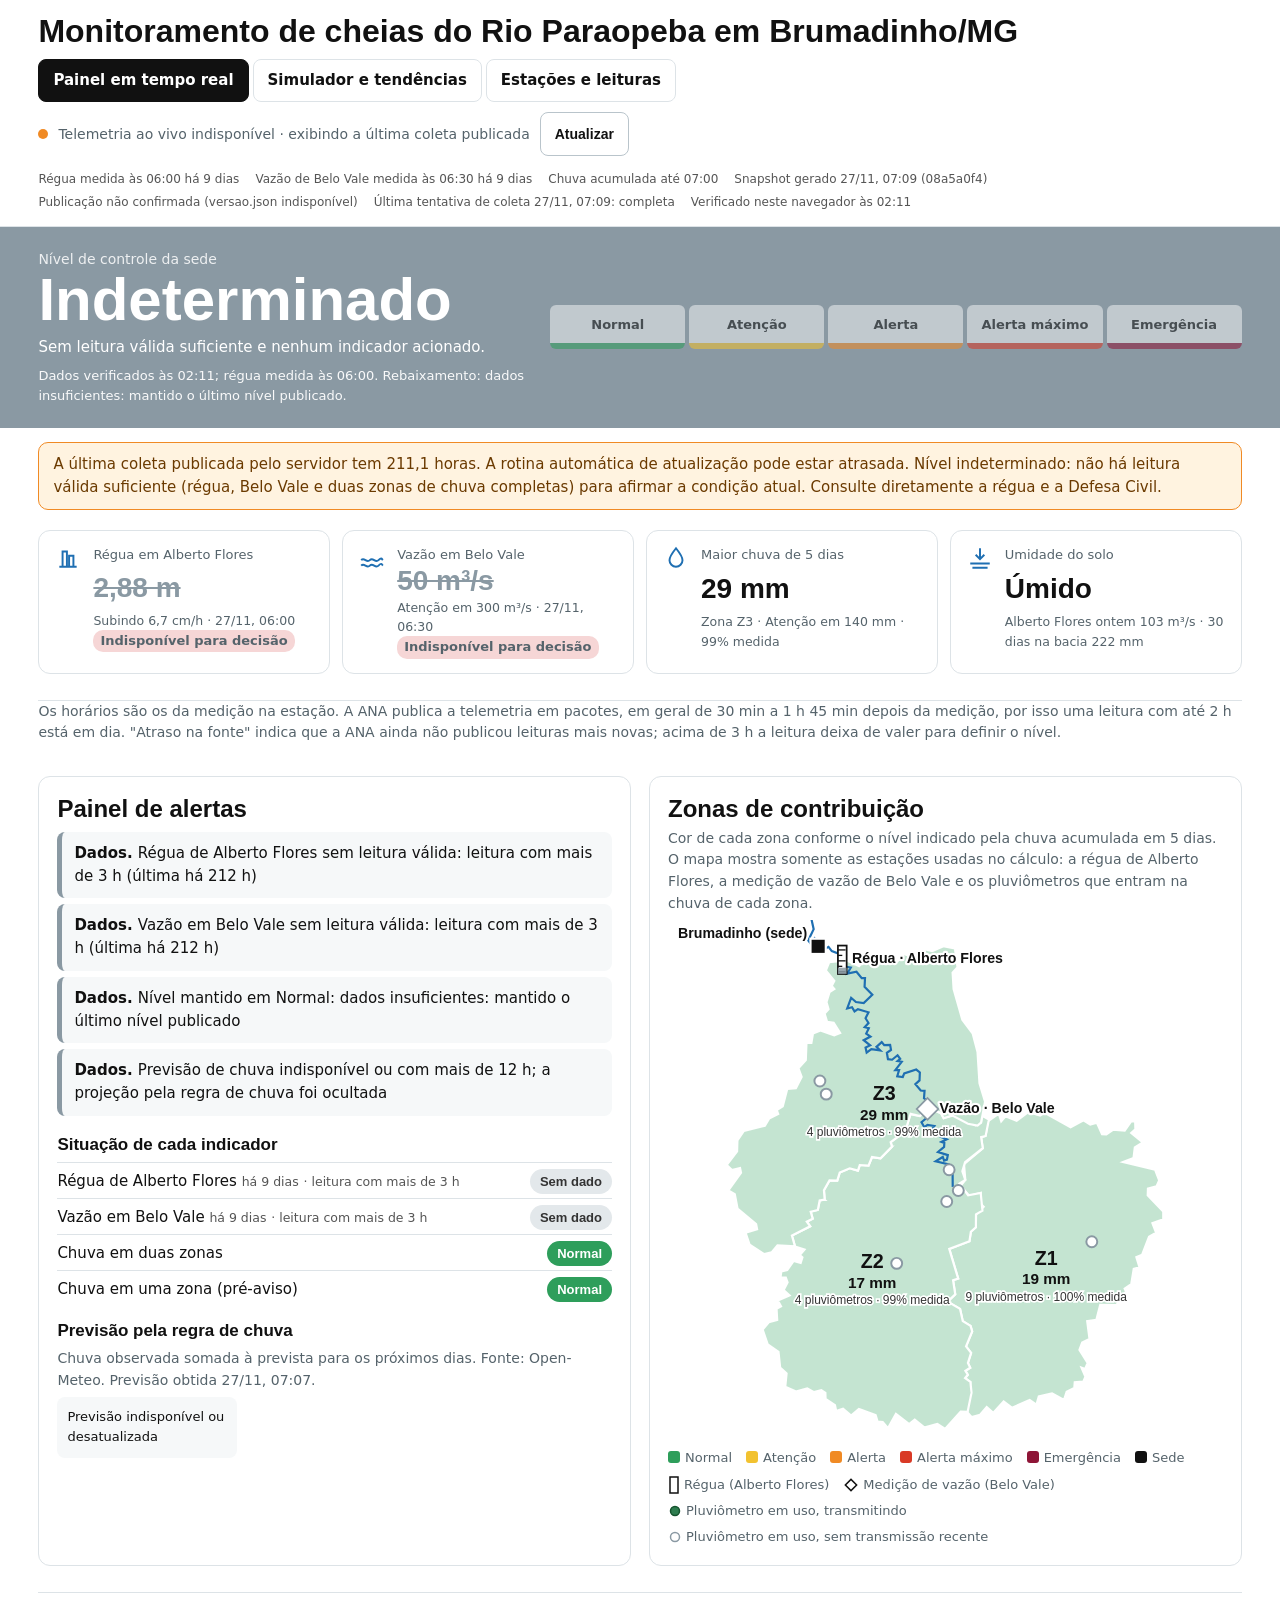
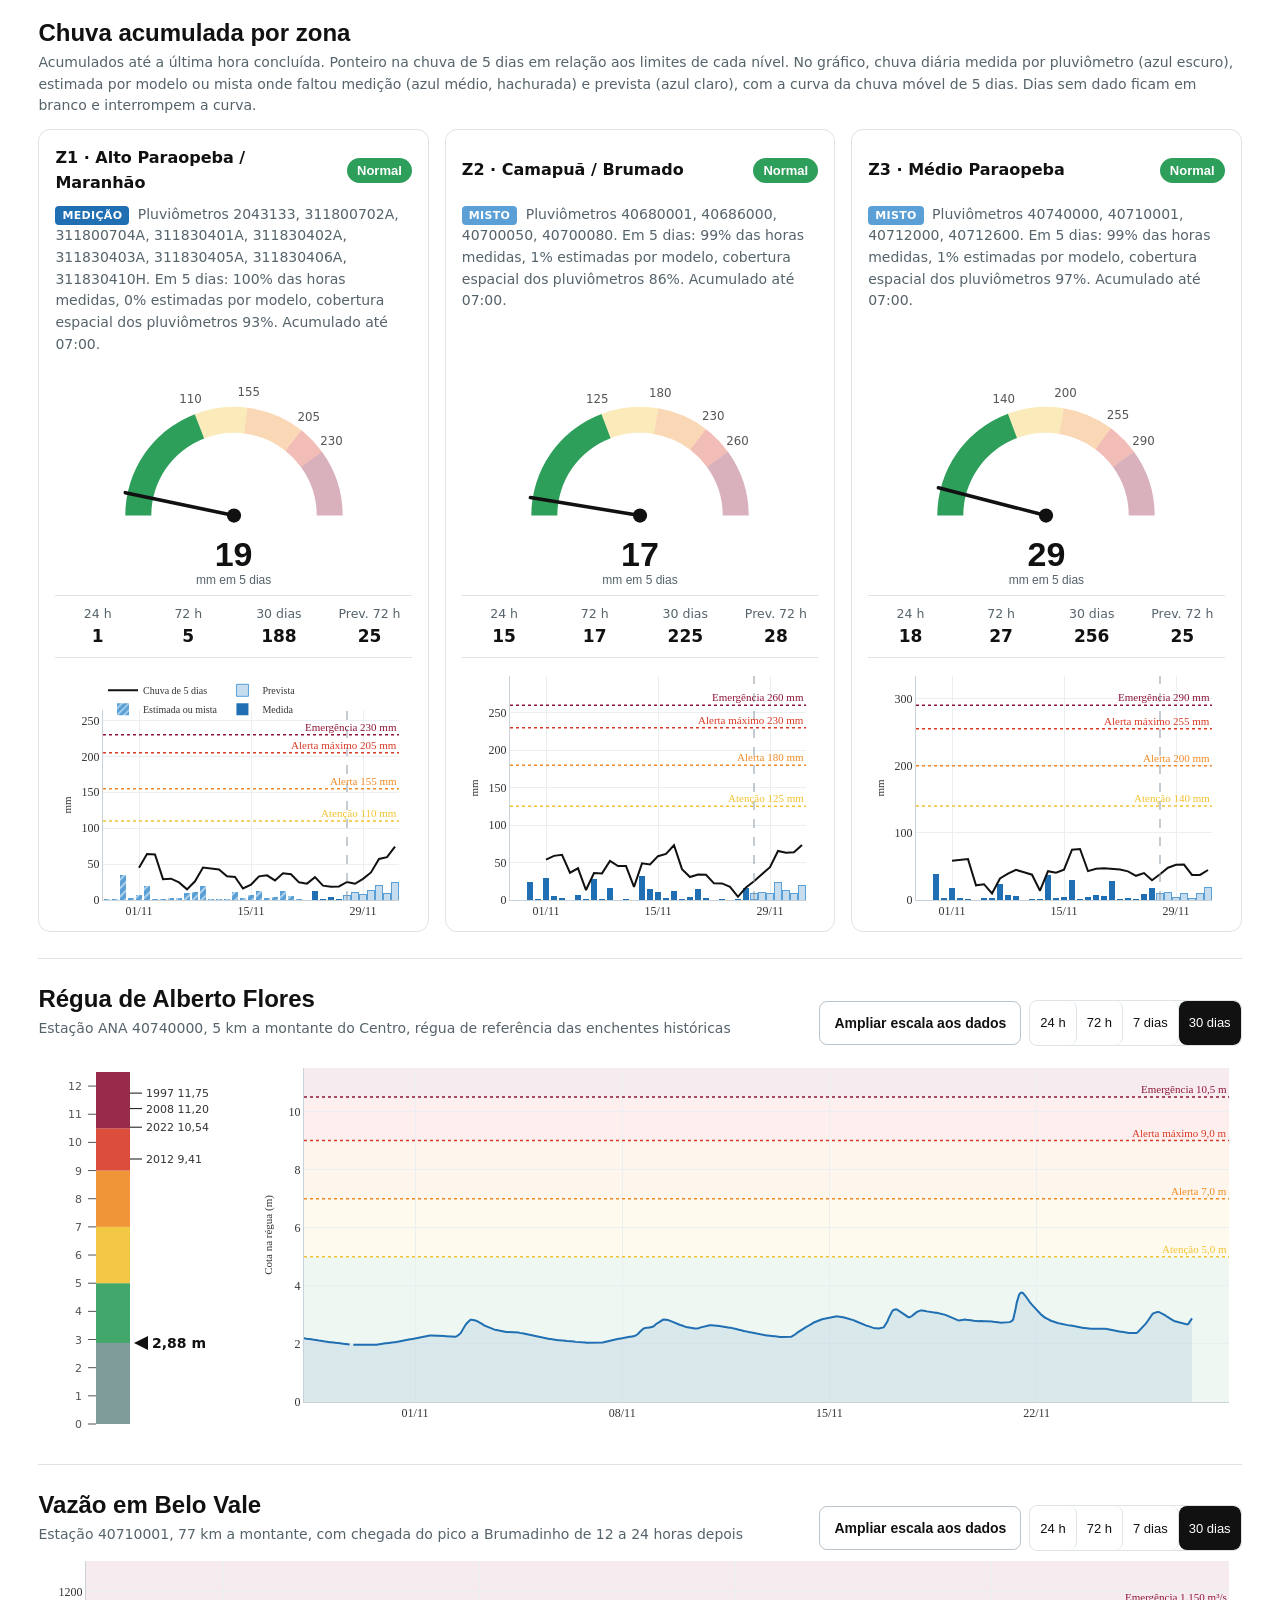
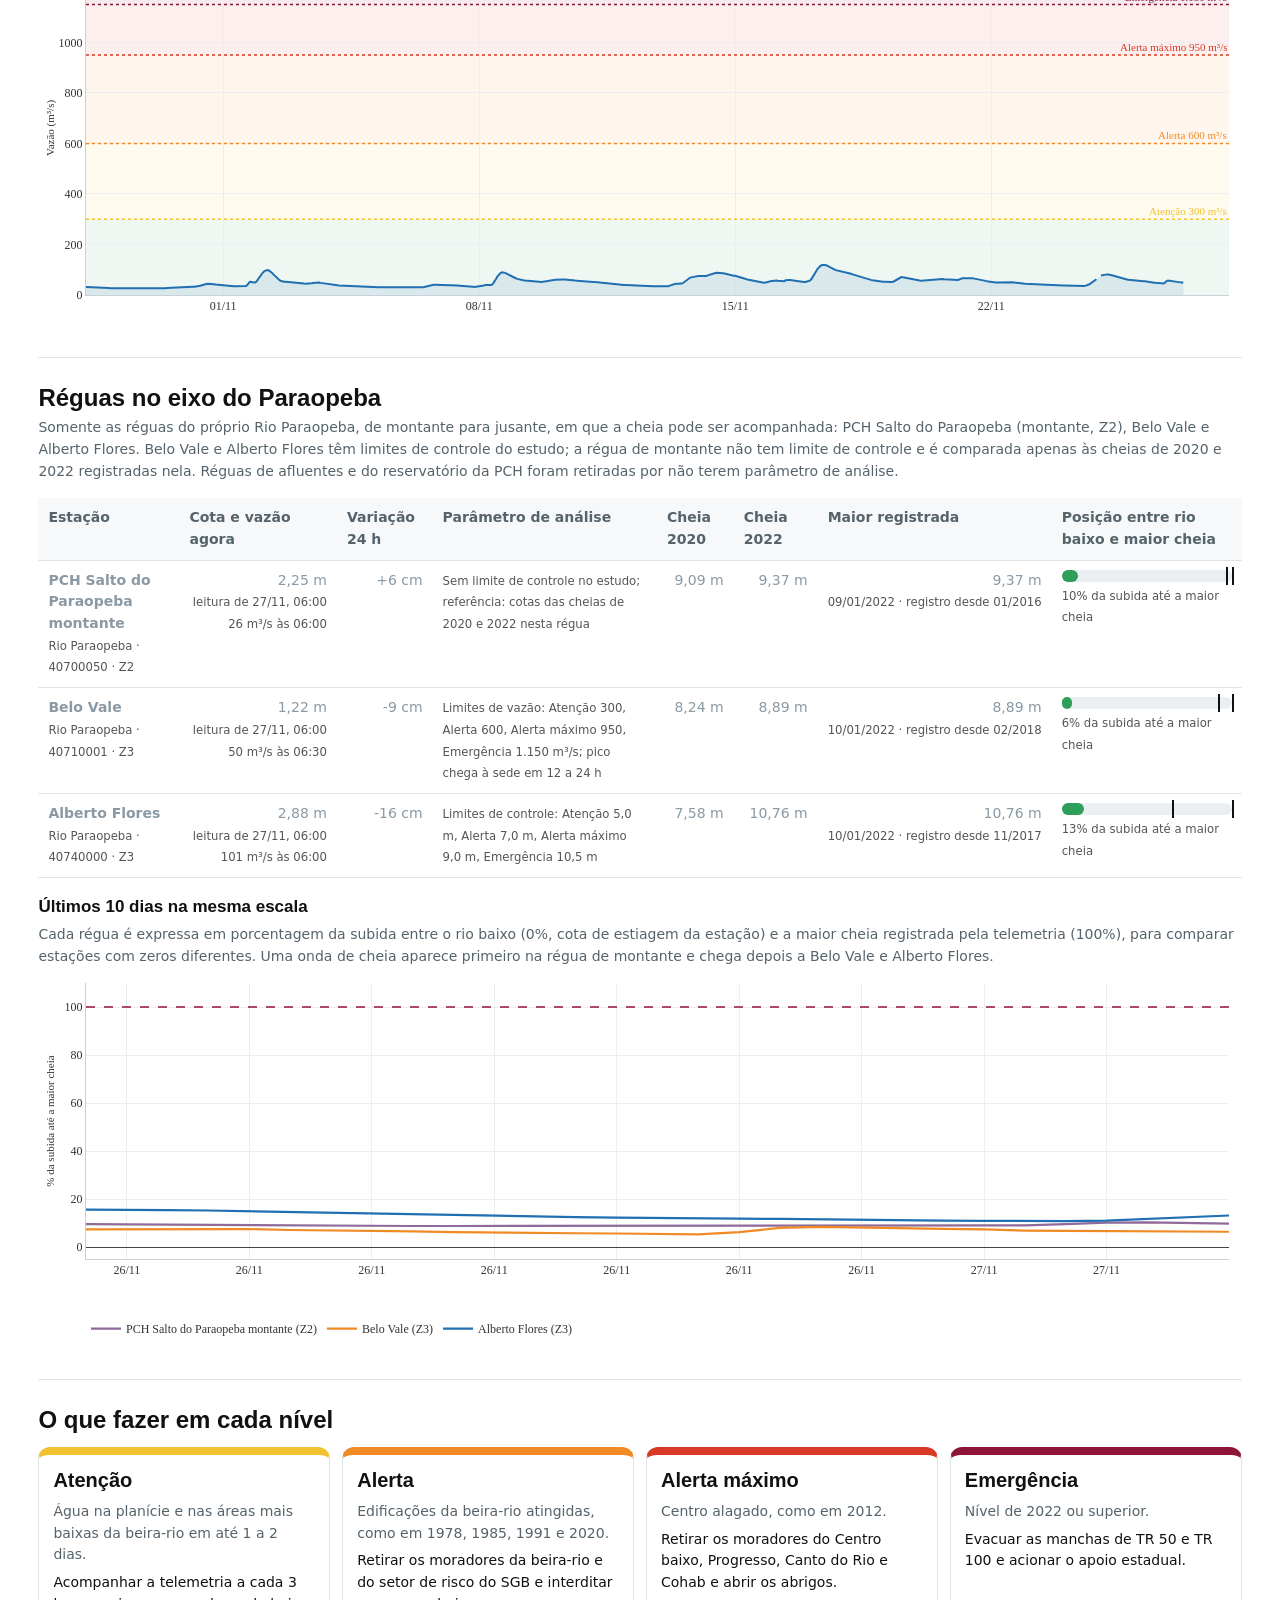
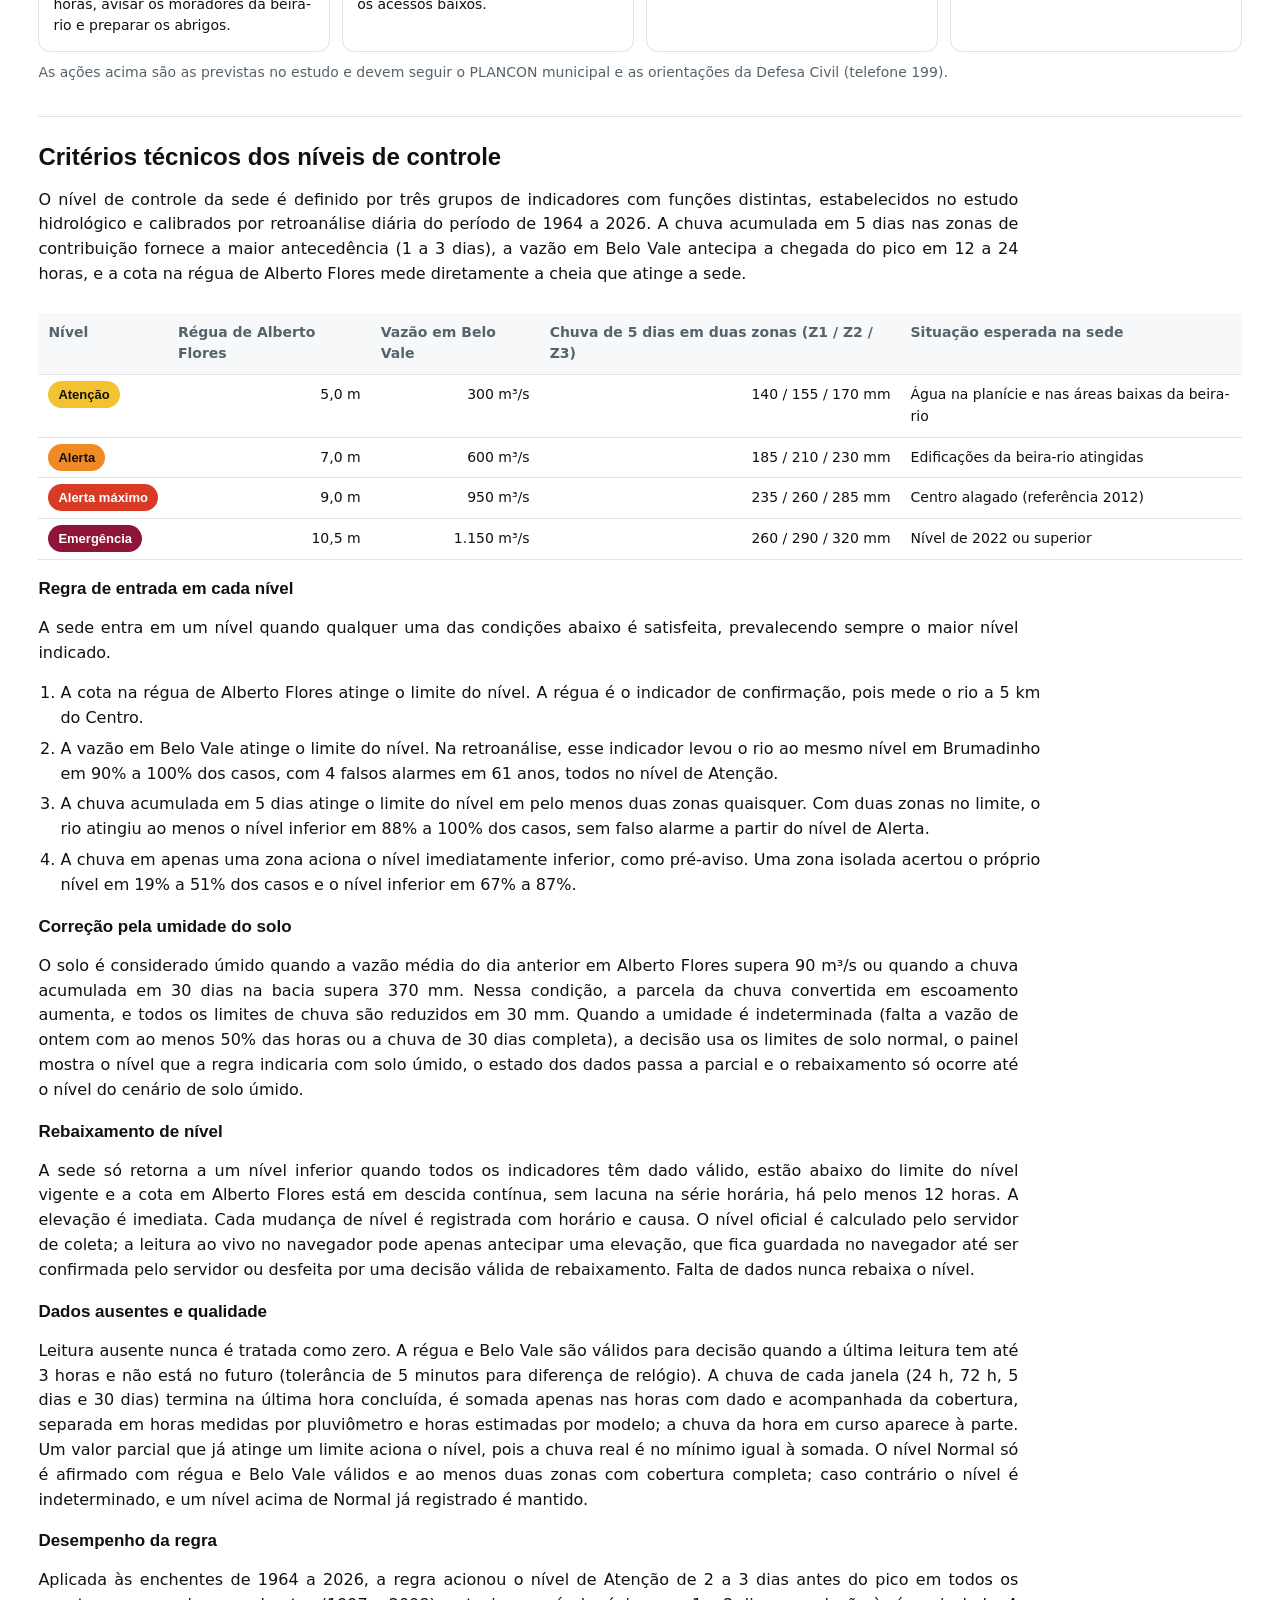
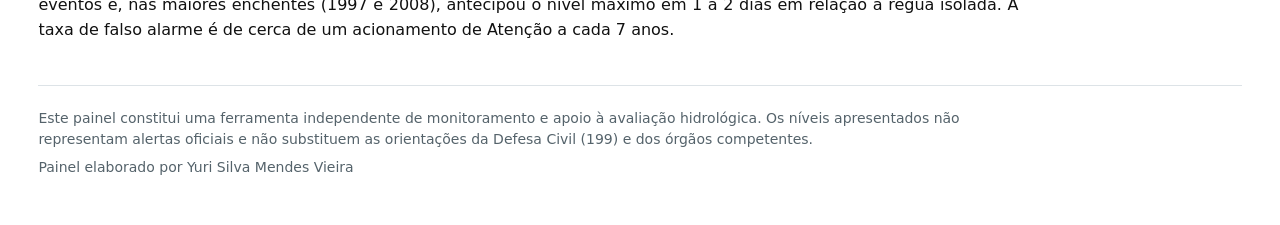
==== commit 1b39fdc8: "Painel: nota sobre horários de medição e atraso de publicação da ANA" ====
--- a/index.html
+++ b/index.html
@@ -39,6 +39,7 @@
  <div class="kpi"><svg viewBox="0 0 24 24" class="ic" aria-hidden="true"><path d="M12 3c4 5 6 8 6 11a6 6 0 0 1-12 0c0-3 2-6 6-11z" fill="none" stroke="currentColor" stroke-width="1.8"/></svg><span>Maior chuva de 5 dias</span><b id="kP5">...</b><em id="kP5t"></em></div>
  <div class="kpi"><svg viewBox="0 0 24 24" class="ic" aria-hidden="true"><path d="M3 17h18M5 21h14M12 3v10M8 9l4 4 4-4" fill="none" stroke="currentColor" stroke-width="1.8"/></svg><span>Umidade do solo</span><b id="kSolo">...</b><em id="kSolot"></em></div>
 </section>
+<p class="note kpinota">Os horários são os da medição na estação. A ANA publica a telemetria em pacotes, em geral de 30 min a 1 h 45 min depois da medição, por isso uma leitura com até 2 h está em dia. "Atraso na fonte" indica que a ANA ainda não publicou leituras mais novas; acima de 3 h a leitura deixa de valer para definir o nível.</p>
 
 <section class="grid2">
  <div class="panel">
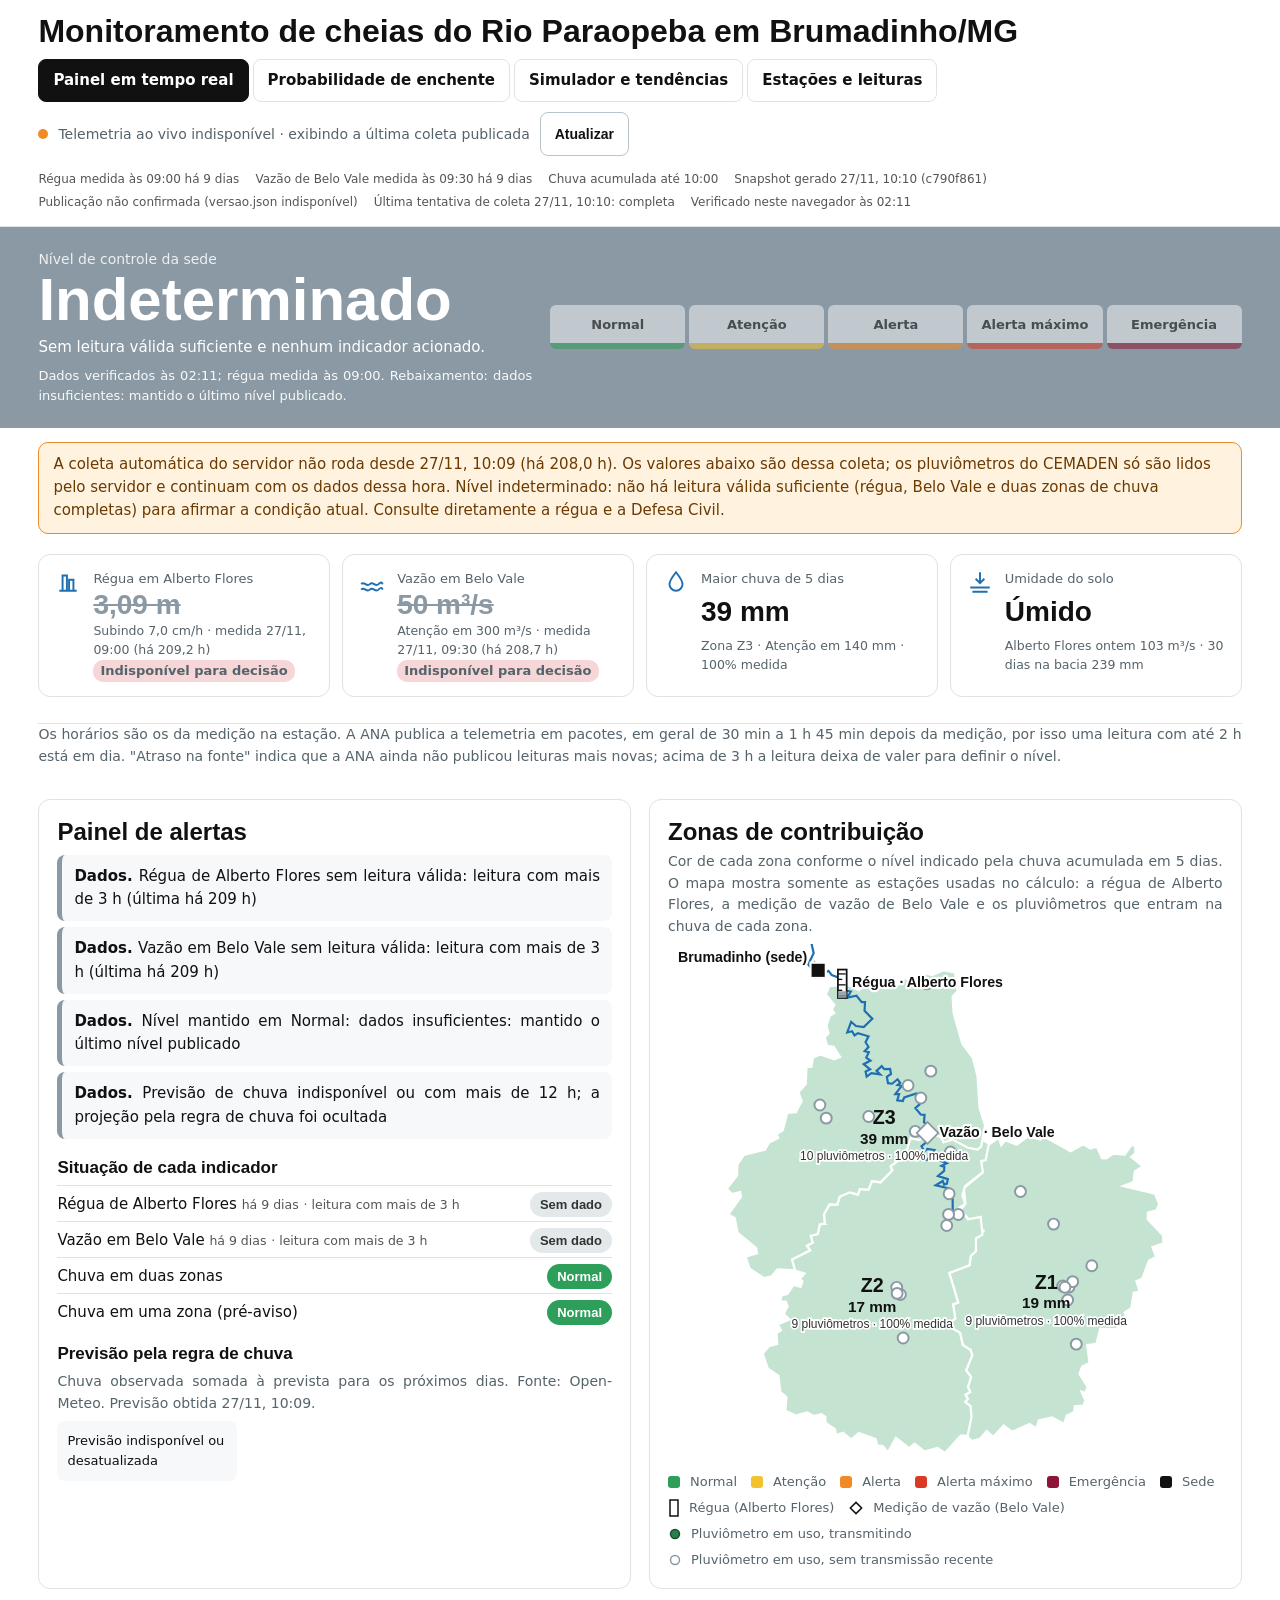
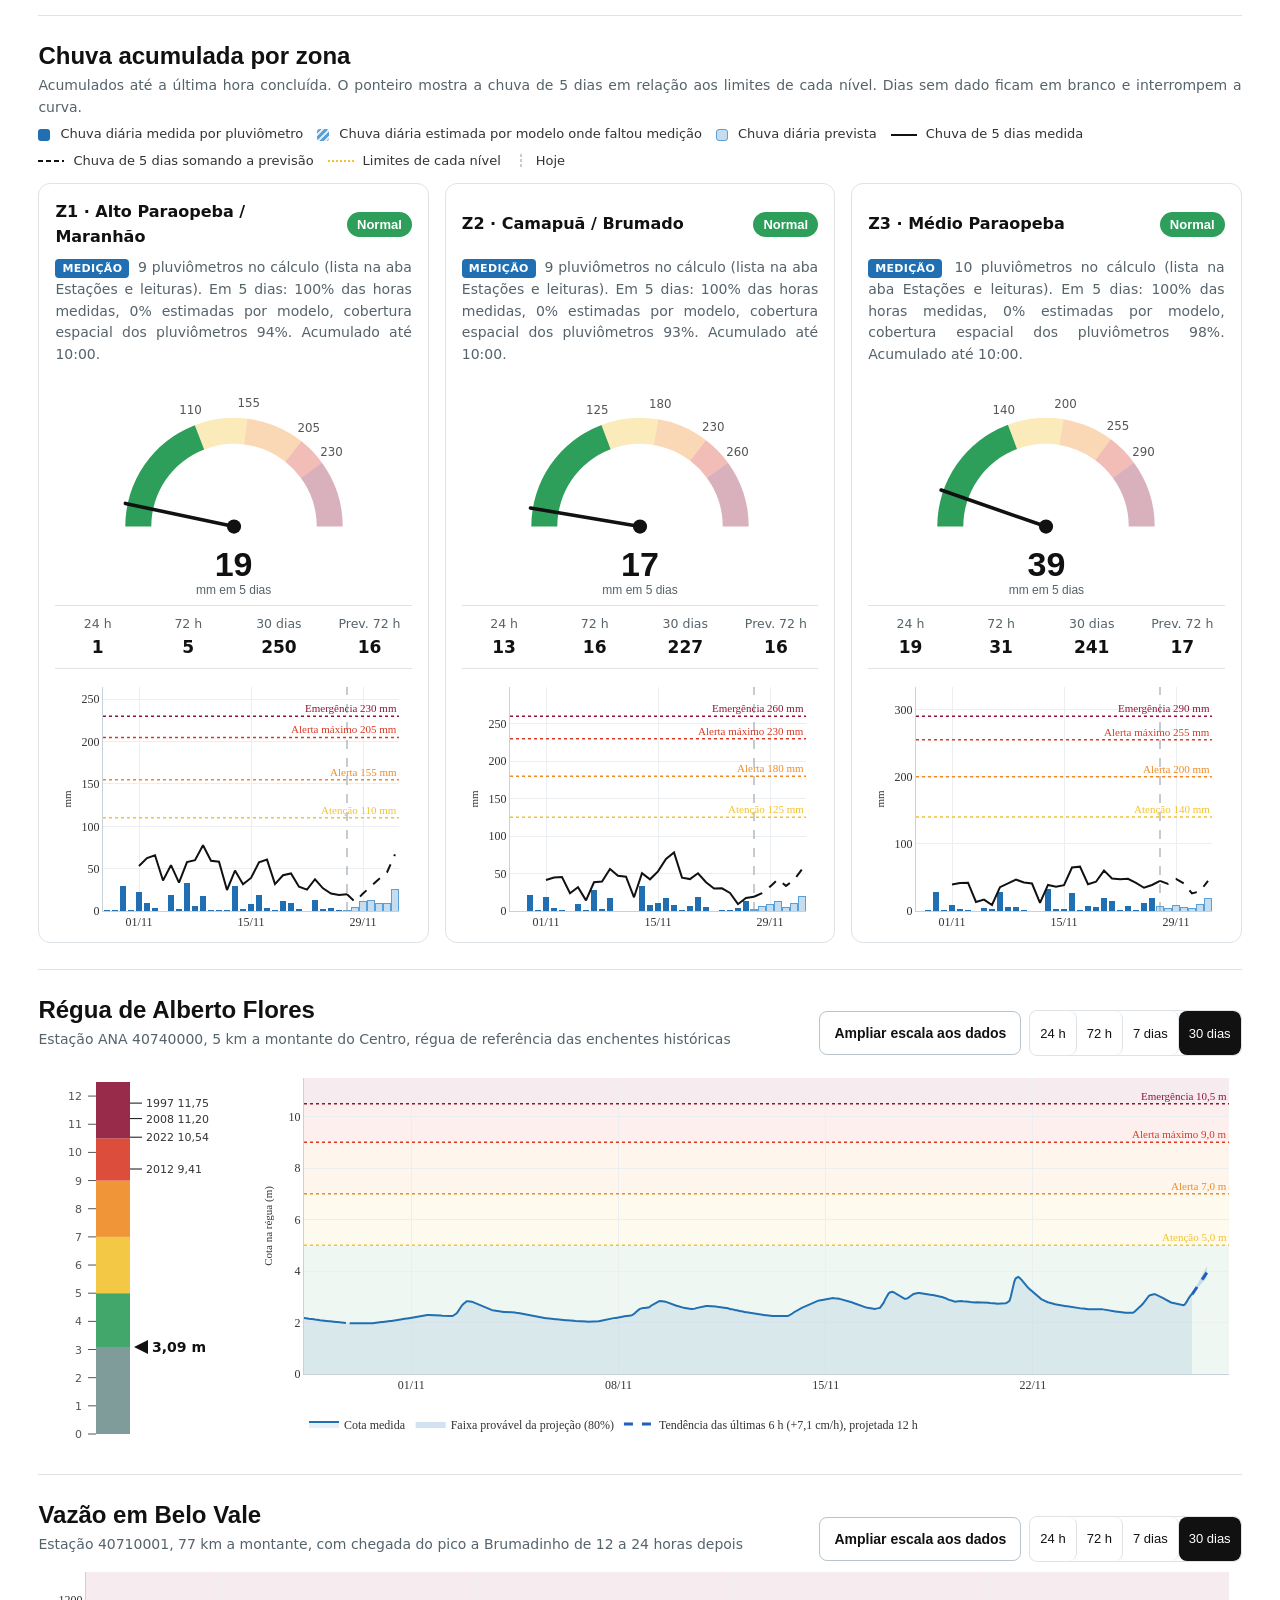
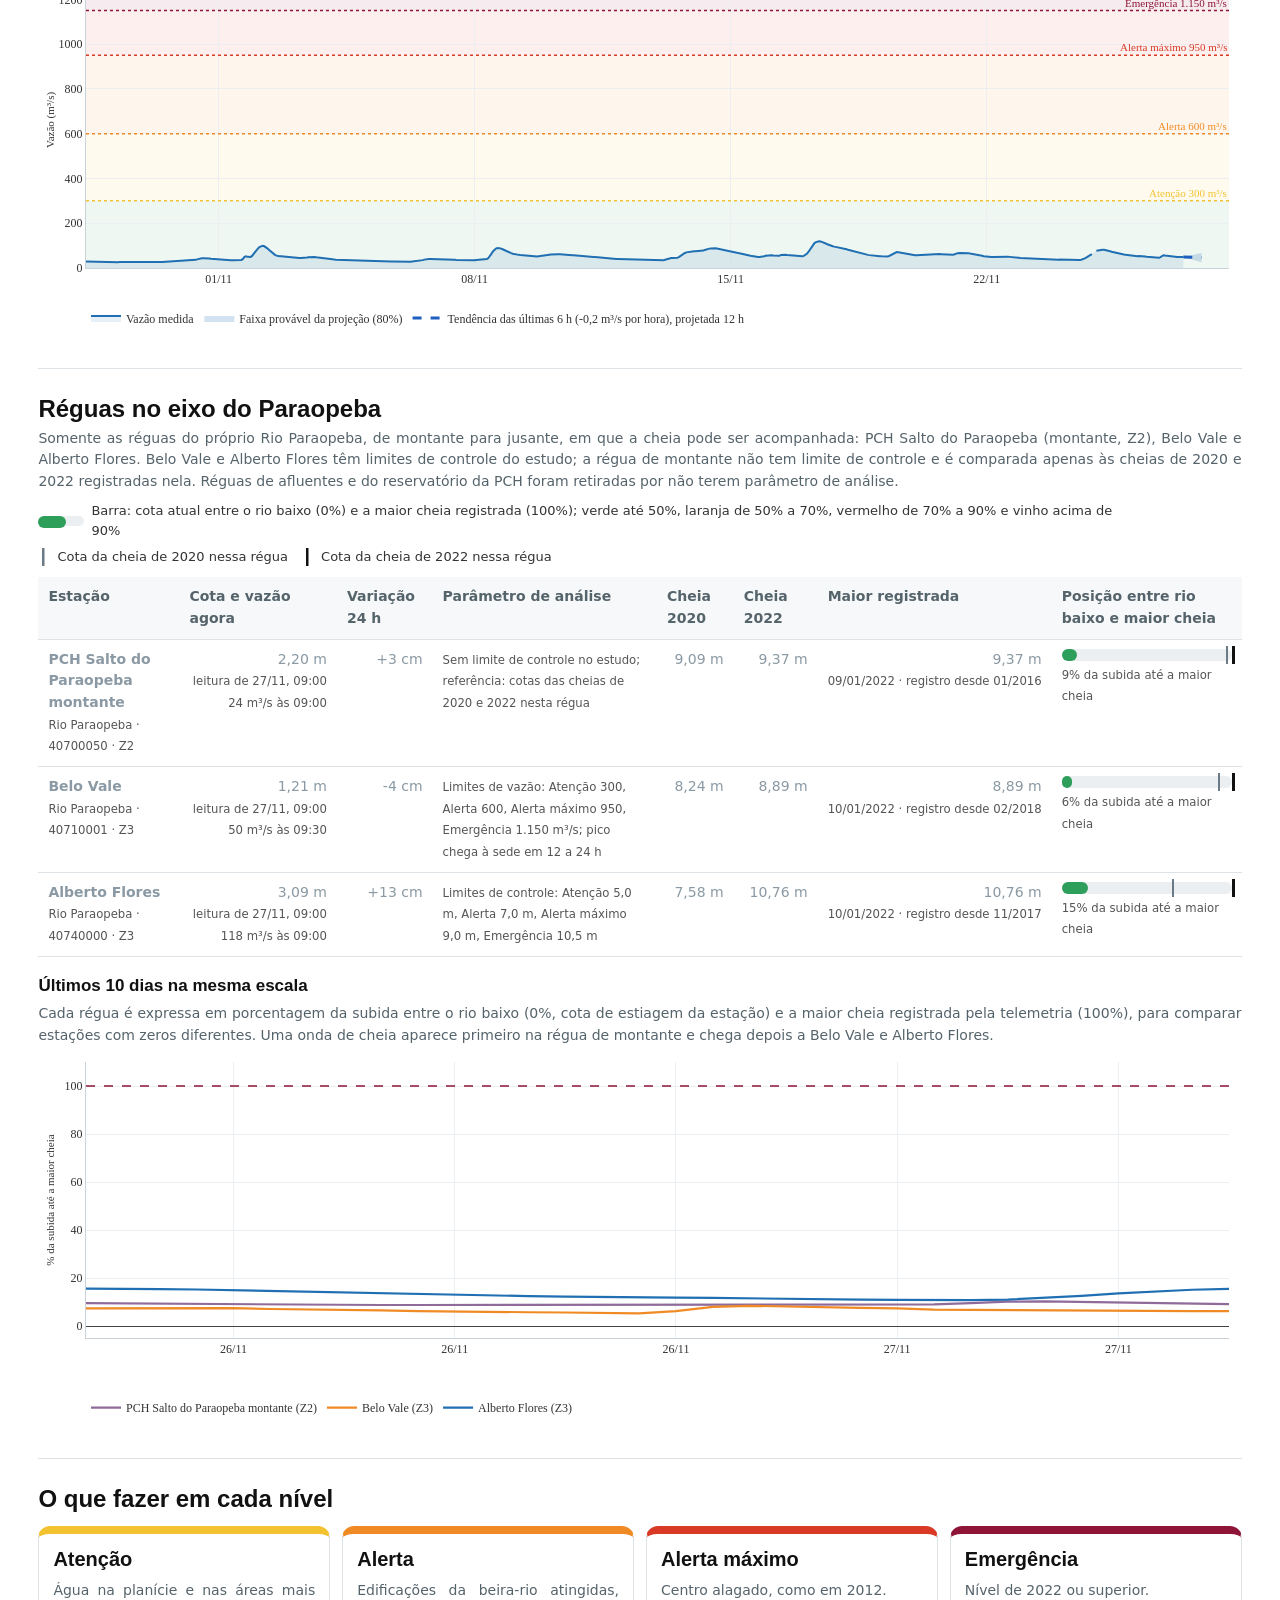
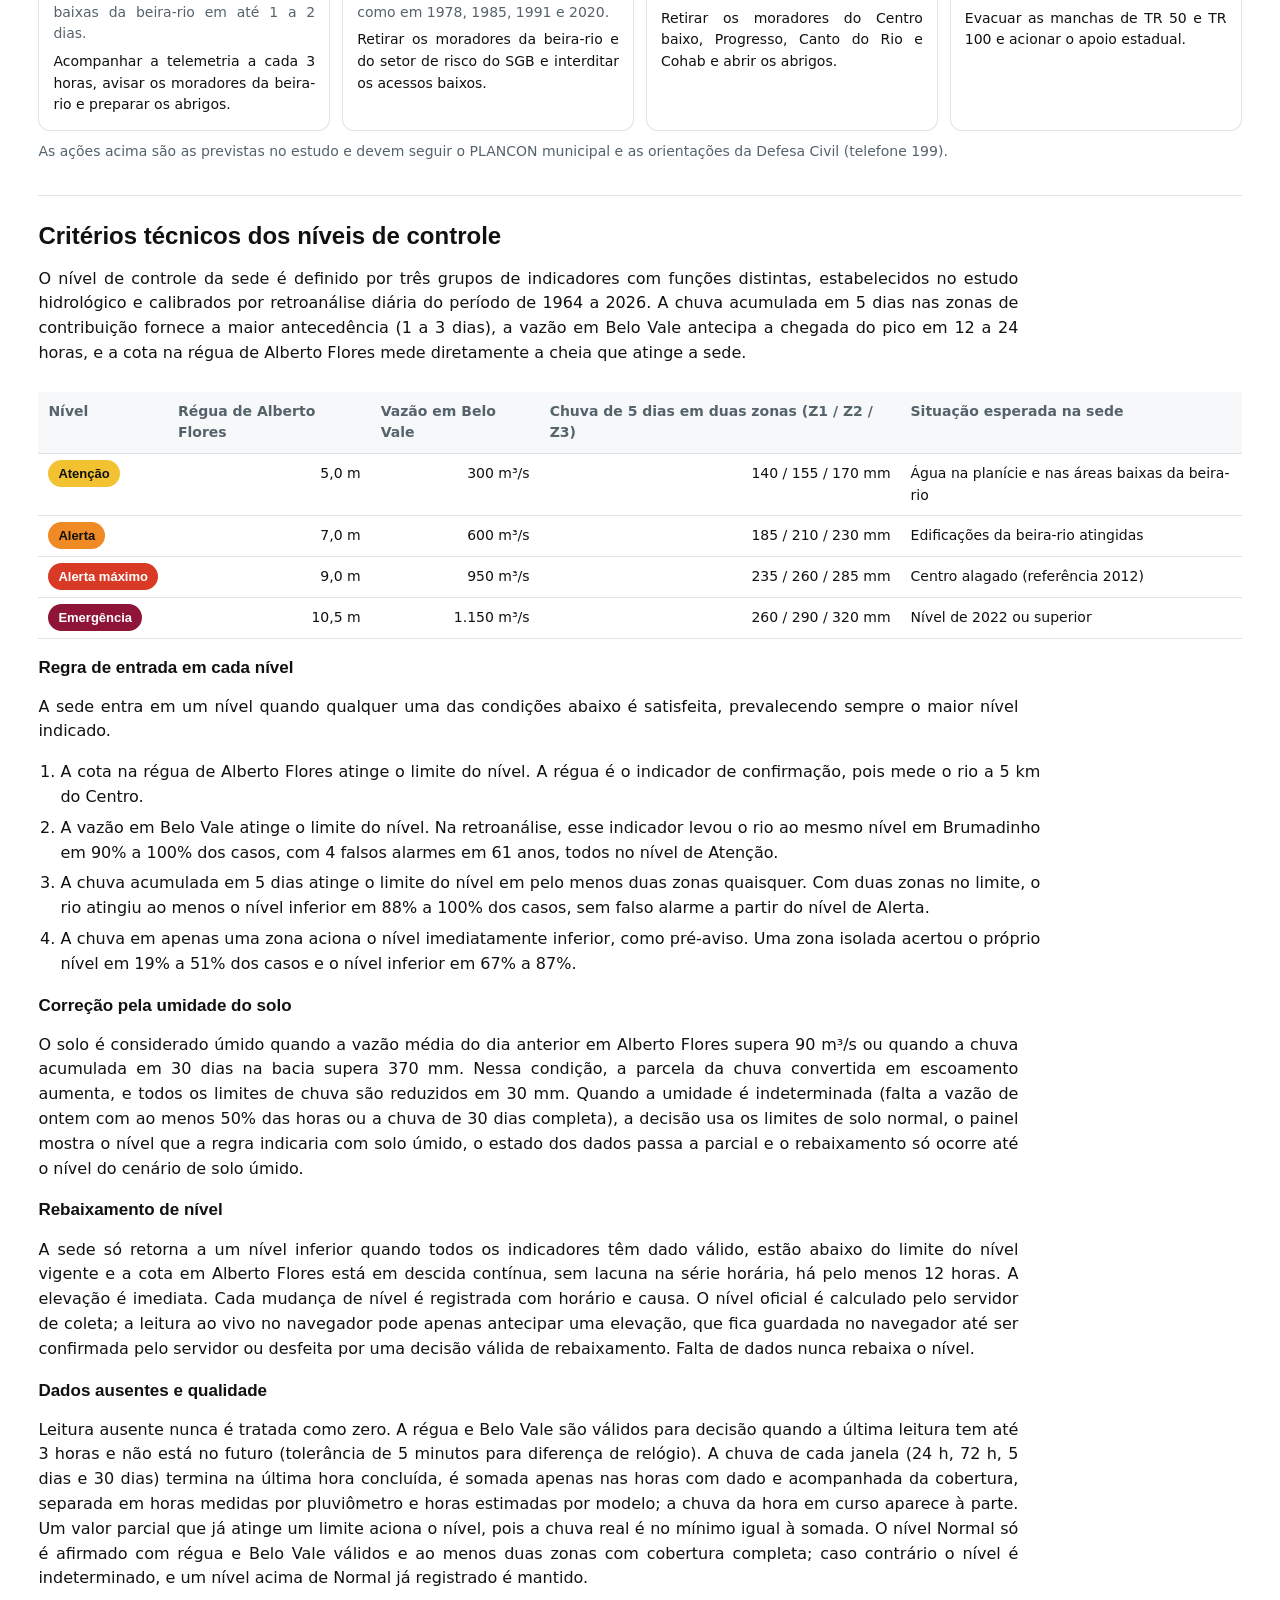
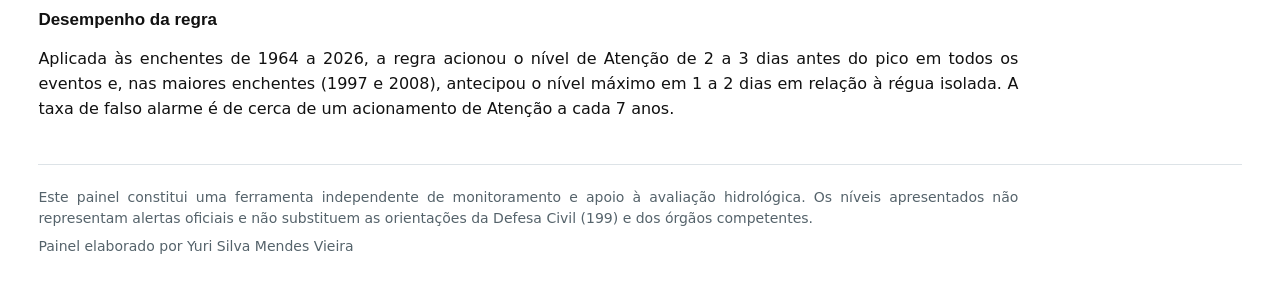
==== commit d89571c7: "Aba de probabilidade de enchente, tendências com faixa provável e legendas Nova aba Probabilidade de" ====
--- a/index.html
+++ b/index.html
@@ -18,7 +18,7 @@
 <body>
 <header class="top"><div class="wrap hdr">
  <h1>Monitoramento de cheias do Rio Paraopeba em Brumadinho/MG</h1>
- <nav class="tabs"><a class="on" href="index.html">Painel em tempo real</a><a href="simulador.html">Simulador e tendências</a><a href="estacoes.html">Estações e leituras</a></nav>
+ <nav class="tabs"><a class="on" href="index.html">Painel em tempo real</a><a href="probabilidade.html">Probabilidade de enchente</a><a href="simulador.html">Simulador e tendências</a><a href="estacoes.html">Estações e leituras</a></nav>
  <div class="upd"><span class="dot" id="dot"></span><span id="upd">Carregando dados</span><button id="btnUpd" type="button">Atualizar</button></div>
  <div class="tempos" id="tempos"></div>
 </div></header>
@@ -61,7 +61,8 @@
 
 <section>
  <h2>Chuva acumulada por zona</h2>
- <p class="note">Acumulados até a última hora concluída. Ponteiro na chuva de 5 dias em relação aos limites de cada nível. No gráfico, chuva diária medida por pluviômetro (azul escuro), estimada por modelo ou mista onde faltou medição (azul médio, hachurada) e prevista (azul claro), com a curva da chuva móvel de 5 dias. Dias sem dado ficam em branco e interrompem a curva.</p>
+ <p class="note">Acumulados até a última hora concluída. O ponteiro mostra a chuva de 5 dias em relação aos limites de cada nível. Dias sem dado ficam em branco e interrompem a curva.</p>
+ <div class="leg legz"><span><i style="background:#1f6fb2"></i>Chuva diária medida por pluviômetro</span><span><i class="hach"></i>Chuva diária estimada por modelo onde faltou medição</span><span><i style="background:#c6dcef;border:1px solid #5aa0d6"></i>Chuva diária prevista</span><span><svg width="26" height="10"><line x1="0" x2="26" y1="5" y2="5" stroke="#111" stroke-width="2"/></svg>Chuva de 5 dias medida</span><span><svg width="26" height="10"><line x1="0" x2="26" y1="5" y2="5" stroke="#111" stroke-width="2" stroke-dasharray="5 3"/></svg>Chuva de 5 dias somando a previsão</span><span><svg width="26" height="10"><line x1="0" x2="26" y1="5" y2="5" stroke="#f2c230" stroke-width="2" stroke-dasharray="2 2"/></svg>Limites de cada nível</span><span><svg width="12" height="14"><line x1="6" x2="6" y1="0" y2="14" stroke="#8a99a3" stroke-dasharray="3 2"/></svg>Hoje</span></div>
  <div class="zones" id="zones"></div>
 </section>
 
@@ -78,6 +79,7 @@
 <section>
  <h2>Réguas no eixo do Paraopeba</h2>
  <p class="note">Somente as réguas do próprio Rio Paraopeba, de montante para jusante, em que a cheia pode ser acompanhada: PCH Salto do Paraopeba (montante, Z2), Belo Vale e Alberto Flores. Belo Vale e Alberto Flores têm limites de controle do estudo; a régua de montante não tem limite de controle e é comparada apenas às cheias de 2020 e 2022 registradas nela. Réguas de afluentes e do reservatório da PCH foram retiradas por não terem parâmetro de análise.</p>
+ <div class="leg legrg"><span><span class="pbar mini"><i style="width:60%;background:#2e9e5b"></i></span>Barra: cota atual entre o rio baixo (0%) e a maior cheia registrada (100%); verde até 50%, laranja de 50% a 70%, vermelho de 70% a 90% e vinho acima de 90%</span><span><svg width="10" height="18"><rect x="4" y="0" width="2.5" height="18" fill="#6b7a84"/></svg>Cota da cheia de 2020 nessa régua</span><span><svg width="10" height="18"><rect x="4" y="0" width="2.5" height="18" fill="#111"/></svg>Cota da cheia de 2022 nessa régua</span></div>
  <div class="scroll"><table class="rg"><thead><tr><th>Estação</th><th>Cota e vazão agora</th><th>Variação 24 h</th><th>Parâmetro de análise</th><th>Cheia 2020</th><th>Cheia 2022</th><th>Maior registrada</th><th>Posição entre rio baixo e maior cheia</th></tr></thead><tbody id="tbRg"></tbody></table></div>
  <h3>Últimos 10 dias na mesma escala</h3>
  <p class="note">Cada régua é expressa em porcentagem da subida entre o rio baixo (0%, cota de estiagem da estação) e a maior cheia registrada pela telemetria (100%), para comparar estações com zeros diferentes. Uma onda de cheia aparece primeiro na régua de montante e chega depois a Belo Vale e Alberto Flores.</p>
--- a/estilo.css
+++ b/estilo.css
@@ -165,3 +165,33 @@
 @media(max-width:600px){.rgrid.r4{grid-template-columns:repeat(2,minmax(0,1fr))}}
 .kpi-s{display:flex;flex-direction:column;gap:2px}.kpi-s b{white-space:nowrap}
 @media(max-width:600px){header.top{position:static}.steps li{font-size:11px;padding:8px 2px 6px}.tempos span{display:block}}
+/* textos justificados em todas as abas */
+p,.note,li,.ajuda,.bn-t,.bn-s,.alerts li{text-align:justify;hyphens:auto;-webkit-hyphens:auto}
+.leg span,.kpi em,.rgrid div,.chip,td,th{hyphens:manual}
+/* legendas em HTML */
+.leg{align-items:center}
+.leg span{display:inline-flex;align-items:center;gap:5px}
+.leg i.hach{background:repeating-linear-gradient(135deg,#5aa0d6 0 3px,#d8e8f6 3px 5px)}
+.leg i.hach2{background:repeating-linear-gradient(45deg,#8e1537 0 2px,#fff 2px 5px)}
+.legz{margin:6px 0 2px;color:#333}
+.legrg{margin:8px 0 0;color:#333;max-width:1100px}
+.legsim{justify-content:flex-start;margin-top:10px;font-size:12.5px;color:#333}
+.pbar.mini{display:inline-block;width:46px;min-width:46px;height:10px;margin:0 2px 0 0;vertical-align:middle}
+.pbar s.m20{background:#6b7a84}.pbar s.m22{background:#111;width:3px}
+/* probabilidade */
+.pb-head{display:grid;grid-template-columns:repeat(4,minmax(0,1fr));gap:12px;margin-top:12px}
+@media(max-width:900px){.pb-head{grid-template-columns:repeat(2,minmax(0,1fr))}}
+.pb-card{border:1px solid var(--line);border-top:8px solid #ccc;border-radius:12px;padding:14px 16px;display:flex;flex-direction:column;gap:4px}
+.pb-card span{font-size:14px;color:var(--mute);font-weight:600}
+.pb-card b{font:700 40px/1 "IBM Plex Sans Condensed",sans-serif}
+.pb-card i{font-style:normal;font-size:12px;font-weight:700;align-self:flex-start;padding:3px 9px;border-radius:10px}
+.pb-card small{font-size:12.5px;color:var(--mute)}
+.pb-resumo{font-size:16px;margin:14px 0 0;max-width:1100px}
+.pbc{display:inline-block;font-size:11px;font-weight:700;padding:2px 8px;border-radius:10px;margin-left:6px}
+.pbt td b{font-size:16px}
+.pbt tr.pbr td{background:#fafbfc}
+/* pluviometria por zona */
+.zpl{display:grid;grid-template-columns:repeat(3,minmax(0,1fr));gap:14px;margin-top:12px}
+@media(max-width:1100px){.zpl{grid-template-columns:minmax(0,1fr)}}
+.zpl h3{margin-top:0}
+.zpt td,.zpt th{font-size:13px;padding:6px 8px}
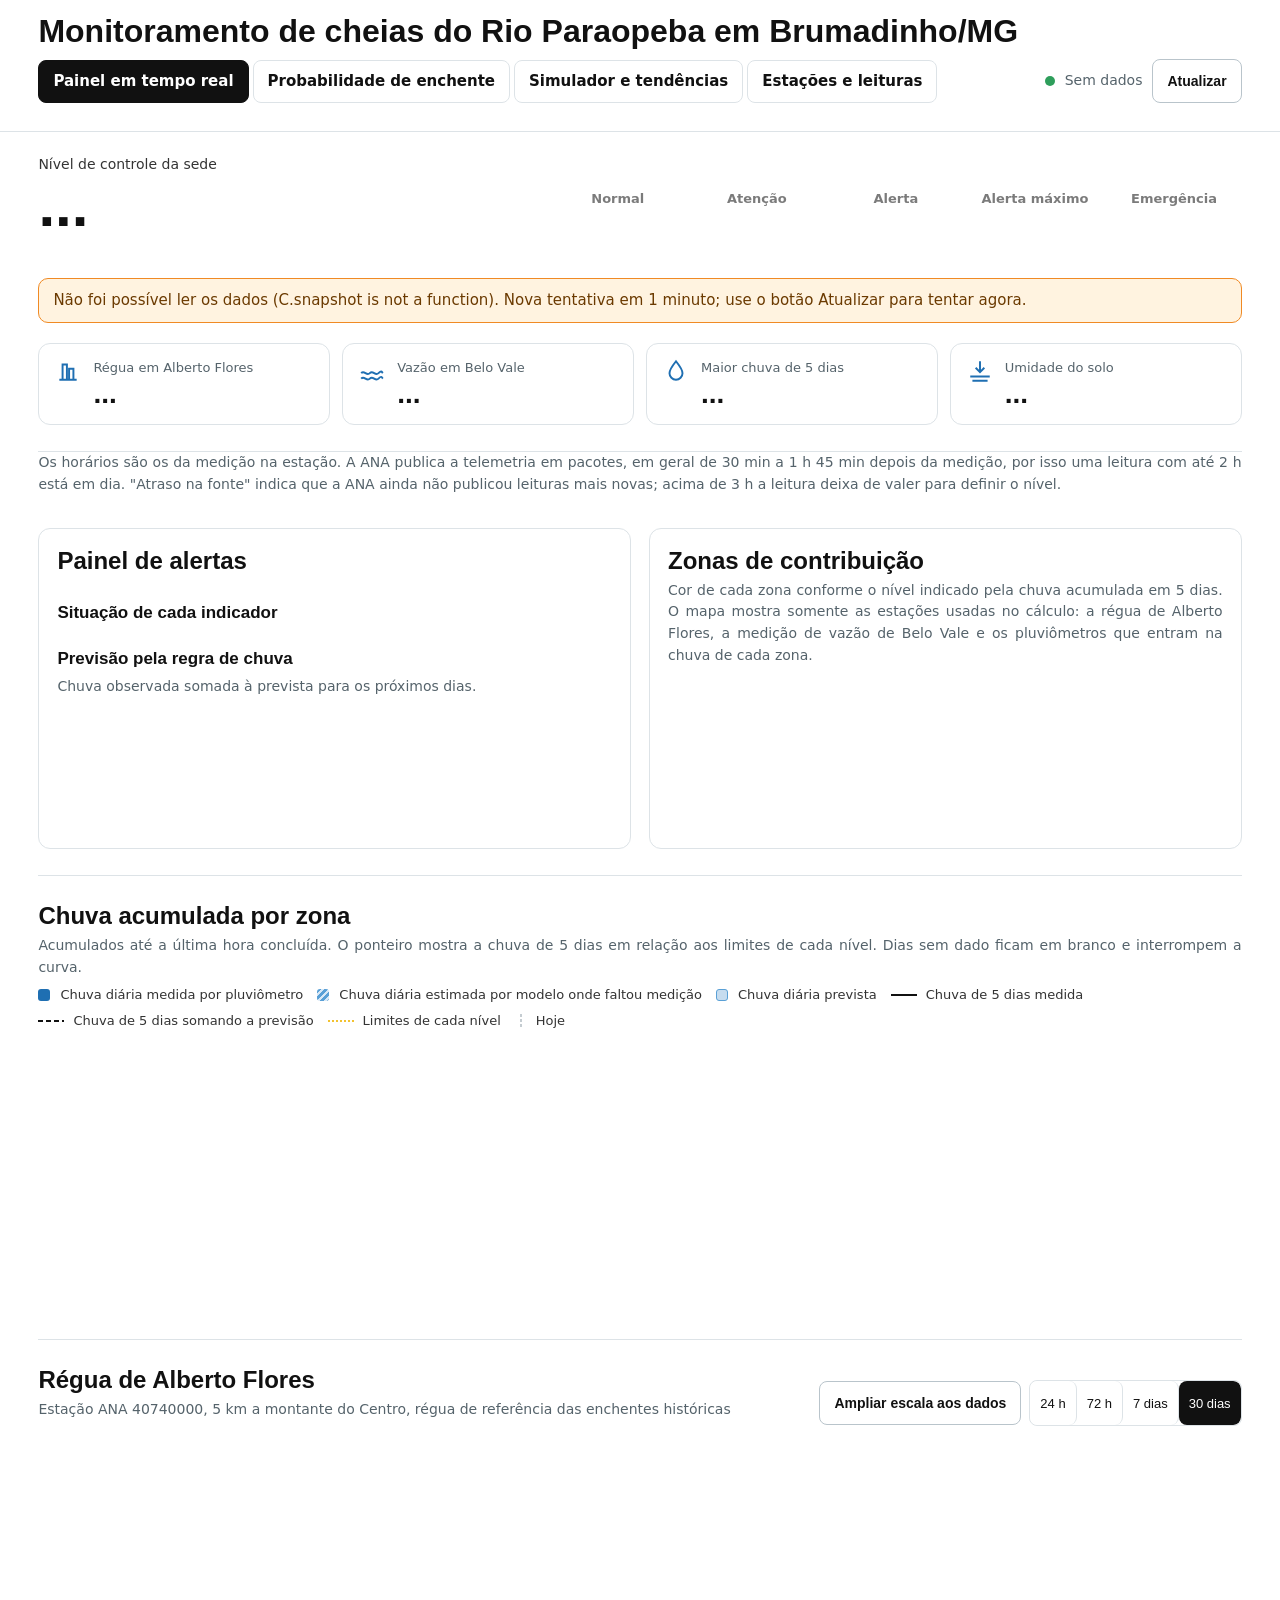
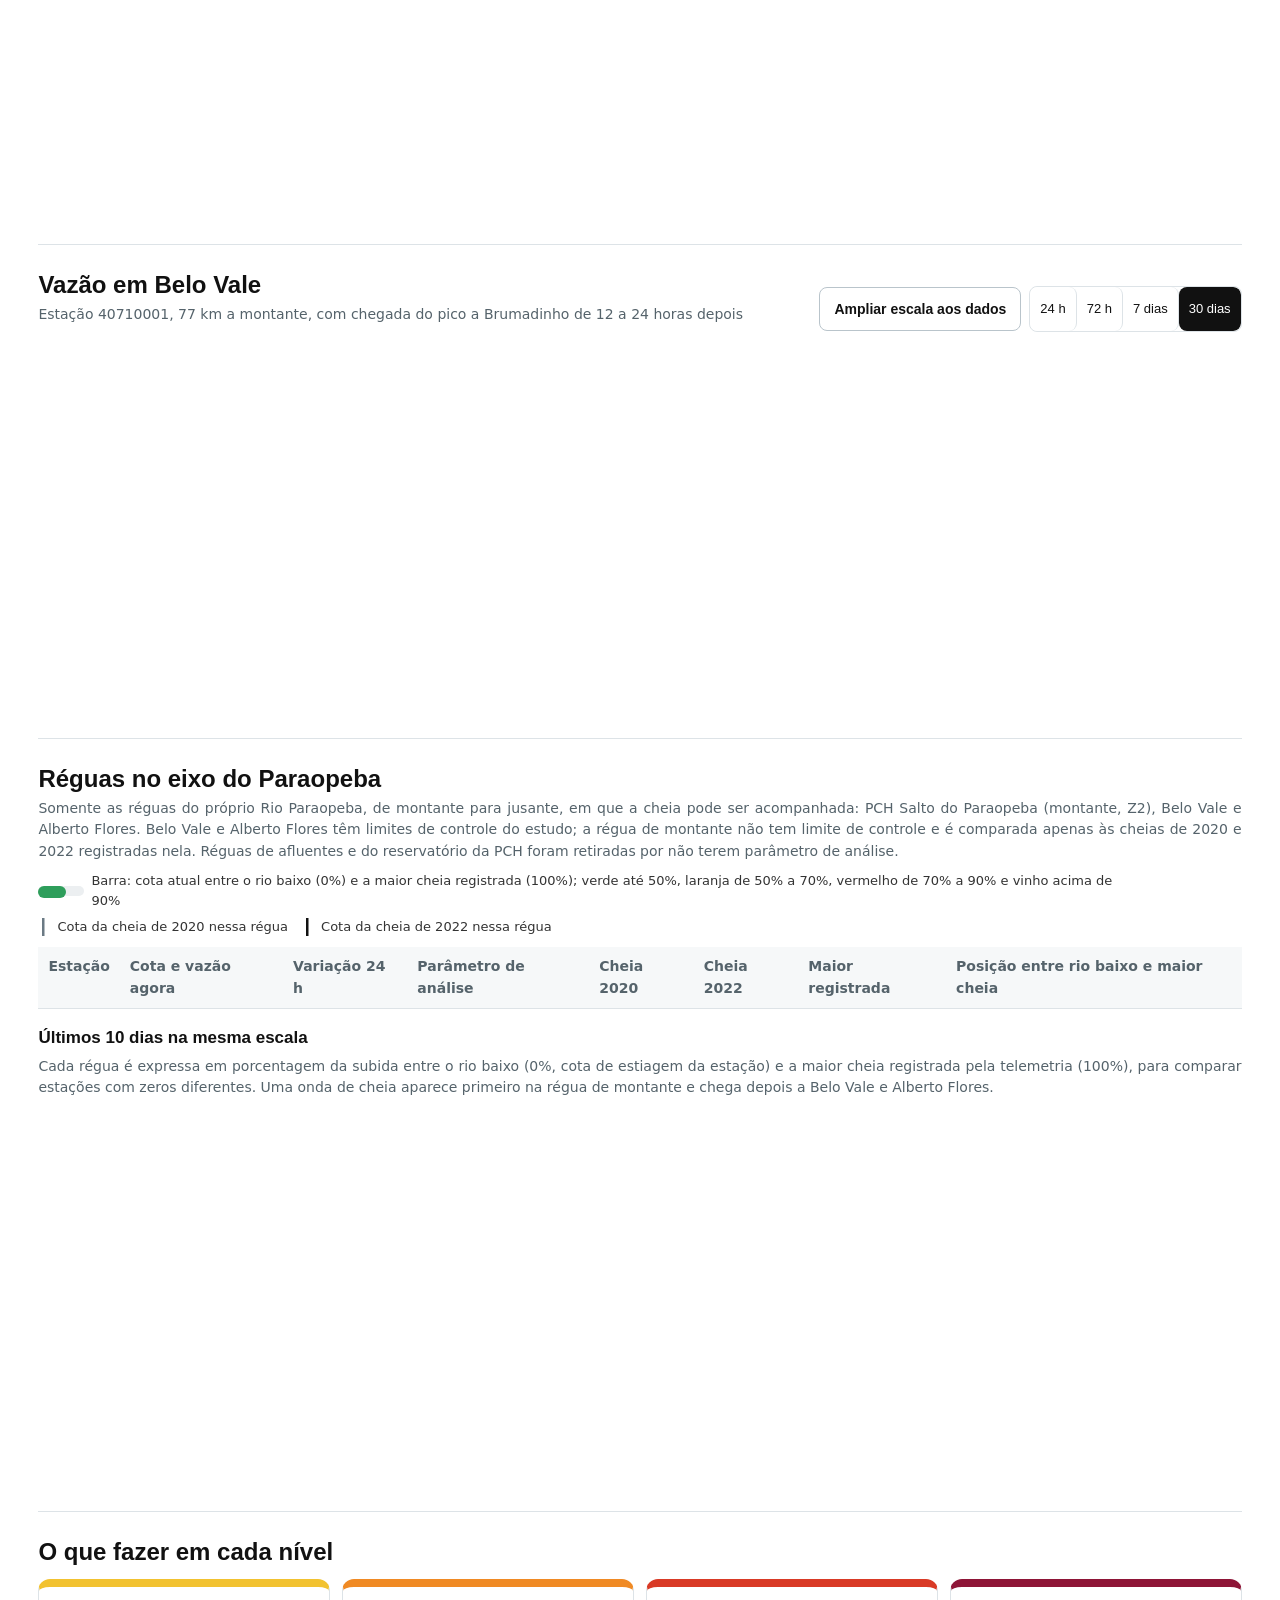
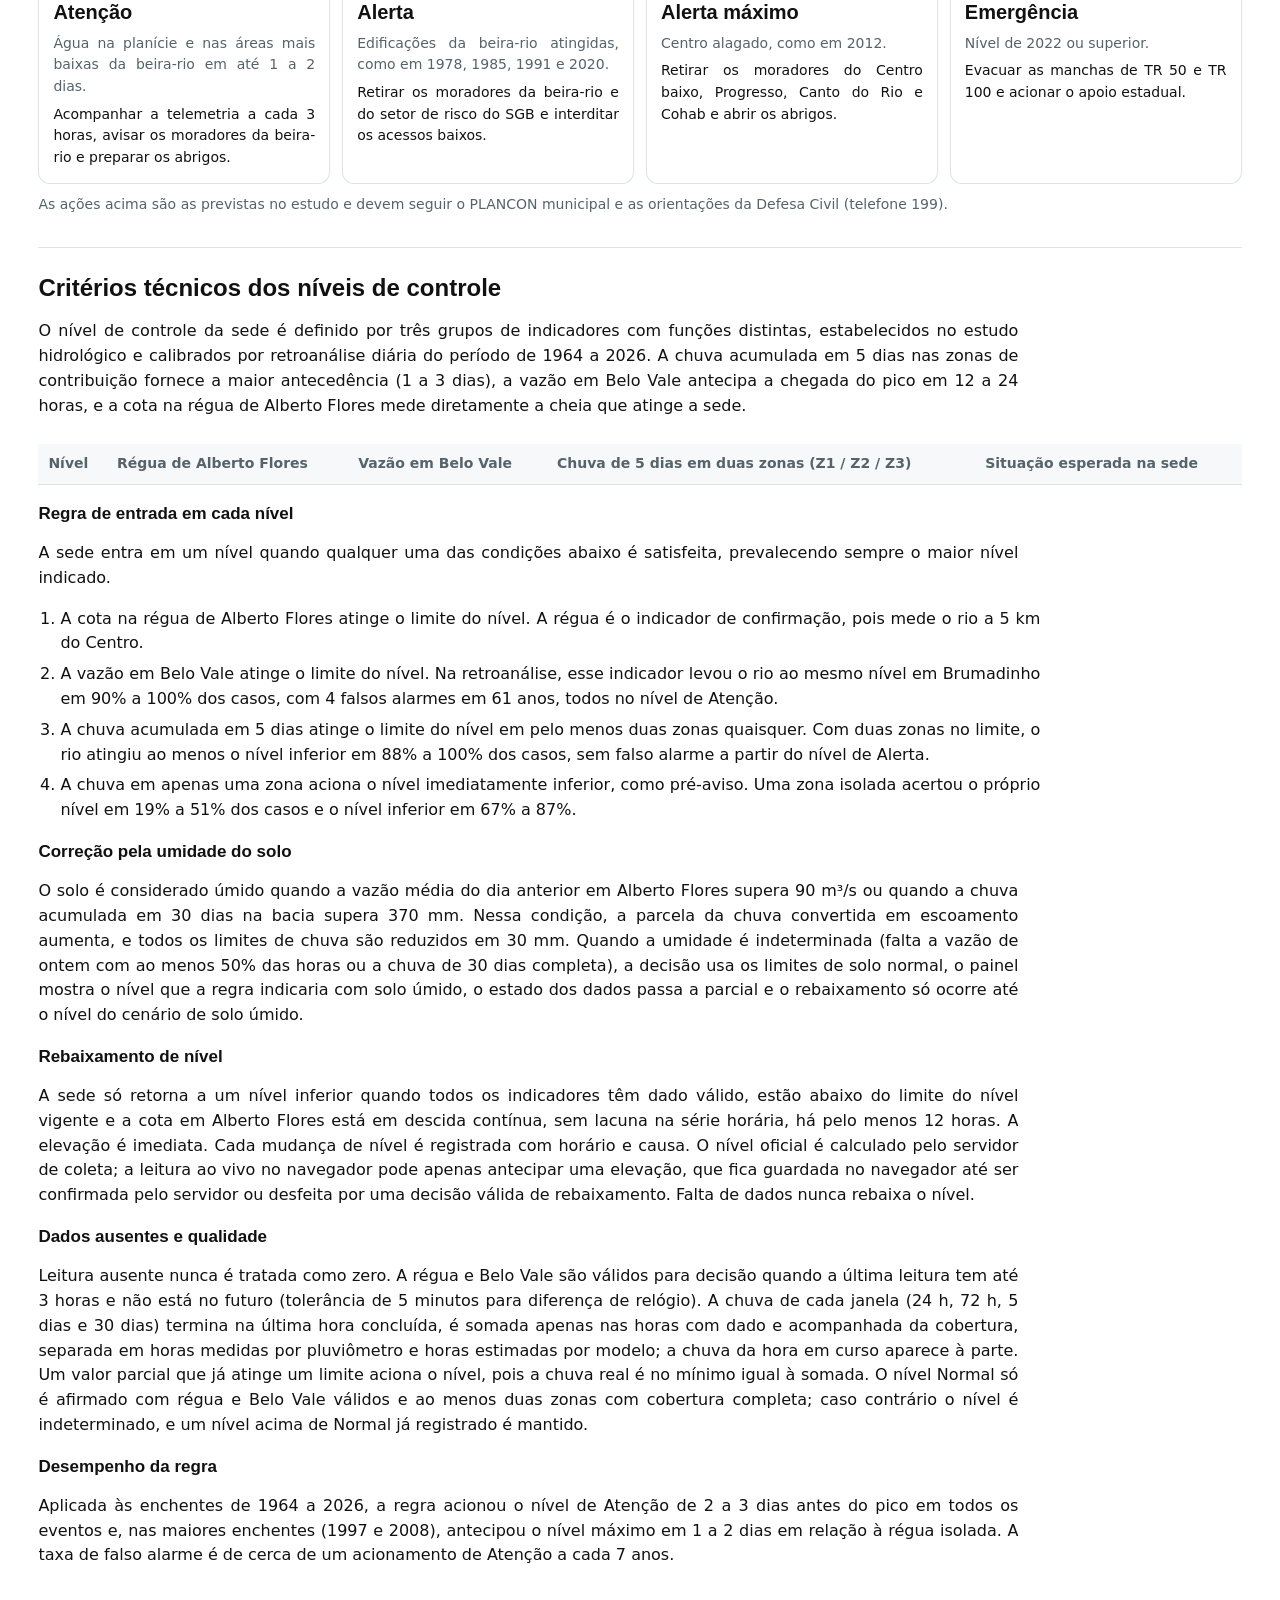
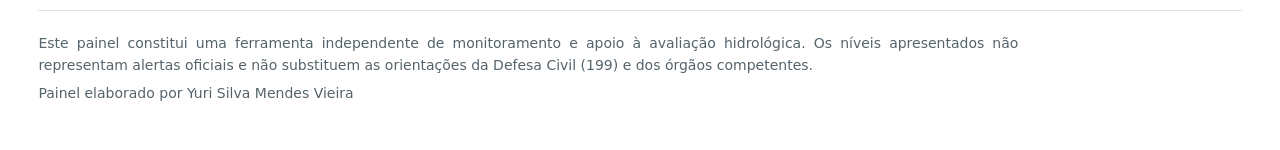
==== commit 8b8e2958: "Update index.html" ====
--- a/index.html
+++ b/index.html
@@ -3,7 +3,7 @@
 <head>
 <meta charset="utf-8">
 <meta name="viewport" content="width=device-width,initial-scale=1">
-<meta http-equiv="Content-Security-Policy" content="default-src 'self'; script-src 'self'; style-src 'self' 'unsafe-inline' https://fonts.googleapis.com; font-src https://fonts.gstatic.com; img-src 'self' data:; connect-src 'self' https://telemetriaws1.ana.gov.br https://api.open-meteo.com https://api.github.com; object-src 'none'; base-uri 'self'; form-action 'none'">
+<meta http-equiv="Content-Security-Policy" content="default-src 'self'; script-src 'self'; style-src 'self' 'unsafe-inline' https://fonts.googleapis.com; font-src https://fonts.gstatic.com; img-src 'self' data:; connect-src 'self' https://telemetriaws1.ana.gov.br https://api.open-meteo.com https://api.github.com; object-src 'none'; base-uri 'self'; form-action 'none'; upgrade-insecure-requests">
 <meta name="referrer" content="no-referrer">
 <title>Monitoramento de cheias Brumadinho</title>
 <link rel="preconnect" href="https://fonts.googleapis.com">
